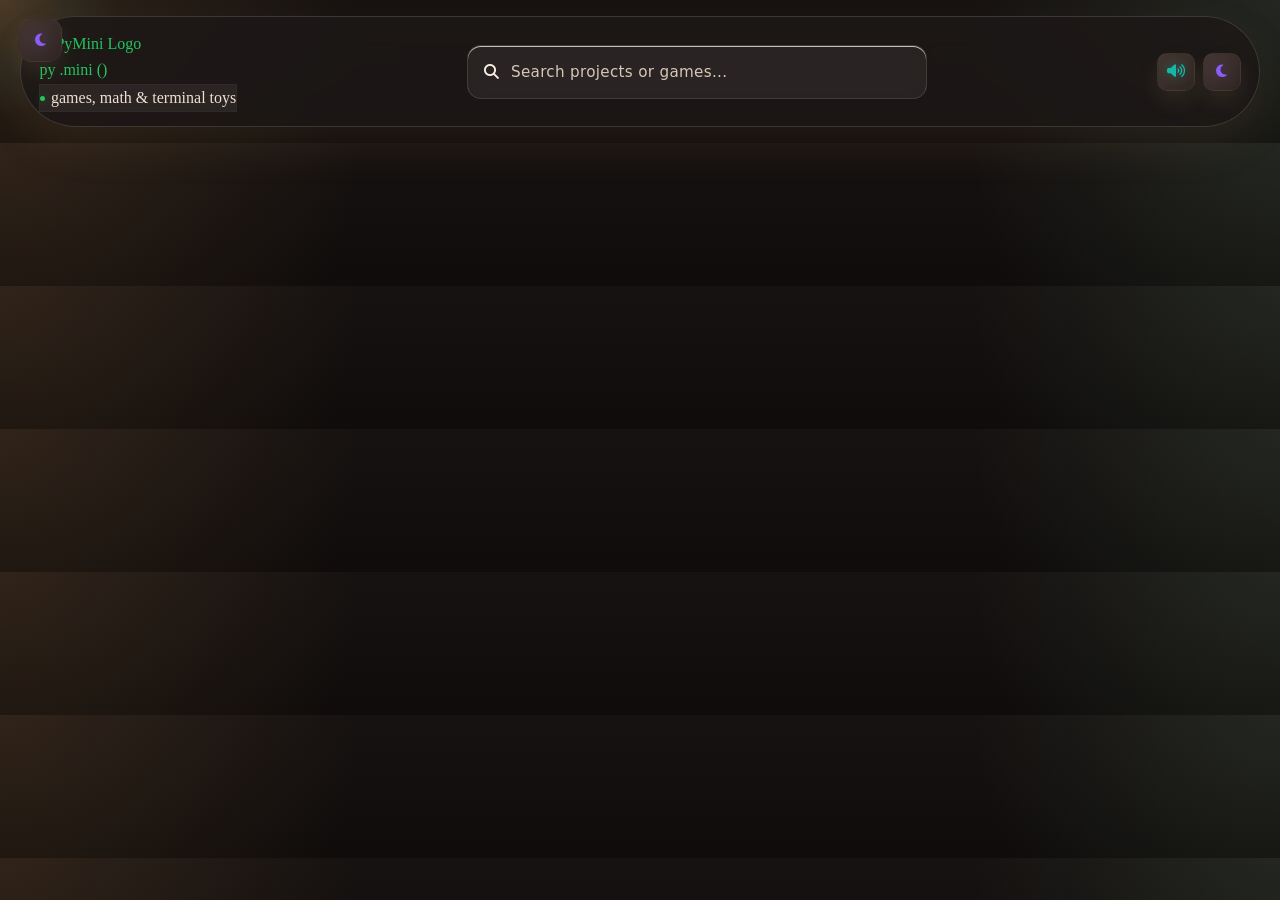
==== web-app/index.html @ ed111df8 "Merge branch 'main' into feature/search-history-ui-redesign" ====
<!doctype html>
<html lang="en" data-theme="dark">

<head>
  <meta charset="utf-8" />
  <meta content="width=device-width, initial-scale=1.0" name="viewport" />
  <meta
    content="Play 18+ beginner-friendly Python mini projects in your browser—games, math tools, and utilities with a modern dark/light UI."
    name="description" />
  <meta content="dark light" name="color-scheme" />
  <meta content="#0c0f1a" id="themeColorMeta" name="theme-color" />
  <meta http-equiv="Content-Security-Policy" content="
    default-src 'self';
    script-src 'self' 'unsafe-inline' 'unsafe-eval' https://cdn.jsdelivr.net https://unpkg.com;
    style-src 'self' 'unsafe-inline' https://fonts.googleapis.com https://cdnjs.cloudflare.com;
    font-src 'self' https://fonts.gstatic.com https://cdnjs.cloudflare.com;
    img-src 'self' data:;
    connect-src 'self' https://pyodide-cdn2.iodide.io;
    base-uri 'self';
    form-action 'self';
  ">
  <meta content="Python Mini Projects — Web Edition" property="og:title" />
  <meta content="Interactive games, math visualizations, and utilities—no install required."
    property="og:description" />
  <meta content="website" property="og:type" />
  <meta content="https://github.com/steam-bell-92/python-mini-project" property="og:url" />
  <meta content="summary" name="twitter:card" />
  <meta content="Python Mini Projects — Web Edition" name="twitter:title" />
  <meta content="Interactive games, math visualizations, and utilities in the browser." name="twitter:description" />
  <title>Python Mini Projects — Interactive Web Edition</title>
  <link href="assets/favicon.svg" rel="icon" type="image/svg+xml" />
  <link href="css/styles.css" rel="stylesheet" />
  <link rel="stylesheet" href="https://cdnjs.cloudflare.com/ajax/libs/font-awesome/6.4.0/css/all.min.css"
    integrity="sha512-iecdLmaskl7CVkqkXNQ/ZH/XLlvWZOJyj7Yy7tcenmpD1ypASozpmT/E0iPtmFIB46ZmdtAc9eNBvH0H/ZpiBw=="
    crossorigin="anonymous" referrerpolicy="no-referrer" />
</head>

<body>
  <!-- Mobile Menu Toggle -->
  <button type="button" class="mobile-menu-toggle" id="mobileMenuToggle" aria-label="Toggle sidebar" aria-expanded="true">
    <i class="fas fa-bars"></i>
  </button>
  
  <!-- Theme Toggle -->
  <button aria-label="Switch theme" class="theme-toggle fixed-theme-toggle" id="fixed-theme-toggle" type="button">
    <i class="fas fa-moon" aria-hidden="true"></i>
  </button>
  
  <!-- Scroll Progress Bar -->
  <div id="scrollProgressContainer" aria-label="Page scroll progress">
    <div id="scrollProgressBar"></div>
  </div>

  <a class="skip-link" href="#main-content">Skip to main content</a>

  <!-- Cursor Glow -->
  <div aria-hidden="true" class="cursor-glow" id="cursorGlow"></div>

  <!-- Navigation -->
  <nav aria-label="Primary" class="navbar" id="mainNavbar">
    <div class="nav-island">
      <div class="navbar-brand">
        <a class="logo-wrap" href="#">
          <img alt="PyMini Logo" class="navbar-logo" src="assets/favicon.svg" / loading="lazy">
          <div class="logo-text">
            <span class="logo-py">py</span>
            <span class="logo-mini">.mini</span>
            <span class="logo-parens">()</span>
          </div>
          <span class="logo-tagline">games, math &amp; terminal toys</span>
        </a>
      </div>
      <div class="search-box">
        <i class="fas fa-search"></i>
        <input aria-label="Search projects" id="navSearchInput" placeholder="Search projects or games..." type="text" />
      </div>
      <div class="nav-controls" id="navControls">
        <button aria-label="Mute sounds" class="sound-toggle" type="button">
          <i class="fas fa-volume-up"></i>
        </button>
        <button aria-label="Switch theme" class="theme-toggle" type="button">
          <i class="fas fa-moon"></i>
        </button>
      </div>
    </div>
  </nav>

  <aside class="sidebar-dock" id="mainSidebar">
    <button class="sidebar-mobile-close" id="sidebarMobileClose" aria-label="Close sidebar" type="button">
      <i class="fas fa-times" aria-hidden="true"></i>
    </button>
    
    <div class="sidebar-search">
      <div class="search-box" style="position: relative">
        <i class="fas fa-search" aria-hidden="true"></i>
        <input aria-label="Search projects" id="searchInput" placeholder="Search projects or tags..." type="text"
          role="combobox" aria-autocomplete="list" aria-controls="resultsList" aria-expanded="false" />
        <div class="search-dropdown" id="searchDropdown" aria-live="polite">
          <div class="dropdown-content" id="searchDropdownContent">
            <div class="search-loader" id="searchLoader" style="display: none">
              <div class="spinner"></div>
            </div>
            <div class="recent-searches-chips" id="recentSearchesDropdownList" role="list"></div>
            </div>
            <div class="results-section" id="resultsSection" style="display: none">
              <div class="dropdown-section-title">Projects</div>
              <div class="dropdown-list" id="resultsList" role="listbox"></div>
            </div>
            <div class="tips-section" id="tipsSection">
              <p><strong>Search tips</strong></p>
              <ul>
                <li>
                  Type a project name — <code>snake</code>, <code>quiz</code>
                </li>
                <li>
                  Filter by tag — <code>game</code>, <code>math</code>,
                  <code>utility</code>
                </li>
              </ul>
            </div>
            <div class="no-results-message" id="noResultsMessage" style="display: none">
              No projects found. Try a different keyword.
            </div>
          </div>
        </div>
      </div>
    </div>
<div class="recent-searches-section" id="recentSearchesSection">
  <div class="dropdown-section-title recent-searches-header" style="display: flex; justify-content: space-between; align-items: center; margin-bottom: 10px;">
    <span class="recent-searches-heading" style="color: #e2e8f0; font-weight: 500;">
      <i class="fas fa-history" aria-hidden="true" style="margin-right: 6px; color: #a78bfa;"></i>
      Search History
    </span>
    <button id="clearRecentBtn" class="recent-clear-all-btn" aria-label="Clear recent searches" style="background: none; border: none; color: #ef4444; font-size: 0.85rem; cursor: pointer; display: flex; align-items: center; gap: 5px;">
      <i class="fas fa-trash-alt"></i> Clear History
    </button>
  </div>
  <div class="recent-searches-chips" id="recentSearchesList" role="list"></div>
</div>
  <!-- SIDEBAR - Fixed Position on Left -->
  <aside class="sidebar" id="mainSidebar">
    <div class="sidebar-menu-wrapper">
      <div class="sidebar-menu-title">Categories</div>
      <nav class="sidebar-menu" role="tablist" aria-label="Filter by category">
        <button aria-selected="true" class="sidebar-tab active" data-category="all" role="tab" tabindex="0">
          <span class="sidebar-icon"><svg data-lucide="layers"></svg></span>
          <span class="sidebar-label">All Projects
            <span id="allProjectsCountBadge">0</span>
          </span>
        </button>
        <button aria-selected="false" class="sidebar-tab" data-category="games" role="tab" tabindex="-1">
          <span class="sidebar-icon"><svg data-lucide="gamepad-2"></svg></span>
          <span class="sidebar-label">
            Games Arcade
            <span id="gamesProjectsCountBadge">0</span>
          </span>
        </button>
        <button aria-selected="false" class="sidebar-tab" data-category="math" role="tab" tabindex="-1">
          <span class="sidebar-icon"><svg data-lucide="sigma"></svg></span>
          <span class="sidebar-label">
            Maths Lab
            <span id="mathProjectsCountBadge">0</span>
          </span>
        </button>
        <button aria-selected="false" class="sidebar-tab" data-category="utilities" role="tab" tabindex="-1">
          <span class="sidebar-icon"><svg data-lucide="wrench"></svg></span>
          <span class="sidebar-label">
            Utilities Lab
            <span id="utilitiesProjectsCountBadge">0</span>
          </span>
        </button>
        <button aria-selected="false" class="sidebar-tab" data-category="favorites" role="tab" tabindex="-1">
          <span class="sidebar-icon"><svg data-lucide="star"></svg></span>
          <span class="sidebar-label">
            My Favorites
            <span id="favoritesCountBadge"></span>
          </span>
        </button>
        <button aria-selected="false" class="sidebar-tab" data-category="playground" role="tab" tabindex="-1">
          <span class="sidebar-icon"><svg data-lucide="terminal"></svg></span>
          <span class="sidebar-label">Playground</span>
        </button>
      </nav>
    </div>

    <div class="sidebar-footer">
      <div class="sidebar-controls">
        <div class="sidebar-main-controls">
          <button aria-label="Mute sound" class="sound-toggle" id="sidebarSoundToggle" type="button">
            <i class="fas fa-volume-up" aria-hidden="true"></i>
          </button>
          <button aria-label="Switch to light mode" class="theme-toggle" id="sidebarThemeToggle" type="button">
            <i class="fas fa-sun" aria-hidden="true"></i>
          </button>
        </div>
        <button aria-label="Toggle Sidebar" class="collapse-sidebar-btn" id="sidebarCollapseBtn" type="button">
          <i class="fas fa-chevron-left"></i>
        </button>
      </div>
    </div>
  </aside>
  
  <div class="sidebar-backdrop" id="sidebarBackdrop"></div>

  <!-- MAIN CONTENT -->
  <main id="main-content" tabindex="-1">
    <!-- Hero Section - COMPACT VERSION -->
    <section class="hero-section compact-hero" aria-label="Welcome">
      <div class="hero-background" aria-hidden="true"></div>
      <div aria-hidden="true" class="hero-orb hero-orb-one"></div>
      <div aria-hidden="true" class="hero-orb hero-orb-two"></div>
      <div aria-hidden="true" class="hero-orb hero-orb-three"></div>

      <div class="hero-shell">
        <div class="hero-logo-header">
          <div class="hero-logo-text">
            <span class="hero-logo-py">py</span><span class="hero-logo-mini">.mini</span><span
              class="hero-logo-parens">()</span>
          </div>
        </div>

        <div class="hero-badge-row">
          <span class="hero-kicker">
            <span class="hero-kicker-dot"></span>
            Python Arcade
          </span>
          <span class="hero-status">
            <span class="hero-status-dot"></span>
            System Status: Nominal
          </span>
        </div>

        <div class="hero-title-wrapper">
          <h1 class="hero-title">
            <span class="hero-title-line">Build tiny Python</span>
            <span class="hero-title-line hero-title-accent">projects &amp; play</span>
          </h1>
        </div>

        <p class="hero-subtitle">
          Jump into browser-ready games, math experiments, and utility labs —
          each one ready in your browser, no install required.
        </p>

        <div class="hero-cta-row">
          <button class="btn-primary-hero" id="exploreBtn">
            <i class="fas fa-rocket" aria-hidden="true"></i>
            Explore Projects
          </button>
          <button class="btn-secondary-hero" id="randomProjectBtn">
            <i class="fas fa-shuffle" aria-hidden="true"></i>
            Surprise Me
          </button>
          <a class="btn-contribution-hero" id="contributionBtn"
            href="https://github.com/steam-bell-92/python-mini-project/blob/main/CONTRIBUTING.md" target="_blank"
            rel="noopener noreferrer">
            <i class="fas fa-code-branch" aria-hidden="true"></i>
            Open Contribution
          </a>
        </div>

        <div class="hero-meta">
          <span><strong id="heroProjectCount">0</strong> total projects</span>
          <span><strong id="heroGameCount">0</strong> games</span>
          <span><strong id="heroMathCount">0</strong> maths</span>
          <span><strong id="heroUtilityCount">0</strong> utilities</span>
        </div>
      </div>
    </section>

    <!-- Sticky Filter Bar -->
    <div class="sticky-filter-bar visible" id="stickyFilterBar" aria-label="Project category filters">
      <div class="sticky-filter-inner">
        <button aria-selected="true" class="sticky-tab active" data-sticky-category="all" role="tab" tabindex="0"
          type="button">All</button>
        <button aria-selected="false" class="sticky-tab" data-sticky-category="games" role="tab" tabindex="-1"
          type="button">Games</button>
        <button aria-selected="false" class="sticky-tab" data-sticky-category="math" role="tab" tabindex="-1"
          type="button">Math</button>
        <button aria-selected="false" class="sticky-tab" data-sticky-category="utilities" role="tab" tabindex="-1"
          type="button">Utilities</button>
        <button aria-selected="false" class="sticky-tab" data-sticky-category="favorites" role="tab" tabindex="-1"
          type="button">Favorites</button>
        <button aria-selected="false" class="sticky-tab" data-sticky-category="playground" role="tab" tabindex="-1"
          type="button">Playground</button>
      </div>
    </div>

    <!-- Stats Dashboard -->
    <section class="stats-dashboard-section">
      <div class="container">
        <div class="section-header">
          <h2 class="section-heading">
            <span class="heading-text">Project Statistics</span>
          </h2>
        </div>
        <div class="stats-dashboard">
          <div class="stats-card" data-filter="all">
            <h3 id="statsTotal">0</h3>
            <p>Total Projects</p>
          </div>
          <div class="stats-card" data-filter="games">
            <h3 id="statsGames">0</h3>
            <p>Games</p>
          </div>
          <div class="stats-card" data-filter="math">
            <h3 id="statsMath">0</h3>
            <p>Math</p>
          </div>
          <div class="stats-card" data-filter="utilities">
            <h3 id="statsUtilities">0</h3>
            <p>Utilities</p>
          </div>
          <div class="stats-card" data-filter="favorites">
            <h3 id="statsFavorites">0</h3>
            <p>Favorites</p>
          </div>
          <div class="stats-card">
            <h3 id="statsViewed">0</h3>
            <p>Recently Viewed</p>
          </div>
        </div>
      </div>
    </section>
    
    <!-- Recently Viewed Section -->
    <section class="projects-section" id="recentlyViewedSection">
      <div class="container">
        <div class="section-header">
          <h2 class="section-heading">Recently Viewed</h2>
        </div>
        <div class="projects-grid" id="recentlyViewedGrid"></div>
      </div>
    </section>

    <!-- Projects Section -->
    <section class="projects-section" id="projectsSection">
      <div class="container">
        <div class="section-header">
          <h2 class="section-heading">
            Projects <span id="projectCountBadge"></span>
          </h2>
          <button class="btn-random-project" id="randomProjectBtnSidebar" type="button">
            <i class="fas fa-shuffle" aria-hidden="true"></i>
            Surprise Me
          </button>
        </div>
        <div class="projects-grid" id="projectsGrid"></div>
        <div id="emptyState" class="empty-state" style="display: none">
          <p>No Projects right now :)</p>
          <p class="empty-state-hint">Try adjusting your search or category filter.</p>
        </div>
      </div>
    </section>

    <!-- Playground Section -->
    <section aria-label="Python Playground" class="playground-section" id="playgroundSection" style="display: none">
      <div class="container">
        <div class="playground-header">
          <div class="playground-title-row">
            <h2 class="playground-title">🐍 Python Playground</h2>
            <div aria-label="Pyodide status" aria-live="polite" class="playground-status" id="playgroundStatus">
              <span class="status-dot" id="statusDot"></span>
              <span id="statusText">Open tab to load Python</span>
            </div>
          </div>
          <p class="playground-subtitle">
            Write and run real Python code in your browser — powered by
            <a href="https://pyodide.org" rel="noopener noreferrer" target="_blank">Pyodide</a>. No install, no backend.
          </p>
          <p class="playground-hint">
            <kbd>Ctrl</kbd>+<kbd>Enter</kbd> runs code &nbsp;·&nbsp;
            <kbd>Tab</kbd> inserts 4 spaces
          </p>
        </div>
        <div class="playground-body">
          <div class="editor-panel">
            <div class="panel-header">
              <span><i aria-hidden="true" class="fas fa-code"></i> Code Editor</span>
              <div class="editor-actions">
                <button class="btn-panel-action" id="loadExample" title="Load a sample snippet" type="button">
                  <i aria-hidden="true" class="fas fa-lightbulb"></i> Example
                </button>
                <button class="btn-panel-action" id="copyEditorCode" title="Copy editor code to clipboard" type="button"
                  aria-label="Copy code to clipboard">
                  <i aria-hidden="true" class="fas fa-copy"></i> Copy
                </button>
                <button class="btn-panel-action" id="clearEditor" title="Clear the editor" type="button">
                  <i aria-hidden="true" class="fas fa-trash-alt"></i> Clear
                </button>
              </div>
            </div>
            <div id="pythonEditor" aria-label="Python code editor" role="textbox" aria-multiline="true"></div>
          </div>

          <div class="console-panel">
            <div class="panel-header">
              <span><i aria-hidden="true" class="fas fa-terminal"></i> Output Console</span>
              <button class="btn-panel-action" id="clearConsole" title="Clear the console" type="button">
                <i aria-hidden="true" class="fas fa-times-circle"></i> Clear
              </button>
            </div>
            <pre aria-label="Console output" aria-live="polite" class="console-output" id="consoleOutput"></pre>
          </div>
        </div>

        <div class="playground-controls">
          <button aria-label="Run Python code" class="btn-run" disabled id="runCode" type="button">
            <i aria-hidden="true" class="fas fa-play"></i> Run Code
          </button>
          <button aria-label="Stop execution" class="btn-stop" disabled id="stopCode" type="button">
            <i aria-hidden="true" class="fas fa-stop"></i> Stop
          </button>
          <select id="draftSelector" class="draft-selector" aria-label="Select draft">
            <option value="">Select Draft</option>
          </select>
          <button id="saveDraft" class="btn-panel-action" type="button">Save Draft</button>
          <button id="loadDraft" class="btn-panel-action" type="button">Load Draft</button>
          <button id="deleteDraft" class="btn-panel-action" type="button">Delete Draft</button>
        </div>
        <div id="draftStatus" class="draft-status">No draft loaded</div>
      </div>
    </section>
  </main>

  <!-- Project Modal -->
  <div aria-hidden="true" aria-labelledby="modalDialogTitle" aria-modal="true" class="modal" id="projectModal"
    role="dialog">
    <div class="modal-content">
      <div class="modal-header">
        <button aria-label="Close project dialog" class="modal-close" id="modalClose" type="button">&times;</button>
      </div>
      <div id="modalBody"></div>
    </div>
  </div>

  <!-- Back to Top -->
  <button aria-label="Back to top" class="back-to-top" id="backToTop" title="Back to top" type="button">
    <i class="fas fa-arrow-up" aria-hidden="true"></i>
  </button>

  <!-- Footer -->
  <footer class="footer">
    <div class="container">
      <div class="footer-content">
        <div class="footer-brand">
          <h2>🎮 Python Mini Projects</h2>
          <p>Learn Python the Fun Way! Interactive games, math visualizations, and utilities built directly in your browser.</p>
          <div class="footer-social-icons">
            <a href="https://github.com/steam-bell-92/python-mini-project" target="_blank" class="github"
              rel="noopener noreferrer" aria-label="GitHub"><i class="fab fa-github"></i></a>
            <a href="https://x.com/AnujKulkarni040" class="twitter" aria-label="X (formerly Twitter)">
              <svg xmlns="http://www.w3.org/2000/svg" width="15" height="15" viewBox="0 0 24 24" fill="currentColor">
                <path d="M18.901 1.153h3.68l-8.04 9.19L24 22.847h-7.406l-5.8-7.584-6.64 7.584H.473l8.6-9.83L0 1.153h7.594l5.243 6.932L18.901 1.153z"/>
              </svg>
            </a>
            <a href="https://www.linkedin.com/in/anujCkulkarni" class="linkedin" aria-label="LinkedIn"><i
                class="fab fa-linkedin"></i></a>
            <a href="https://www.instagram.com/obscura.nuj" class="instagram" aria-label="Instagram"><i
                class="fab fa-instagram"></i></a>
          </div>
        </div>
        <div class="footer-links">
          <h3>Quick Links</h3>
          <ul>
            <li><a href="#main-content" onclick="document.querySelector('[data-category=\'games\']').click()"><svg width="20" height="20" data-lucide="gamepad-2"></svg>Games</a></li>
            <li><a href="#main-content" onclick="document.querySelector('[data-category=\'math\']').click()"><svg width="20" height="20" data-lucide="sigma"></svg>Math</a></li>
            <li><a href="#main-content" onclick="document.querySelector('[data-category=\'utilities\']').click()"><svg width="20" height="20" data-lucide="wrench"></svg>Utilities</a></li>
            <li><a href="#main-content" onclick="document.querySelector('[data-category=\'favorites\']').click()"><svg width="20" height="20" data-lucide="star"></svg>Favorites</a></li>
            <li><a href="#main-content" onclick="document.querySelector('[data-category=\'playground\']').click()"><svg width="20" height="20" data-lucide="terminal"></svg>Playground</a></li>
          </ul>
        </div>
        <div class="footer-links">
          <h3>Resources</h3>
          <ul>
            <li><a href="https://github.com/steam-bell-92/python-mini-project/blob/main/README.md"><i class="fas fa-book"></i> Documentation</a></li>
            <li><a href="https://github.com/steam-bell-92/python-mini-project/blob/a54ac8251fd79a6b7f4e43b54720c7f45225ac7e/CONTRIBUTING.md"><i class="fas fa-code-branch"></i> Contribute</a></li>
            <li><a href="https://github.com/steam-bell-92/python-mini-project/issues/new"><i class="fas fa-bug"></i> Report a Bug</a></li>
            <li><a href="https://github.com/steam-bell-92/python-mini-project/blob/main/README.md"><i class="fas fa-question-circle"></i> FAQ</a></li>
          </ul>
        </div>
        <div class="footer-newsletter">
          <h3>Stay Updated</h3>
          <p>Get notified about new projects and features!</p>
          <form class="newsletter-form" onsubmit="event.preventDefault(); alert('Thanks for subscribing!');">
            <input class="footer-input" type="email" placeholder="Enter your email" required aria-label="Email for newsletter">
            <button type="submit" aria-label="Subscribe"><i class="fas fa-paper-plane"></i></button>
          </form>
        </div>
      </div>
      <div class="footer-bottom">
        <div class="footer-bottom-links">
          <a href="#">Privacy Policy</a>
          <span class="separator">•</span>
          <a href="#">Terms of Service</a>
        </div>
        <p>Made with ❤️ for Python learners everywhere &copy; 2026</p>
      </div>
    </div>
  </footer>

  <!-- Scripts -->
  <script defer src="https://cdn.jsdelivr.net/npm/lucide@latest/dist/umd/lucide.js"></script>
  <script defer src="js/audio.js"></script>
  <script defer src="js/audioManager.js"></script>

  <!-- ALL PROJECT SCRIPTS -->
  <script defer src="js/projects/rock-paper-scissor.js"></script>
  <script defer src="js/projects/dice-rolling.js"></script>
  <script defer src="js/projects/coin-flip.js"></script>
  <script defer src="js/projects/chess.js"></script>
  <script defer src="js/projects/progress-tracker.js"></script>
  <script defer src="js/projects/number-guessing.js"></script>
  <script defer src="js/projects/binary-search.js"></script>
  <script defer src="js/projects/sorting-visualizer.js"></script>
  <script defer src="js/projects/quick-sort.js"></script>
  <script defer src="js/projects/merge-sort.js"></script>
  <script defer src="js/projects/hangman.js"></script>
  <script defer src="js/projects/flames.js"></script>
  <script defer src="js/projects/fibonacci.js"></script>
  <script defer src="js/projects/pascal-triangle.js"></script>
  <script defer src="js/projects/calculator.js?v=2"></script>
  <script defer src="js/projects/collatz.js"></script>
  <script defer src="js/projects/armstrong.js"></script>
  <script defer src="js/projects/prime-analyzer.js"></script>
  <script defer src="js/projects/projectile-motion.js"></script>
  <script defer src="js/projects/progression-recognizer.js"></script>
  <script defer src="js/projects/coordinate-polar-transform.js"></script>
  <script defer src="js/projects/complete-calculus-engine.js"></script>
  <script defer src="js/projects/morse-code.js"></script>
  <script defer src="js/projects/tower-of-hanoi.js"></script>
  <script defer src="js/projects/math-quiz.js"></script>
  <script defer src="js/projects/simon-says.js"></script>
  <script defer src="js/projects/flappy-game.js"></script>
  <script defer src="js/projects/tic-tac-toe.js"></script>
  <script defer src="js/projects/2048-game.js"></script>
  <script defer src="js/projects/dots-boxes.js"></script>
  <script defer src="js/projects/emoji-memory-game.js"></script>
  <script defer src="js/projects/number-converter.js"></script>
  <script defer src="js/projects/password-forge.js"></script>
  <script defer src="js/projects/typing-speed-tester.js"></script>
  <script defer src="js/projects/productive-pet.js"></script>
  <script defer src="js/projects/whack-a-mole.js"></script>
  <script defer src="js/projects/word-scramble.js"></script>
  <script defer src="js/projects/snake.js"></script>
  <script defer src="js/projects/spot-the-difference.js"></script>
  <script defer src="js/projects/sudoku-game.js"></script>
  <script defer src="js/projects/color-palette.js"></script>
  <script defer src="js/projects/resume-analyzer.js"></script>
  <script src="js/projects/caesar-cipher.js"></script>
  <script src="js/projects/matrix-calculator.js"></script>
  <script defer src="js/projects/reverse-hangman.js"></script>
  <script defer src="js/projects/unit-converter.js"></script>
  <script defer src="js/projects/fourier-series.js"></script>
  <script defer src="js/projects/pathfinding-visualizer.js?v=2"></script>
  <script defer src="js/projects/tsp-visualizer.js"></script>
  <script defer src="js/projects/war-card-game.js"></script>
  <script defer src="js/projects/number-sliding-puzzle.js"></script>
  <script defer src="js/projects/budget-tracker.js"></script>
  
  <script defer src="js/projects.js?v=3"></script>
  <script defer src="js/cm-editor.js"></script>
  <script defer src="js/playground.js"></script>
  <script defer type="module" src="js/main.js?v=2"></script>
  <script defer src="js/hero-canvas.js"></script>

  <!-- PROJECT LOADER SCRIPT -->
  <script>
    (function () {
      const projectsGrid = document.getElementById("projectsGrid");
      if (!projectsGrid) return;
      
      const projectsData = [
        // GAMES
        {
          project: "number-sliding-puzzle",
          title: "Number Sliding Puzzle",
          category: "games",
          difficulty: "Intermediate",
          desc: "Arrange tiles in order by sliding them into empty space",
          tags: "game,puzzle,sliding,numbers",
        },
        {
          project: "2048-game",
          title: "2048 Game",
          category: "games",
          desc: "Combine tiles and reach 2048!",
          tags: "game,puzzle,2048",
        },
        {
          project: "rock-paper-scissor",
          title: "Rock Paper Scissor",
          category: "games",
          desc: "Classic hand game against AI",
          tags: "game,rock,paper",
        },
        {
          project: "dice-rolling",
          title: "Dice Rolling",
          category: "games",
          desc: "Roll virtual dice",
          tags: "game,dice",
        },
        {
          project: "coin-flip",
          title: "Coin Flip",
          category: "games",
          desc: "Flip a coin for decisions",
          tags: "game,coin",
        },
        {
          project: "number-guessing",
          title: "Number Guessing",
          category: "games",
          desc: "Guess the secret number",
          tags: "game,numbers",
        },
        {
          project: "hangman",
          title: "Hangman",
          category: "games",
          desc: "Classic word guessing game",
          tags: "game,words",
        },
        {
          project: "word-scramble",
          title: "Word Scramble",
          category: "games",
          desc: "Unscramble letters to find words",
          tags: "game,words",
        },
        {
          project: "tic-tac-toe",
          title: "Tic Tac Toe",
          category: "games",
          desc: "Classic X vs O game",
          tags: "game,strategy",
        },
        {
          project: "snake-game",
          title: "Snake Game",
          category: "games",
          desc: "Classic snake eating game",
          tags: "game,arcade",
        },
        {
          project: "flappy-game",
          title: "Flappy Game",
          category: "games",
          desc: "Flappy bird style game",
          tags: "game,arcade",
        },
        {
          project: "simon-says",
          title: "Simon Says",
          category: "games",
          desc: "Memory pattern game",
          tags: "game,memory",
        },
        {
          project: "whack-a-mole",
          title: "Whack a Mole",
          category: "games",
          desc: "Hit the moles as they pop up",
          tags: "game,arcade",
        },
        {
          project: "dots-boxes",
          title: "Dots and Boxes",
          category: "games",
          desc: "Connect dots to complete boxes",
          tags: "game,strategy",
        },
        {
          project: "emoji-memory-game",
          title: "Emoji Memory",
          category: "games",
          desc: "Match pairs of emojis",
          tags: "game,memory",
        },
        {
          project: "spot-the-difference",
          title: "Spot the Difference",
          category: "games",
          desc: "Find differences between images",
          tags: "game,puzzle",
        },
        {
          project: "flames",
          title: "FLAMES Game",
          category: "games",
          desc: "Friendship relationship calculator",
          tags: "game,relationship",
        },
        {
          project: "sudoku-game",
          title: "Sudoku Solver & Game",
          category: "games",
          desc: "Interactive Sudoku with difficulty levels and visual backtracking solver",
          tags: "game,puzzle,backtracking,solver",
        },
        {
          project: "chess",
          title: "Chess Game",
          category: "games",
          desc: "Play a standard game of Chess locally or against a basic AI!",
          tags: "chess, strategy, board game, 2 player, ai, minimax",
        },
        {
          project: "war-card-game",
          title: "War Card Game",
          category: "games",
          desc: "A classic two-player card game based on comparing rank values",
          tags: "game,cards,multiplayer,war",
        },
        // MATH
        {
          project: "binary-search",
          title: "Binary Search",
          category: "math",
          desc: "Visualize binary search algorithm",
          tags: "math,algorithm",
        },
        {
          project: "sorting-visualizer",
          title: "Sorting Visualizer",
          category: "math",
          desc: "Visualize multi-algorithm sorting (Bubble, Selection, Insertion, Quick)",
          tags: "math,algorithm,sorting",
        },
        {
          project: "quick-sort",
          title: "Quick Sort",
          category: "math",
          desc: "Visualize quick sort algorithm with pivot partitioning",
          tags: "math,algorithm",
        },
        {
          project: "merge-sort",
          title: "Merge Sort",
          category: "math",
          desc: "Visualize merge sort algorithm with divide-and-conquer approach",
          tags: "math,algorithm",
        },
        {
          project: "fibonacci",
          title: "Fibonacci",
          category: "math",
          desc: "Generate Fibonacci sequence",
          tags: "math,numbers",
        },
        {
          project: "pascal-triangle",
          title: "Pascal Triangle",
          category: "math",
          desc: "Generate Pascal's triangle",
          tags: "math,numbers",
        },
        {
          project: "armstrong",
          title: "Armstrong Number",
          category: "math",
          desc: "Check Armstrong numbers",
          tags: "math,numbers",
        },
        {
          project: "collatz",
          title: "Collatz Conjecture",
          category: "math",
          desc: "3n+1 sequence analyzer",
          tags: "math,numbers",
        },
        {
          project: "prime-analyzer",
          title: "Prime Analyzer",
          category: "math",
          desc: "Prime number checker",
          tags: "math,numbers",
        },
        {
          project: "projectile-motion",
          title: "Projectile Motion",
          category: "math",
          desc: "Physics projectile calculator",
          tags: "math,physics",
        },
        {
          project: "progression-recognizer",
          title: "Progression Recognizer",
          category: "math",
          desc: "Recognize sequences",
          tags: "math,sequences",
        },
        {
          project: "matrix-calculator",
          title: "Matrix Calculator",
          category: "math",
          desc: "Add, subtract, multiply, transpose, determinant, rank, inverse",
          tags: "math,matrix,algebra,calculator",
        },
        {
          project: "reverse-hangman",
          title: "Reverse Hangman",
          category: "games",
          desc: "Computer tries to guess your secret word using AI logic",
          tags: "game,hangman,ai,word,guessing",
        },
        {
          project: "coordinate-polar-transform",
          title: "Coordinate Transform",
          category: "math",
          desc: "Convert between coordinate systems",
          tags: "math,coordinates",
        },
        {
          project: "complete-calculus-engine",
          title: "Complete Calculus Engine",
          category: "math",
          desc: "Calculate derivatives",
          tags: "math,calculus",
        },
        {
          project: "tower-of-hanoi",
          title: "Tower of Hanoi",
          category: "utilities",
          desc: "Solve Tower of Hanoi puzzle",
          tags: "utility,puzzle",
        },
        {
          project: "math-quiz",
          title: "Math Quiz",
          category: "math",
          desc: "Test your math skills",
          tags: "math,quiz",
        },
        {
          project: "fourier-series",
          title: "Fourier Series Visualizer",
          category: "math",
          desc: "Explore waveform approximation using harmonics",
          tags: "math,fourier,wave,harmonics",
        },
        // UTILITIES
        {
          project: "pathfinding-visualizer",
          title: "Pathfinding Visualizer",
          category: "utilities",
          desc: "Interactive visualizer for Dijkstra and A* algorithms",
          tags: "utility,algorithm,visualizer,pathfinding"
        },
        {
          project: "budget-tracker",
          title: "Budget Tracker",
          category: "utilities",
          desc: "Track income and expenses, view categories, and persist data locally",
          tags: "utility,finance,tracker,money"
        },
        {
          project: "morse-code",
          title: "Morse Code",
          category: "utilities",
          desc: "Convert text to Morse code",
          tags: "utility,converter",
        },
        {
          project: "number-converter",
          title: "Number Converter",
          category: "utilities",
          desc: "Convert between number systems",
          tags: "utility,converter",
        },
        {
          project: "password-forge",
          title: "Password Forge",
          category: "utilities",
          desc: "Generate strong passwords",
          tags: "utility,security",
        },
        {
          project: "typing-speed-tester",
          title: "Typing Speed Tester",
          category: "utilities",
          desc: "Test your typing speed",
          tags: "utility,typing",
        },
        {
          project: "productive-pet",
          title: "Productive Pet",
          category: "utilities",
          desc: "Virtual productivity pet",
          tags: "utility,pet",
        },
        {
          project: "color-palette",
          title: "Color Palette",
          category: "utilities",
          desc: "Generate color palettes",
          tags: "utility,design",
        },
        {
          project: "resume-analyzer",
          title: "Resume Analyzer",
          category: "utilities",
          desc: "Analyze and improve resumes",
          tags: "utility,career",
        },
        {
          project: "calculator",
          title: "Scientific Graphing Calculator",
          category: "math",
          desc: "A scientific graphing calculator",
          tags: "math,calculator",
        },
        {
          project: "progress-tracker",
          title: "Progress Tracker",
          category: "utilities",
          desc: "Track your learning progress",
          tags: "utility,tracker",
        },
        {
          project: "caesar-cipher",
          title: "Caesar Cipher",
          category: "utilities",
          desc: "Encrypt and decrypt messages with a shift cipher",
          tags: "utility,cipher,encryption,decryption",
        },
        {
          project: "unit-converter",
          title: "Unit Converter",
          category: "utilities",
          desc: "Converts values between different units",
          tags: "utility,tool",
        },
        {
          project: "tsp-visualizer",
          title: "TSP Visualizer",
          category: "utilities",
          desc: "Visualize the Traveling Salesperson Problem",
          tags: "utility,algorithm,visualizer,tsp",
        },
      ];

      projectsGrid.innerHTML = "";
      let favorites = JSON.parse(localStorage.getItem("favorites") || "[]");

      projectsData.forEach((proj) => {
        const card = document.createElement("div");
        card.className = "project-card";
        card.setAttribute("data-category", proj.category);
        card.setAttribute("data-project", proj.project);
        card.setAttribute("data-tags", proj.tags);

        const isFavorite = favorites.includes(proj.project);
        const starClass = isFavorite ? "fas fa-star" : "far fa-star";

        card.innerHTML = `
          ${proj.difficulty ? `
            <div class="difficulty-badge ${proj.difficulty.toLowerCase()}">
              ${proj.difficulty}
            </div>
          ` : ''}
          <img class="card-banner"
               src="assets/banners/${proj.project}.webp?v=2"
               alt="${proj.title}"
               loading="lazy">
          <div class="card-actions">
            <button class="btn-play" data-project="${proj.project}">Try It</button>
            <button class="btn-favorite" data-project="${proj.project}">
              <i class="${starClass}"></i>
            </button>
          </div>
          <h3>${proj.title}</h3>
          <p>${proj.desc}</p>
        `;

        projectsGrid.appendChild(card);
      });

      // Update counts
      const total = projectsData.length;
      function animateCounter(id, value) {
        let start = 0;
        const element = document.getElementById(id);
        if (!element) return;
        const timer = setInterval(() => {
          start++;
          element.textContent = start;
          if (start >= value) clearInterval(timer);
        }, 25);
      }
      
      const games = projectsData.filter((p) => p.category === "games").length;
      const math = projectsData.filter((p) => p.category === "math").length;
      const utils = projectsData.filter((p) => p.category === "utilities").length;

      document.getElementById("heroProjectCount").textContent = total;
      document.getElementById("heroGameCount").textContent = games;
      document.getElementById("heroMathCount").textContent = math;
      document.getElementById("heroUtilityCount").textContent = utils;
      document.getElementById("projectCountBadge").textContent = total + " projects";
      
      animateCounter("statsTotal", total);
      animateCounter("statsGames", games);
      animateCounter("statsMath", math);
      animateCounter("statsUtilities", utils);
      
      document.getElementById("statsFavorites").textContent = favorites.length;
      const viewed = JSON.parse(localStorage.getItem("recentlyViewed") || "[]");
      animateCounter("statsViewed", viewed.length);

      console.log(`✅ Loaded ${total} projects: ${games} games, ${math} math, ${utils} utilities`);

      // Wire up buttons
      setTimeout(() => {
        document.querySelectorAll(".btn-play").forEach((btn) => {
          btn.addEventListener("click", (e) => {
            e.stopPropagation();
            const projectName = btn.getAttribute("data-project");
            if (projectName && window.openProjectSafe) {
              window.openProjectSafe(projectName, btn);
            }
          });
        });

        document.querySelectorAll(".btn-favorite").forEach((btn) => {
          btn.addEventListener("click", function(e) {
            e.stopPropagation();
            const projectName = this.getAttribute("data-project");
            if (!projectName) return;
            
            const icon = this.querySelector("i");
            let favs = JSON.parse(localStorage.getItem("favorites") || "[]");
            const index = favs.indexOf(projectName);

            if (index === -1) {
              favs.push(projectName);
              icon.className = "fas fa-star";
            } else {
              favs.splice(index, 1);
              icon.className = "far fa-star";
            }

            localStorage.setItem("favorites", JSON.stringify(favs));
            if (typeof updateFavoritesCountBadge === "function") {
              updateFavoritesCountBadge();
            }
          });
        });

        document.querySelectorAll(".project-card").forEach((card) => {
          card.addEventListener("click", (e) => {
            if (e.target.closest(".btn-play") || e.target.closest(".btn-favorite")) return;
            const projectName = card.getAttribute("data-project");
            if (projectName && window.openProjectSafe) {
              window.openProjectSafe(projectName, card);
            }
          });
        });
      }, 100);
    })();
  </script>

  <!-- THEME TOGGLE -->
  <script>
    (function () {
      const html = document.documentElement;
      const themeColorMeta = document.getElementById("themeColorMeta");
      const themeToggles = document.querySelectorAll(".theme-toggle");

      function updateAllToggles(theme) {
        themeToggles.forEach((toggle) => {
          const icon = toggle.querySelector("i");
          if (icon) {
            if (theme === "dark") {
              icon.className = "fas fa-moon";
              toggle.setAttribute("aria-label", "Switch to light mode");
            } else {
              icon.className = "fas fa-sun";
              toggle.setAttribute("aria-label", "Switch to dark mode");
            }
          }
        });
      }

      function applyTheme(theme) {
        html.setAttribute("data-theme", theme);
        localStorage.setItem("theme", theme);
        if (themeColorMeta) {
          themeColorMeta.setAttribute("content", theme === "light" ? "#f4f6f9" : "#0c0f1a");
        }
        updateAllToggles(theme);
      }

      const savedTheme = localStorage.getItem("theme");
      applyTheme(savedTheme === "light" || savedTheme === "dark" ? savedTheme : "dark");

      themeToggles.forEach((toggle) => {
        toggle.addEventListener("click", function (e) {
          e.preventDefault();
          const current = html.getAttribute("data-theme");
          applyTheme(current === "light" ? "dark" : "light");
        });
      });
    })();
  </script>

  <script>
    if (typeof window.toPascalCase !== 'function') {
      window.toPascalCase = function (str) {
        return str.split('-').map(word => word.charAt(0).toUpperCase() + word.slice(1)).join('');
      };
    }

    setTimeout(function () {
      const modal = document.getElementById('projectModal');
      if (modal) modal.removeAttribute('tabindex');
    }, 100);
  </script>

  <!-- Info Modal Popup -->
  <div id="infoModalOverlay" class="info-modal-overlay">
    <div class="info-modal-content">
      <button class="info-modal-close" id="infoModalClose">&times;</button>
      <h3 id="infoModalTitle">How to Play</h3>
      <ul id="infoModalList"></ul>
      <button class="info-modal-btn" id="infoModalGotIt">Got it</button>
    </div>
  </div>

  <!-- Confirm Modal -->
  <div id="confirmModalOverlay" class="confirm-modal-overlay" aria-hidden="true">
    <div class="confirm-modal-content" role="dialog" aria-modal="true" aria-labelledby="confirmModalTitle">
      <h3 id="confirmModalTitle">Confirm</h3>
      <p id="confirmModalMessage"></p>
      <div class="confirm-modal-actions">
        <button id="confirmCancelBtn" class="btn btn-secondary">Cancel</button>
        <button id="confirmOkBtn" class="btn btn-primary">Confirm</button>
      </div>
    </div>
  </div>

</body>

</html>
---- web-app/css/styles.css ----
/* ═══════════════════════════════════════════════════════════════
   PYTHON PROJECTS GALLERY — PREMIUM DESIGN SYSTEM
   Typography: Inter (UI) + JetBrains Mono (Tech)
   Palette: Deep slates, soft glows, glassmorphism
   Motion: transform/opacity only, cubic-bezier(0.16,1,0.3,1)
   ═══════════════════════════════════════════════════════════════ */

@import url("https://fonts.googleapis.com/css2?family=Space+Grotesk:wght@300;400;500;600;700&family=JetBrains+Mono:wght@400;500;600;700&display=swap");

/* ── Design Tokens ──────────────────────────────────────────── */
:root {
  --font-sans: "Space Grotesk", system-ui, -apple-system, sans-serif;
  --font-mono: "JetBrains Mono", "SF Mono", "Fira Code", monospace;

  --accent: #22c55e;
  --accent-soft: rgba(34, 197, 94, 0.12);
  --accent-glow: rgba(34, 197, 94, 0.25);
  --danger: #ef4444;
  --warning: #f59e0b;
  --success: #10b981;

  --bg: #0c0f1a;
  --bg-elevated: rgba(18, 22, 36, 0.85);
  --bg-glass: rgba(255, 255, 255, 0.04);
  --surface: rgba(18, 22, 36, 0.92);
  --surface-hover: rgba(30, 35, 52, 0.95);
  --border: rgba(255, 255, 255, 0.06);
  --border-accent: rgba(34, 197, 94, 0.2);
  --text: #f0f2f5;
  --text-secondary: #8892a4;
  --text-tertiary: #4a5368;
  --shadow-sm: 0 1px 3px rgba(0, 0, 0, 0.3);
  --shadow-md: 0 4px 20px rgba(0, 0, 0, 0.4);
  --shadow-lg: 0 8px 40px rgba(0, 0, 0, 0.5);
  --shadow-glow: 0 0 30px var(--accent-glow);

  --ease-out-expo: cubic-bezier(0.16, 1, 0.3, 1);
  --duration-fast: 200ms;
  --duration-base: 300ms;
  --duration-slow: 500ms;

  --nav-height: 72px;
}

[data-theme="light"] {
  --bg: #f4f6f9;
  --bg-elevated: rgba(255, 255, 255, 0.85);
  --bg-glass: rgba(0, 0, 0, 0.02);
  --surface: rgba(255, 255, 255, 0.92);
  --surface-hover: #ffffff;
  --border: rgba(0, 0, 0, 0.06);
  --border-accent: rgba(34, 197, 94, 0.25);
  --text: #0f172a;
  --text-secondary: #64748b;
  --text-tertiary: #94a3b8;
  --shadow-sm: 0 1px 3px rgba(0, 0, 0, 0.06);
  --shadow-md: 0 4px 20px rgba(0, 0, 0, 0.08);
  --shadow-lg: 0 8px 40px rgba(0, 0, 0, 0.1);
  --shadow-glow: 0 0 30px rgba(34, 197, 94, 0.15);
}

/* ── Reset & Base ──────────────────────────────────────────── */
*,
*::before,
*::after {
  margin: 0;
  padding: 0;
  box-sizing: border-box;
}

html {
  scroll-behavior: smooth;
  -webkit-font-smoothing: antialiased;
  -moz-osx-font-smoothing: grayscale;
}

body {
  font-family: var(--font-sans);
  background: var(--bg);
  color: var(--text);
  line-height: 1.6;
  transition:
    background var(--duration-base) ease,
    color var(--duration-base) ease;
  overflow-x: hidden;
}

::selection {
  background: var(--accent);
  color: #fff;
}

.container {
  max-width: 1280px;
  margin: 0 auto;
  padding: 0 24px;
}

a {
  color: var(--accent);
  text-decoration: none;
}

button {
  font-family: inherit;
  cursor: pointer;
  border: none;
  background: none;
  color: inherit;
}

img {
  max-width: 100%;
  display: block;
}

/* ── Scrollbar ─────────────────────────────────────────────── */
::-webkit-scrollbar {
  width: 6px;
}

::-webkit-scrollbar-track {
  background: transparent;
}

::-webkit-scrollbar-thumb {
  background: var(--text-tertiary);
  border-radius: 3px;
}

::-webkit-scrollbar-thumb:hover {
  background: var(--text-secondary);
}

/* ── Visually Hidden ───────────────────────────────────────── */
.visually-hidden {
  position: absolute;
  width: 1px;
  height: 1px;
  padding: 0;
  margin: -1px;
  overflow: hidden;
  clip: rect(0, 0, 0, 0);
  border: 0;
}

.skip-link {
  position: absolute;
  top: -100px;
  left: 50%;
  transform: translateX(-50%);
  background: var(--accent);
  color: #fff;
  padding: 12px 24px;
  border-radius: 8px;
  font-weight: 600;
  z-index: 5000;
  transition: top var(--duration-fast) ease;
}

.skip-link:focus {
  top: 16px;
}

/* ── Cursor Glow ───────────────────────────────────────────── */
.cursor-glow {
  position: fixed;
  width: 320px;
  height: 320px;
  border-radius: 50%;
  pointer-events: none;
  z-index: 0;
  background: radial-gradient(circle, var(--accent-glow) 0%, transparent 70%);
  transform: translate3d(-50%, -50%, 0);
  opacity: 0;
  transition: opacity 0.4s ease;
  will-change: transform;
}

[data-theme="light"] .cursor-glow {
  opacity: 0 !important;
}


main>.hero-section:has(.hero-code-snippets) {
  display: none;
}

.hero-controls {
  display: none !important;
}

.legacy-home-hero {
  display: none !important;
}

/* ═══════════════════════════════════════════════════════════════
   NAVIGATION — Floating Glass Dock
   ═══════════════════════════════════════════════════════════════ */
/* ── Primary Left Sidebar Dock ────────────────────────────── */
.sidebar-dock {
  position: fixed;
  top: 16px;
  left: 16px;
  bottom: 16px;
  width: 280px;
  background: var(--bg-glass);
  backdrop-filter: blur(24px) saturate(1.4);
  -webkit-backdrop-filter: blur(24px) saturate(1.4);
  border: 1px solid var(--border);
  border-radius: 24px;
  padding: 24px;
  display: flex;
  flex-direction: column;
  gap: 28px;
  box-shadow: var(--shadow-lg);
  z-index: 1000;
  transition:
    transform var(--duration-slow) var(--ease-out-expo),
    opacity var(--duration-slow) var(--ease-out-expo),
    left var(--duration-slow) var(--ease-out-expo);
  transform: translateX(-120%);
  opacity: 0;
  pointer-events: none;
}

body.sidebar-active .sidebar-dock {
  transform: translateX(0);
  opacity: 1;
  pointer-events: auto;
}

[data-theme="light"] .sidebar-dock {
  background: rgba(255, 255, 255, 0.7);
  border-color: rgba(0, 0, 0, 0.06);
}

.sidebar-brand {
  display: flex;
  flex-direction: column;
  gap: 4px;
}

.sidebar-search {
  width: 100%;
}

.sidebar-search .search-box {
  width: 100%;
  max-width: none;
}

.sidebar-search .search-dropdown {
  width: 280px;
  left: calc(100% + 12px);
  top: 0;
}

.sidebar-menu-wrapper {
  display: flex;
  flex-direction: column;
  gap: 12px;
  flex: 1;
  overflow-y: auto;
  scrollbar-width: none;
  /* Hide scrollbar for clean vertical list */
}

.sidebar-menu-wrapper::-webkit-scrollbar {
  display: none;
}

.sidebar-menu-title {
  font-family: var(--font-mono);
  font-size: 0.72rem;
  font-weight: 600;
  letter-spacing: 0.08em;
  text-transform: uppercase;
  color: var(--text-tertiary);
  padding-left: 6px;
}

.sidebar-menu {
  display: flex;
  flex-direction: column;
  gap: 6px;
  padding: 2px 6px;
  /* Horizontal safe gutter prevents box-shadow clipping and boundary overlap */
}

/* Sidebar menu tab colors */
.sidebar-tab[data-category="all"] {
  --tab-color: var(--accent);
  --tab-color-glow: rgba(16, 185, 129, 0.25);
  --tab-color-soft: rgba(16, 185, 129, 0.08);
  --tab-color-soft-hover: rgba(16, 185, 129, 0.03);
}

.sidebar-tab[data-category="games"] {
  --tab-color: #ec4899;
  /* Neon Pink */
  --tab-color-glow: rgba(236, 72, 153, 0.25);
  --tab-color-soft: rgba(236, 72, 153, 0.08);
  --tab-color-soft-hover: rgba(236, 72, 153, 0.03);
}

.sidebar-tab[data-category="math"] {
  --tab-color: #6366f1;
  /* Cosmic Indigo/Blue */
  --tab-color-glow: rgba(99, 102, 241, 0.25);
  --tab-color-soft: rgba(99, 102, 241, 0.08);
  --tab-color-soft-hover: rgba(99, 102, 241, 0.03);
}

.sidebar-tab[data-category="utilities"] {
  --tab-color: #10b981;
  /* Mint Green */
  --tab-color-glow: rgba(16, 185, 129, 0.25);
  --tab-color-soft: rgba(16, 185, 129, 0.08);
  --tab-color-soft-hover: rgba(16, 185, 129, 0.03);
}

.sidebar-tab[data-category="favorites"] {
  --tab-color: #f59e0b;
  /* Amber Gold */
  --tab-color-glow: rgba(245, 158, 11, 0.25);
  --tab-color-soft: rgba(245, 158, 11, 0.08);
  --tab-color-soft-hover: rgba(245, 158, 11, 0.03);
}

.sidebar-tab[data-category="playground"] {
  --tab-color: #a78bfa;
  /* Electric Purple */
  --tab-color-glow: rgba(167, 139, 250, 0.25);
  --tab-color-soft: rgba(167, 139, 250, 0.08);
  --tab-color-soft-hover: rgba(167, 139, 250, 0.03);
}

.sidebar-menu .sidebar-tab {
  display: flex;
  align-items: center;
  width: 100%;
  text-align: left;
  gap: 12px;
  padding: 10px 14px;
  border-radius: 12px;
  font-family: var(--font-sans);
  font-size: 0.88rem;
  font-weight: 500;
  color: var(--text-secondary);
  background: transparent;
  border: 1px solid transparent;
  transition: all var(--duration-fast) ease;
  cursor: pointer;
  position: relative;
  /* Added relative context for active line */
}

/* Active sidebar category glow line */
.sidebar-menu .sidebar-tab::before {
  content: "";
  position: absolute;
  left: 4px;
  top: 20%;
  height: 60%;
  width: 3px;
  background: var(--tab-color);
  border-radius: 99px;
  opacity: 0;
  transform: scaleY(0);
  transition:
    transform var(--duration-base) var(--ease-out-expo),
    opacity var(--duration-base) ease;
}

.sidebar-menu .sidebar-tab.active::before {
  opacity: 1;
  transform: scaleY(1);
}

.sidebar-menu .sidebar-tab:hover {
  color: var(--text);
  background: var(--tab-color-soft-hover);
  border-color: rgba(255, 255, 255, 0.03);
  padding-left: 16px;
  /* Stable horizontal content shift */
}

[data-theme="light"] .sidebar-menu .sidebar-tab:hover {
  background: rgba(0, 0, 0, 0.015);
  border-color: rgba(0, 0, 0, 0.02);
}

.sidebar-menu .sidebar-tab.active {
  color: var(--text);
  background: var(--tab-color-soft);
  border-color: var(--tab-color-glow);
  box-shadow: 0 0 16px var(--tab-color-glow);
  padding-left: 18px;
  /* Stable horizontal active content shift */
}

/* Sidebar Search Box Focus Glow */
.sidebar-search .search-box input:focus {
  border-color: var(--accent) !important;
  box-shadow: 0 0 16px rgba(16, 185, 129, 0.15) !important;
  background: rgba(255, 255, 255, 0.04) !important;
}

.sidebar-controls button {
  position: relative;
  transition: all var(--duration-fast) ease-in;
}

.sidebar-controls button i {
  transition: transform var(--duration-fast) cubic-bezier(0.34, 1.56, 0.64, 1);
}

.sidebar-controls button:hover i {
  transform: scale(1.18) rotate(8deg);
}

.sidebar-menu .sidebar-tab .sidebar-icon {
  display: flex;
  align-items: center;
  justify-content: center;
  width: 20px;
  height: 20px;
  color: var(--text-tertiary);
  transition: all var(--duration-fast) ease-in;
}

.sidebar-menu .sidebar-tab:hover .sidebar-icon,
.sidebar-menu .sidebar-tab.active .sidebar-icon {
  color: var(--tab-color);
}

.sidebar-menu .sidebar-tab.active .sidebar-icon {
  transform: scale(1.15);
}

.sidebar-footer {
  display: flex;
  align-items: center;
  justify-content: space-between;
  padding-top: 16px;
  border-top: 1px solid var(--border);
}

.sidebar-main-controls {
  display: flex;
  justify-content: center;
  align-items: center;
  gap: 20px;
}

.sidebar-controls {
  display: flex;
  align-items: center;
  gap: 8px;
  width: 100%;
  justify-content: space-around;
}

.sidebar-controls .sound-toggle,
.sidebar-controls .theme-toggle {
  flex: 1;
  height: 40px;
  border-radius: 12px;
  background: var(--bg-glass);
  border: 1px solid var(--border);
  color: var(--text-secondary);
  display: flex;
  align-items: center;
  justify-content: center;
  cursor: pointer;
  transition: all var(--duration-fast) ease;
}

.sidebar-controls .sound-toggle:hover,
.sidebar-controls .theme-toggle:hover {
  background: var(--accent-soft);
  color: var(--accent);
  border-color: var(--border-accent);
}

.logo-tagline::before {
  content: "";
  width: 5px;
  height: 5px;
  border-radius: 50%;
  background: var(--accent);
  box-shadow: 0 0 8px var(--accent-glow);
}

@media (min-width: 900px) {
  .logo-tagline {
    display: inline-flex;
  }
}

/* ── Search ────────────────────────────────────────────────── */
/* Glowing Sound and Theme Toggle Icons */
.sound-toggle i {
  color: #14b8a6;
  /* Neon Teal */
  filter: drop-shadow(0 0 6px rgba(20, 184, 166, 0.45));
  transition: all var(--duration-fast) ease-in;
}

.sound-toggle.muted i,
.sound-toggle i.fa-volume-mute {
  color: #ef4444 !important;
  /* Muted Red */
  filter: drop-shadow(0 0 6px rgba(239, 68, 68, 0.5)) !important;
}

.theme-toggle i.fa-moon {
  color: #8b5cf6;
  /* Cosmic Purple */
  filter: drop-shadow(0 0 8px rgba(139, 92, 246, 0.55));
}

.theme-toggle i.fa-sun {
  color: #f59e0b;
  /* Golden Sun */
  filter: drop-shadow(0 0 8px rgba(245, 158, 11, 0.55));
}

.search-box {
  flex: 1;
  max-width: 400px;
  height: 48px;
  display: flex;
  align-items: center;
  gap: 12px;
  padding: 0 16px;
  border-radius: 14px;
  border: 2px solid var(--border);
  background: linear-gradient(135deg, rgba(34, 197, 94, 0.05), rgba(255, 255, 255, 0.02));
  backdrop-filter: blur(8px);
  transition:
    border-color var(--duration-base) var(--ease-out-expo),
    background var(--duration-base) var(--ease-out-expo),
    box-shadow var(--duration-base) var(--ease-out-expo),
    transform var(--duration-fast) ease;
  position: relative;
  overflow: hidden;
}

.search-box::before {
  content: '';
  position: absolute;
  inset: 0;
  background: radial-gradient(circle at var(--mouse-x, 50%) var(--mouse-y, 50%), rgba(34, 197, 94, 0.1), transparent);
  opacity: 0;
  transition: opacity var(--duration-fast) ease;
  pointer-events: none;
}

.search-box:hover {
  border-color: var(--accent);
  background: linear-gradient(135deg, rgba(34, 197, 94, 0.12), rgba(34, 197, 94, 0.04));
  transform: translateY(-2px);
  box-shadow: 0 8px 24px rgba(34, 197, 94, 0.15);
}

.search-box i {
  color: var(--text-secondary);
  font-size: 0.95rem;
  flex-shrink: 0;
  transition: all var(--duration-fast) ease;
}

.search-box input {
  flex: 1;
  background: transparent;
  border: none;
  outline: none;
  color: var(--text);
  font-size: 0.95rem;
  font-family: var(--font-sans);
  font-weight: 500;
  min-width: 0;
  letter-spacing: 0.3px;
  transition: color var(--duration-fast) ease;
}

.search-box input::placeholder {
  color: var(--text-tertiary);
  font-weight: 400;
}

.search-box:focus-within {
  border-color: var(--accent);
  background: linear-gradient(135deg, rgba(34, 197, 94, 0.2), rgba(34, 197, 94, 0.08));
  box-shadow:
    0 12px 32px rgba(34, 197, 94, 0.25),
    inset 0 1px 3px rgba(34, 197, 94, 0.1);
  transform: translateY(-2px);
}

.search-box:focus-within::before {
  opacity: 1;
}

.search-box:focus-within i {
  color: var(--accent);
  transform: scale(1.1);
}

.search-box:focus-within input {
  color: var(--text);
}

.hero-search-note {
  margin: 0.85rem 0 0;
  font-family: var(--font-mono);
  font-size: 0.76rem;
  color: var(--text-tertiary);
  letter-spacing: 0.02em;
}

.hero-search-note kbd {
  display: inline-block;
  padding: 0.1rem 0.35rem;
  border-radius: 6px;
  border: 1px solid var(--border);
  background: var(--surface-elevated);
  color: var(--text);
  font-size: 0.72rem;
  line-height: 1;
}

/* ── Nav Controls ──────────────────────────────────────────── */
.nav-controls {
  display: flex;
  align-items: center;
  gap: 8px;
  flex-shrink: 0;
}

.sound-toggle,
.theme-toggle {
  width: 38px;
  height: 38px;
  border-radius: 10px;
  border: 1px solid var(--border);
  background: var(--bg-glass);
  color: var(--text-secondary);
  font-size: 0.9rem;
  display: flex;
  align-items: center;
  justify-content: center;
  transition: all var(--duration-fast) ease-in;
}

.fixed-theme-toggle {
  position: fixed;
  top: 18px;
  left: 18px;
  z-index: 1101;
  width: 44px;
  height: 44px;
  border-radius: 14px;
  box-shadow: var(--shadow-sm);
  backdrop-filter: blur(18px);
  -webkit-backdrop-filter: blur(18px);
}

.fixed-theme-toggle:hover {
  background: var(--accent-soft);
  color: var(--accent);
  border-color: var(--border-accent);
  transform: translateY(-1px);
}

@media (max-width: 900px) {
  .fixed-theme-toggle {
    top: 14px;
    left: 14px;
    width: 42px;
    height: 42px;
  }
}

.sound-toggle:hover,
.theme-toggle:hover {
  background: var(--accent-soft);
  color: var(--accent);
  border-color: var(--border-accent);
  transform: translateY(-1px);
}

.mobile-menu-toggle {
  display: none;
  width: 38px;
  height: 38px;
  border-radius: 10px;
  border: 1px solid var(--border);
  background: var(--bg-glass);
  color: var(--text);
  font-size: 0.9rem;
  align-items: center;
  justify-content: center;
  flex-shrink: 0;
}

/* ═══════════════════════════════════════════════════════════════
   HERO SECTION — Cinematic
   ═══════════════════════════════════════════════════════════════ */
.hero-section {
  position: relative;
  min-height: 100vh;
  display: flex;
  align-items: center;
  justify-content: center;
  padding: calc(var(--nav-height) + 12px) 24px 60px;
  overflow: hidden;
}

#boardCanvas
{
  position: absolute;
  inset: 0;
  width: 100%;
  height: 100%;
  z-index: 0;
  pointer-events: none;
  opacity: 0.5;
}

.hero-background {
  position: absolute;
  inset: 0;
  z-index: 0;
  overflow: hidden;
  pointer-events: none;
}

.hero-background::before {
  content: "";
  position: absolute;
  inset: 0;
  background-image:
    linear-gradient(to right, var(--border) 1px, transparent 1px),
    linear-gradient(to bottom, var(--border) 1px, transparent 1px);
  background-size: 48px 48px;
  opacity: 0.3;
  mask-image: radial-gradient(ellipse at center, black 30%, transparent 70%);
  -webkit-mask-image: radial-gradient(ellipse at center,
      black 30%,
      transparent 70%);
}

.hero-background::after {
  content: "";
  position: absolute;
  top: 0;
  left: 50%;
  transform: translateX(-50%);
  width: 800px;
  height: 600px;
  background: radial-gradient(circle, var(--accent-soft) 0%, transparent 60%);
  opacity: 0.6;
  pointer-events: none;
}

.hero-orb {
  position: absolute;
  border-radius: 50%;
  filter: blur(80px);
  opacity: 0.3;
  pointer-events: none;
  z-index: 0;
}

.hero-orb-one {
  width: 400px;
  height: 400px;
  left: -100px;
  top: 10%;
  background: radial-gradient(circle, rgba(34, 197, 94, 0.3), transparent 70%);
  animation: orbFloat 20s ease-in-out infinite;
}

.hero-orb-two {
  width: 500px;
  height: 500px;
  right: -150px;
  top: 20%;
  background: radial-gradient(circle, rgba(99, 102, 241, 0.2), transparent 70%);
  animation: orbFloat 25s ease-in-out infinite reverse;
}

.hero-orb-three {
  width: 300px;
  height: 300px;
  left: 40%;
  bottom: -50px;
  background: radial-gradient(circle, rgba(34, 197, 94, 0.15), transparent 70%);
  animation: orbFloat 18s ease-in-out infinite 5s;
}

@keyframes orbFloat {

  0%,
  100% {
    transform: translate(0, 0) scale(1);
  }

  33% {
    transform: translate(30px, -40px) scale(1.05);
  }

  66% {
    transform: translate(-20px, 20px) scale(0.95);
  }
}

/* ── Hero Content ──────────────────────────────────────────── */
.hero-shell {
  position: relative;
  z-index: 2;
  display: flex;
  flex-direction: column;
  align-items: center;
  text-align: center;
  max-width: 800px;
  width: 100%;
}

.hero-badge-row {
  display: flex;
  align-items: center;
  gap: 12px;
  margin-bottom: 32px;
  flex-wrap: wrap;
  justify-content: center;
}

/* ── Hero Big Logo & Brand Title ────────────────────────────── */
.hero-logo-header {
  display: flex;
  align-items: center;
  justify-content: center;
  gap: clamp(12px, 3vw, 20px);
  margin-bottom: 24px;
  animation: fadeInUp var(--duration-slow) var(--ease-out-expo) both;
  width: 100%;
  max-width: 100%;
}

.hero-logo-text {
  font-family: var(--font-sans);
  font-size: clamp(2.4rem, 6vw, 4.2rem);
  font-weight: 800;
  letter-spacing: -0.04em;
  display: flex;
  align-items: center;
  justify-content: center;
  line-height: normal;
  flex-wrap: wrap;
  text-align: center;
  max-width: 100%;
  padding-inline: 12px;
}

.hero-logo-py {
  color: var(--text-secondary);
  font-weight: 500;
}

.hero-logo-mini {
  color: var(--text);
  background: linear-gradient(135deg, var(--text), var(--text-secondary));
  -webkit-background-clip: text;
  background-clip: text;
}

.hero-logo-parens {
  background: linear-gradient(135deg, var(--accent), #06b6d4);
  -webkit-background-clip: text;
  -webkit-text-fill-color: transparent;
  background-clip: text;
  font-weight: 800;
}

[data-theme="light"] .hero-logo-py {
  color: rgba(0, 0, 0, 0.45);
}

[data-theme="light"] .hero-logo-mini {
  color: #000;
}

.hidden {
  display: none !important;
}

/* ── AI Resume Analyzer ────────────────────────────────────── */
.resume-analyzer-shell {
  max-width: 960px;
  margin: 0 auto;
  padding: 0.25rem 0 0.75rem;
}

.resume-analyzer-hero {
  display: flex;
  align-items: flex-start;
  justify-content: space-between;
  gap: 1rem;
  margin-bottom: 1rem;
}

.resume-analyzer-copy h2 {
  margin: 0.35rem 0 0.45rem;
  font-size: clamp(1.8rem, 4vw, 2.6rem);
  letter-spacing: -0.04em;
}

.resume-analyzer-copy p {
  margin: 0;
  color: var(--text-secondary);
  line-height: 1.6;
}

.resume-analyzer-badge,
.resume-analyzer-pill {
  display: inline-flex;
  align-items: center;
  gap: 0.5rem;
  padding: 0.55rem 0.9rem;
  border-radius: 999px;
  border: 1px solid var(--border);
  background: var(--bg-glass);
  color: var(--text-secondary);
  font-family: var(--font-mono);
  font-size: 0.72rem;
  letter-spacing: 0.08em;
  text-transform: uppercase;
}

.resume-analyzer-pill {
  white-space: nowrap;
}

.resume-analyzer-grid {
  display: grid;
  gap: 1rem;
}

.resume-panel {
  background: var(--bg-elevated);
  border: 1px solid var(--border);
  border-radius: 22px;
  padding: 1.1rem;
  box-shadow: var(--shadow-sm);
}

.resume-upload-box {
  display: grid;
  place-items: center;
  gap: 0.75rem;
  padding: 1.25rem;
  border-radius: 18px;
  border: 1.5px dashed var(--accent);
  background: linear-gradient(180deg,
      rgba(34, 197, 94, 0.06),
      rgba(6, 182, 212, 0.04));
  text-align: center;
}

.resume-upload-icon {
  font-size: 2.4rem;
  color: var(--accent);
}

.resume-file-btn {
  display: inline-flex;
  align-items: center;
  gap: 0.5rem;
  padding: 0.8rem 1.15rem;
  border-radius: 12px;
  background: var(--accent);
  color: #fff;
  font-weight: 700;
  cursor: pointer;
  transition:
    transform var(--duration-fast) var(--ease-out-expo),
    box-shadow var(--duration-fast) ease;
}

.resume-file-btn:hover {
  transform: translateY(-1px);
  box-shadow: 0 0 0 4px var(--accent-soft);
}

.resume-upload-box p {
  margin: 0;
  color: var(--text-secondary);
}

.resume-analyze-btn {
  width: 100%;
  margin-top: 1rem;
  padding: 0.95rem 1rem;
  border: none;
  border-radius: 14px;
  background: linear-gradient(135deg, var(--accent), #06b6d4);
  color: #fff;
  font-family: var(--font-sans);
  font-weight: 700;
  cursor: pointer;
  box-shadow: 0 14px 30px rgba(34, 197, 94, 0.18);
  transition:
    transform var(--duration-fast) var(--ease-out-expo),
    box-shadow var(--duration-fast) ease;
}

.resume-analyze-btn:hover {
  transform: translateY(-2px);
  box-shadow: 0 18px 34px rgba(34, 197, 94, 0.24);
}

.resume-score-panel h3,
.resume-mini-card h3 {
  margin: 0 0 0.9rem;
  font-size: 1.05rem;
}

.resume-score-panel {
  display: grid;
  place-items: center;
  text-align: center;
}

.resume-progress-circle {
  width: 136px;
  height: 136px;
  border-radius: 50%;
  border: 10px solid var(--accent);
  display: grid;
  place-items: center;
  margin: 0.2rem auto 1rem;
  background: radial-gradient(circle at 30% 30%,
      rgba(255, 255, 255, 0.08),
      transparent 55%);
}

.resume-progress-circle span {
  font-size: 2rem;
  font-weight: 800;
}

.resume-extra-info {
  color: var(--text-secondary);
  font-size: 0.92rem;
}

.resume-bottom-panel {
  display: grid;
  grid-template-columns: repeat(2, minmax(0, 1fr));
  gap: 1rem;
}

.resume-mini-card {
  background: var(--bg-glass);
  border: 1px solid var(--border);
  border-radius: 18px;
  padding: 1rem;
}

.resume-keyword-item {
  margin-bottom: 0.95rem;
}

.resume-keyword-item span {
  display: inline-block;
  margin-bottom: 0.45rem;
  color: var(--text);
  font-weight: 600;
}

.resume-bar {
  height: 10px;
  border-radius: 999px;
  overflow: hidden;
  background: var(--bg-elevated);
}

.resume-bar>div {
  height: 100%;
  border-radius: inherit;
  background: linear-gradient(90deg, var(--accent), #06b6d4);
}

.resume-suggestion {
  display: flex;
  gap: 0.7rem;
  align-items: flex-start;
  margin-top: 0.85rem;
  color: var(--text-secondary);
}

.resume-suggestion i {
  color: var(--accent);
  margin-top: 0.2rem;
}

@media (max-width: 720px) {
  .resume-analyzer-hero {
    flex-direction: column;
  }

  .resume-analyzer-pill {
    white-space: normal;
  }

  .resume-bottom-panel {
    grid-template-columns: 1fr;
  }

  .resume-panel {
    padding: 1rem;
  }
}

/* ── Hero Badge Row (Glassified Kicker & Status Button) ──────── */
.hero-kicker,
.hero-status {
  display: inline-flex;
  align-items: center;
  gap: 8px;
  padding: 8px 16px;
  border-radius: 999px;
  font-family: var(--font-mono);
  font-size: 0.72rem;
  font-weight: 600;
  text-transform: uppercase;
  letter-spacing: 0.08em;
  color: var(--text-secondary);
  background: rgba(255, 255, 255, 0.05);
  backdrop-filter: blur(12px) saturate(1.4);
  -webkit-backdrop-filter: blur(12px) saturate(1.4);
  border: 1px solid rgba(255, 255, 255, 0.12);
  box-shadow: 0 4px 15px rgba(0, 0, 0, 0.15);
  transition:
    transform var(--duration-fast) var(--ease-out-expo),
    background var(--duration-fast) ease,
    border-color var(--duration-fast) ease,
    box-shadow var(--duration-fast) ease;
  position: relative;
  overflow: hidden;
  cursor: pointer;
  text-decoration: none;
}

[data-theme="light"] .hero-kicker,
[data-theme="light"] .hero-status {
  background: rgba(0, 0, 0, 0.04);
  border-color: rgba(0, 0, 0, 0.08);
  color: var(--text);
}

.hero-kicker::before,
.hero-status::before {
  content: "";
  position: absolute;
  top: 0;
  left: -100%;
  width: 100%;
  height: 100%;
  background: linear-gradient(90deg,
      transparent,
      rgba(255, 255, 255, 0.18),
      transparent);
  transition: none;
}

.hero-kicker:hover,
.hero-status:hover {
  transform: translateY(-2px);
  background: rgba(255, 255, 255, 0.15);
  border-color: var(--accent);
  box-shadow: 0 6px 20px var(--accent-glow);
}

[data-theme="light"] .hero-kicker:hover,
[data-theme="light"] .hero-status:hover {
  background: rgba(0, 0, 0, 0.07);
  border-color: var(--accent);
}

.hero-kicker:hover::before,
.hero-status:hover::before {
  left: 100%;
  transition: left 0.75s ease-in-out;
}

/* Dots Inside Hero Badges */
.hero-kicker-dot {
  width: 6px;
  height: 6px;
  border-radius: 50%;
  background: var(--accent);
  box-shadow: 0 0 8px var(--accent-glow);
  animation: pulseKicker 2s ease-in-out infinite;
}

@keyframes pulseKicker {

  0%,
  100% {
    opacity: 1;
    transform: scale(1.1);
  }

  50% {
    opacity: 0.4;
    transform: scale(0.85);
  }
}

.hero-status-dot {
  width: 6px;
  height: 6px;
  border-radius: 50%;
  background: #ef4444;
  /* Blinking Red Dot */
  box-shadow:
    0 0 10px rgba(239, 68, 68, 0.8),
    0 0 20px rgba(239, 68, 68, 0.4);
  animation: blinkRed 1.2s ease-in-out infinite;
}

@keyframes blinkRed {

  0%,
  100% {
    opacity: 1;
    transform: scale(1.1);
    box-shadow:
      0 0 10px rgba(239, 68, 68, 0.8),
      0 0 20px rgba(239, 68, 68, 0.4);
  }

  50% {
    opacity: 0.35;
    transform: scale(0.85);
    box-shadow: 0 0 4px rgba(239, 68, 68, 0.2);
  }
}

.hero-title-wrapper {
  margin-bottom: 20px;
}

.hero-title {
  font-family: var(--font-sans);
  font-size: clamp(3rem, 8vw, 5.5rem);
  font-weight: 800;
  line-height: 1.05;
  letter-spacing: -0.04em;
  color: var(--text);
}

.hero-title-line {
  display: block;
}

.hero-title-accent {
  background: linear-gradient(135deg, var(--accent), #06b6d4);
  -webkit-background-clip: text;
  -webkit-text-fill-color: transparent;
  background-clip: text;
}

.hero-subtitle {
  font-size: clamp(1rem, 2vw, 1.15rem);
  color: var(--text-secondary);
  max-width: 560px;
  margin: 0 auto 28px;
  line-height: 1.7;
}

.hero-cta-row {
  display: flex;
  align-items: center;
  gap: 12px;
  flex-wrap: wrap;
  justify-content: center;
  margin-bottom: 32px;
}

.btn-primary-hero,
.btn-contribution-hero {
  display: inline-flex;
  align-items: center;
  gap: 8px;
  padding: 14px 28px;
  border-radius: 12px;
  font-family: var(--font-sans);
  font-size: 0.95rem;
  font-weight: 600;
  color: #fff;
  background: rgba(255, 255, 255, 0.05);
  backdrop-filter: blur(12px) saturate(1.4);
  -webkit-backdrop-filter: blur(12px) saturate(1.4);
  border: 1px solid rgba(255, 255, 255, 0.12);
  box-shadow: 0 4px 20px rgba(0, 0, 0, 0.2);
  transition:
    transform var(--duration-fast) var(--ease-out-expo),
    background var(--duration-fast) ease,
    border-color var(--duration-fast) ease,
    box-shadow var(--duration-fast) ease;
  position: relative;
  overflow: hidden;
  text-decoration: none;
}

[data-theme="light"] .btn-primary-hero,
[data-theme="light"] .btn-contribution-hero {
  background: rgba(0, 0, 0, 0.04);
  border-color: rgba(0, 0, 0, 0.08);
  color: var(--text);
}

.btn-primary-hero::before,
.btn-contribution-hero::before {
  content: "";
  position: absolute;
  top: 0;
  left: -100%;
  width: 100%;
  height: 100%;
  background: linear-gradient(90deg,
      transparent,
      rgba(255, 255, 255, 0.18),
      transparent);
  transition: none;
}

.btn-primary-hero:hover,
.btn-contribution-hero:hover {
  transform: translateY(-2px);
  background: rgba(255, 255, 255, 0.15);
  border-color: var(--accent);
  box-shadow: 0 8px 30px var(--accent-glow);
}

[data-theme="light"] .btn-primary-hero:hover,
[data-theme="light"] .btn-contribution-hero:hover {
  background: rgba(0, 0, 0, 0.07);
  border-color: var(--accent);
}

.btn-primary-hero:hover::before,
.btn-contribution-hero:hover::before {
  left: 100%;
  transition: left 0.75s ease-in-out;
}

.btn-primary-hero:active,
.btn-contribution-hero:active {
  transform: translateY(0);
}

.btn-secondary-hero {
  display: inline-flex;
  align-items: center;
  gap: 8px;
  padding: 14px 24px;
  border-radius: 12px;
  font-family: var(--font-sans);
  font-size: 0.95rem;
  font-weight: 600;
  color: var(--text);
  background: var(--bg-glass);
  border: 1px solid var(--border);
  transition: all var(--duration-fast) ease;
}

.btn-secondary-hero:hover {
  background: var(--bg-elevated);
  border-color: var(--text-tertiary);
  transform: translateY(-2px);
}

/* ── Hero Meta ─────────────────────────────────────────────── */
.hero-meta {
  display: flex;
  gap: 24px;
  flex-wrap: wrap;
  justify-content: center;
  font-family: var(--font-mono);
  font-size: 0.78rem;
  color: var(--text-secondary);
}

.hero-meta span {
  display: inline-flex;
  align-items: center;
  gap: 8px;
}

.hero-meta strong {
  color: var(--text);
  font-weight: 600;
}

.hero-meta span::before {
  content: "";
  width: 4px;
  height: 4px;
  border-radius: 50%;
  background: var(--accent);
  opacity: 0.6;
}


/* ═══════════════════════════════════════════════════════════════
   FILTER SIDEBAR
   ═══════════════════════════════════════════════════════════════ */
.filter-sidebar {
  display: flex;
  align-items: center;
  gap: 4px;
  padding: 6px;
  background: var(--surface);
  border: 1px solid var(--border);
  border-radius: 14px;
  margin: 0 auto 48px;
  max-width: 100%;
  overflow-x: auto;
  scrollbar-width: none;
  -ms-overflow-style: none;
}

.filter-sidebar::-webkit-scrollbar {
  display: none;
}

.sidebar-header,
.sidebar-divider,
.sidebar-random-btn,
.sidebar-badge {
  display: none;
}

.sidebar-tab {
  display: inline-flex;
  align-items: center;
  gap: 6px;
  padding: 8px 14px;
  border-radius: 10px;
  font-family: var(--font-sans);
  font-size: 0.8rem;
  font-weight: 500;
  color: var(--text-secondary);
  background: transparent;
  border: 1px solid transparent;
  white-space: nowrap;
  transition: all var(--duration-fast) ease;
  cursor: pointer;
}

.sidebar-tab:hover {
  color: var(--text);
  background: var(--tab-color-soft-hover);
  border-color: rgba(255, 255, 255, 0.03);
}

[data-theme="light"] .sidebar-tab:hover {
  background: rgba(0, 0, 0, 0.015);
  border-color: rgba(0, 0, 0, 0.02);
}

.sidebar-tab.active {
  color: var(--text);
  background: var(--tab-color-soft);
  border-color: var(--tab-color-glow);
  box-shadow: 0 0 12px var(--tab-color-glow);
}

.sidebar-icon {
  display: flex;
  align-items: center;
  justify-content: center;
  width: 18px;
  height: 18px;
  flex-shrink: 0;
  color: var(--text-tertiary);
  transition: all var(--duration-fast) ease;
}

.sidebar-tab:hover .sidebar-icon,
.sidebar-tab.active .sidebar-icon {
  color: var(--tab-color);
}

.sidebar-icon svg {
  width: 16px;
  height: 16px;
  stroke-width: 2;
}

.sidebar-label {
  flex-shrink: 0;
}

/* ═══════════════════════════════════════════════════════════════
   PROJECTS SECTION — Bento Grid
   ═══════════════════════════════════════════════════════════════ */
.projects-section {
  padding: 40px 0 80px;
  position: relative;
  z-index: 1;
}

.section-header {
  display: flex;
  align-items: center;
  justify-content: space-between;
  margin-bottom: 40px;
  gap: 16px;
  flex-wrap: wrap;
}

.section-heading {
  font-family: var(--font-sans);
  font-size: clamp(1.5rem, 3vw, 2rem);
  font-weight: 700;
  letter-spacing: -0.03em;
}

.section-heading span {
  color: var(--text-secondary);
  font-weight: 400;
}

.btn-random-project {
  display: inline-flex;
  align-items: center;
  gap: 8px;
  padding: 10px 20px;
  border-radius: 10px;
  font-family: var(--font-sans);
  font-size: 0.85rem;
  font-weight: 600;
  color: var(--text);
  background: var(--bg-glass);
  border: 1px solid var(--border);
  transition: all var(--duration-fast) ease;
  white-space: nowrap;
}

.btn-random-project:hover {
  background: var(--accent-soft);
  border-color: var(--border-accent);
  color: var(--accent);
  transform: translateY(-1px);
}

.btn-random-project.shuffle i {
  animation: spin 0.4s ease;
}

@keyframes spin {
  to {
    transform: rotate(360deg);
  }
}

/* ── Bento Grid ────────────────────────────────────────────── */
.projects-grid {
  display: grid;
  grid-template-columns: repeat(3, 1fr);
  gap: 16px;
}

/* ── Desktop Sidebar-Aware Project Layout ───────────────────── */
@media (min-width: 768px) {
  .projects-section {
    max-width: none !important;
    width: 100% !important;
    margin: 0 !important;
    padding-right: 24px !important;
  }

  .projects-section>.container {
    max-width: none !important;
    width: 100% !important;
    margin: 0 !important;
  }

  body.sidebar-active:not(.sidebar-collapsed) .projects-section {
    padding-left: 296px !important;
  }

  body.sidebar-collapsed .projects-section {
    padding-left: 128px !important;
  }

  body.sidebar-active:not(.sidebar-collapsed) .recently-viewed-section {
    padding-left: 296px !important;
  }

  body.sidebar-collapsed .recently-viewed-section {
    padding-left: 128px !important;
  }

  body.sidebar-active:not(.sidebar-collapsed) .recently-opened-section {
    padding-left: 296px !important;
  }

  body.sidebar-collapsed .recently-opened-section {
    padding-left: 128px !important;
  }

  body.sidebar-active:not(.sidebar-collapsed) .hero-section,
  body.sidebar-active:not(.sidebar-collapsed) .playground-section {
    padding-left: 296px !important;
  }

  body.sidebar-collapsed .hero-section,
  body.sidebar-collapsed .playground-section {
    padding-left: 128px !important;
  }

  body.sidebar-collapsed .projects-grid {
    grid-template-columns: repeat(4, minmax(0, 1fr)) !important;
    gap: 20px;
  }

  body:not(.sidebar-collapsed) .projects-grid {
    gap: 24px;
  }
}

/* Project Card */
.project-card {
  position: relative;
  display: flex;
  flex-direction: column;
  padding: 24px;
  border-radius: 20px;
  background: var(--surface);
  border: 1px solid var(--border);
  cursor: pointer;
  transition:
    transform 360ms var(--ease-out-expo),
    border-color var(--duration-fast) ease,
    box-shadow 360ms ease,
    background var(--duration-fast) ease;
  overflow: hidden;
  -webkit-user-select: none;
  user-select: none;
}

.project-card:hover {
  transform: translateY(-4px);
  border-color: var(--border-accent);
  box-shadow: 0 12px 40px rgba(0, 0, 0, 0.3);
  background: var(--surface-hover);
}

[data-theme="light"] .project-card:hover {
  box-shadow: 0 12px 40px rgba(0, 0, 0, 0.08);
}

.project-card:active {
  transform: translateY(-1px);
}

/* ── Card Banner ──────────────────────────────────────────── */
.card-banner {
  width: calc(100% + 48px);
  max-width: none;
  margin: -24px -24px 16px;
  height: 160px;
  object-fit: cover;
  display: block;
  border-radius: 20px 20px 0 0;
  flex-shrink: 0;
  transition:
    transform 0.4s var(--ease-out-expo),
    filter 0.4s ease;
  will-change: transform;
  background: var(--bg-glass);
}

.project-card:hover .card-banner {
  transform: scale(1.03);
  filter: brightness(1.08) saturate(1.05);
}

.project-card .card-banner+.card-category {
  margin-top: 0;
}

/* Gradient overlay on banner for depth */
.card-banner-wrap {
  position: relative;
  width: calc(100% + 48px);
  margin: -24px -24px 0;
  overflow: hidden;
  flex-shrink: 0;
}

.card-banner-wrap .card-banner {
  width: 100%;
  margin: 0;
  height: 160px;
  border-radius: 0;
}

.card-banner-wrap::after {
  content: "";
  position: absolute;
  inset: 0;
  background: linear-gradient(to bottom, transparent 50%, var(--surface) 100%);
  pointer-events: none;
}

/* Banner-less cards get a subtle gradient header */
.card-gradient-head {
  width: calc(100% + 48px);
  margin: -24px -24px 16px;
  height: 80px;
  border-radius: 20px 20px 0 0;
  flex-shrink: 0;
  background: linear-gradient(135deg, var(--accent-soft), transparent 60%);
  opacity: 0.5;
}

/* Card glow border that tracks cursor */
.project-card::before {
  content: "";
  position: absolute;
  inset: -1px;
  border-radius: 20px;
  background: radial-gradient(400px circle at var(--mouse-x, 50%) var(--mouse-y, 50%),
      var(--accent-glow),
      transparent 40%);
  opacity: 0;
  transition: opacity 0.3s ease;
  pointer-events: none;
  z-index: 0;
}

.project-card:hover::before {
  opacity: 1;
}

.project-card>* {
  position: relative;
  z-index: 1;
}

/* Card Layout */
.card-category {
  display: inline-flex;
  align-items: center;
  gap: 4px;
  width: fit-content;
  padding: 4px 10px;
  border-radius: 6px;
  font-family: var(--font-mono);
  font-size: 0.65rem;
  font-weight: 600;
  text-transform: uppercase;
  letter-spacing: 0.06em;
  color: var(--accent);
  background: var(--accent-soft);
  border: 1px solid var(--border-accent);
  margin-bottom: 12px;
}

.card-banner+.card-category,
.card-banner-wrap+.card-category {
  margin-top: 0;
}

.card-category .cat-icon {
  width: 12px;
  height: 12px;
}

.card-actions {
  display: flex;
  align-items: center;
  gap: 6px;
  margin-bottom: 12px;
  flex-wrap: wrap;
}

.btn-play {
  display: inline-flex;
  align-items: center;
  gap: 6px;
  padding: 6px 14px;
  border-radius: 8px;
  font-family: var(--font-sans);
  font-size: 0.78rem;
  font-weight: 600;
  color: var(--text);
  background: var(--bg-glass);
  border: 1px solid var(--border);
  transition: all var(--duration-fast) ease;
}

.btn-play:hover {
  background: var(--accent-soft);
  border-color: var(--border-accent);
  color: var(--accent);
  transform: scale(1.02);
}

.btn-favorite,
.btn-share {
  width: 30px;
  height: 30px;
  display: flex;
  align-items: center;
  justify-content: center;
  border-radius: 8px;
  font-size: 0.8rem;
  color: var(--text-tertiary);
  background: transparent;
  border: 1px solid transparent;
  transition: all var(--duration-fast) ease;
  flex-shrink: 0;
}

.btn-favorite:hover,
.btn-share:hover {
  background: var(--bg-glass);
  border-color: var(--border);
  color: var(--text-secondary);
  transform: scale(1.1);
}

.btn-favorite.active {
  color: var(--warning);
}

.btn-share svg {
  width: 13px;
  height: 13px;
}

.project-card h3 {
  font-family: var(--font-sans);
  font-size: 1.05rem;
  font-weight: 700;
  letter-spacing: -0.02em;
  margin-bottom: 6px;
  line-height: 1.3;
}

.project-card p {
  font-size: 0.85rem;
  color: var(--text-secondary);
  line-height: 1.5;
  margin-bottom: 0;
  flex: 1;
}

.card-metrics {
  display: flex;
  align-items: center;
  gap: 16px;
  margin-top: 16px;
  padding-top: 16px;
  border-top: 1px solid var(--border);
  font-family: var(--font-mono);
  font-size: 0.7rem;
  color: var(--text-tertiary);
}

.card-metrics span {
  display: inline-flex;
  align-items: center;
  gap: 4px;
}

.project-card-badge {
  display: none;
}

.project-card-meta {
  display: none;
}

/* ── Bento Grid Sizing ─────────────────────────────────────── */
.project-card[data-category="games"] {
  grid-column: span 1;
}

.project-card[data-category="math"] {
  grid-column: span 1;
}

.project-card[data-category="utilities"] {
  grid-column: span 1;
}

/* ── Search Dropdown ───────────────────────────────────────── */
.search-dropdown {
  position: absolute;
  top: calc(100% + 8px);
  left: 0;
  right: 0;
  background: var(--surface);
  border: 1px solid var(--border);
  border-radius: 14px;
  box-shadow: var(--shadow-lg);
  z-index: 100;
  display: none;
  overflow: hidden;
  backdrop-filter: blur(20px);
}

.search-dropdown.active {
  display: block;
  animation: dropdownIn 0.2s var(--ease-out-expo);
}

@keyframes dropdownIn {
  from {
    opacity: 0;
    transform: translateY(-8px);
  }

  to {
    opacity: 1;
    transform: translateY(0);
  }
}

.dropdown-content {
  max-height: 360px;
  overflow-y: auto;
}

.dropdown-section {
  padding: 8px 0;
}

.dropdown-section-title {
  padding: 8px 16px;
  font-size: 0.7rem;
  font-weight: 700;
  text-transform: uppercase;
  letter-spacing: 0.06em;
  color: var(--text-tertiary);
}

.dropdown-list {
  display: flex;
  flex-direction: column;
}

.dropdown-item {
  display: flex;
  align-items: center;
  gap: 10px;
  padding: 10px 16px;
  cursor: pointer;
  transition: background var(--duration-fast) ease;
  color: var(--text-secondary);
}

.dropdown-item:hover,
.dropdown-item.selected {
  background: var(--accent-soft);
  color: var(--text);
}

.dropdown-item-icon {
  width: 24px;
  height: 24px;
  border-radius: 6px;
  overflow: hidden;
  flex-shrink: 0;
}

.dropdown-item-icon img {
  width: 100%;
  height: 100%;
  object-fit: cover;
}

.dropdown-item-text {
  flex: 1;
  font-size: 0.85rem;
  font-weight: 500;
}

.dropdown-item-tag {
  font-family: var(--font-mono);
  font-size: 0.65rem;
  font-weight: 600;
  text-transform: uppercase;
  letter-spacing: 0.04em;
  color: var(--accent);
  background: var(--accent-soft);
  padding: 2px 8px;
  border-radius: 4px;
}

.recent-searches-section,
.tips-section,
.no-results-message {
  padding: 16px;
}

.recent-searches-header {
  display: flex;
  align-items: center;
  justify-content: space-between;
  gap: 8px;
  padding: 0 0 8px;
  margin: 0;
}

.recent-searches-heading {
  display: inline-flex;
  align-items: center;
  gap: 8px;
  font-size: 0.7rem;
  font-weight: 700;
  text-transform: uppercase;
  letter-spacing: 0.06em;
  color: var(--text-tertiary);
}

.recent-searches-heading i {
  color: var(--accent);
  font-size: 0.78rem;
  opacity: 0.9;
  transition: transform var(--duration-fast) ease, opacity var(--duration-fast) ease;
}

.recent-searches-section:hover .recent-searches-heading i {
  transform: rotate(-12deg);
  opacity: 1;
}

.recent-searches-chips {
  display: flex;
  flex-wrap: wrap;
  gap: 8px;
  padding: 0;
}

.recent-search-chip {
  display: inline-flex;
  align-items: center;
  max-width: 100%;
  padding: 2px 4px 2px 12px;
  border-radius: 999px;
  background: var(--bg-glass);
  backdrop-filter: blur(12px) saturate(1.35);
  -webkit-backdrop-filter: blur(12px) saturate(1.35);
  border: 1px solid rgba(255, 255, 255, 0.1);
  box-shadow: 0 2px 10px rgba(0, 0, 0, 0.1);
  transition:
    transform var(--duration-fast) var(--ease-out-expo),
    box-shadow var(--duration-fast) ease,
    border-color var(--duration-fast) ease,
    background var(--duration-fast) ease;
  animation: recentChipIn 0.28s var(--ease-out-expo) both;
}

[data-theme="light"] .recent-search-chip {
  border-color: rgba(0, 0, 0, 0.08);
  box-shadow: 0 2px 10px rgba(15, 23, 42, 0.06);
}

.recent-search-chip:hover {
  transform: translateY(-2px);
  border-color: rgba(99, 102, 241, 0.35);
  background: var(--surface-hover);
  box-shadow: 0 6px 18px rgba(99, 102, 241, 0.18);
}

.recent-search-chip-label {
  display: inline-flex;
  align-items: center;
  border: none;
  background: transparent;
  color: var(--text-secondary);
  font-size: 0.82rem;
  font-weight: 500;
  cursor: pointer;
  padding: 6px 4px 6px 0;
  max-width: 160px;
  overflow: hidden;
  text-overflow: ellipsis;
  white-space: nowrap;
  transition: color var(--duration-fast) ease;
}

.recent-search-chip-label span {
  overflow: hidden;
  text-overflow: ellipsis;
  white-space: nowrap;
}

.recent-search-chip-label:hover,
.recent-search-chip:hover .recent-search-chip-label {
  color: var(--accent);
}

.recent-search-chip-remove {
  display: inline-flex;
  align-items: center;
  justify-content: center;
  flex-shrink: 0;
  width: 24px;
  height: 24px;
  margin-right: 2px;
  border: none;
  border-radius: 50%;
  background: transparent;
  color: var(--text-tertiary);
  cursor: pointer;
  font-size: 0.65rem;
  opacity: 0.55;
  transition:
    opacity var(--duration-fast) ease,
    background var(--duration-fast) ease,
    color var(--duration-fast) ease,
    transform var(--duration-fast) ease;
}

.recent-search-chip:hover .recent-search-chip-remove,
.recent-search-chip-remove:focus-visible {
  opacity: 1;
}

.recent-search-chip-remove:hover {
  background: rgba(239, 68, 68, 0.15);
  color: #ef4444;
  transform: scale(1.08);
}

.recent-searches-empty {
  width: 100%;
  margin: 4px 0 0;
  padding: 14px 12px;
  border-radius: 12px;
  font-size: 0.84rem;
  line-height: 1.45;
  color: var(--text-tertiary);
  text-align: center;
  background: var(--bg-glass);
  backdrop-filter: blur(10px) saturate(1.2);
  -webkit-backdrop-filter: blur(10px) saturate(1.2);
  border: 1px dashed rgba(255, 255, 255, 0.1);
  animation: recentChipIn 0.3s var(--ease-out-expo) both;
}

[data-theme="light"] .recent-searches-empty {
  border-color: rgba(0, 0, 0, 0.08);
}

@keyframes recentChipIn {
  from {
    opacity: 0;
    transform: translateY(6px) scale(0.96);
  }

  to {
    opacity: 1;
    transform: translateY(0) scale(1);
  }
}

.dropdown-recent-item {
  display: flex;
  align-items: center;
  justify-content: space-between;
  padding: 8px 16px;
}

.dropdown-recent-text {
  display: flex;
  align-items: center;
  gap: 10px;
  flex: 1;
  cursor: pointer;
  color: var(--text-secondary);
  font-size: 0.85rem;
}

.dropdown-recent-text:hover {
  color: var(--text);
}

.dropdown-recent-remove {
  background: none;
  border: none;
  color: var(--text-tertiary);
  cursor: pointer;
  padding: 4px;
  font-size: 0.8rem;
  opacity: 0;
  transition: opacity var(--duration-fast) ease;
}

.dropdown-recent-item:hover .dropdown-recent-remove {
  opacity: 1;
}


.recent-clear-all-btn {
  background: none;
  border: none;
  color: var(--accent);
  cursor: pointer;
  font-size: 0.85rem;
  padding: 0 6px;
  margin-left: 12px;
  display: inline-flex;
  align-items: center;
  gap: 8px;
  transition: color var(--duration-fast) ease, text-shadow var(--duration-fast) ease;
}

.recent-clear-all-btn:hover {
  color: var(--accent-glow);
  text-shadow: 0 0 8px var(--accent-glow);
}

.dropdown-clear-all {
  padding: 12px 16px;
  border-top: 1px solid var(--border);
  justify-content: center;
}

.dropdown-clear-all-btn {
  background: none;
  border: none;
  color: var(--text-secondary);
  cursor: pointer;
  font-size: 0.8rem;
  padding: 0;
  display: flex;
  align-items: center;
  gap: 6px;
  transition: color var(--duration-fast) ease;
}

.dropdown-clear-all-btn:hover {
  color: var(--accent);
}

/* Confirm modal styles */
.confirm-modal-overlay {
  position: fixed;
  inset: 0;
  display: none;
  align-items: center;
  justify-content: center;
  background: rgba(0, 0, 0, 0.45);
  z-index: 1200;
}

.confirm-modal-overlay.active {
  display: flex;
}

.confirm-modal-content {
  background: var(--surface);
  color: var(--text);
  border-radius: 10px;
  padding: 18px;
  width: 320px;
  max-width: calc(100% - 40px);
  box-shadow: 0 8px 30px rgba(2, 6, 23, 0.6);
  text-align: left;
}

.confirm-modal-content h3 {
  margin: 0 0 8px 0;
  font-size: 1.05rem;
}

.confirm-modal-content p {
  margin: 0 0 16px 0;
  color: var(--text-secondary);
  font-size: 0.95rem;
}

.confirm-modal-actions {
  display: flex;
  justify-content: flex-end;
  gap: 8px;
}

.btn {
  padding: 8px 12px;
  border-radius: 6px;
  border: none;
  cursor: pointer;
}

.btn-primary {
  background: var(--accent);
  color: var(--bg-on-accent, #fff);
}

.btn-primary:hover {
  box-shadow: 0 0 10px var(--accent-glow);
}

.btn-secondary {
  background: transparent;
  color: var(--text-secondary);
}

.tips-section p {
  font-size: 0.85rem;
  color: var(--text-secondary);
  margin-bottom: 8px;
}

.tips-section ul {
  list-style: none;
  padding: 0;
}

.tips-section li {
  padding: 4px 0;
  font-size: 0.8rem;
  color: var(--text-tertiary);
}

.tips-section code {
  font-family: var(--font-mono);
  font-size: 0.75rem;
  color: var(--accent);
  background: var(--accent-soft);
  padding: 1px 6px;
  border-radius: 4px;
}

.no-results-message {
  text-align: center;
  padding: 24px 16px;
  color: var(--text-tertiary);
  font-size: 0.9rem;
}

/* Search loader */
.search-loader {
  display: flex;
  align-items: center;
  justify-content: center;
  padding: 8px;
}

.spinner {
  width: 16px;
  height: 16px;
  border: 2px solid var(--border);
  border-top-color: var(--accent);
  border-radius: 50%;
  animation: spin 0.6s linear infinite;
}

@keyframes searchPulse {
  0% {
    box-shadow: 0 0 0px rgba(0, 255, 200, 0);
    transform: scale(1);
  }

  20% {
    box-shadow: 0 0 18px rgba(0, 255, 200, 0.6);
    transform: scale(1.02);
  }

  60% {
    box-shadow: 0 0 10px rgba(0, 255, 200, 0.3);
    transform: scale(1.01);
  }

  100% {
    box-shadow: 0 0 0px rgba(0, 255, 200, 0);
    transform: scale(1);
  }
}

.search-box.flash {
  animation: searchPulse 1.2s ease-in-out;
}

/* ── Empty State ───────────────────────────────────────────── */
.empty-state {
  text-align: center;
  padding: 60px 24px;
  grid-column: 1 / -1;
}

.empty-state-title {
  font-size: 1.25rem;
  font-weight: 600;
  margin-bottom: 8px;
  color: var(--text);
}

.empty-state-hint {
  font-size: 0.9rem;
  color: var(--text-secondary);
}

/* ═══════════════════════════════════════════════════════════════
   STICKY FILTER BAR
   ═══════════════════════════════════════════════════════════════ */
.sticky-filter-bar {
  position: fixed;
  top: calc(var(--nav-height) + 24px);
  left: 50%;
  transform: translateX(-50%);
  z-index: 999;
  opacity: 0;
  pointer-events: none;
  transition:
    opacity var(--duration-base) ease,
    transform var(--duration-base) ease;
  width: calc(100% - 32px);
  max-width: 600px;
}

.sticky-filter-bar.visible {
  opacity: 1;
  pointer-events: auto;
}

.sticky-filter-inner {
  display: flex;
  align-items: center;
  justify-content: center;
  gap: 4px;
  padding: 6px;
  background: var(--surface);
  border: 1px solid var(--border);
  border-radius: 14px;
  backdrop-filter: blur(20px);
  overflow-x: auto;
  scrollbar-width: none;
}

.sticky-filter-inner::-webkit-scrollbar {
  display: none;
}

.sticky-tab {
  display: inline-flex;
  align-items: center;
  gap: 6px;
  padding: 8px 14px;
  border-radius: 10px;
  font-family: var(--font-sans);
  font-size: 0.8rem;
  font-weight: 500;
  color: var(--text-secondary);
  background: transparent;
  border: none;
  white-space: nowrap;
  cursor: pointer;
  transition: all var(--duration-fast) ease;
}

.sticky-tab:hover {
  color: var(--text);
  background: var(--bg-glass);
}

.sticky-tab.active {
  color: var(--text);
  background: var(--accent-soft);
  border: 1px solid var(--border-accent);
}

.sticky-tab svg {
  width: 14px;
  height: 14px;
}

/* ═══════════════════════════════════════════════════════════════
   PLAYGROUND SECTION
   ═══════════════════════════════════════════════════════════════ */
.playground-section {
  padding: 40px 0 80px;
  position: relative;
  z-index: 1;
}

.playground-header {
  text-align: center;
  margin-bottom: 32px;
}

.playground-title-row {
  display: flex;
  align-items: center;
  justify-content: center;
  gap: 16px;
  flex-wrap: wrap;
  margin-bottom: 12px;
}

.playground-title {
  font-family: var(--font-sans);
  font-size: 2rem;
  font-weight: 700;
  letter-spacing: -0.03em;
  background: linear-gradient(135deg, var(--accent), #06b6d4);
  -webkit-background-clip: text;
  -webkit-text-fill-color: transparent;
  background-clip: text;
}

.playground-status {
  display: inline-flex;
  align-items: center;
  gap: 8px;
  padding: 6px 14px;
  border-radius: 999px;
  font-family: var(--font-mono);
  font-size: 0.75rem;
  font-weight: 500;
  color: var(--text-secondary);
  background: var(--bg-glass);
  border: 1px solid var(--border);
}

.status-dot {
  width: 8px;
  height: 8px;
  border-radius: 50%;
  background: var(--text-tertiary);
  flex-shrink: 0;
  transition: background var(--duration-fast) ease;
}

.status-dot.loading {
  background: var(--warning);
  animation: pulse 1s ease-in-out infinite;
}

.status-dot.ready {
  background: var(--success);
}

.status-dot.error {
  background: var(--danger);
}

.playground-subtitle {
  font-size: 0.95rem;
  color: var(--text-secondary);
  margin-bottom: 8px;
}

.playground-subtitle a {
  color: var(--accent);
  font-weight: 500;
}

.playground-hint {
  font-size: 0.8rem;
  color: var(--text-tertiary);
}

.playground-hint kbd {
  font-family: var(--font-mono);
  font-size: 0.75rem;
  padding: 2px 6px;
  border-radius: 4px;
  background: var(--bg-glass);
  border: 1px solid var(--border);
  color: var(--text-secondary);
}

.playground-body {
  display: grid;
  grid-template-columns: 1fr 1fr;
  gap: 16px;
  margin-bottom: 16px;
}

@media (max-width: 768px) {
  .playground-body {
    grid-template-columns: 1fr;
  }
}

.editor-panel,
.console-panel {
  display: flex;
  flex-direction: column;
  background: var(--surface);
  border: 1px solid var(--border);
  border-radius: 16px;
  overflow: hidden;
}

.editor-panel:focus-within {
  border-color: var(--accent);
}

.panel-header {
  display: flex;
  align-items: center;
  justify-content: space-between;
  padding: 12px 16px;
  background: var(--bg-glass);
  border-bottom: 1px solid var(--border);
  font-size: 0.8rem;
  font-weight: 600;
  color: var(--text-secondary);
  gap: 12px;
  flex-wrap: wrap;
}

.panel-header span {
  display: flex;
  align-items: center;
  gap: 8px;
}

.editor-actions {
  display: flex;
  gap: 6px;
}

.draft-selector {
  background: var(--bg-glass);
  border: 1px solid var(--border);
  color: var(--text-secondary);
  padding: 6px 10px;
  border-radius: 8px;
  font-size: 0.75rem;
}

.draft-status {
  padding: 8px 12px;
  border-top: 1px solid var(--border);
  font-size: 0.75rem;
  color: var(--text-secondary);
  background: var(--bg-glass);
}

.btn-panel-action {
  background: var(--bg-glass);
  border: 1px solid var(--border);
  color: var(--text-secondary);
  padding: 6px 12px;
  border-radius: 8px;
  cursor: pointer;
  font-size: 0.75rem;
  font-weight: 600;
  transition: all var(--duration-fast) ease;
  display: inline-flex;
  align-items: center;
  gap: 4px;
}

.btn-panel-action:hover {
  background: var(--accent-soft);
  border-color: var(--border-accent);
  color: var(--accent);
}

body.sidebar-active:not(.sidebar-collapsed) .playground-section {
  padding-left: 296px !important;
}

body.sidebar-collapsed .playground-section {
  padding-left: 128px !important;
}


/* ── CodeMirror 6 Editor Container ─────────────────────────── */
#pythonEditor {
  flex: 1;
  min-height: 280px;
  overflow: hidden;
  display: flex;
  flex-direction: column;
}

/* The CM editor root fills the container */
#pythonEditor .cm-editor {
  flex: 1;
  height: 100%;
  min-height: 280px;
  outline: none;
}

/* Scroller takes full height */
#pythonEditor .cm-scroller {
  flex: 1;
  overflow: auto;
  min-height: 280px;
  font-family: var(--font-mono);
  font-size: 0.875rem;
  line-height: 1.7;
}

/* Remove default CM focus ring — editor-panel provides its own */
#pythonEditor .cm-editor.cm-focused {
  outline: none;
}

/* Trigger the panel's accent border when CM is focused */
.editor-panel:has(.cm-editor.cm-focused) {
  border-color: var(--accent);
}

/* Fallback for browsers without :has (Firefox < 121) */
.editor-panel:focus-within {
  border-color: var(--accent);
}

/* Light mode: slightly tinted gutter background */
[data-theme='light'] #pythonEditor .cm-gutters {
  background: rgba(0, 0, 0, 0.03);
}

/* Smooth theme transition */
#pythonEditor .cm-editor {
  transition: background-color var(--duration-base) ease;
}

.console-output {
  flex: 1;
  min-height: 280px;
  padding: 16px;
  margin: 0;
  font-family: var(--font-mono);
  font-size: 0.82rem;
  line-height: 1.7;
  overflow-y: auto;
  background: transparent;
  color: var(--text);
  white-space: pre-wrap;
  word-break: break-word;
}

.pg-placeholder {
  color: var(--text-tertiary);
  font-style: italic;
}

.playground-controls {
  display: flex;
  align-items: center;
  gap: 12px;
  flex-wrap: wrap;
}

.btn-run {
  display: inline-flex;
  align-items: center;
  gap: 8px;
  padding: 12px 28px;
  border-radius: 10px;
  font-family: var(--font-sans);
  font-size: 0.9rem;
  font-weight: 600;
  color: #fff;
  background: var(--accent);
  border: none;
  box-shadow: 0 4px 16px var(--accent-glow);
  transition: all var(--duration-fast) var(--ease-out-expo);
}

.btn-run:hover:not(:disabled) {
  transform: translateY(-2px);
  box-shadow: 0 8px 24px var(--accent-glow);
}

.btn-run:disabled {
  opacity: 0.4;
  cursor: not-allowed;
}

.btn-stop {
  display: inline-flex;
  align-items: center;
  gap: 8px;
  padding: 12px 24px;
  border-radius: 10px;
  font-family: var(--font-sans);
  font-size: 0.9rem;
  font-weight: 600;
  color: #fff;
  background: var(--danger);
  border: none;
  transition: all var(--duration-fast) var(--ease-out-expo);
}

.btn-stop:hover:not(:disabled) {
  transform: translateY(-2px);
  box-shadow: 0 4px 16px rgba(239, 68, 68, 0.3);
}

.btn-stop:disabled {
  opacity: 0.4;
  cursor: not-allowed;
}

/* ═══════════════════════════════════════════════════════════════
   MODAL
   ═══════════════════════════════════════════════════════════════ */
.modal {
  display: none;
  position: fixed;
  top: 0;
  left: 0;
  width: 100%;
  height: 100%;
  background: rgba(0, 0, 0, 0.6);
  backdrop-filter: blur(12px);
  -webkit-backdrop-filter: blur(12px);
  z-index: 2000;
  animation: fadeIn 0.25s ease;
}

.modal.active {
  display: flex;
  align-items: center;
  justify-content: center;
}

.modal-content {
  background: var(--surface);
  padding: 32px;
  border-radius: 24px;
  max-width: 900px;
  width: 90%;
  max-height: 85vh;
  overflow-y: auto;
  position: relative;
  border: 1px solid var(--border);
  box-shadow: var(--shadow-lg);
  animation: modalSlideUp 0.3s var(--ease-out-expo);
}

@keyframes modalSlideUp {
  from {
    opacity: 0;
    transform: translateY(20px) scale(0.97);
  }

  to {
    opacity: 1;
    transform: translateY(0) scale(1);
  }
}

.modal-close {
  position: absolute;
  top: 1rem;
  right: 1rem;
  z-index: 10001;
  background: var(--danger-color);
  color: var(--on-accent);
  border: none;
  width: 40px;
  height: 40px;
  border-radius: 50%;
  font-size: 1.5rem;
  cursor: pointer;
  transition: var(--transition);
}

.modal-close:hover {
  background: rgba(239, 68, 68, 0.15);
  color: var(--danger);
  border-color: rgba(239, 68, 68, 0.3);
}

.modal-dialog-title {
  margin-bottom: 20px;
  font-family: var(--font-sans);
  font-size: 1.5rem;
  font-weight: 700;
  letter-spacing: -0.03em;
}

#modalBody {
  min-height: 200px;
}

/* ═══════════════════════════════════════════════════════════════
   FOOTER
   ═══════════════════════════════════════════════════════════════ */
.footer {
  padding: 60px 0 32px;
  border-top: 1px solid var(--border);
  background: var(--surface);
  position: relative;
}

.footer-content {
  display: grid;
  grid-template-columns: 1.5fr 1fr 1fr 1.2fr;
  gap: 40px;
  margin-bottom: 40px;
}

.footer-brand h2 {
  font-family: var(--font-sans);
  font-size: 1.3rem;
  font-weight: 700;
  letter-spacing: -0.03em;
  margin-bottom: 12px;
}

.footer-brand p {
  font-size: 0.88rem;
  color: var(--text-secondary);
  margin-bottom: 20px;
  line-height: 1.7;
}

.footer-social-icons {
  display: flex;
  gap: 10px;
}

.footer-links h3 {
  font-family: var(--font-sans);
  font-size: 0.85rem;
  font-weight: 700;
  text-transform: uppercase;
  letter-spacing: 0.06em;
  color: var(--text);
  margin-bottom: 16px;
}

.footer-links ul {
  list-style: none;
}

.footer-links li {
  margin-bottom: 10px;
}

.footer-links a {
  color: var(--text-secondary);
  font-size: 0.85rem;
  transition: color var(--duration-fast) ease;
  display: inline-flex;
  align-items: center;
  gap: 6px;
}

.footer-links a:hover {
  color: var(--accent);
}

.footer-links a:active {
  transform: scale(0.96);
}

.footer-bottom {
  display: flex;
  flex-direction: column;
  align-items: center;
  gap: 12px;
  padding-top: 24px;
  border-top: 1px solid var(--border);
  color: var(--text-tertiary);
  font-size: 0.82rem;
}

.footer-bottom-links {
  display: flex;
  align-items: center;
  gap: 16px;
}

.footer-bottom-links a {
  color: var(--text-tertiary);
  transition: color var(--duration-fast) ease;
}

.footer-bottom-links a:hover {
  color: var(--accent);
}

.separator {
  color: var(--text-tertiary);
  opacity: 0.5;
}

/* ═══════════════════════════════════════════════════════════════
   FOOTER HOVER ENHANCEMENTS
   ═══════════════════════════════════════════════════════════════ */
.footer {
  overflow: hidden;
  position: relative;
  transition: transform 0.35s ease, box-shadow 0.35s ease;
}

.footer:hover {
  transform: translateY(-2px);
  box-shadow: 0 -18px 40px rgba(0, 0, 0, 0.08);
}

.footer::before {
  content: "";
  position: absolute;
  top: 0;
  left: 0;
  width: 100%;
  height: 1px;
  background: linear-gradient(90deg, transparent, var(--accent, #22c55e), transparent);
  opacity: 0.75;
  pointer-events: none;
}

.footer::after {
  content: "";
  position: absolute;
  inset: auto -20% 0;
  height: 120px;
  background: radial-gradient(circle at center, rgba(34, 197, 94, 0.08), transparent 65%);
  pointer-events: none;
  opacity: 0;
  transition: opacity 0.35s ease;
}

.footer:hover::after {
  opacity: 1;
}

.footer-social-icons a {
  position: relative;
  overflow: hidden;
  transition: transform 0.25s ease, background 0.25s ease, border-color 0.25s ease, color 0.25s ease, box-shadow 0.25s ease;
}

.footer-social-icons a::before {
  content: "";
  position: absolute;
  inset: 0;
  border-radius: inherit;
  background: linear-gradient(135deg, rgba(34, 197, 94, 0.12), rgba(6, 182, 212, 0.12));
  opacity: 0;
  transform: scale(0.85);
  transition: opacity 0.25s ease, transform 0.25s ease;
}

.footer-social-icons a:hover {
  background: var(--accent-soft);
  border-color: var(--border-accent);
  color: var(--accent);
  transform: translateY(-1px);
  box-shadow: 0 6px 14px rgba(34, 197, 94, 0.14);
}

.footer-social-icons a:hover::before {
  opacity: 1;
  transform: scale(1);
}

.footer-social-icons a:active {
  transform: translateY(0);
}

.footer-links h3 {
  display: inline-block;
  position: relative;
  padding-bottom: 6px;
}

.footer-links h3::after {
  content: "";
  position: absolute;
  left: 0;
  bottom: 0;
  width: 0;
  height: 2px;
  border-radius: 999px;
  background: linear-gradient(90deg, var(--accent, #22c55e), #06b6d4);
  transition: width 0.35s ease;
}

.footer-links:hover h3::after,
.footer-links:focus-within h3::after {
  width: 100%;
}

.footer-links a,
.footer-bottom-links a {
  position: relative;
  display: inline-flex;
  align-items: center;
  gap: 6px;
  text-decoration: none;
  transition: color 0.25s ease, transform 0.25s ease, opacity 0.25s ease;
}

.footer-links a {
  padding: 3px 8px 3px 6px;
  border-radius: 8px;
}

.footer-links a::after,
.footer-bottom-links a::after {
  content: "";
  position: absolute;
  left: 0;
  bottom: -1px;
  height: 2px;
  width: 100%;
  border-radius: 999px;
  background: linear-gradient(90deg, var(--accent, #22c55e), #06b6d4);
  transform: scaleX(0);
  transform-origin: left;
  transition: transform 0.28s ease;
}

.footer-links a:hover,
.footer-bottom-links a:hover {
  color: var(--accent);
  transform: translateY(-1px);
}

.footer-links a:hover::after,
.footer-bottom-links a:hover::after {
  transform: scaleX(1);
}

.footer-links a:focus-visible,
.footer-social-icons a:focus-visible,
.footer-bottom-links a:focus-visible {
  outline: 2px solid var(--accent);
  outline-offset: 4px;
  border-radius: 8px;
}

[data-theme="light"] .footer-social-icons a:hover {
  background: rgba(106, 191, 141, 0.12);
  border-color: rgba(106, 191, 141, 0.3);
  color: #3d8a5e;
  box-shadow: 0 10px 20px rgba(106, 191, 141, 0.18);
}

[data-theme="dark"] .footer-social-icons a:hover {
  background: rgba(159, 221, 181, 0.12);
  border-color: rgba(159, 221, 181, 0.28);
  color: #9fddb5;
  box-shadow: 0 10px 20px rgba(159, 221, 181, 0.15);
}

[data-theme="light"] .footer-links a:hover,
[data-theme="light"] .footer-bottom-links a:hover {
  color: #4a8a5e;
}

[data-theme="dark"] .footer-links a:hover,
[data-theme="dark"] .footer-bottom-links a:hover {
  color: #9fddb5;
}

.footer-brand p {
  transition: color 0.35s ease, transform 0.35s ease;
}

.footer:hover .footer-brand p {
  transform: translateY(-1px);
}

[data-theme="light"] .footer:hover .footer-brand p {
  color: #5a4e47;
}

[data-theme="dark"] .footer:hover .footer-brand p {
  color: #e0c8b4;
}

/* ── Route and Footer Motion Overrides ────────────────────────── */
.timeline-route-badge {
  animation: routeBadgeFloat 4.8s ease-in-out infinite;
  text-shadow: 0 0 18px rgba(34, 197, 94, 0.18);
}

.timeline-route-badge::after {
  height: 5px;
  background: linear-gradient(90deg, transparent, var(--accent), #06b6d4, transparent);
  background-size: 200% 100%;
  animation: routeUnderlineFlow 2.8s linear infinite;
  filter: drop-shadow(0 0 10px var(--accent-glow));
}

.timeline-svg-track {
  stroke: rgba(148, 163, 184, 0.42);
  stroke-width: 3.5px;
  stroke-dasharray: 1 18;
  filter: drop-shadow(0 0 5px rgba(148, 163, 184, 0.12));
  animation: routeDrift 14s linear infinite;
}

.timeline-svg-fill {
  stroke-width: 3.8px;
  stroke-dasharray: 1 14;
  filter:
    drop-shadow(0 0 8px var(--accent-glow)) drop-shadow(0 0 16px rgba(6, 182, 212, 0.12));
  animation: routeGlowPulse 2.4s ease-in-out infinite;
}

.timeline-dot {
  box-shadow: 0 0 0 0 rgba(34, 197, 94, 0);
}

.timeline-item.visible .timeline-dot {
  animation: dotPop 520ms var(--ease-out-expo) both;
}

@keyframes routeBadgeFloat {

  0%,
  100% {
    transform: translateY(0) rotate(-0.4deg);
  }

  50% {
    transform: translateY(-4px) rotate(0.4deg);
  }
}

@keyframes routeUnderlineFlow {
  from {
    background-position: 0% 50%;
  }

  to {
    background-position: 200% 50%;
  }
}

@keyframes routeDrift {
  from {
    stroke-dashoffset: 0;
  }

  to {
    stroke-dashoffset: -96;
  }
}

@keyframes routeGlowPulse {

  0%,
  100% {
    opacity: 0.92;
  }

  50% {
    opacity: 1;
  }
}

@keyframes dotPop {
  0% {
    transform: scale(0.5);
  }

  70% {
    transform: scale(1.3);
  }

  100% {
    transform: scale(1.2);
  }
}

.footer-content>* {
  transition: transform 0.35s ease, opacity 0.35s ease;
}

.footer:hover .footer-content>* {
  transform: translateY(-3px);
}

.footer-content>*:nth-child(1) {
  transition-delay: 0ms;
}

.footer-content>*:nth-child(2) {
  transition-delay: 40ms;
}

.footer-content>*:nth-child(3) {
  transition-delay: 80ms;
}

.footer-content>*:nth-child(4) {
  transition-delay: 120ms;
}

.footer-links li {
  transform: translateX(0);
  transition: transform 0.28s ease, opacity 0.28s ease;
}

.footer-links li:hover {
  transform: translateX(6px);
}

.footer-links a,
.footer-social-icons a,
.footer-brand p,
.footer-brand h2 {
  will-change: transform, color, opacity;
}

.footer-brand h2 {
  transition: transform 0.35s ease, letter-spacing 0.35s ease, color 0.35s ease;
}

.footer:hover .footer-brand h2 {
  transform: translateY(-1px);
  letter-spacing: -0.01em;
}

.footer-brand p {
  transition: transform 0.35s ease, color 0.35s ease, opacity 0.35s ease;
}

.footer:hover .footer-brand p {
  transform: translateY(-1px);
  opacity: 0.95;
}

.footer-bottom {
  transition: color 0.35s ease, letter-spacing 0.35s ease;
}

.footer:hover .footer-bottom {
  color: var(--text-secondary);
  letter-spacing: 0.01em;
}

@media (prefers-reduced-motion: reduce) {

  .footer-content>*,
  .footer-links li,
  .footer-brand h2,
  .footer-brand p,
  .footer-bottom {
    animation: none !important;
    transition: none !important;
  }
}

@media (min-width: 768px) {
  body.sidebar-active:not(.sidebar-collapsed) .footer {
    padding-left: 296px !important;
    padding-right: 24px !important;
  }

  body.sidebar-collapsed .footer {
    padding-left: 128px !important;
    padding-right: 24px !important;
  }
}

.footer-links a,
.footer-social-icons a,
.footer-bottom-links a {
  transition: none !important;
}

.footer-links a:hover,
.footer-bottom-links a:hover,
.footer-brand h2:hover,
.footer-brand p:hover,
.footer-bottom:hover,
.footer:hover .footer-content>*,
.footer:hover .footer-brand h2,
.footer:hover .footer-brand p,
.footer:hover .footer-bottom,
.footer-links li:hover,
.footer-links h3::after,
.footer-links a::before,
.footer-links a::after,
.footer-bottom-links a::after {
  animation: none !important;
  transform: none !important;
  box-shadow: none !important;
  background-image: none !important;
  background: none !important;
  color: inherit !important;
  opacity: 1 !important;
  width: auto !important;
  left: auto !important;
  padding-left: inherit !important;
}

.footer-links a:hover,
.footer-social-icons a:hover,
.footer-bottom-links a:hover {
  color: inherit !important;
}

@keyframes fadeInUp {
  from {
    opacity: 0;
    transform: translateY(24px);
  }

  to {
    opacity: 1;
    transform: translateY(0);
  }
}

@keyframes slideUp {
  from {
    transform: translateY(30px);
    opacity: 0;
  }

  to {
    transform: translateY(0);
    opacity: 1;
  }
}

@keyframes spin {
  to {
    transform: rotate(360deg);
  }
}

.reveal-on-scroll {
  opacity: 0;
  transform: translateY(24px);
  transition:
    opacity 0.6s var(--ease-out-expo),
    transform 0.6s var(--ease-out-expo);
}

.reveal-on-scroll.is-visible {
  opacity: 1;
  transform: translateY(0);
}

/* ── Share Toast ───────────────────────────────────────────── */
.share-toast {
  position: fixed;
  bottom: 80px;
  left: 50%;
  transform: translateX(-50%) translateY(16px);
  background: var(--surface);
  color: var(--accent);
  border: 1px solid var(--border-accent);
  padding: 12px 24px;
  border-radius: 12px;
  font-size: 0.85rem;
  font-weight: 600;
  box-shadow: var(--shadow-lg);
  z-index: 9999;
  opacity: 0;
  transition: all var(--duration-base) var(--ease-out-expo);
  pointer-events: none;
  white-space: nowrap;
  backdrop-filter: blur(20px);
}

.share-toast.share-toast--visible {
  opacity: 1;
  transform: translateX(-50%) translateY(0);
}

/* ── Project inline styles override helper ─────────────────── */
.ui-panel,
.project-content {
  background: transparent;
  border: none;
  border-radius: 0;
  color: var(--text);
  box-shadow: none;
}

.project-content h2 {
  font-family: var(--font-sans);
  font-size: 1.6rem;
  font-weight: 700;
  letter-spacing: -0.03em;
  margin-bottom: 16px;
}

.ui-subpanel {
  background: var(--bg-glass);
  border: 1px solid var(--border);
  border-radius: 12px;
}

/* ═══════════════════════════════════════════════════════════════
   RESPONSIVE
   ═══════════════════════════════════════════════════════════════ */
@media (max-width: 900px) {
  .footer-content {
    grid-template-columns: 1fr 1fr;
  }

  .footer-brand {
    grid-column: 1 / -1;
  }
}

@media (max-width: 768px) {
  .navbar {
    top: 8px;
    width: calc(100% - 16px);
  }

  .nav-island {
    height: 60px;
    padding: 0 12px;
    border-radius: 16px;
  }

  .navbar.scrolled .nav-island {
    height: 56px;
  }

  .logo-tagline {
    display: none;
  }

  .search-box {
    max-width: none;
    width: 100%;
  }

  .nav-controls {
    display: none;
    flex-direction: column;
    align-items: stretch;
    gap: 6px;
    position: absolute;
    top: calc(100% + 8px);
    left: 0;
    right: 0;
    background: var(--surface);
    border: 1px solid var(--border);
    border-radius: 14px;
    padding: 8px;
    box-shadow: var(--shadow-lg);
  }

  .nav-controls.mobile-active {
    display: flex;
  }

  .nav-controls .sound-toggle,
  .nav-controls .theme-toggle {
    width: 100%;
    border-radius: 10px;
    height: 40px;
  }

  .hero-section {
    min-height: auto;
    padding-top: 100px;
  }

  .hero-title {
    font-size: 2.4rem;
  }

  .hero-cta-row {
    flex-direction: column;
  }

  .projects-grid {
    grid-template-columns: 1fr;
    gap: 12px;
  }

  .card-banner,
  .card-banner-wrap .card-banner {
    height: 120px;
  }

  .card-banner-wrap {
    width: calc(100% + 32px);
    margin: -16px -16px 0;
  }

  .card-banner {
    width: calc(100% + 32px);
    margin: -16px -16px 12px;
  }

  .card-gradient-head {
    width: calc(100% + 32px);
    margin: -16px -16px 12px;
    height: 60px;
  }

  .filter-sidebar {
    margin-bottom: 24px;
  }

  .sticky-filter-bar {
    top: 72px;
    width: calc(100% - 16px);
  }

  .cursor-glow {
    display: none;
  }

  .hero-orb {
    display: none;
  }

  .hero-meta span {
    font-size: 0.72rem;
  }

  .footer-content {
    grid-template-columns: 1fr;
    gap: 24px;
  }
}

@media (max-width: 480px) {
  .container {
    padding: 0 16px;
  }

  .hero-logo-text {
    font-size: clamp(1.9rem, 11vw, 3rem);
  }

  .hero-title {
    font-size: 2rem;
  }

  .hero-subtitle {
    font-size: 0.9rem;
  }

  .section-header {
    flex-direction: column;
    align-items: flex-start;
  }

  .project-card {
    padding: 16px;
  }

  .modal-content {
    padding: 20px;
    width: 95%;
    border-radius: 16px;
  }
}

/* ═══════════════════════════════════════════════════════════════
   REDUCED MOTION
   ═══════════════════════════════════════════════════════════════ */
@media (prefers-reduced-motion: reduce) {

  *,
  *::before,
  *::after {
    animation-duration: 0.01ms !important;
    animation-iteration-count: 1 !important;
    transition-duration: 0.01ms !important;
  }

  html {
    scroll-behavior: auto;
  }

  .cursor-glow,
  .hero-orb,
  .hero-orb-one,
  .hero-orb-two,
  .hero-orb-three {
    display: none;
  }

  .project-card:hover {
    transform: none;
  }

  .btn-primary-hero:hover,
  .btn-secondary-hero:hover {
    transform: none;
  }
}

/* ═══════════════════════════════════════
   FOCUS-VISIBLE — KEYBOARD ACCESSIBILITY
═══════════════════════════════════════ */

/* Global fallback for any interactive element */
button:focus-visible,
a:focus-visible,
input:focus-visible,
select:focus-visible,
textarea:focus-visible,
[tabindex]:focus-visible {
  outline: 2px solid var(--accent, #6366f1);
  outline-offset: 2px;
}

/* Search input */
#searchInput:focus-visible {
  outline: 2px solid var(--accent, #6366f1);
  outline-offset: 0;
  box-shadow: 0 0 0 4px rgba(99, 102, 241, 0.15);
}

/* Sidebar tabs */
.sidebar-tab:focus-visible {
  outline: 2px solid var(--accent, #6366f1);
  outline-offset: 2px;
  border-radius: 8px;
}

/* Search dropdown items — keyboard highlight */
.dropdown-item:focus-visible,
.dropdown-item.selected {
  outline: 2px solid var(--accent, #6366f1);
  outline-offset: -2px;
  background: var(--accent-soft);
  color: var(--text);
}

/* Project cards */
.project-card:focus-visible {
  outline: 2px solid var(--accent, #6366f1);
  outline-offset: 2px;
  box-shadow: 0 0 0 4px rgba(99, 102, 241, 0.15);
}

/* Play / Try-It buttons */
.btn-play:focus-visible {
  outline: 2px solid var(--accent, #6366f1);
  outline-offset: 2px;
}

/* Hero CTA buttons */
.btn-primary-hero:focus-visible,
.btn-secondary-hero:focus-visible,
.btn-contribution-hero:focus-visible {
  outline: 2px solid rgba(255, 255, 255, 0.85);
  outline-offset: 3px;
}

/* Sound & Theme toggles */
.sound-toggle:focus-visible,
.theme-toggle:focus-visible {
  outline: 2px solid var(--accent, #6366f1);
  outline-offset: 2px;
}

/* Random project button */
.btn-random-project:focus-visible {
  outline: 2px solid var(--accent, #6366f1);
  outline-offset: 2px;
}

/* Favorite & share buttons on cards */
.btn-favorite:focus-visible,
.btn-share:focus-visible {
  outline: 2px solid var(--accent, #6366f1);
  outline-offset: 2px;
}

/* Modal close button */
.modal-close:focus-visible {
  outline: 2px solid var(--accent, #6366f1);
  outline-offset: 2px;
}

/* Mobile sidebar toggle */
.mobile-sidebar-toggle:focus-visible {
  outline: 2px solid var(--accent, #6366f1);
  outline-offset: 2px;
}

/* ═══════════════════════════════════════
   BACK TO TOP
═══════════════════════════════════════ */
.back-to-top {
  position: fixed;
  right: 1.5rem;
  bottom: 6.5rem;
  width: 3.25rem;
  height: 3.25rem;
  border: none;
  border-radius: 50%;
  background: linear-gradient(135deg,
      var(--primary-color),
      var(--secondary-color));
  color: white;
  box-shadow: var(--shadow);
  cursor: pointer;
  display: grid;
  place-items: center;
  font-size: 1.1rem;
  opacity: 0;
  transform: translateY(1rem) scale(0.9);
  pointer-events: none;
  transition:
    opacity 0.25s ease,
    transform 0.25s ease,
    box-shadow 0.25s ease;
  z-index: 1500;
}

.back-to-top.visible {
  opacity: 1;
  transform: translateY(0) scale(1);
  pointer-events: auto;
}

.back-to-top:hover {
  box-shadow: 0 12px 30px rgba(34, 197, 94, 0.45);
  transform: translateY(-3px) scale(1.05);
}

.back-to-top:focus-visible {
  outline: 3px solid rgba(255, 255, 255, 0.85);
  outline-offset: 3px;
}

/* ═══════════════════════════════════════
   REDUCED MOTION
═══════════════════════════════════════ */

/* ── Share Button ───────────────────────────────────────────────── */
.btn-share {
  position: absolute;
  bottom: 0.75rem;
  right: 0.75rem;
  background: rgba(34, 197, 94, 0.1);
  border: 1px solid rgba(34, 197, 94, 0.25);
  border-radius: 50%;
  width: 36px;
  height: 36px;
  font-size: 0.95rem;
  cursor: pointer;
  display: flex;
  align-items: center;
  justify-content: center;
  opacity: 0.6;
  transform: scale(0.95);
  transition: all 0.25s ease;
  z-index: 2;
}

.project-card:hover .btn-share {
  opacity: 1;
  transform: scale(1);
  background: rgba(34, 197, 94, 0.2);
  box-shadow: 0 4px 12px rgba(34, 197, 94, 0.25);
}

.btn-share:hover {
  background: rgba(34, 197, 94, 0.3) !important;
  box-shadow: 0 4px 12px rgba(34, 197, 94, 0.4) !important;
  transform: scale(1.15) !important;
}

/* ── Toast Notification ─────────────────────────────────────────── */
.share-toast {
  position: fixed;
  bottom: 2rem;
  left: 50%;
  transform: translateX(-50%) translateY(1rem);
  background: var(--surface-color);
  color: var(--primary-color);
  border: 1.5px solid rgba(34, 197, 94, 0.4);
  padding: 0.75rem 1.5rem;
  border-radius: 50px;
  font-size: 0.95rem;
  font-weight: 600;
  box-shadow: 0 8px 30px rgba(0, 0, 0, 0.3);
  z-index: 9999;
  opacity: 0;
  transition:
    opacity 0.3s ease,
    transform 0.3s ease;
  pointer-events: none;
  white-space: nowrap;
}

.share-toast--visible {
  opacity: 1;
  transform: translateX(-50%) translateY(0);
}

/* ═══════════════════════════════════════
   STICKY CATEGORY FILTER BAR
═══════════════════════════════════════ */
.sticky-filter-bar {
  position: fixed;
  top: 0;
  /* will be offset by JS after measuring navbar */
  left: 0;
  right: 0;
  z-index: 999;
  background: color-mix(in srgb, var(--surface-color) 90%, transparent);
  backdrop-filter: blur(10px);
  -webkit-backdrop-filter: blur(10px);
  border-bottom: 1px solid var(--border-color);
  box-shadow: 0 2px 12px rgba(0, 0, 0, 0.08);

  opacity: 0;
  pointer-events: none;
  transform: translateY(-100%);
  transition:
    opacity 0.25s ease,
    transform 0.25s ease;
}

.sticky-filter-bar.visible {
  opacity: 1;
  pointer-events: auto;
  transform: translateY(0);
}

.sticky-filter-inner {
  display: flex;
  align-items: center;
  justify-content: center;
  gap: 0.25rem;
  padding: 0.55rem 1.25rem;
  max-width: 1200px;
  margin: 0 auto;
  overflow-x: auto;
  scrollbar-width: none;
  -ms-overflow-style: none;
}

.sticky-filter-inner::-webkit-scrollbar {
  display: none;
}

.sticky-tab {
  display: inline-flex;
  align-items: center;
  gap: 0.38rem;
  background: transparent;
  border: 0;
  border-radius: 50px;
  padding: 0.35rem 0.9rem;
  cursor: pointer;
  font-size: 0.82rem;
  font-family: "IBM Plex Mono", monospace;
  font-weight: 600;
  color: var(--text-secondary);
  text-transform: lowercase;
  transition:
    background-color 0.18s ease,
    color 0.18s ease;
  white-space: nowrap;
}

.sticky-tab i {
  width: 14px;
  height: 14px;
  stroke-width: 2;
  flex-shrink: 0;
}

.sticky-tab:hover {
  background: var(--accent-soft);
  color: var(--text-color);
}

.sticky-tab.active {
  background: var(--accent-soft);
  color: var(--accent-color);
  border: 1px solid var(--accent-border);
}

.sticky-tab:focus-visible {
  outline: 2px solid var(--accent-color);
  outline-offset: 2px;
}

/* ═══════════════════════════════════════
   CONSOLIDATED RESPONSIVE BREAKPOINTS
═══════════════════════════════════════ */

@media (max-width: 992px) {
  .footer-brand {
    flex: 1 1 100%;
    max-width: 600px;
  }
}

@media (max-width: 768px) {

  .hero-code-snippets,
  .navbar-tagline,
  .search-shortcut {
    display: none;
  }

  .hero-section {
    padding: 7rem 0;
    min-height: 400px;
  }

  .hero-title {
    font-size: 2.3rem;
    margin-bottom: 1rem;
  }

  .python-orbit {
    width: 280px;
    height: 280px;
  }

  .python-orbiter {
    width: 40px;
    height: 40px;
    top: -20px;
  }

  .python-logo {
    font-size: 2rem;
  }

  .hero-subtitle {
    font-size: 1rem;
    margin-bottom: 2rem;
  }

  .hero-features {
    gap: 0.75rem;
    margin-bottom: 2rem;
    flex-wrap: nowrap;
    overflow-x: auto;
    -webkit-overflow-scrolling: touch;
    scrollbar-width: none;
    padding-bottom: 0.5rem;
    justify-content: flex-start;
  }

  .hero-features::-webkit-scrollbar {
    display: none;
  }

  .feature-badge {
    padding: 0.6rem 1rem;
    font-size: 0.9rem;
    flex-shrink: 0;
  }

  .feature-icon {
    font-size: 1.2rem;
  }

  .btn-explore {
    padding: 0.85rem 2rem;
    font-size: 1rem;
  }

  .hero-badges {
    gap: 0.6rem;
  }

  .badge {
    padding: 0.4rem 1.1rem;
    font-size: 0.9rem;
  }

  .tabs-section {
    padding: 2rem 0 1.5rem 0;
  }

  .tabs-section .container {
    gap: 1.5rem;
  }

  .tabs-wrapper {
    flex-direction: column;
    gap: 1rem;
    align-items: stretch;
  }

  .tabs-wrapper .tabs {
    min-width: unset;
    width: 100%;
  }

  .tabs {
    gap: 0.6rem;
    margin-top: 0;
    justify-content: flex-start;
  }

  .tab {
    padding: 0.6rem 1.1rem;
    font-size: 0.9rem;
  }

  .btn-random-project {
    width: 100%;
    justify-content: center;
    padding: 0.75rem 1.25rem;
    font-size: 0.95rem;
  }

  .projects-section {
    padding: 2.5rem 0;
  }

  .projects-grid {
    grid-template-columns: repeat(auto-fill, minmax(240px, 1fr));
    gap: 1rem;
    margin-top: 1.5rem;
  }

  .project-card {
    padding: 1.25rem 1rem;
  }

  .project-card h3 {
    font-size: 1.15rem;
  }

  .search-wrapper {
    height: 50px;
    padding: 0 1.1rem;
  }

  .search-input {
    font-size: 0.95rem;
  }

  .modal-content {
    padding: 1.5rem;
    border-radius: 16px;
  }
}

@media (max-width: 576px) {
  .footer-content {
    grid-template-columns: 1fr;
    text-align: center;
    gap: 2rem;
  }

  .footer-social-icons {
    justify-content: center;
  }

  .footer-links h3::after,
  .footer-newsletter h3::after {
    left: 50%;
    transform: translateX(-50%);
  }

  .footer-links a {
    justify-content: center;
  }
}

@media (max-width: 480px) {
  .hero-section {
    padding: 4rem 0;
  }

  .hero-title {
    font-size: 1.8rem;
    margin-bottom: 0.8rem;
  }

  .hero-subtitle {
    font-size: 0.95rem;
    margin-bottom: 1.5rem;
  }

  .hero-features {
    flex-direction: row;
    flex-wrap: nowrap;
    overflow-x: auto;
    -webkit-overflow-scrolling: touch;
    scrollbar-width: none;
    width: 100%;
    justify-content: flex-start;
    gap: 0.6rem;
    margin-bottom: 1.5rem;
  }

  .hero-features::-webkit-scrollbar {
    display: none;
  }

  .feature-badge {
    flex-shrink: 0;
    padding: 0.5rem 0.9rem;
    font-size: 0.85rem;
  }

  .btn-explore {
    padding: 0.75rem 1.8rem;
    font-size: 0.95rem;
  }

  .sticky-filter-inner {
    justify-content: flex-start;
    padding: 0.45rem 1rem;
    gap: 0.18rem;
  }

  .sticky-tab {
    padding: 0.3rem 0.7rem;
    font-size: 0.78rem;
  }
}

@media (max-width: 375px) {
  .container {
    padding: 0 16px;
  }

  .hero {
    padding: 2rem 0;
  }

  .hero-title {
    font-size: 1.7rem;
  }

  .hero-subtitle {
    font-size: 0.95rem;
    margin-bottom: 1.25rem;
  }

  .hero-badges {
    gap: 0.5rem;
  }

  .tab {
    padding: 0.55rem 1rem;
    font-size: 0.85rem;
    border-radius: 50px;
  }

  .btn-random-project {
    width: auto;
    justify-content: flex-start;
    padding: 0.25rem 0;
    font-size: 0.82rem;
    gap: 0.4rem;
  }

  .projects-grid {
    grid-template-columns: 1fr;
    gap: 1rem;
  }

  .project-card {
    padding: 1.25rem 1rem;
  }

  .project-card h3 {
    font-size: 1rem;
  }

  .project-card p {
    font-size: 0.85rem;
  }

  .btn-generate,
  .btn-play {
    padding: 0.6rem 1.25rem;
    font-size: 0.85rem;
  }

  .search-wrapper {
    height: 44px;
    padding: 0 0.85rem;
  }

  .search-input {
    font-size: 0.85rem;
  }

  .logo h1 {
    font-size: 1.1rem;
  }

  .theme-toggle,
  .sound-toggle {
    width: 32px;
    height: 32px;
    font-size: 0.9rem;
  }
}

@media (prefers-reduced-motion: reduce) {
  html {
    scroll-behavior: auto;
  }

  :root {
    --motion-duration: 0.01ms;
    --transition: none;
    --transition-fast: none;
  }

  .project-card {
    animation: none !important;
  }

  .modal {
    animation: none;
    backdrop-filter: none;
    -webkit-backdrop-filter: none;
  }

  .modal-content {
    animation: none;
  }

  .color-bends-container::before,
  .color-bends-container::after,
  .code-snippet {
    animation: none !important;
  }

  .theme-toggle:hover,
  .theme-toggle:active,
  .tab:hover,
  .tab:active,
  .project-card:hover,
  .project-card:active,
  .btn-play:hover,
  .btn-play:active,
  .modal-close:hover {
    transform: none;
  }

  .sticky-filter-bar {
    transition: none;
  }
}

/* ==========================================================================
   ARCADE REDESIGN OVERRIDES
   ========================================================================== */

:root {
  --accent-color: #6abf8d;
  --primary-color: #6abf8d;
  --secondary-color: #f2a65a;
  --success-color: #5fbf93;
  --danger-color: #de6d5b;
  --warning-color: #f2b85f;
  --bg-color: #f8f5ee;
  --surface-color: rgba(255, 253, 248, 0.82);
  --panel-color: #fffaf1;
  --control-color: #fffdf8;
  --text-color: #2c241f;
  --text-secondary: #75675d;
  --border-color: rgba(118, 99, 84, 0.14);
  --accent-soft: rgba(106, 191, 141, 0.16);
  --accent-border: rgba(106, 191, 141, 0.28);
  --overlay-color: rgba(255, 248, 240, 0.7);
  --on-accent: #fffdf8;
  --shadow: 0 22px 60px rgba(155, 123, 90, 0.14);
  --shadow-modal: 0 35px 90px rgba(101, 72, 39, 0.18);
}

[data-theme="dark"] {
  --accent-color: #9fddb5;
  --primary-color: #9fddb5;
  --secondary-color: #f6c58d;
  --success-color: #9fddb5;
  --danger-color: #ff9e8c;
  --warning-color: #ffd48f;
  --bg-color: #13100f;
  --surface-color: rgba(34, 28, 26, 0.92);
  --panel-color: #1d1817;
  --control-color: #2a2321;
  --text-color: #f8eee4;
  --text-secondary: #d8c6b6;
  --border-color: rgba(255, 239, 223, 0.14);
  --accent-soft: rgba(159, 221, 181, 0.14);
  --accent-border: rgba(159, 221, 181, 0.28);
  --overlay-color: rgba(15, 12, 11, 0.8);
  --shadow: 0 28px 70px rgba(0, 0, 0, 0.42);
  --shadow-modal: 0 35px 90px rgba(0, 0, 0, 0.5);
}

body {
  font-family: "DM Sans", "Segoe UI", "sans-serif";
  background: var(--bg-color);
  color: var(--text-color);
}

[data-theme="light"] body {
  background:
    radial-gradient(circle at top left,
      rgba(255, 219, 174, 0.44),
      transparent 30%),
    radial-gradient(circle at top right,
      rgba(192, 245, 224, 0.46),
      transparent 24%),
    linear-gradient(180deg, #fffdf8 0%, #f8f5ee 45%, #f5efe5 100%);
}

html[data-theme="dark"] body {
  background:
    radial-gradient(circle at top left,
      rgba(242, 166, 90, 0.12),
      transparent 28%),
    radial-gradient(circle at top right,
      rgba(159, 221, 181, 0.1),
      transparent 24%),
    linear-gradient(180deg, #161211 0%, #0f0c0b 100%) !important;
}

.cursor-glow {
  position: fixed;
  width: 240px;
  height: 240px;
  border-radius: 50%;
  pointer-events: none;
  z-index: 0;
  opacity: 0.5;
  background: radial-gradient(circle,
      rgba(255, 197, 115, 0.28) 0%,
      rgba(121, 221, 183, 0.12) 42%,
      transparent 72%);
  transform: translate3d(-50%, -50%, 0);
  transition: opacity 0.25s ease;
}

.navbar {
  padding: 1rem 12px;
  background: transparent;
  border-bottom: 0;
}

.nav-island,
.nav-wrapper {
  max-width: 1240px;
  margin: 0 auto;
  background: rgba(255, 252, 245, 0.72);
  border: 1px solid rgba(128, 104, 85, 0.12);
  border-radius: 999px;
  padding: 0.9rem 1.15rem;
  box-shadow: 0 18px 44px rgba(146, 111, 74, 0.14);
  backdrop-filter: blur(18px);
  -webkit-backdrop-filter: blur(18px);
  display: flex;
  align-items: center;
  justify-content: space-between;
  gap: 1rem;
}

[data-theme="dark"] .nav-island,
[data-theme="dark"] .nav-wrapper {
  background: rgba(29, 24, 23, 0.88);
  border-color: rgba(255, 243, 224, 0.14);
}

.navbar.scrolled .nav-wrapper {
  transform: translateY(-2px);
  box-shadow: 0 20px 56px rgba(146, 111, 74, 0.18);
}

.logo-tagline {
  background: rgba(255, 255, 255, 0.7);
  color: #6b5c50;
  border: 1px solid rgba(128, 104, 85, 0.08);
  display: inline-flex;
  align-items: center;
  gap: 0.35rem;
  white-space: nowrap;
}

[data-theme="dark"] .logo-tagline {
  background: rgba(255, 255, 255, 0.06);
  color: #f0dfd1;
}

.search-box {
  background: rgba(255, 255, 255, 0.74);
  border: 1px solid rgba(128, 104, 85, 0.12);
  box-shadow: inset 0 1px 0 rgba(255, 255, 255, 0.7);
  height: 54px;
  max-width: 460px;
}

.search-box i,
.search-box input,
[data-theme="light"] .search-box i,
[data-theme="light"] .search-box input {
  color: var(--text-color);
}

.search-box input::placeholder {
  color: var(--text-secondary);
}

[data-theme="dark"] .search-box {
  background: rgba(255, 255, 255, 0.06);
  border-color: rgba(255, 239, 223, 0.12);
}

[data-theme="dark"] .search-box i,
[data-theme="dark"] .search-box input {
  color: var(--text-color);
}

[data-theme="dark"] .search-box input::placeholder {
  color: var(--text-secondary);
}

.theme-toggle,
.sound-toggle {
  background: linear-gradient(135deg, #fff7ec, #f6dcc5);
  color: #58463c;
  border: 1px solid rgba(128, 104, 85, 0.1);
  box-shadow: 0 10px 20px rgba(180, 145, 100, 0.12);
}

[data-theme="dark"] .theme-toggle,
[data-theme="dark"] .sound-toggle {
  background: linear-gradient(135deg, #443530, #2f2622);
  color: #fff5eb;
}

.hero-section {
  min-height: 100vh;
  padding: 5rem 24px 80px;
  background: transparent;
  position: relative;
  display: flex;
  align-items: center;
  justify-content: center;
}

#boardCanvas {
  opacity: 0.17;
  mix-blend-mode: multiply;
}

[data-theme="dark"] #boardCanvas {
  opacity: 0.11;
  mix-blend-mode: screen;
}

[data-theme="dark"] .hero-background {
  background:
    radial-gradient(circle at 20% 30%,
      rgba(242, 166, 90, 0.08),
      transparent 40%),
    radial-gradient(circle at 85% 15%,
      rgba(106, 191, 141, 0.1),
      transparent 35%),
    radial-gradient(circle at 50% 80%,
      rgba(125, 220, 185, 0.06),
      transparent 40%),
    linear-gradient(180deg, #13100f 0%, #181312 45%, #0f0c0b 100%) !important;
}

.hero-orb {
  position: absolute;
  border-radius: 50%;
  filter: blur(10px);
  opacity: 0.55;
  pointer-events: none;
}

.hero-orb-one {
  width: 240px;
  height: 240px;
  left: -40px;
  top: 60px;
  background: radial-gradient(circle,
      rgba(252, 193, 118, 0.52),
      transparent 70%);
  animation: float 9s ease-in-out infinite;
}

.hero-orb-two {
  width: 280px;
  height: 280px;
  right: -30px;
  top: 100px;
  background: radial-gradient(circle,
      rgba(158, 233, 205, 0.52),
      transparent 72%);
  animation: float 11s ease-in-out infinite reverse;
}

.hero-shell {
  position: relative;
  z-index: 2;
  display: flex;
  flex-direction: column;
  align-items: center;
  justify-content: center;
  text-align: center;
  max-width: 800px;
  width: 100%;
  margin: 0 auto;
  padding: 0 1rem;
}

.sticky-filter-bar {
  position: sticky;
  top: 88px;
  z-index: 950;
  display: flex;
  flex-wrap: wrap;
  gap: 10px;
  justify-content: center;
  width: min(1120px, calc(100% - 32px));
  margin: 0 auto 18px;
  padding: 12px;
  border-radius: 18px;
  background: rgba(255, 255, 255, 0.72);
  border: 1px solid rgba(128, 104, 85, 0.12);
  backdrop-filter: blur(18px) saturate(1.2);
  -webkit-backdrop-filter: blur(18px) saturate(1.2);
  box-shadow: 0 12px 30px rgba(0, 0, 0, 0.08);
  opacity: 0;
  transform: translateY(-8px);
  pointer-events: none;
  transition: opacity 180ms ease, transform 180ms ease;
}

.sticky-filter-bar.visible {
  opacity: 1;
  transform: translateY(0);
  pointer-events: auto;
}

[data-theme="dark"] .sticky-filter-bar {
  background: rgba(14, 18, 28, 0.88);
  border-color: rgba(255, 255, 255, 0.08);
  box-shadow: 0 12px 30px rgba(0, 0, 0, 0.28);
}

.sticky-tab {
  display: inline-flex;
  align-items: center;
  justify-content: center;
  min-height: 40px;
  padding: 0 16px;
  border-radius: 999px;
  border: 1px solid rgba(128, 104, 85, 0.12);
  background: rgba(255, 255, 255, 0.45);
  color: var(--text-secondary);
  font-family: var(--font-sans);
  font-size: 0.88rem;
  font-weight: 600;
  letter-spacing: -0.01em;
  transition: all var(--duration-fast) ease;
}

.sticky-tab:hover {
  color: var(--text);
  border-color: var(--border-accent);
  background: var(--accent-soft);
}

.sticky-tab.active {
  color: var(--text);
  border-color: var(--accent-glow);
  background: var(--accent-soft);
  box-shadow: 0 0 0 1px var(--accent-glow);
}

[data-theme="dark"] .sticky-tab {
  background: rgba(255, 255, 255, 0.03);
  border-color: rgba(255, 255, 255, 0.08);
}

/* ── Hero Timeline (right side) ───────────────────────────── */
.hero-timeline {
  position: absolute;
  right: calc(50% - 562px);
  top: 0.5rem;
  width: 160px;
  display: flex;
  flex-direction: column;
  gap: 0.25rem;
  padding: 0 0 0 16px;
  --spine-progress: 0;
}

.timeline-spine {
  position: absolute;
  left: 19px;
  top: 12px;
  bottom: 4px;
  width: 4px;
  background: rgba(138, 110, 76, 0.12);
  border-radius: 2px;
  pointer-events: none;
}

.timeline-spine::after {
  content: "";
  position: absolute;
  inset: 0;
  width: 100%;
  height: calc(var(--spine-progress) * 1%);
  background: #8a6e4c;
  border-radius: 2px;
  transition: height 0.4s cubic-bezier(0.22, 1, 0.36, 1);
}

[data-theme="dark"] .timeline-spine {
  background: rgba(138, 110, 76, 0.12);
}

[data-theme="dark"] .timeline-spine::after {
  background: #8a6e4c;
}

.timeline-node {
  position: relative;
  display: flex;
  align-items: center;
  gap: 0;
  opacity: 0;
  transform: translateX(-8px);
  transition:
    opacity 0.45s cubic-bezier(0.22, 1, 0.36, 1),
    transform 0.45s cubic-bezier(0.22, 1, 0.36, 1);
}

.timeline-node:nth-child(2) {
  transition-delay: 0.04s;
}

.timeline-node:nth-child(3) {
  transition-delay: 0.08s;
}

.timeline-node:nth-child(4) {
  transition-delay: 0.12s;
}

.timeline-node:nth-child(5) {
  transition-delay: 0.16s;
}

.timeline-node:nth-child(6) {
  transition-delay: 0.2s;
}

.timeline-node:nth-child(7) {
  transition-delay: 0.24s;
}

.timeline-node:nth-child(8) {
  transition-delay: 0.28s;
}

.timeline-node:nth-child(9) {
  transition-delay: 0.32s;
}

.timeline-node.revealed {
  opacity: 1;
  transform: translateX(0);
}

.timeline-dot {
  flex-shrink: 0;
  width: 10px;
  height: 10px;
  border-radius: 50%;
  background: #6abf8d;
  border: 2px solid #fff;
  box-shadow: 0 0 0 2px rgba(106, 191, 141, 0.25);
  z-index: 1;
  transition:
    box-shadow 0.3s ease,
    transform 0.3s ease;
  position: relative;
}

.timeline-node.revealed .timeline-dot {
  box-shadow:
    0 0 0 4px rgba(106, 191, 141, 0.15),
    0 0 10px rgba(106, 191, 141, 0.25);
  transform: scale(1.1);
}

[data-theme="dark"] .timeline-dot {
  border-color: #1e1a18;
  box-shadow: 0 0 0 2px rgba(159, 221, 181, 0.3);
}

[data-theme="dark"] .timeline-node.revealed .timeline-dot {
  box-shadow:
    0 0 0 4px rgba(159, 221, 181, 0.2),
    0 0 10px rgba(159, 221, 181, 0.2);
}

.timeline-node::before {
  content: "";
  flex-shrink: 0;
  width: 14px;
  height: 3px;
  background: #8a6e4c;
  border-radius: 2px;
  order: 2;
}

.timeline-dot {
  order: 1;
}

.timeline-card {
  order: 3;
}

[data-theme="dark"] .timeline-node::before {
  background: #8a6e4c;
}

.timeline-card {
  flex: 1;
  min-width: 0;
  background: rgba(255, 255, 255, 0.6);
  backdrop-filter: blur(12px);
  -webkit-backdrop-filter: blur(12px);
  border: 1px solid rgba(128, 104, 85, 0.08);
  border-radius: 12px;
  padding: 0.3rem 0.55rem;
  transition:
    background 0.3s ease,
    border-color 0.3s ease,
    box-shadow 0.3s ease;
}

.timeline-node.revealed .timeline-card {
  background: rgba(255, 255, 255, 0.78);
  border-color: rgba(106, 191, 141, 0.18);
  box-shadow: 0 4px 14px rgba(146, 111, 74, 0.06);
}

[data-theme="dark"] .timeline-card {
  background: rgba(35, 29, 27, 0.75);
  border-color: rgba(255, 243, 224, 0.08);
  backdrop-filter: blur(12px);
}

[data-theme="dark"] .timeline-node.revealed .timeline-card {
  background: rgba(40, 34, 32, 0.85);
  border-color: rgba(159, 221, 181, 0.2);
  box-shadow: 0 4px 14px rgba(0, 0, 0, 0.15);
}

.timeline-step {
  font-family: "IBM Plex Mono", monospace;
  font-size: 0.5rem;
  font-weight: 600;
  letter-spacing: 0.08em;
  color: #6abf8d;
  text-transform: uppercase;
  display: block;
  margin-bottom: 0.05rem;
}

[data-theme="dark"] .timeline-step {
  color: #7fcfbd;
}

.timeline-title {
  font-family: "Fredoka", sans-serif;
  font-size: 0.78rem;
  font-weight: 600;
  color: var(--text-color);
  margin: 0 0 0.05rem;
  text-transform: lowercase;
  letter-spacing: -0.01em;
}

.timeline-desc {
  font-size: 0.64rem;
  line-height: 1.35;
  color: var(--text-secondary);
  margin: 0;
}

.hero-content,
.hero-sidekick-card,
.achievement-card,
.featured-lab-card,
.project-card,
.sticky-filter-bar,
.playground-section,
.footer,
.modal-content {
  backdrop-filter: blur(18px);
  -webkit-backdrop-filter: blur(18px);
}

.hero-content {
  flex: none;
  width: 100%;
  max-width: 760px;
  align-items: center;
  text-align: center;
  padding: 2.25rem 2.5rem 2.5rem;
  border-radius: 34px;
  background: linear-gradient(180deg,
      rgba(255, 255, 255, 0.85),
      rgba(255, 249, 239, 0.7));
  border: 1px solid rgba(128, 104, 85, 0.12);
  box-shadow:
    0 2px 0 rgba(128, 104, 85, 0.06),
    0 8px 24px rgba(146, 111, 74, 0.08),
    0 24px 48px rgba(146, 111, 74, 0.06);
  position: relative;
}

.hero-content::before {
  content: "";
  position: absolute;
  top: 0;
  left: 50%;
  transform: translateX(-50%);
  width: 120px;
  height: 4px;
  border-radius: 0 0 4px 4px;
  background: linear-gradient(90deg, #6abf8d, #f2c26c, #f09b6b);
  opacity: 0.7;
}

[data-theme="dark"] .hero-content {
  background: linear-gradient(180deg,
      rgba(35, 29, 27, 0.95),
      rgba(23, 19, 18, 0.98));
  border-color: rgba(255, 243, 224, 0.1);
}

[data-theme="dark"] .hero-content::before {
  opacity: 0.4;
}

.hero-kicker,
.section-kicker,
.mini-label,
.achievement-label,
.lab-tag {
  display: inline-flex;
  align-items: center;
  gap: 0.4rem;
  font-family: "IBM Plex Mono", monospace;
  font-size: 0.78rem;
  letter-spacing: 0.1em;
  text-transform: uppercase;
  color: #8c7055;
}

[data-theme="dark"] .hero-kicker,
[data-theme="dark"] .section-kicker,
[data-theme="dark"] .mini-label,
[data-theme="dark"] .achievement-label,
[data-theme="dark"] .lab-tag {
  color: #e0b88f;
}

.hero-kicker {
  display: inline-flex;
  align-items: center;
  gap: 0.5rem;
  padding: 0.45rem 1rem 0.45rem 0.85rem;
  border-radius: 999px;
  background: linear-gradient(135deg,
      rgba(106, 191, 141, 0.12),
      rgba(242, 194, 108, 0.08));
  border: 1px solid rgba(128, 104, 85, 0.08);
  font-weight: 600;
  letter-spacing: 0.08em;
  color: #7a6045;
  box-shadow: 0 2px 8px rgba(146, 111, 74, 0.04);
}

.hero-kicker::before {
  content: "";
  width: 6px;
  height: 6px;
  border-radius: 50%;
  background: #6abf8d;
  box-shadow: 0 0 8px rgba(106, 191, 141, 0.5);
  flex-shrink: 0;
}

[data-theme="dark"] .hero-kicker {
  background: linear-gradient(135deg,
      rgba(106, 191, 141, 0.18),
      rgba(242, 194, 108, 0.1));
  border-color: rgba(255, 243, 224, 0.1);
  color: #d4b48a;
}

[data-theme="dark"] .hero-kicker::before {
  background: #7fcfbd;
}

.hero-badge-row,
.projects-header-badges {
  display: flex;
  flex-wrap: wrap;
  gap: 1.5rem;
}

.hero-features {
  justify-content: center;
}

.hero-pill,
.mini-badge,
.projects-count-badge {
  display: inline-flex;
  align-items: center;
  gap: 0.5rem;
  padding: 0.7rem 1rem;
  border-radius: 999px;
  background: rgba(255, 255, 255, 0.78);
  border: 1px solid rgba(128, 104, 85, 0.1);
  box-shadow: 0 10px 18px rgba(176, 137, 94, 0.09);
}

[data-theme="dark"] .hero-pill,
[data-theme="dark"] .mini-badge,
[data-theme="dark"] .projects-count-badge {
  background: rgba(255, 255, 255, 0.08);
}

.hero-title-wrapper {
  margin-bottom: 2rem;
}

.hero-title {
  font-family: "Fredoka", "Segoe UI", sans-serif;
  font-size: clamp(3rem, 7vw, 5.6rem);
  line-height: 1;
  letter-spacing: -0.05em;
  margin-top: 0;
}

.hero-title span {
  display: block;
}

.hero-title-line+.hero-title-line {
  margin-top: 0.18em;
}

.hero-title-accent {
  font-style: italic;
  color: #b87745;
  max-width: none;
  background: linear-gradient(135deg, #b87745, #d49a6a, #b87745);
  -webkit-background-clip: text;
  -webkit-text-fill-color: transparent;
  background-clip: text;
  position: relative;
  height: 105px;
}

[data-theme="dark"] .hero-title-accent {
  background: linear-gradient(135deg, #f0bb83, #f5d4a8, #f0bb83);
  -webkit-background-clip: text;
  -webkit-text-fill-color: transparent;
  background-clip: text;
}

.hero-subtitle {
  font-size: 1.08rem;
  line-height: 1.7;
  color: var(--text-secondary);
  max-width: 56ch;
  margin: 0.75rem auto 0;
  letter-spacing: 0.01em;
}

.hero-cta-row {
  margin-top: 37px;
}

.hero-typing {
  display: inline-flex;
  flex-wrap: wrap;
  gap: 0.55rem;
  align-items: center;
  margin-top: 1.25rem;
  padding: 0.75rem 1.25rem;
  border-radius: 14px;
  background: rgba(44, 36, 31, 0.05);
  border: 1px solid rgba(128, 104, 85, 0.06);
  box-shadow: inset 0 1px 0 rgba(255, 255, 255, 0.5);
}

[data-theme="dark"] .hero-typing {
  background: rgba(255, 255, 255, 0.06);
  border-color: rgba(255, 243, 224, 0.08);
  box-shadow: none;
}

.typing-label,
.typing-text {
  font-family: "IBM Plex Mono", monospace;
}

.typing-text {
  position: relative;
  color: #9a643b;
  font-weight: 600;
}

[data-theme="dark"] .typing-text {
  color: #f0bb83;
}

.typing-text::after {
  content: "";
  display: inline-block;
  width: 1ch;
  height: 1em;
  margin-left: 2px;
  border-right: 2px solid currentColor;
  animation: blink 0.9s steps(1) infinite;
  vertical-align: -0.12em;
}

@keyframes blink {
  50% {
    opacity: 0;
  }
}

.hero-meta {
  justify-content: center;
  gap: 0.8rem;
  margin: 1.25rem 0 0;
}

.hero-meta span {
  padding: 0.6rem 0.95rem;
  border-radius: 12px;
  background: rgba(255, 255, 255, 0.78);
  border: 1px solid rgba(128, 104, 85, 0.08);
  font-size: 0.82rem;
  box-shadow: 0 2px 6px rgba(146, 111, 74, 0.04);
  display: inline-flex;
  align-items: center;
  gap: 0.45rem;
}

[data-theme="dark"] .hero-meta span {
  background: rgba(255, 255, 255, 0.08);
  border-color: rgba(255, 239, 223, 0.1);
  box-shadow: none;
}

:focus-visible {
  outline: 3px solid var(--primary-color);
  outline-offset: 4px;
}

button:focus-visible,
.tab:focus-visible,
.project-card:focus-visible,
.btn-play:focus-visible,
.btn-random-project:focus-visible,
.theme-toggle:focus-visible,
.modal-close:focus-visible,
.choice-btn:focus-visible,
.btn-reset:focus-visible,
.btn-roll:focus-visible,
.btn-flip:focus-visible,
.btn-generate:focus-visible,
.calc-btn:focus-visible,
.dropdown-item:focus-visible,
.recent-search-chip-label:focus-visible,
.recent-search-chip-remove:focus-visible,
.dropdown-recent-text:focus-visible,
.dropdown-recent-remove:focus-visible {
  outline: 3px solid var(--primary-color);
  outline-offset: 4px;
}

/* Hero Section */
.hero {
  padding: 4rem 0;
  text-align: center;
  background: linear-gradient(135deg, rgba(99, 102, 241, 0.1), rgba(139, 92, 246, 0.1));
}

.btn-explore,
.btn-secondary-hero,
.btn-random-project,
.lab-action,
.inline-link-button,
.btn-play {
  border-radius: 999px;
  font-family: "Fredoka", "Segoe UI", sans-serif;
  font-weight: 600;
  transition:
    transform 0.22s ease,
    box-shadow 0.22s ease,
    background 0.22s ease,
    color 0.22s ease;
}

.btn-explore,
.btn-random-project,
.lab-action {
  background: linear-gradient(135deg, #6abf8d, #7fcfbd);
  color: #fffdf8;
  box-shadow: 0 18px 28px rgba(106, 191, 141, 0.28);
}

.btn-explore {
  padding: 1rem 2.5rem;
  font-size: 1.1rem;
  position: relative;
  top: 0;
  box-shadow:
    0 8px 0 rgba(0, 0, 0, 0.08),
    0 16px 32px rgba(106, 191, 141, 0.3);
}

.btn-explore:hover {
  transform: translateY(-5px);
  box-shadow:
    0 13px 0 rgba(0, 0, 0, 0.06),
    0 22px 40px rgba(106, 191, 141, 0.35);
}

.btn-explore:active {
  transform: translateY(3px);
  box-shadow:
    0 4px 0 rgba(0, 0, 0, 0.08),
    0 8px 16px rgba(106, 191, 141, 0.2);
}

.btn-random-project {
  padding: 0.9rem 2rem;
  font-size: 1rem;
  min-width: 220px;
  letter-spacing: 0.01em;
  box-shadow:
    0 12px 0 rgba(0, 0, 0, 0.06),
    0 16px 32px rgba(34, 197, 94, 0.3);
  background: linear-gradient(135deg, #22c55e, #14b8a6);
  color: #ffffff;
  position: relative;
  top: 0;
  margin-top: 0.75rem;
}

.btn-random-project:hover {
  transform: translateY(-4px);
  box-shadow:
    0 16px 0 rgba(0, 0, 0, 0.05),
    0 24px 40px rgba(34, 197, 94, 0.35);
}

.btn-random-project:active {
  transform: translateY(4px);
  box-shadow:
    0 4px 0 rgba(0, 0, 0, 0.06),
    0 8px 16px rgba(34, 197, 94, 0.2);
}

.btn-secondary-hero,
.inline-link-button,
.btn-play {
  background: rgba(255, 255, 255, 0.85);
  color: var(--text-color);
  border: 1px solid rgba(128, 104, 85, 0.1);
}

[data-theme="dark"] .btn-secondary-hero,
[data-theme="dark"] .inline-link-button,
[data-theme="dark"] .btn-play {
  background: rgba(255, 255, 255, 0.1);
  color: var(--text-color);
  border-color: rgba(255, 239, 223, 0.12);
}

.btn-secondary-hero {
  padding: 1rem 1.75rem;
  position: relative;
  top: 0;
  box-shadow:
    0 6px 0 rgba(128, 104, 85, 0.12),
    0 8px 20px rgba(0, 0, 0, 0.06);
  transition:
    transform 0.18s cubic-bezier(0.34, 1.56, 0.64, 1),
    box-shadow 0.18s ease,
    background 0.18s ease;
}

.btn-secondary-hero:hover {
  transform: translateY(-4px);
  box-shadow:
    0 10px 0 rgba(128, 104, 85, 0.08),
    0 14px 28px rgba(0, 0, 0, 0.08);
  background: rgba(255, 255, 255, 0.95);
  color: #0c0f1a;
}

.btn-secondary-hero:active {
  transform: translateY(4px);
  box-shadow:
    0 2px 0 rgba(128, 104, 85, 0.08),
    0 4px 8px rgba(0, 0, 0, 0.04);
  top: 2px;
}

.hero-features,
.sticky-filter-inner {
  background: rgba(255, 255, 255, 0.58);
  border: 1px solid rgba(128, 104, 85, 0.08);
  border-radius: 24px;
  padding: 0.65rem;
  gap: 0.55rem;
}

[data-theme="dark"] .hero-features,
[data-theme="dark"] .sticky-filter-inner {
  background: rgba(255, 255, 255, 0.06);
  border-color: rgba(255, 239, 223, 0.1);
}

.feature-badge,
.sticky-tab {
  border-radius: 999px;
  padding: 0.8rem 1rem;
  text-transform: none;
  font-family: "Fredoka", "Segoe UI", sans-serif;
  background: transparent;
}

.feature-icon {
  display: inline-flex;
}

.feature-badge::before,
.feature-badge::after {
  display: none;
}

.feature-badge.active,
.sticky-tab.active {
  background: linear-gradient(135deg,
      rgba(255, 198, 132, 0.32),
      rgba(125, 220, 185, 0.3));
  color: var(--text-color);
  border: 1px solid rgba(128, 104, 85, 0.1);
}

[data-theme="dark"] .feature-badge,
[data-theme="dark"] .sticky-tab {
  color: var(--text-secondary);
}

[data-theme="dark"] .feature-badge.active,
[data-theme="dark"] .sticky-tab.active {
  border-color: rgba(255, 239, 223, 0.12);
}

.sticky-filter-bar {
  top: 16px;
  left: 12px;
  right: 12px;
  width: auto;
  background: transparent;
  border-bottom: 0;
  box-shadow: none;
}

.hero-card-topline,
.progress-card-header,
.progress-caption,
.featured-lab-header,
.section-heading,
.projects-header {
  display: flex;
  justify-content: space-between;
  gap: 1rem;
}

.progress-card {
  padding: 1rem;
  border-radius: 22px;
  background: rgba(255, 255, 255, 0.62);
  border: 1px solid rgba(128, 104, 85, 0.08);
}

.dropdown-item,
.dropdown-recent-text,
.dropdown-recent-remove {
  border: none;
  background: transparent;
  color: inherit;
  cursor: pointer;
  font: inherit;
}

.dropdown-item {
  display: flex;
  align-items: center;
  width: 100%;
  padding: 0.9rem 1rem;
  gap: 0.75rem;
  border-radius: 14px;
  text-align: left;
  transition: background 0.2s ease, color 0.2s ease;
}

.dropdown-item:hover,
.dropdown-item.selected,
.dropdown-recent-text:hover {
  background: rgba(99, 102, 241, 0.12);
}

.dropdown-item-icon {
  min-width: 2.4rem;
  min-height: 2.4rem;
  display: grid;
  place-items: center;
  border-radius: 12px;
  background: rgba(99, 102, 241, 0.12);
}

.dropdown-item-text {
  flex: 1;
  color: var(--text-color);
}

.dropdown-item-tag {
  font-size: 0.85rem;
  color: var(--text-secondary);
  border: 1px solid rgba(148, 163, 184, 0.3);
  padding: 0.2rem 0.55rem;
  border-radius: 999px;
}

.dropdown-recent-item {
  display: flex;
  align-items: center;
  justify-content: space-between;
  gap: 0.75rem;
  margin-bottom: 0.5rem;
}

.dropdown-recent-text {
  display: flex;
  align-items: center;
  gap: 0.75rem;
  width: 100%;
  padding: 0.9rem 1rem;
  border-radius: 14px;
  color: var(--text-secondary);
  transition: background 0.2s ease;
}

.dropdown-recent-remove {
  display: inline-flex;
  align-items: center;
  justify-content: center;
  width: 2.4rem;
  height: 2.4rem;
  border-radius: 12px;
  color: var(--text-secondary);
}

.dropdown-recent-remove:hover {
  background: rgba(239, 68, 68, 0.12);
  color: var(--danger-color);
}

/* Projects Section */
[data-theme="dark"] .progress-card {
  background: rgba(255, 255, 255, 0.07);
  border-color: rgba(255, 239, 223, 0.1);
}

.progress-track {
  overflow: hidden;
  height: 12px;
  border-radius: 999px;
  background: rgba(106, 191, 141, 0.14);
  margin: 0.85rem 0 0.75rem;
}

.progress-fill {
  display: block;
  height: 100%;
  border-radius: inherit;
  background: linear-gradient(90deg, #6abf8d, #f2c26c);
}

.achievement-grid {
  display: grid;
  grid-template-columns: repeat(2, minmax(0, 1fr));
  gap: 1rem;
}

.reward-mint,
.lab-card-mint {
  background: linear-gradient(160deg,
      rgba(203, 247, 224, 0.9),
      rgba(255, 251, 241, 0.9));
}

.reward-lavender {
  background: linear-gradient(160deg,
      rgba(236, 226, 255, 0.9),
      rgba(255, 251, 241, 0.9));
}

.lab-card-orange {
  background: linear-gradient(160deg,
      rgba(255, 225, 191, 0.92),
      rgba(255, 252, 244, 0.94));
}

.lab-card-cyan {
  background: linear-gradient(160deg,
      rgba(208, 245, 246, 0.92),
      rgba(255, 252, 244, 0.94));
}

.achievement-strip,
.projects-section,
.recently-viewed-container {
  padding: 1.2rem 0 2.5rem;
}

.achievement-grid {
  grid-template-columns: 1.4fr repeat(3, minmax(0, 1fr));
}

.achievement-card {
  padding: 1.35rem;
  border-radius: 28px;
  background: rgba(255, 255, 255, 0.72);
  border: 1px solid rgba(128, 104, 85, 0.1);
  box-shadow: var(--shadow);
}

[data-theme="dark"] .achievement-card {
  background: rgba(255, 255, 255, 0.07);
  border-color: rgba(255, 239, 223, 0.1);
}

.achievement-card-gold {
  display: grid;
  grid-template-columns: auto 1fr;
  gap: 1rem;
  align-items: start;
  background: linear-gradient(145deg,
      rgba(255, 240, 210, 0.92),
      rgba(255, 252, 245, 0.94));
}

.achievement-icon,
.achievement-stat {
  width: 64px;
  height: 64px;
  border-radius: 20px;
  display: grid;
  place-items: center;
  background: linear-gradient(135deg, #ffd497, #ffefc9);
  color: #8f5f26;
  font-size: 1.35rem;
  font-family: "Fredoka", sans-serif;
}

.achievement-stat {
  width: auto;
  height: auto;
  border-radius: 18px;
  padding: 0.45rem 0.8rem;
  font-size: 2rem;
}

.section-heading,
.projects-header {
  align-items: end;
  margin-bottom: 1.3rem;
}

.section-heading h2,
.projects-header h2 {
  font-family: "Fredoka", sans-serif;
  font-size: clamp(1.8rem, 4vw, 3rem);
  line-height: 1;
  margin-top: 0.4rem;
}

.projects-grid {
  gap: 1.5rem;
}

.project-card {
  position: relative;
  overflow: hidden;
  padding: 1.5rem 1.5rem 1.25rem;
  display: flex;
  flex-direction: column;
  border-radius: 24px;
  background: var(--surface-color);
  border: 2px solid var(--accent-border);
  box-shadow: var(--shadow);
  transition:
    transform 0.25s ease,
    box-shadow 0.25s ease;
  backdrop-filter: none;
  -webkit-backdrop-filter: none;
}

.footer-social-icons a {
  display: flex;
  align-items: center;
  justify-content: center;
  width: 40px;
  height: 40px;
  border-radius: 50%;
  background: rgba(34, 197, 94, 0.08);
  color: var(--accent-color);
  font-size: 1.2rem;
  transition: var(--transition);
  border: 1px solid rgba(34, 197, 94, 0.15);
  text-decoration: none;
  transition: all 0.35s ease;
}

.footer-social-icons a:hover {
  background: var(--accent-color);
  color: var(--on-accent);
  transform: translateY(-5px);
  box-shadow: 0 10px 20px rgba(34, 197, 94, 0.3);
  transform: translateY(-5px) scale(1.08);
}

  .project-card:hover {
    transform: translateY(-6px);
    border-color: var(--accent-color);
    box-shadow: 0 20px 35px rgba(0, 0, 0, 0.15);
  }

  [data-theme="light"] .project-card {
    background: #ffffff;
    border-color: rgba(106, 191, 141, 0.4);
  }

.footer-social-icons .github:hover i {
  filter: drop-shadow(0 0 4px rgba(255, 255, 255, 0.5));
}

.footer-social-icons .github:hover {
  background: #a09999;
  color: #181717;

  box-shadow:
    0 0 8px rgba(255, 255, 255, 0.35),
    0 0 18px rgba(255, 255, 255, 0.22),
    0 0 32px rgba(255, 255, 255, 0.12);

  transform: translateY(-5px) scale(1.08);
}

.footer-social-icons .twitter:hover {
  background: #000000;
  color: white;
  box-shadow:
    0 0 10px rgba(255, 255, 255, 0.4),
    0 0 25px rgba(255, 255, 255, 0.2),
    0 0 45px rgba(255, 255, 255, 0.1);
}

.footer-social-icons .linkedin:hover {
  background: #0A66C2;
  color: white;
  box-shadow:
    0 0 10px rgba(10, 102, 194, 0.8),
    0 0 25px rgba(10, 102, 194, 0.5),
    0 0 45px rgba(10, 102, 194, 0.25);
}

.footer-social-icons .instagram:hover {
  background: linear-gradient(135deg,
      #f58529,
      #dd2a7b,
      #8134af,
      #515bd4);
  color: white;

  box-shadow:
    0 0 12px rgba(221, 42, 123, 0.8),
    0 0 30px rgba(129, 52, 175, 0.5),
    0 0 55px rgba(81, 91, 212, 0.25);
}

.footer-links h3,
.footer-newsletter h3 {
  font-size: 1.2rem;
  color: var(--text-color);
  margin-bottom: 1.5rem;
  position: relative;
  padding-bottom: 0.5rem;
}

[data-theme="dark"] .project-card {
  background: #1e1a18;
  border-color: rgba(159, 221, 181, 0.3);
}

.card-banner {
  width: calc(100% + 3rem);
  max-width: none;
  margin: -1.5rem -1.5rem 0.85rem;
  height: 140px;
  object-fit: cover;
  display: block;
  border-radius: 24px 24px 0 0;
  flex-shrink: 0;
}

.card-actions {
  display: flex;
  align-items: center;
  gap: 0.5rem;
  margin-bottom: 0.75rem;
  width: 100%;
}

.footer-links a {
  color: var(--text-secondary);
  text-decoration: none;
  transition: var(--transition);
  display: flex;
  align-items: center;
  gap: 0.5rem;
  transition: all 0.3s ease;
  position: relative;

}

.footer-links a::before {
  content: "";
  width: 5px;
  height: 5px;
  border-radius: 50%;
  pointer-events: none;
  z-index: 0;
  opacity: 0.5;
  background: radial-gradient(circle,
      rgba(255, 197, 115, 0.28) 0%,
      rgba(121, 221, 183, 0.12) 42%,
      transparent 72%);
  transform: translate3d(-50%, -50%, 0);
  transition: opacity 0.25s ease;
}

/* Responsive safety constraints for game columns */
.project-content,
.game-container,
.calculator,
.dots-game-container,
.game2048-container {
  max-width: 100% !important;
  overflow-x: hidden !important;
}

/* Modal Header*/
.modal-header {
  display: flex;
  justify-content: flex-end;
  padding: 16px 20px 0;
}

/* Info Button */
.modal-info {
  width: 36px;
  height: 36px;
  border-radius: 50%;
  background: var(--accent-soft);
  border: 1px solid var(--border-accent);
  color: var(--accent);
  font-size: 1.2rem;
  cursor: pointer;
  transition: all 0.2s ease;
  display: flex;
  align-items: center;
  justify-content: center;
}

.modal-info:hover {
  background: var(--accent);
  color: white;
  transform: scale(1.05);
}

/* Close Button */
.modal-close {
  width: 36px;
  height: 36px;
  border-radius: 50%;
  background: var(--bg-glass);
  border: 1px solid var(--border);
  color: var(--text-secondary);
  font-size: 1.2rem;
  cursor: pointer;
  display: flex;
  align-items: center;
  justify-content: center;
}

.modal-close:hover {
  background: rgba(239, 68, 68, 0.15);
  color: var(--danger);
  border-color: rgba(239, 68, 68, 0.3);
}

/* Info Modal Popup */
.info-modal-overlay {
  position: fixed;
  top: 0;
  left: 0;
  width: 100%;
  height: 100%;
  background: rgba(0, 0, 0, 0.7);
  backdrop-filter: blur(8px);
  z-index: 2002;
  display: flex;
  align-items: center;
  justify-content: center;
  visibility: hidden;
  opacity: 0;
  transition: all 0.2s ease;
}

.info-modal-overlay.active {
  visibility: visible;
  opacity: 1;
}

.info-modal-content {
  background: var(--surface);
  border: 1px solid var(--border);
  border-radius: 24px;
  padding: 32px;
  max-width: 400px;
  width: 90%;
  text-align: center;
  transform: scale(0.9);
  transition: transform 0.2s ease;
}

.info-modal-overlay.active .info-modal-content {
  transform: scale(1);
}

.info-modal-close {
  float: right;
  background: none;
  border: none;
  font-size: 24px;
  cursor: pointer;
  color: var(--text-secondary);
}

.info-modal-content h3 {
  margin-top: 0;
  margin-bottom: 20px;
}

.info-modal-content ul {
  text-align: left;
  margin: 20px 0;
  padding-left: 20px;
}

.info-modal-content li {
  margin: 10px 0;
  color: var(--text-secondary);
  line-height: 1.5;
}

.info-modal-btn {
  background: var(--accent);
  color: white;
  border: none;
  padding: 10px 24px;
  border-radius: 30px;
  cursor: pointer;
  font-weight: bold;
  margin-top: 10px;
}

.inline-info-btn {
  background: none;
  border: none;
  font-size: 1.2rem;
  cursor: pointer;
  color: var(--accent);
  margin-left: 10px;
  transition: transform 0.2s ease;
}

.inline-info-btn:hover {
  transform: scale(1.1);
}

/* Progress container */
#scrollProgressContainer {
  position: fixed;
  top: 0;
  left: 0;
  width: 100%;
  height: 5px;
  /* slightly thicker */
  background: transparent;
  /* no heavy track */
  z-index: 9999;
}

/* Progress bar */
#scrollProgressBar {
  height: 100%;
  width: 0%;
  background: linear-gradient(90deg,
      #8b5a2b,
      #a66a3a,
      #6b3f1d);
  /* warm brown gradient */

  border-radius: 0 6px 6px 0;
  box-shadow: 0 0 6px rgba(139, 90, 43, 0.35);
  /* soft glow */

  transition: width 0.08s linear;
}

/* Sidebar Layout - Clean version */
.sidebar-dock {
  position: fixed;
  top: 16px;
  left: 16px;
  bottom: 16px;
  width: 280px;
  background: var(--bg-glass);
  backdrop-filter: blur(24px) saturate(1.4);
  border: 1px solid var(--border);
  border-radius: 24px;
  padding: 24px;
  z-index: 1000;
  transform: translateX(-120%);
  opacity: 0;
  pointer-events: none;
  transition: transform 0.3s cubic-bezier(0.16, 1, 0.3, 1), opacity 0.3s ease;
}

body.sidebar-active .sidebar-dock {
  transform: translateX(0);
  opacity: 1;
  pointer-events: auto;
}

/* ===== SIDEBAR COLLAPSED STATE (when arrow is clicked) ===== */
body.sidebar-collapsed .sidebar-dock {
  width: 80px !important;
  padding: 24px 12px !important;
}

body.sidebar-collapsed .sidebar-dock .sidebar-brand span,
body.sidebar-collapsed .sidebar-dock .sidebar-menu-title,
body.sidebar-collapsed .sidebar-dock .sidebar-label,
body.sidebar-collapsed .sidebar-dock .sidebar-tab .sidebar-label {
  display: none !important;
}

body.sidebar-collapsed .sidebar-dock .sidebar-tab {
  justify-content: center !important;
  padding: 10px !important;
}

body.sidebar-collapsed .sidebar-dock .sidebar-icon {
  margin: 0 !important;
  width: 24px !important;
  height: 24px !important;
}

body.sidebar-collapsed .sidebar-dock .sidebar-tab::before {
  display: none !important;
}

body.sidebar-collapsed .sidebar-dock .sidebar-search {
  display: none !important;
}

body.sidebar-collapsed .sidebar-dock .sidebar-footer span {
  display: none !important;
}

body.sidebar-collapsed .sidebar-dock .sidebar-footer button {
  justify-content: center !important;
  padding-top: 8px;
  padding-bottom: 8px;
}

body.sidebar-collapsed .sidebar-dock .sidebar-footer .sidebar-main-controls {
  display: flex;
  flex-direction: column;
  justify-content: center;
  align-items: center;
}

/* Main content shift for expanded sidebar */


/* Container full width */
#main-content .container,
.projects-section .container {
  max-width: 100% !important;
  width: 100% !important;
  padding-left: 24px !important;
  padding-right: 24px !important;
  margin: 0 auto !important;
}

.recently-viewed-section .container,
.recently-opened-section .section-header{
  max-width: 100% !important;
  width: 100% !important;
  padding-left: 24px !important;
  padding-right: 24px !important;
  margin: 0 auto !important;
}


/* Projects grid - FILL THE SPACE */
.projects-grid {
  display: grid !important;
  width: 100% !important;
  gap: 24px !important;
  margin: 0 !important;
  padding: 0 !important;
}

.hamburger{
  display: none;
}

/* Force 3 equal columns on desktop (when sidebar is expanded OR collapsed) */
@media (min-width: 1100px) {

  body.sidebar-active .projects-grid,
  body.sidebar-collapsed .projects-grid {
    grid-template-columns: repeat(3, 1fr) !important;
  }
}

/* 2 columns on medium screens */
@media (max-width: 1099px) and (min-width: 768px) {

  body.sidebar-active .projects-grid,
  body.sidebar-collapsed .projects-grid {
    grid-template-columns: repeat(2, 1fr) !important;
  }
}

/* 1 column on mobile */
@media (max-width: 767px) {

  body.sidebar-active .projects-grid,
  body.sidebar-collapsed .projects-grid {
    grid-template-columns: 1fr !important;
  }

  body.sidebar-active #main-content,
  body.sidebar-collapsed #main-content {
    margin-left: 0 !important;
    width: 100% !important;
  }

}

@media (max-width: 1280px) {

    .sticky-filter-bar{
      display:none ;
    } 

}

/* Make cards take full width of their grid cell */
.project-card {
  width: 100% !important;
  min-width: 0 !important;
  max-width: 100% !important;
}

/*
 * Desktop sidebar-aware layout keeps the projects section shifted past the
 * fixed sidebar dock (see the @media (min-width: 768px) block above for
 * padding-left values). The rules below intentionally only apply on mobile,
 * where the sidebar slides in as a drawer and must not push the main column.
 */
@media (max-width: 767px) {
  .projects-section {
    padding-left: 0 !important;
    padding-right: 0 !important;
  }

  body.sidebar-active .projects-section,
  body.sidebar-collapsed .projects-section {
    padding-left: 0 !important;
    padding-right: 0 !important;
  }
}

/* Smooth main-content shift when the sidebar opens, closes, or collapses on
 * desktop. The padding-left values themselves are defined above inside the
 * 768px media query. */
@media (min-width: 768px) {

  .projects-section,
  .recently-viewed-container,
  .hero-section,
  .playground-section,
  .footer {
    transition: padding-left 280ms cubic-bezier(0.16, 1, 0.3, 1);
  }
}

.sidebar-mobile-close {
  display: none;
  position: absolute;
  top: 16px;
  right: 16px;
  width: 36px;
  height: 36px;
  border: none;
  border-radius: 50%;
  background: var(--bg-glass);
  color: var(--text-primary);
  font-size: 16px;
  align-items: center;
  justify-content: center;
  cursor: pointer;
  z-index: 1001;
}

.sidebar-backdrop {
  display: none;
  position: fixed;
  inset: 0;
  background: rgba(0, 0, 0, 0.5);
  z-index: 999;
  opacity: 0;
  transition: opacity 0.3s ease;
  pointer-events: none;
}

@media (max-width: 768px) {
  .sidebar-mobile-close {
    display: flex;
  }

  body.sidebar-active .sidebar-backdrop {
    display: block;
    opacity: 1;
    pointer-events: auto;
  }
}

/* ═══════════════════════════════════════════════════════════════
   COPY BUTTON COMPONENT — Issue #1215
   Copy-to-Clipboard for Code Snippets
   ═══════════════════════════════════════════════════════════════ */

/**
 * Code Block Wrapper
 * Creates relative positioning context for absolute button placement
 */
.code-block-wrapper {
  position: relative !important;
  display: block;
}

/**
 * Copy Button
 * Reusable, accessible button for copying code to clipboard
 *
 * Features:
 * • Positioned absolutely over code block (top-right)
 * • Keyboard accessible (Tab, Enter, Space)
 * • Screen reader friendly (aria-label)
 * • Mobile & desktop optimized
 * • Theme aware (dark/light mode)
 * • Visual feedback states (default, hover, active, success, error)
 */
.copy-button {
  /* Layout & Positioning */
  position: absolute;
  top: 8px;
  right: 8px;
  z-index: 10;

  /* Dimensions */
  min-width: 60px;
  padding: 6px 12px;
  height: 32px;

  /* Typography */
  font-family: var(--font-sans);
  font-size: 0.75rem;
  font-weight: 600;
  letter-spacing: 0.5px;
  text-transform: uppercase;
  line-height: 1;
  white-space: nowrap;

  /* Appearance */
  border: 1px solid var(--border-accent);
  border-radius: 8px;
  background: rgba(34, 197, 94, 0.08);
  color: var(--accent);

  /* Interaction */
  cursor: pointer;
  transition:
    all var(--duration-fast) ease,
    box-shadow 150ms ease;

  /* Reset default button styles */
  margin: 0;
  box-shadow: 0 1px 3px rgba(0, 0, 0, 0.1);

  /* Accessibility */
  outline: 2px solid transparent;
  outline-offset: 2px;

  /* Prevent selection during copy action */
  -webkit-user-select: none;
  user-select: none;
}

/**
 * Copy Button — Hover State
 * Elevated appearance with enhanced visibility
 */
.copy-button:hover {
  background: rgba(34, 197, 94, 0.15);
  border-color: var(--accent);
  box-shadow: 0 4px 12px rgba(34, 197, 94, 0.2);
  transform: translateY(-1px);
}

/**
 * Copy Button — Focus State
 * High contrast focus ring for keyboard navigation
 * Critical for accessibility (WCAG AA compliant)
 */
.copy-button:focus {
  outline-color: var(--accent);
  outline-width: 2px;
}

.copy-button:focus-visible {
  outline-color: var(--accent);
  outline-width: 2px;
  outline-offset: 2px;
}

/**
 * Copy Button — Active State
 * Pressed down appearance when clicked
 */
.copy-button:active {
  transform: translateY(0);
  box-shadow: 0 2px 6px rgba(0, 0, 0, 0.15);
}

/**
 * Copy Button — Success State (After Copy)
 * "Copied!" text with success color and brief animation
 */
.copy-button.copy-success {
  background: rgba(16, 185, 129, 0.12);
  border-color: var(--success);
  color: var(--success);
  box-shadow: 0 4px 12px rgba(16, 185, 129, 0.15);
  animation: copy-pulse 400ms ease-out;
}

/**
 * Copy Button — Error State (Copy Failed)
 * Brief error feedback if clipboard access fails
 */
.copy-button.copy-error {
  background: rgba(239, 68, 68, 0.12);
  border-color: var(--danger);
  color: var(--danger);
  box-shadow: 0 4px 12px rgba(239, 68, 68, 0.15);
}

/**
 * Pulse Animation
 * Gentle scale-up feedback when copy succeeds
 * Helps draw user attention without being jarring
 */
@keyframes copy-pulse {
  0% {
    transform: scale(1);
  }

  50% {
    transform: scale(1.05);
  }

  100% {
    transform: scale(1);
  }
}

/**
 * Light Mode Adjustments
 * Ensures button is visible and accessible in light theme
 */
[data-theme="light"] .copy-button {
  background: rgba(34, 197, 94, 0.1);
  border-color: rgba(34, 197, 94, 0.4);
  color: #059669;
  box-shadow: 0 1px 3px rgba(0, 0, 0, 0.05);
}

[data-theme="light"] .copy-button:hover {
  background: rgba(34, 197, 94, 0.15);
  border-color: #059669;
  box-shadow: 0 4px 12px rgba(34, 197, 94, 0.15);
}

[data-theme="light"] .copy-button.copy-success {
  background: rgba(16, 185, 129, 0.1);
  border-color: #0d9488;
  color: #0d9488;
  box-shadow: 0 4px 12px rgba(16, 185, 129, 0.1);
}

[data-theme="light"] .copy-button.copy-error {
  background: rgba(239, 68, 68, 0.1);
  border-color: #dc2626;
  color: #dc2626;
  box-shadow: 0 4px 12px rgba(239, 68, 68, 0.1);
}

/**
 * Mobile Optimizations
 * Larger touch target for mobile devices
 * Prevents accidental clicks
 */
@media (max-width: 768px) {
  .copy-button {
    min-width: 50px;
    padding: 8px 12px;
    height: 36px;
    font-size: 0.7rem;
    top: 6px;
    right: 6px;
  }

  /* Ensure adequate space around button for touch */
  .copy-button::before {
    content: "";
    position: absolute;
    inset: -8px;
    pointer-events: none;
  }
}

/**
 * High Contrast Mode Support
 * For users with vision impairments
 * Uses forced colors to ensure readability
 */
@media (prefers-contrast: more) {
  .copy-button {
    border-width: 2px;
    font-weight: 700;
  }

  .copy-button:focus,
  .copy-button:focus-visible {
    outline-width: 3px;
    outline-offset: 3px;
  }
}

/**
 * Reduced Motion Support
 * Respects user's motion preferences
 * Disables animations for users with vestibular disorders
 */
@media (prefers-reduced-motion: reduce) {

  .copy-button,
  .copy-button:hover,
  .copy-button:active,
  .copy-button.copy-success,
  .copy-button.copy-error {
    transition: none;
    animation: none;
    transform: none !important;
  }

  @keyframes copy-pulse {

    0%,
    100% {
      transform: none;
    }

    50% {
      transform: none;
    }
  }
}

/* ═══════════════════════════════════════════════════════════════
   PLAYGROUND COPY BUTTON STATES — Issue #1215
   Visual feedback for editor code copy button
   ═══════════════════════════════════════════════════════════════ */

/**
 * Copy Button in Playground
 * Shows success/error feedback with color changes and icon updates
 */
.btn-panel-action.copy-success {
  background: rgba(16, 185, 129, 0.12);
  border-color: var(--success);
  color: var(--success);
  animation: copy-pulse 400ms ease-out;
}

.btn-panel-action.copy-error {
  background: rgba(239, 68, 68, 0.12);
  border-color: var(--danger);
  color: var(--danger);
}


/* ============================================
   FIX: Coordinate to Polar Convert Button - GREEN GLOW
   ============================================ */
.coord-actions .btn-primary#convertCoordinateBtn {
  background: linear-gradient(135deg, #22c55e, #16a34a) !important;
  color: #ffffff !important;
  border: none !important;
  padding: 16px 44px !important;
  border-radius: 50px !important;
  cursor: pointer !important;
  font-size: 1.1rem !important;
  font-weight: 700 !important;
  transition: all 0.3s ease !important;
  box-shadow: 0 0 30px rgba(34, 197, 94, 0.35), 0 4px 20px rgba(34, 197, 94, 0.25) !important;
  min-width: 180px !important;
  height: auto !important;
  line-height: 1.5 !important;
  letter-spacing: 0.5px !important;
  text-transform: none !important;
  font-family: 'Space Grotesk', system-ui, sans-serif !important;
}

.coord-actions .btn-primary#convertCoordinateBtn:hover {
  transform: translateY(-4px) !important;
  box-shadow: 0 0 50px rgba(34, 197, 94, 0.5), 0 8px 35px rgba(34, 197, 94, 0.4) !important;
  background: linear-gradient(135deg, #4ade80, #22c55e) !important;
  color: #ffffff !important;
}

.coord-actions .btn-primary#convertCoordinateBtn:active {
  transform: scale(0.95) !important;
  box-shadow: 0 0 20px rgba(34, 197, 94, 0.2), 0 2px 10px rgba(34, 197, 94, 0.15) !important;
}

/* ============================================
   FIX: AP/GP/AGP/HP Recognizer - Recognize Button - GREEN GLOW
   ============================================ */
#recognizeProgressionBtn {
  background: linear-gradient(135deg, #22c55e, #16a34a) !important;
  color: #ffffff !important;
  border: none !important;
  padding: 16px 48px !important;
  border-radius: 50px !important;
  cursor: pointer !important;
  font-size: 1.1rem !important;
  font-weight: 700 !important;
  transition: all 0.3s ease !important;
  box-shadow: 0 0 30px rgba(34, 197, 94, 0.35), 0 4px 20px rgba(34, 197, 94, 0.25) !important;
  min-width: 200px !important;
  letter-spacing: 0.5px !important;
  font-family: 'Space Grotesk', system-ui, sans-serif !important;
  display: inline-flex !important;
  align-items: center !important;
  justify-content: center !important;
  gap: 8px !important;
  line-height: 1.5 !important;
}

#recognizeProgressionBtn:hover {
  transform: translateY(-4px) !important;
  box-shadow: 0 0 50px rgba(34, 197, 94, 0.5), 0 8px 35px rgba(34, 197, 94, 0.4) !important;
  background: linear-gradient(135deg, #4ade80, #22c55e) !important;
  color: #ffffff !important;
}

#recognizeProgressionBtn:active {
  transform: scale(0.95) !important;
  box-shadow: 0 0 20px rgba(34, 197, 94, 0.2), 0 2px 10px rgba(34, 197, 94, 0.15) !important;
}

/* ============================================
   FIX: Complete Calculus Engine - All Buttons - GREEN GLOW (Smaller)
   ============================================ */
#calcFirstDerivativeBtn,
#calcNthDerivativeBtn,
#evalDerivativeBtn,
#calcIndefiniteIntegralBtn,
#calcDefiniteIntegralBtn {
  background: linear-gradient(135deg, #22c55e, #16a34a) !important;
  color: #ffffff !important;
  border: none !important;
  padding: 10px 22px !important;
  border-radius: 50px !important;
  cursor: pointer !important;
  font-size: 0.9rem !important;
  font-weight: 600 !important;
  transition: all 0.3s ease !important;
  box-shadow: 0 0 20px rgba(34, 197, 94, 0.3), 0 4px 12px rgba(34, 197, 94, 0.2) !important;
  min-width: 120px !important;
  letter-spacing: 0.3px !important;
  font-family: 'Space Grotesk', system-ui, sans-serif !important;
  display: inline-flex !important;
  align-items: center !important;
  justify-content: center !important;
  gap: 6px !important;
  line-height: 1.5 !important;
}

#calcFirstDerivativeBtn:hover,
#calcNthDerivativeBtn:hover,
#evalDerivativeBtn:hover {
  transform: translateY(-3px) !important;
  box-shadow: 0 0 35px rgba(34, 197, 94, 0.5), 0 8px 25px rgba(34, 197, 94, 0.4) !important;
  background: linear-gradient(135deg, #4ade80, #22c55e) !important;
  color: #ffffff !important;
}

#calcFirstDerivativeBtn:active,
#calcNthDerivativeBtn:active,
#evalDerivativeBtn:active {
  transform: scale(0.95) !important;
  box-shadow: 0 0 15px rgba(34, 197, 94, 0.2), 0 2px 10px rgba(34, 197, 94, 0.15) !important;
}

/* ============================================
   FIX: Fibonacci Series - Generate Button - GREEN GLOW (Smaller)
   ============================================ */
#generateFib {
  background: linear-gradient(135deg, #22c55e, #16a34a) !important;
  color: #ffffff !important;
  border: none !important;
  padding: 10px 28px !important;
  border-radius: 50px !important;
  cursor: pointer !important;
  font-size: 0.9rem !important;
  font-weight: 600 !important;
  transition: all 0.3s ease !important;
  box-shadow: 0 0 20px rgba(34, 197, 94, 0.3), 0 4px 12px rgba(34, 197, 94, 0.2) !important;
  min-width: 120px !important;
  letter-spacing: 0.3px !important;
  font-family: 'Space Grotesk', system-ui, sans-serif !important;
  display: inline-flex !important;
  align-items: center !important;
  justify-content: center !important;
  gap: 6px !important;
  line-height: 1.5 !important;
}

#generateFib:hover {
  transform: translateY(-3px) !important;
  box-shadow: 0 0 35px rgba(34, 197, 94, 0.5), 0 8px 25px rgba(34, 197, 94, 0.4) !important;
  background: linear-gradient(135deg, #4ade80, #22c55e) !important;
  color: #ffffff !important;
}

#generateFib:active {
  transform: scale(0.95) !important;
  box-shadow: 0 0 15px rgba(34, 197, 94, 0.2), 0 2px 10px rgba(34, 197, 94, 0.15) !important;
}

/* ============================================
   FIX: Pascal's Triangle - Generate Button - GREEN GLOW
   ============================================ */
#generatePascal {
  background: linear-gradient(135deg, #22c55e, #16a34a) !important;
  color: #ffffff !important;
  border: none !important;
  padding: 12px 28px !important;
  border-radius: 50px !important;
  cursor: pointer !important;
  font-size: 0.9rem !important;
  font-weight: 600 !important;
  transition: all 0.3s ease !important;
  box-shadow: 0 0 20px rgba(34, 197, 94, 0.3), 0 4px 12px rgba(34, 197, 94, 0.2) !important;
  min-width: 120px !important;
  letter-spacing: 0.3px !important;
  font-family: 'Space Grotesk', system-ui, sans-serif !important;
  display: inline-flex !important;
  align-items: center !important;
  justify-content: center !important;
  gap: 6px !important;
  line-height: 1.5 !important;
}

#generatePascal:hover {
  transform: translateY(-3px) !important;
  box-shadow: 0 0 35px rgba(34, 197, 94, 0.5), 0 8px 25px rgba(34, 197, 94, 0.4) !important;
  background: linear-gradient(135deg, #4ade80, #22c55e) !important;
  color: #ffffff !important;
}

#generatePascal:active {
  transform: scale(0.95) !important;
  box-shadow: 0 0 15px rgba(34, 197, 94, 0.2), 0 2px 10px rgba(34, 197, 94, 0.15) !important;
}

.info-modal-overlay.active {
  display: flex !important;
  visibility: visible !important;
  opacity: 1 !important;
}

@media (max-width: 900px) {

    .mobile-menu-toggle{
        display:flex !important;
        position: fixed;
        top: 16px;
        right: 16px;

        width:44px;
        height:44px;
          box-shadow: var(--shadow-sm);
  backdrop-filter: blur(18px);
  -webkit-backdrop-filter: blur(18px);

        align-items:center;
        justify-content:center;

        border-radius:12px;

        z-index:9999;
    }

    .mobile-menu-toggle i{
        font-size:22px;
        color:var(--text);
    }

}

/* ============================
   Bookmarked Projects Section
}
   .recent-searches-chips{

display:flex;

flex-wrap:wrap;

gap:12px;

margin-top:18px;

}

.search-chip{

display:flex;

align-items:center;

gap:10px;

padding:10px 18px;

border-radius:999px;

background:rgba(145,95,255,.22);

border:1px solid rgba(182,145,255,.45);

backdrop-filter:blur(12px);

cursor:pointer;

transition:.25s ease;

color:#fff;

}

.search-chip:hover{

transform:translateY(-2px);

background:rgba(162,110,255,.32);

}

.search-chip i{

opacity:.8;

}

.chip-remove-btn{

margin-left:6px;

background:none;

border:none;

cursor:pointer;

color:#ddd;

transition:.2s;

}

.chip-remove-btn:hover{

color:#ff6b81;

transform:scale(1.15);

}

.recent-searches-empty{

display:flex;

flex-direction:column;

align-items:center;

justify-content:center;

padding:45px 20px;

opacity:.8;

}

.empty-icon{

width:70px;

height:70px;

border-radius:50%;

display:flex;

align-items:center;

justify-content:center;

background:rgba(255,255,255,.08);

font-size:30px;

margin-bottom:18px;

}
/* --- Modern Search Chips (Matching Mockup) --- */
#recentSearchesList {
  display: flex;
  flex-wrap: wrap;
  gap: 10px;
  padding: 10px 0;
}

.search-chip {
  display: inline-flex;
  align-items: center;
  gap: 8px;
  padding: 8px 14px;
  background-color: rgba(139, 92, 246, 0.15); /* Transparent Purple */
  border: 1px solid rgba(139, 92, 246, 0.4); /* Purple Border */
  border-radius: 24px; /* Pill shape */
  color: #e9d8fd; /* Light purple text */
  font-size: 0.85rem;
  cursor: pointer;
  transition: all 0.2s ease;
}

.search-chip:hover {
  background-color: rgba(139, 92, 246, 0.3);
  border-color: rgba(139, 92, 246, 0.6);
}

.search-chip i.fa-history {
  font-size: 0.8rem;
  opacity: 0.8;
}

.chip-remove-btn {
  background: transparent;
  border: none;
  color: #a78bfa;
  cursor: pointer;
  padding: 0;
  margin-left: 4px;
  display: flex;
  align-items: center;
  justify-content: center;
  transition: color 0.2s ease;
}

.chip-remove-btn:hover {
  color: #ffffff; /* Turns white when hovering over the X */
}

/* --- Empty State Styling (Magnifying Glass in Circle) --- */
.recent-searches-empty {
  display: flex;
  flex-direction: column;
  align-items: center;
  justify-content: center;
  padding: 40px 0 20px;
  text-align: center;
  width: 100%;
}

.recent-searches-empty .empty-icon {
  width: 48px;
  height: 48px;
  border-radius: 50%;
  background-color: rgba(255, 255, 255, 0.05);
  display: flex;
  align-items: center;
  justify-content: center;
  margin-bottom: 12px;
  color: #94a3b8;
  font-size: 1.2rem;
}

.recent-searches-empty h4 {
  color: #f8fafc;
  margin: 0 0 6px 0;
  font-size: 1.05rem;
  font-weight: 600;
}

.recent-searches-empty p {
  color: #94a3b8;
  margin: 0;
  font-size: 0.9rem;
=======
/* ============================================
   PROJECT STATISTICS DASHBOARD
   ============================================ */

.stats-dashboard-section {
  padding: 3rem 0 1.5rem 0;
  position: relative;
}

/* Dashboard Title - Styled like TRACK-ROUTE badge */
.stats-dashboard-section .section-header {
  margin-bottom: 2rem;
  text-align: center;
}

.stats-dashboard-section .section-heading {
  font-family: var(--font-sans);
  font-size: clamp(1.5rem, 4vw, 2.75rem);
  font-weight: 800;
  line-height: 1.05;
  letter-spacing: -0.04em;
  display: inline-flex;
  align-items: center;
  justify-content: center;
  gap: 0.75rem;
  position: relative;
  margin: 0 auto;
  background: linear-gradient(135deg, var(--accent), #06b6d4);
  -webkit-background-clip: text;
  -webkit-text-fill-color: transparent;
  background-clip: text;
  text-transform: uppercase;
  padding-bottom: 8px;
}

.stats-dashboard-section .section-heading::after {
  content: '';
  position: absolute;
  bottom: -4px;
  left: 50%;
  transform: translateX(-50%);
  width: 80%;
  height: 4px;
  border-radius: 2px;
  background: linear-gradient(90deg, transparent, var(--accent), #06b6d4, transparent);
  opacity: 0.8;
  box-shadow: 0 0 12px var(--accent-glow);
  transition: width 0.3s ease;
}

.stats-dashboard-section .section-heading:hover::after {
  width: 100%;
}

.stats-dashboard-section .section-heading .heading-icon {
  font-size: 1.8rem;
  line-height: 1;
  -webkit-text-fill-color: initial;
  background: none;
}

.stats-dashboard-section .section-heading .heading-text {
  background: linear-gradient(135deg, var(--accent), #06b6d4);
  -webkit-background-clip: text;
  -webkit-text-fill-color: transparent;
  background-clip: text;
}

/* Stats Grid */
.stats-dashboard {
  display: grid;
  grid-template-columns: repeat(6, 1fr);
  gap: 1rem;
  margin-top: 1.5rem;
}

/* Stats Cards */
.stats-card {
  background: var(--surface-color);
  border: 1px solid var(--border-color);
  border-radius: 14px;
  padding: 1.2rem 0.8rem;
  text-align: center;
  transition: all 0.3s cubic-bezier(0.16, 1, 0.3, 1);
  cursor: default;
  box-shadow: 0 2px 8px rgba(0, 0, 0, 0.04);
  position: relative;
  overflow: hidden;
}

/* Card hover effect */
.stats-card:hover {
  transform: translateY(-4px);
  border-color: var(--accent-color);
  box-shadow: 0 8px 25px rgba(0, 0, 0, 0.08);
}

/* Card glow on hover */
.stats-card::before {
  content: '';
  position: absolute;
  top: 0;
  left: 0;
  right: 0;
  height: 3px;
  background: linear-gradient(90deg, transparent, var(--accent-color, #22c55e), transparent);
  opacity: 0;
  transition: opacity 0.3s ease;
}

.stats-card:hover::before {
  opacity: 1;
}

/* Card numbers */
.stats-card h3 {
  font-family: var(--font-sans, 'Space Grotesk', sans-serif);
  font-size: 2rem;
  font-weight: 700;
  margin: 0;
  background: linear-gradient(135deg, var(--accent-color, #22c55e), #06b6d4);
  -webkit-background-clip: text;
  -webkit-text-fill-color: transparent;
  background-clip: text;
  letter-spacing: -0.02em;
  line-height: 1.2;
}

/* Card labels */
.stats-card p {
  font-size: 0.75rem;
  font-weight: 600;
  color: var(--text-secondary);
  margin: 0.4rem 0 0 0;
  text-transform: uppercase;
  letter-spacing: 0.06em;
}

/* Category-specific accent colors */
.stats-card[data-filter="games"] h3 {
  background: linear-gradient(135deg, #ec4899, #f43f5e);
  -webkit-background-clip: text;
  -webkit-text-fill-color: transparent;
  background-clip: text;
}

.stats-card[data-filter="games"]::before {
  background: linear-gradient(90deg, transparent, #ec4899, transparent);
}

.stats-card[data-filter="math"] h3 {
  background: linear-gradient(135deg, #6366f1, #8b5cf6);
  -webkit-background-clip: text;
  -webkit-text-fill-color: transparent;
  background-clip: text;
}

.stats-card[data-filter="math"]::before {
  background: linear-gradient(90deg, transparent, #6366f1, transparent);
}

.stats-card[data-filter="utilities"] h3 {
  background: linear-gradient(135deg, #10b981, #059669);
  -webkit-background-clip: text;
  -webkit-text-fill-color: transparent;
  background-clip: text;
}

.stats-card[data-filter="utilities"]::before {
  background: linear-gradient(90deg, transparent, #10b981, transparent);
}

.stats-card[data-filter="favorites"] h3 {
  background: linear-gradient(135deg, #f59e0b, #d97706);
  -webkit-background-clip: text;
  -webkit-text-fill-color: transparent;
  background-clip: text;
}

.stats-card[data-filter="favorites"]::before {
  background: linear-gradient(90deg, transparent, #f59e0b, transparent);
}

/* Clickable stats cards */
.stats-card[data-filter] {
  cursor: pointer;
}

.stats-card[data-filter]:hover {
  border-color: var(--accent-color);
}

/* Responsive - Tablet */
@media (max-width: 768px) {
  .stats-dashboard {
    grid-template-columns: repeat(3, 1fr);
    gap: 0.75rem;
  }
  
  .stats-card {
    padding: 1rem 0.5rem;
  }
  
  .stats-card h3 {
    font-size: 1.5rem;
  }

  .stats-dashboard-section .section-heading {
    font-size: 1.25rem;
  }
}

/* Responsive - Mobile */
@media (max-width: 480px) {
  .stats-dashboard {
    grid-template-columns: repeat(2, 1fr);
    gap: 0.5rem;
  }
  
  .stats-card {
    padding: 0.8rem 0.4rem;
    border-radius: 10px;
  }
  
  .stats-card h3 {
    font-size: 1.2rem;
  }
  
  .stats-card p {
    font-size: 0.65rem;
    letter-spacing: 0.04em;
  }

  .stats-dashboard-section .section-heading {
    font-size: 1rem;
  }
  
  .stats-dashboard-section .section-heading .heading-icon {
    font-size: 1.2rem;
  }
}

/* Reduced motion preference */
@media (prefers-reduced-motion: reduce) {
  .stats-card {
    transition: none;
  }
  
  .stats-card:hover {
    transform: none;
  }
  
  .stats-dashboard-section .section-heading::after {
    transition: none;
  }
}

/* Compact hero */
.hero-section.compact-hero {
  min-height: 400px;
  padding: 2rem 0;
}

/* Fixed sidebar */
.sidebar {
  position: fixed;
  top: 0;
  left: 0;
  width: 280px;
  height: 100vh;
  background: var(--bg-secondary);
  border-right: 1px solid var(--border-color);
  overflow-y: auto;
  z-index: 1000;
  transform: translateX(-100%);
  transition: transform 0.3s ease;
}

body.sidebar-active .sidebar {
  transform: translateX(0);
}

/* Main content shift */
#main-content {
  margin-left: 0;
  transition: margin-left 0.3s ease;
}

body.sidebar-active #main-content {
  margin-left: 280px;
}

/* HIDE THE BROKEN CANVAS IMAGE */
#boardCanvas {
  display: none !important;
  visibility: hidden !important;
  opacity: 0 !important;
  width: 0 !important;
  height: 0 !important;
  position: absolute !important;
  pointer-events: none !important;
}
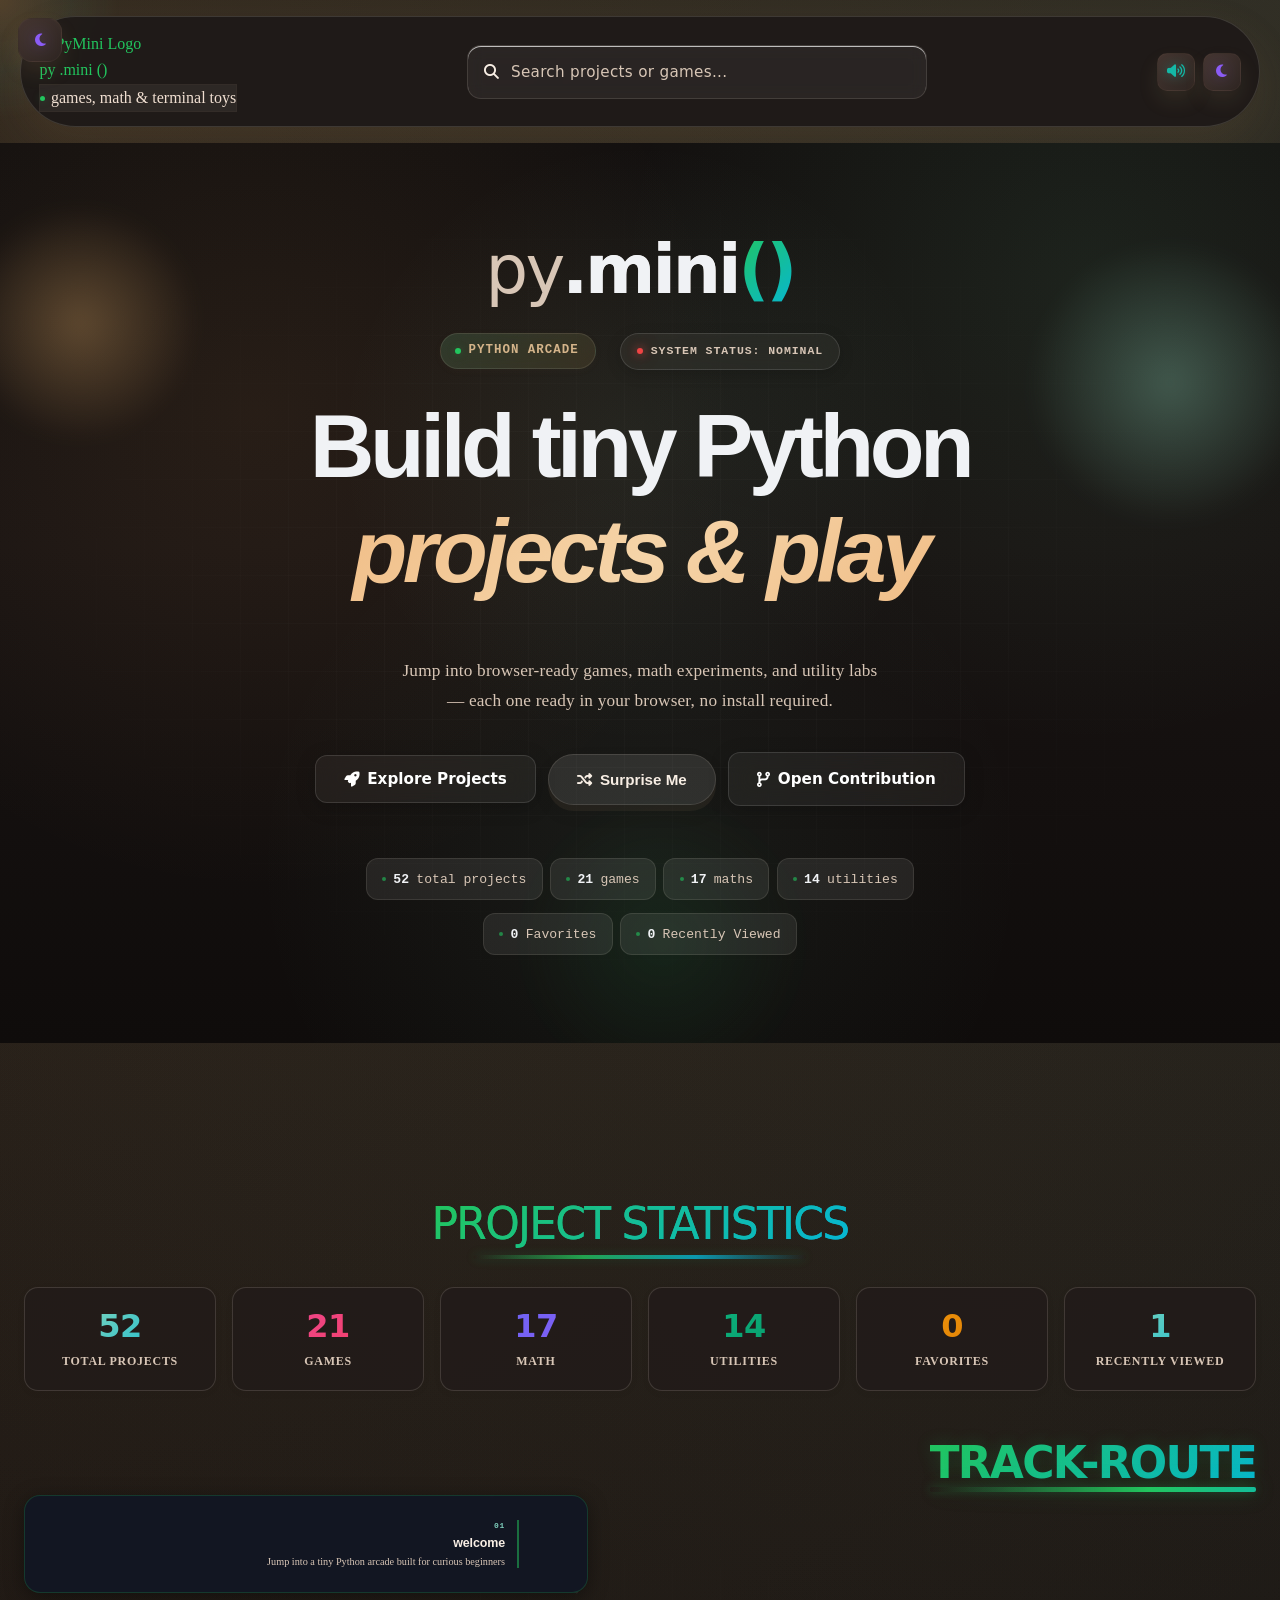
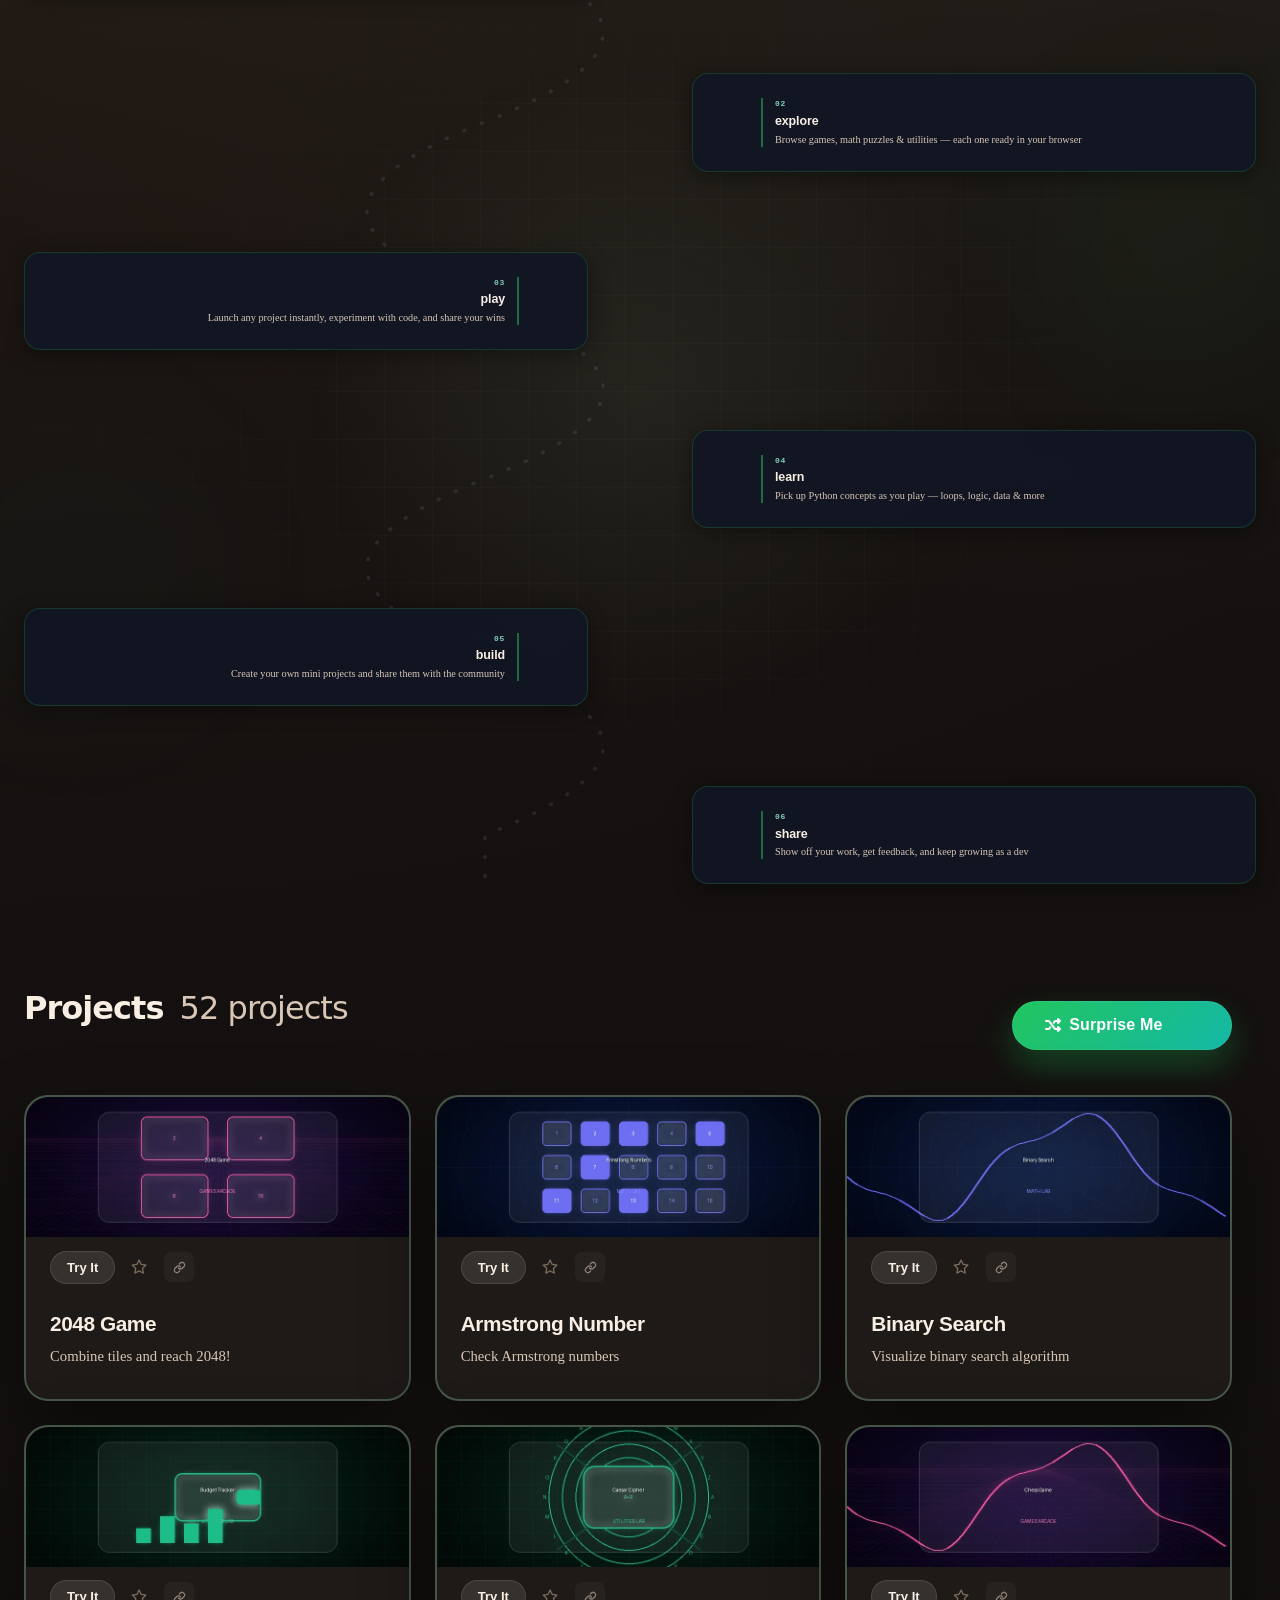
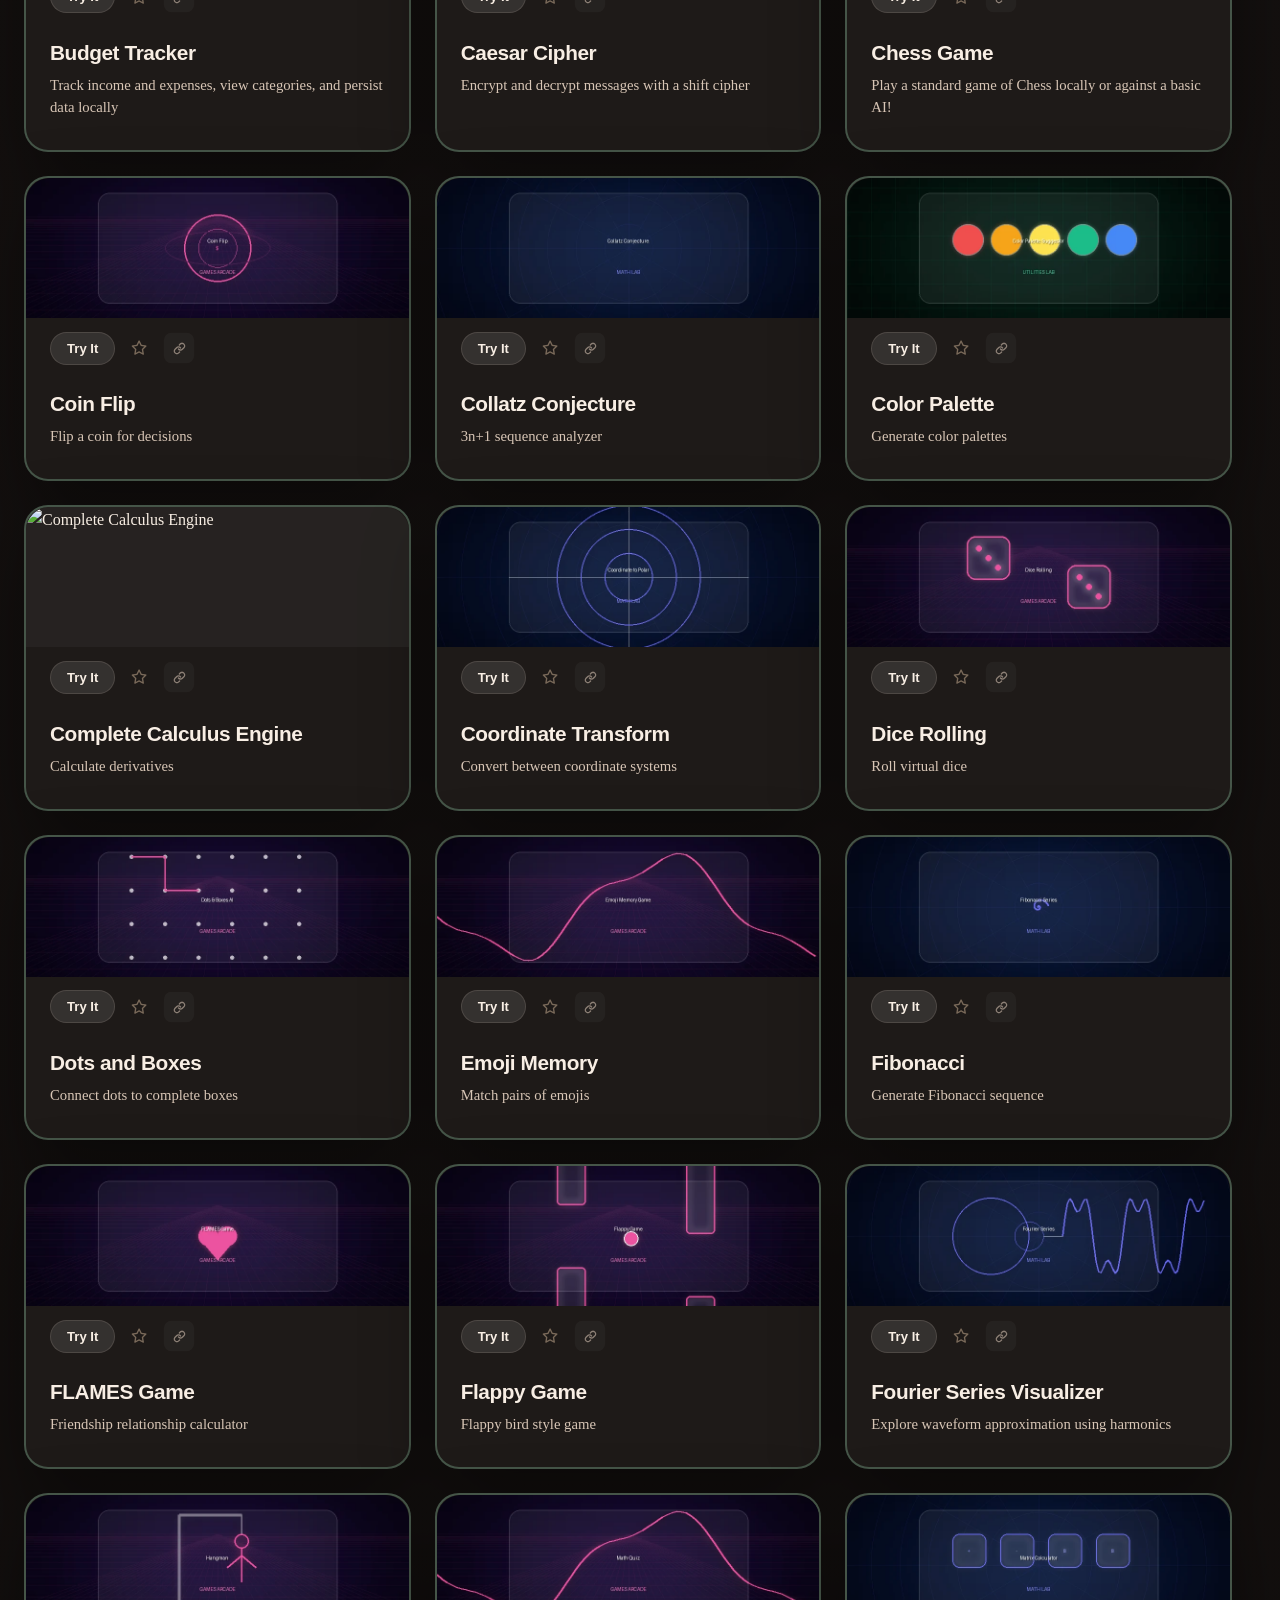
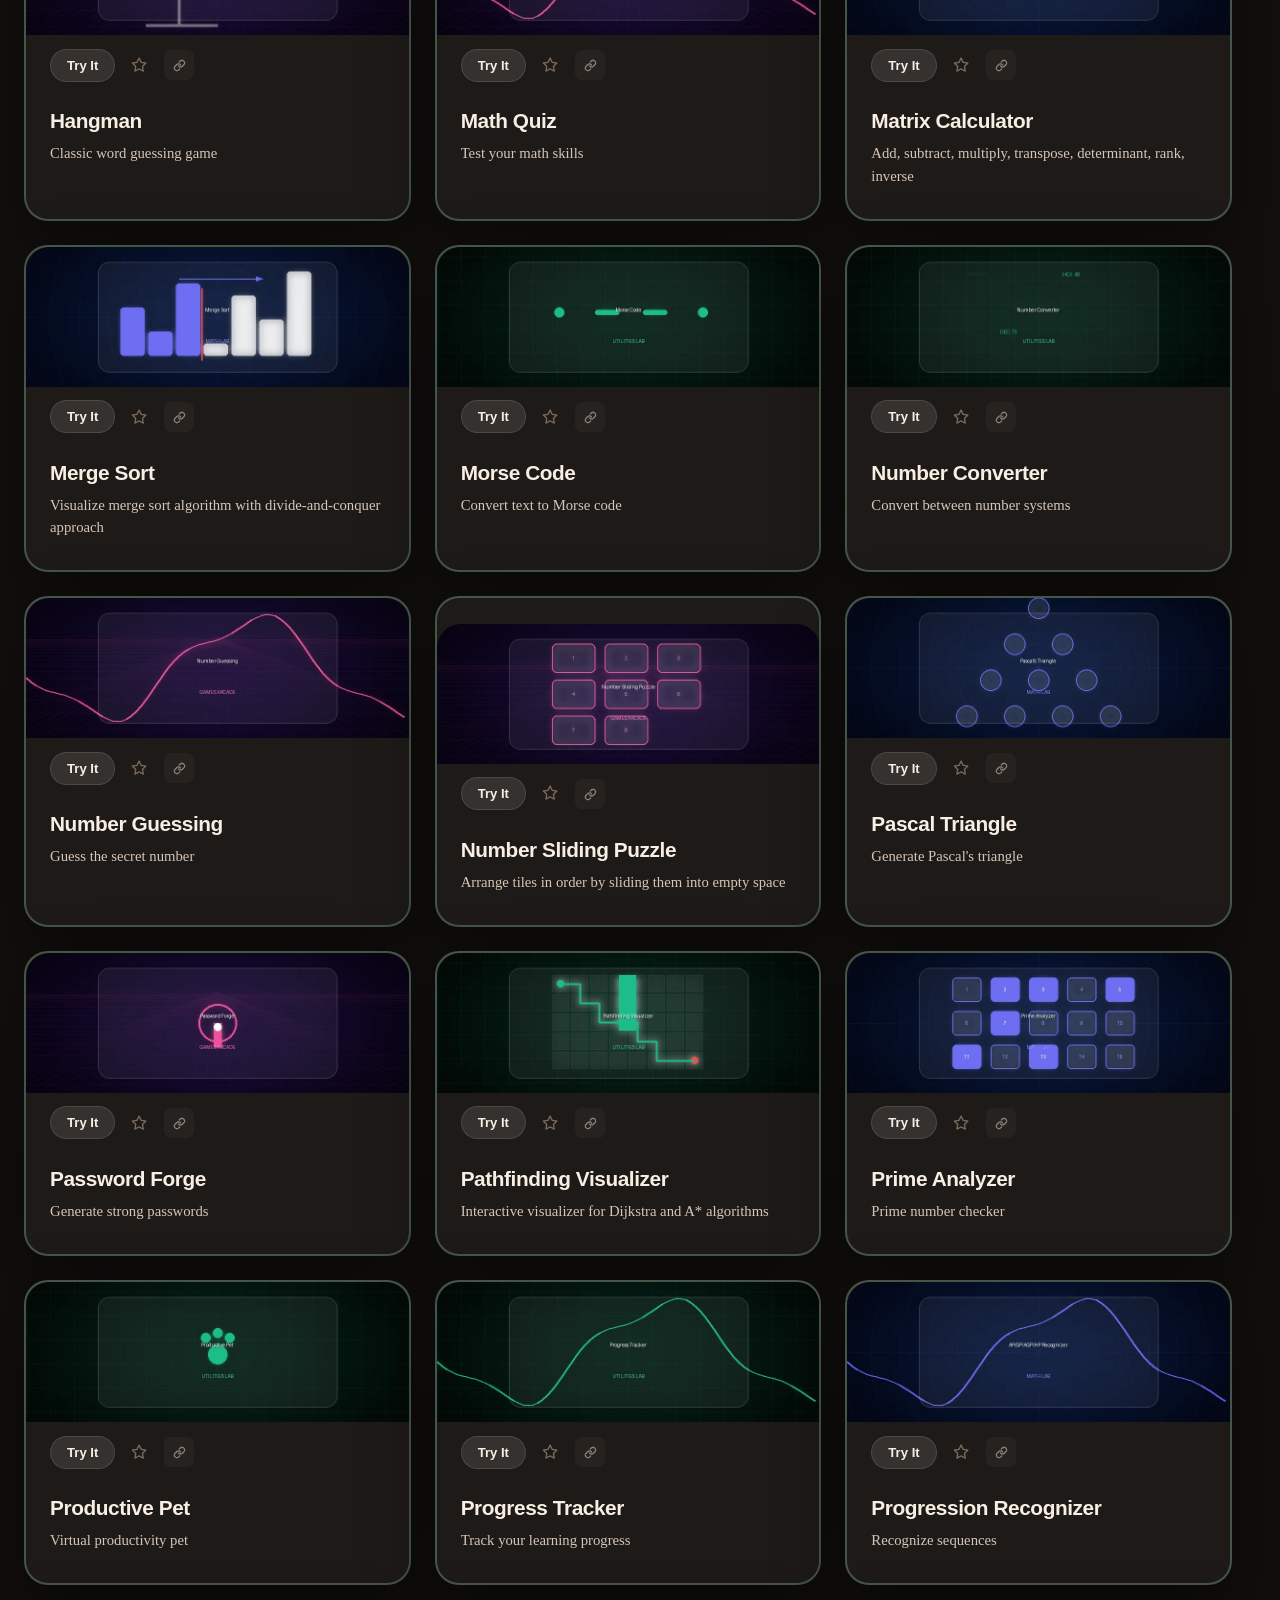
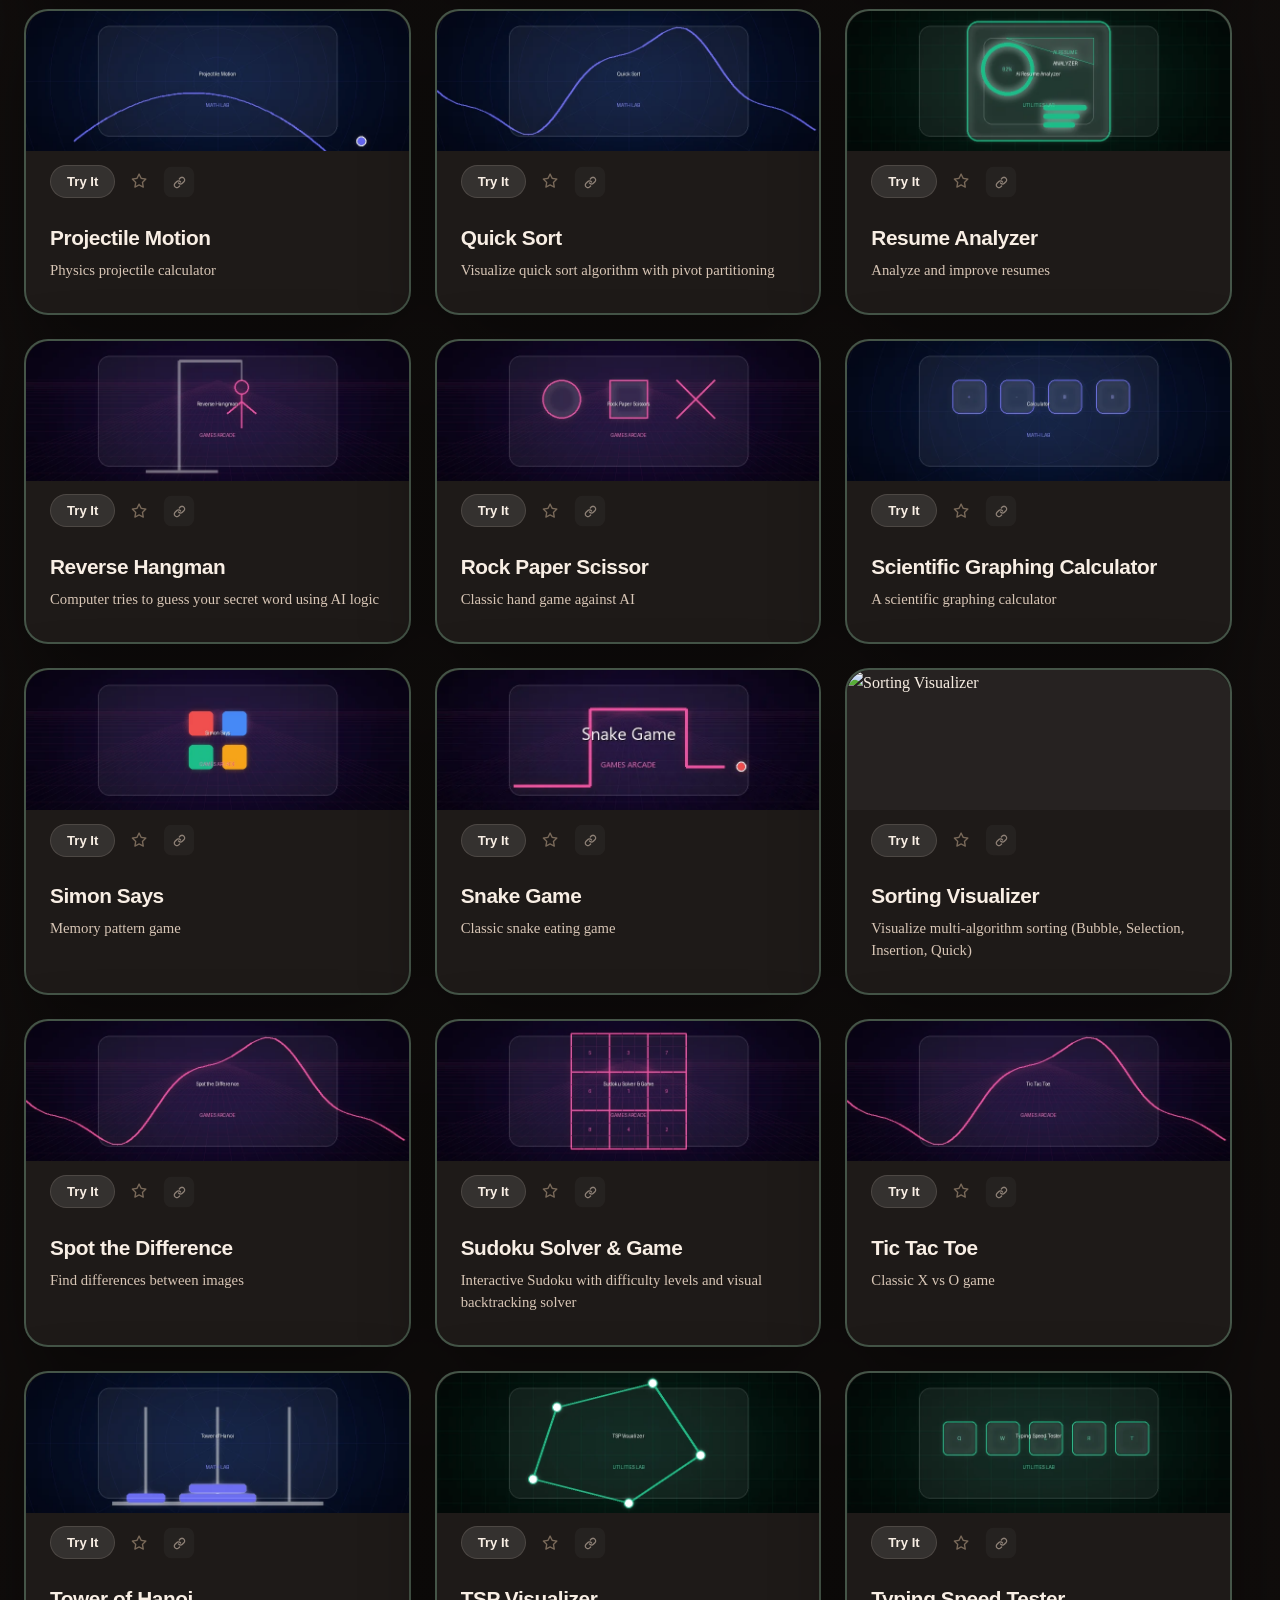
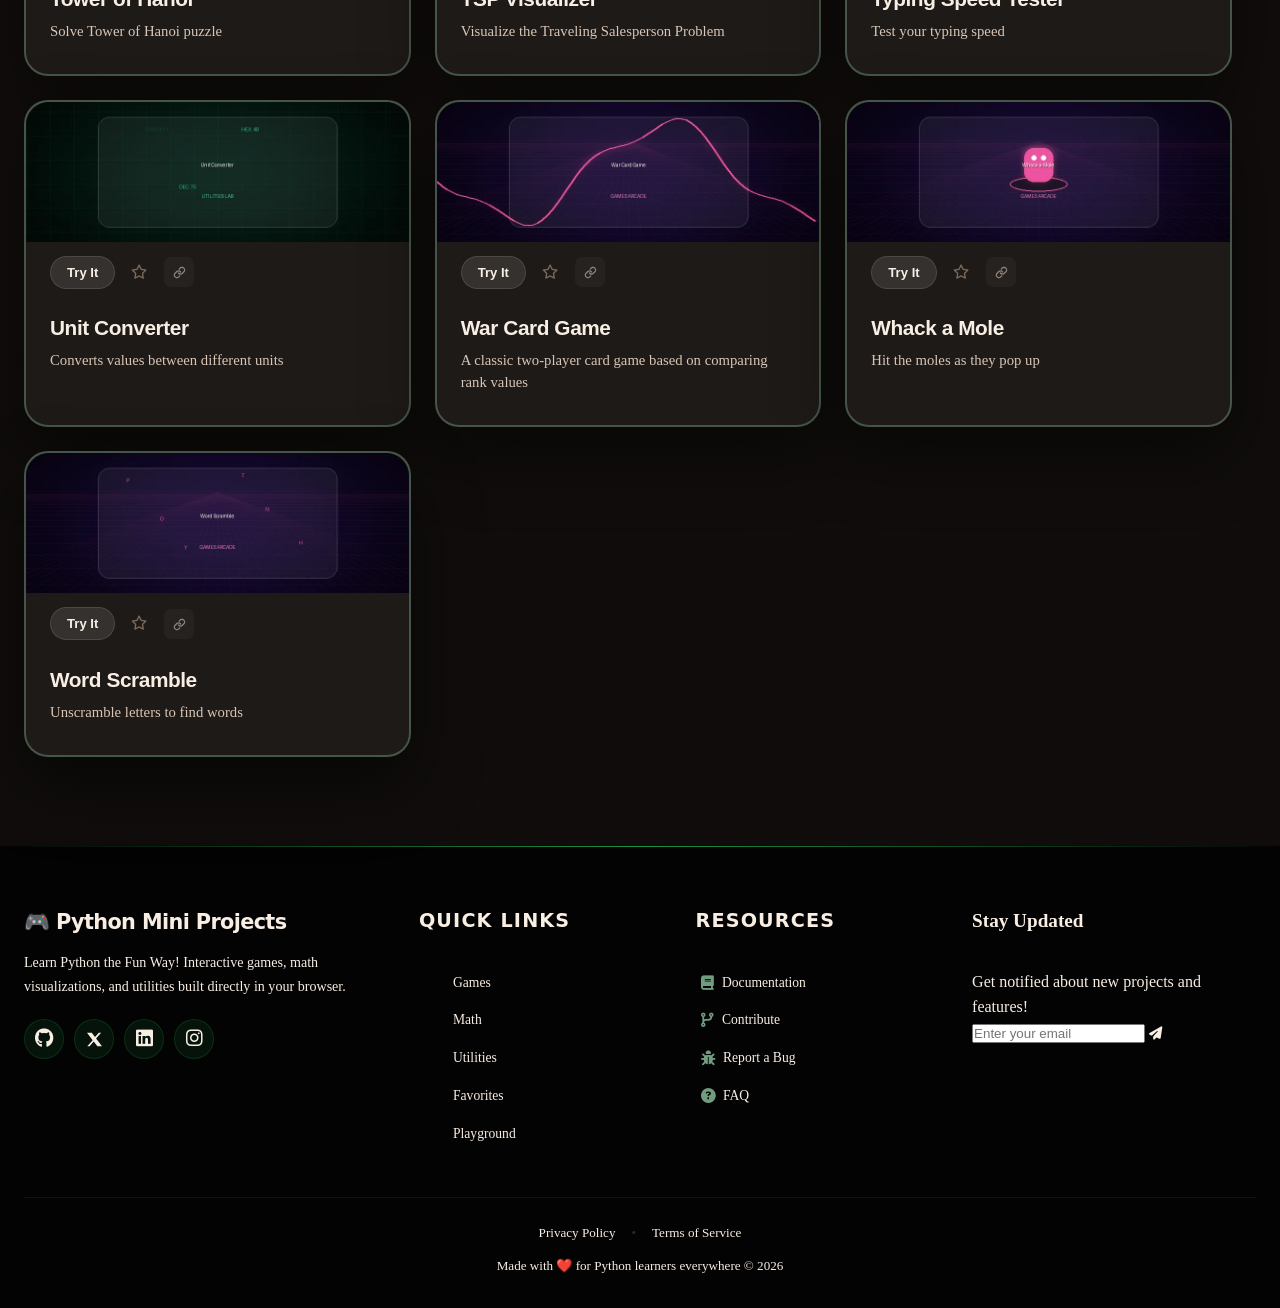
==== commit fe6d9805: "Revert "Refactor: Track Route and navbar removed" This reverts commit 5cc1a580fac7bcb005d01059fbf7ca" ====
--- a/web-app/index.html
+++ b/web-app/index.html
@@ -35,17 +35,14 @@
     crossorigin="anonymous" referrerpolicy="no-referrer" />
 </head>
 
-<body>
-  <!-- Mobile Menu Toggle -->
-  <button type="button" class="mobile-menu-toggle" id="mobileMenuToggle" aria-label="Toggle sidebar" aria-expanded="true">
-    <i class="fas fa-bars"></i>
-  </button>
-  
-  <!-- Theme Toggle -->
+<body class="sidebar-active">
+  <button type="button" class="mobile-menu-toggle" id="mobileMenuToggle" aria-label="Toggle sidebar"
+        aria-expanded="true">
+        <i class="fas fa-bars"></i>
+      </button>
   <button aria-label="Switch theme" class="theme-toggle fixed-theme-toggle" id="fixed-theme-toggle" type="button">
     <i class="fas fa-moon" aria-hidden="true"></i>
   </button>
-  
   <!-- Scroll Progress Bar -->
   <div id="scrollProgressContainer" aria-label="Page scroll progress">
     <div id="scrollProgressBar"></div>
@@ -89,7 +86,6 @@
     <button class="sidebar-mobile-close" id="sidebarMobileClose" aria-label="Close sidebar" type="button">
       <i class="fas fa-times" aria-hidden="true"></i>
     </button>
-    
     <div class="sidebar-search">
       <div class="search-box" style="position: relative">
         <i class="fas fa-search" aria-hidden="true"></i>
@@ -100,7 +96,13 @@
             <div class="search-loader" id="searchLoader" style="display: none">
               <div class="spinner"></div>
             </div>
-            <div class="recent-searches-chips" id="recentSearchesDropdownList" role="list"></div>
+            <div class="recent-searches-section" id="recentSearchesSection">
+              <div class="dropdown-section-title">
+                <span>Recent</span>
+                <button id="clearRecentBtn" class="recent-clear-all-btn" aria-label="Clear recent searches">Clear
+                  All</button>
+              </div>
+              <div class="dropdown-list" id="recentSearchesList"></div>
             </div>
             <div class="results-section" id="resultsSection" style="display: none">
               <div class="dropdown-section-title">Projects</div>
@@ -125,20 +127,6 @@
         </div>
       </div>
     </div>
-<div class="recent-searches-section" id="recentSearchesSection">
-  <div class="dropdown-section-title recent-searches-header" style="display: flex; justify-content: space-between; align-items: center; margin-bottom: 10px;">
-    <span class="recent-searches-heading" style="color: #e2e8f0; font-weight: 500;">
-      <i class="fas fa-history" aria-hidden="true" style="margin-right: 6px; color: #a78bfa;"></i>
-      Search History
-    </span>
-    <button id="clearRecentBtn" class="recent-clear-all-btn" aria-label="Clear recent searches" style="background: none; border: none; color: #ef4444; font-size: 0.85rem; cursor: pointer; display: flex; align-items: center; gap: 5px;">
-      <i class="fas fa-trash-alt"></i> Clear History
-    </button>
-  </div>
-  <div class="recent-searches-chips" id="recentSearchesList" role="list"></div>
-</div>
-  <!-- SIDEBAR - Fixed Position on Left -->
-  <aside class="sidebar" id="mainSidebar">
     <div class="sidebar-menu-wrapper">
       <div class="sidebar-menu-title">Categories</div>
       <nav class="sidebar-menu" role="tablist" aria-label="Filter by category">
@@ -149,7 +137,8 @@
           </span>
         </button>
         <button aria-selected="false" class="sidebar-tab" data-category="games" role="tab" tabindex="-1">
-          <span class="sidebar-icon"><svg data-lucide="gamepad-2"></svg></span>
+          <span class="sidebar-icon"><svg data-lucide="gamepad-2"></svg>
+          </span>
           <span class="sidebar-label">
             Games Arcade
             <span id="gamesProjectsCountBadge">0</span>
@@ -199,13 +188,12 @@
       </div>
     </div>
   </aside>
-  
   <div class="sidebar-backdrop" id="sidebarBackdrop"></div>
 
-  <!-- MAIN CONTENT -->
   <main id="main-content" tabindex="-1">
-    <!-- Hero Section - COMPACT VERSION -->
-    <section class="hero-section compact-hero" aria-label="Welcome">
+    <!-- Hero Section -->
+    <section class="hero-section" aria-label="Welcome">
+      <canvas aria-hidden="true" id="boardCanvas"></canvas>
       <div class="hero-background" aria-hidden="true"></div>
       <div aria-hidden="true" class="hero-orb hero-orb-one"></div>
       <div aria-hidden="true" class="hero-orb hero-orb-two"></div>
@@ -260,10 +248,16 @@
         </div>
 
         <div class="hero-meta">
-          <span><strong id="heroProjectCount">0</strong> total projects</span>
-          <span><strong id="heroGameCount">0</strong> games</span>
-          <span><strong id="heroMathCount">0</strong> maths</span>
-          <span><strong id="heroUtilityCount">0</strong> utilities</span>
+          <div>
+            <span><strong id="heroProjectCount">0</strong> total projects</span>
+            <span><strong id="heroGameCount">0</strong> games</span>
+            <span><strong id="heroMathCount">0</strong> maths</span>
+            <span><strong id="heroUtilityCount">0</strong> utilities</span>
+          </div>
+          <div>
+            <span data-filter="favorites"><strong id="heroFavoriteCount">0</strong>Favorites</span>
+            <span><strong id="heroViewedCount">0</strong>Recently Viewed</span>
+          </div>
         </div>
       </div>
     </section>
@@ -272,65 +266,202 @@
     <div class="sticky-filter-bar visible" id="stickyFilterBar" aria-label="Project category filters">
       <div class="sticky-filter-inner">
         <button aria-selected="true" class="sticky-tab active" data-sticky-category="all" role="tab" tabindex="0"
-          type="button">All</button>
+          type="button">
+          All
+        </button>
         <button aria-selected="false" class="sticky-tab" data-sticky-category="games" role="tab" tabindex="-1"
-          type="button">Games</button>
+          type="button">
+          Games
+        </button>
         <button aria-selected="false" class="sticky-tab" data-sticky-category="math" role="tab" tabindex="-1"
-          type="button">Math</button>
+          type="button">
+          Math
+        </button>
         <button aria-selected="false" class="sticky-tab" data-sticky-category="utilities" role="tab" tabindex="-1"
-          type="button">Utilities</button>
+          type="button">
+          Utilities
+        </button>
         <button aria-selected="false" class="sticky-tab" data-sticky-category="favorites" role="tab" tabindex="-1"
-          type="button">Favorites</button>
+          type="button">
+          Favorites
+        </button>
         <button aria-selected="false" class="sticky-tab" data-sticky-category="playground" role="tab" tabindex="-1"
-          type="button">Playground</button>
+          type="button">
+          Playground
+        </button>
       </div>
     </div>
 
-    <!-- Stats Dashboard -->
     <section class="stats-dashboard-section">
-      <div class="container">
-        <div class="section-header">
-          <h2 class="section-heading">
-            <span class="heading-text">Project Statistics</span>
-          </h2>
-        </div>
-        <div class="stats-dashboard">
-          <div class="stats-card" data-filter="all">
-            <h3 id="statsTotal">0</h3>
-            <p>Total Projects</p>
+  <div class="container">
+
+<div class="section-header">
+  <h2 class="section-heading">
+    <span class="heading-text">Project Statistics</span>
+  </h2>
+</div>
+
+    <div class="stats-dashboard">
+
+      <div class="stats-card" data-filter="all">
+        <h3 id="statsTotal">0</h3>
+        <p>Total Projects</p>
+      </div>
+
+      <div class="stats-card" data-filter="games">
+        <h3 id="statsGames">0</h3>
+        <p>Games</p>
+      </div>
+
+      <div class="stats-card" data-filter="math">
+        <h3 id="statsMath">0</h3>
+        <p>Math</p>
+      </div>
+
+      <div class="stats-card" data-filter="utilities">
+        <h3 id="statsUtilities">0</h3>
+        <p>Utilities</p>
+      </div>
+
+      <div class="stats-card" data-filter="favorites">
+        <h3 id="statsFavorites">0</h3>
+        <p>Favorites</p>
+      </div>
+
+      <div class="stats-card">
+        <h3 id="statsViewed">0</h3>
+        <p>Recently Viewed</p>
+      </div>
+
+    </div>
+
+  </div>
+</section>
+
+    <!-- Timeline Section -->
+    <section class="hero-timeline-section" id="timelineSection">
+      <div class="timeline-background" aria-hidden="true"></div>
+      <div aria-hidden="true" class="timeline-orb timeline-orb-one"></div>
+      <div aria-hidden="true" class="timeline-orb timeline-orb-two"></div>
+      <div class="timeline-container">
+        <div class="timeline-route-badge">TRACK-ROUTE</div>
+        <div class="timeline-grid">
+          <div class="timeline-item" data-reveal>
+            <div class="timeline-content">
+              <span class="timeline-icon" data-lucide="house"></span>
+              <div class="timeline-text">
+                <span class="timeline-step">01</span>
+                <h3 class="timeline-title">Welcome</h3>
+                <p class="timeline-desc">
+                  Jump into a tiny Python arcade built for curious beginners
+                </p>
+              </div>
+            </div>
+            <div class="timeline-node">
+              <div class="timeline-dot"></div>
+            </div>
+            <div></div>
           </div>
-          <div class="stats-card" data-filter="games">
-            <h3 id="statsGames">0</h3>
-            <p>Games</p>
+          <div class="timeline-item" data-reveal>
+            <div></div>
+            <div class="timeline-node">
+              <div class="timeline-dot"></div>
+            </div>
+            <div class="timeline-content">
+              <span class="timeline-icon" data-lucide="compass"></span>
+              <div class="timeline-text">
+                <span class="timeline-step">02</span>
+                <h3 class="timeline-title">Explore</h3>
+                <p class="timeline-desc">
+                  Browse games, math puzzles &amp; utilities — each one ready
+                  in your browser
+                </p>
+              </div>
+            </div>
           </div>
-          <div class="stats-card" data-filter="math">
-            <h3 id="statsMath">0</h3>
-            <p>Math</p>
+          <div class="timeline-item" data-reveal>
+            <div class="timeline-content">
+              <span class="timeline-icon" data-lucide="play"></span>
+              <div class="timeline-text">
+                <span class="timeline-step">03</span>
+                <h3 class="timeline-title">Play</h3>
+                <p class="timeline-desc">
+                  Launch any project instantly, experiment with code, and
+                  share your wins
+                </p>
+              </div>
+            </div>
+            <div class="timeline-node">
+              <div class="timeline-dot"></div>
+            </div>
+            <div></div>
           </div>
-          <div class="stats-card" data-filter="utilities">
-            <h3 id="statsUtilities">0</h3>
-            <p>Utilities</p>
+          <div class="timeline-item" data-reveal>
+            <div></div>
+            <div class="timeline-node">
+              <div class="timeline-dot"></div>
+            </div>
+            <div class="timeline-content">
+              <span class="timeline-icon" data-lucide="book-open"></span>
+              <div class="timeline-text">
+                <span class="timeline-step">04</span>
+                <h3 class="timeline-title">Learn</h3>
+                <p class="timeline-desc">
+                  Pick up Python concepts as you play — loops, logic, data
+                  &amp; more
+                </p>
+              </div>
+            </div>
           </div>
-          <div class="stats-card" data-filter="favorites">
-            <h3 id="statsFavorites">0</h3>
-            <p>Favorites</p>
+          <div class="timeline-item" data-reveal>
+            <div class="timeline-content">
+              <span class="timeline-icon" data-lucide="hammer"></span>
+              <div class="timeline-text">
+                <span class="timeline-step">05</span>
+                <h3 class="timeline-title">Build</h3>
+                <p class="timeline-desc">
+                  Create your own mini projects and share them with the
+                  community
+                </p>
+              </div>
+            </div>
+            <div class="timeline-node">
+              <div class="timeline-dot"></div>
+            </div>
+            <div></div>
           </div>
-          <div class="stats-card">
-            <h3 id="statsViewed">0</h3>
-            <p>Recently Viewed</p>
+          <div class="timeline-item" data-reveal>
+            <div></div>
+            <div class="timeline-node">
+              <div class="timeline-dot"></div>
+            </div>
+            <div class="timeline-content">
+              <span class="timeline-icon" data-lucide="share-2"></span>
+              <div class="timeline-text">
+                <span class="timeline-step">06</span>
+                <h3 class="timeline-title">Share</h3>
+                <p class="timeline-desc">
+                  Show off your work, get feedback, and keep growing as a dev
+                </p>
+              </div>
+            </div>
           </div>
         </div>
       </div>
     </section>
     
-    <!-- Recently Viewed Section -->
-    <section class="projects-section" id="recentlyViewedSection">
-      <div class="container">
-        <div class="section-header">
-          <h2 class="section-heading">Recently Viewed</h2>
-        </div>
-        <div class="projects-grid" id="recentlyViewedGrid"></div>
-      </div>
+<!-- Recently Viewed Section -->
+<section class="projects-section" id="recentlyViewedSection">
+  <div class="container">
+    <div class="section-header">
+      <h2 class="section-heading">
+        Recently Viewed
+      </h2>
+    </div>
+    <div class="projects-grid" id="recentlyViewedGrid"></div>
+  </div>
+</section>
+
     </section>
 
     <!-- Projects Section -->
@@ -348,7 +479,9 @@
         <div class="projects-grid" id="projectsGrid"></div>
         <div id="emptyState" class="empty-state" style="display: none">
           <p>No Projects right now :)</p>
-          <p class="empty-state-hint">Try adjusting your search or category filter.</p>
+          <p class="empty-state-hint">
+            Try adjusting your search or category filter.
+          </p>
         </div>
       </div>
     </section>
@@ -376,7 +509,8 @@
         <div class="playground-body">
           <div class="editor-panel">
             <div class="panel-header">
-              <span><i aria-hidden="true" class="fas fa-code"></i> Code Editor</span>
+              <span><i aria-hidden="true" class="fas fa-code"></i> Code
+                Editor</span>
               <div class="editor-actions">
                 <button class="btn-panel-action" id="loadExample" title="Load a sample snippet" type="button">
                   <i aria-hidden="true" class="fas fa-lightbulb"></i> Example
@@ -395,7 +529,8 @@
 
           <div class="console-panel">
             <div class="panel-header">
-              <span><i aria-hidden="true" class="fas fa-terminal"></i> Output Console</span>
+              <span><i aria-hidden="true" class="fas fa-terminal"></i> Output
+                Console</span>
               <button class="btn-panel-action" id="clearConsole" title="Clear the console" type="button">
                 <i aria-hidden="true" class="fas fa-times-circle"></i> Clear
               </button>
@@ -414,11 +549,22 @@
           <select id="draftSelector" class="draft-selector" aria-label="Select draft">
             <option value="">Select Draft</option>
           </select>
-          <button id="saveDraft" class="btn-panel-action" type="button">Save Draft</button>
-          <button id="loadDraft" class="btn-panel-action" type="button">Load Draft</button>
-          <button id="deleteDraft" class="btn-panel-action" type="button">Delete Draft</button>
-        </div>
-        <div id="draftStatus" class="draft-status">No draft loaded</div>
+
+          <button id="saveDraft" class="btn-panel-action" type="button">
+            Save Draft
+          </button>
+
+          <button id="loadDraft" class="btn-panel-action" type="button">
+            Load Draft
+          </button>
+
+          <button id="deleteDraft" class="btn-panel-action" type="button">
+            Delete Draft
+          </button>
+        </div>
+        <div id="draftStatus" class="draft-status">
+          No draft loaded
+        </div>
       </div>
     </section>
   </main>
@@ -428,7 +574,9 @@
     role="dialog">
     <div class="modal-content">
       <div class="modal-header">
-        <button aria-label="Close project dialog" class="modal-close" id="modalClose" type="button">&times;</button>
+        <button aria-label="Close project dialog" class="modal-close" id="modalClose" type="button">
+          &times;
+        </button>
       </div>
       <div id="modalBody"></div>
     </div>
@@ -445,15 +593,20 @@
       <div class="footer-content">
         <div class="footer-brand">
           <h2>🎮 Python Mini Projects</h2>
-          <p>Learn Python the Fun Way! Interactive games, math visualizations, and utilities built directly in your browser.</p>
+          <p>Learn Python the Fun Way! Interactive games, math visualizations, and utilities built directly in
+            your browser.</p>
           <div class="footer-social-icons">
             <a href="https://github.com/steam-bell-92/python-mini-project" target="_blank" class="github"
               rel="noopener noreferrer" aria-label="GitHub"><i class="fab fa-github"></i></a>
             <a href="https://x.com/AnujKulkarni040" class="twitter" aria-label="X (formerly Twitter)">
-              <svg xmlns="http://www.w3.org/2000/svg" width="15" height="15" viewBox="0 0 24 24" fill="currentColor">
-                <path d="M18.901 1.153h3.68l-8.04 9.19L24 22.847h-7.406l-5.8-7.584-6.64 7.584H.473l8.6-9.83L0 1.153h7.594l5.243 6.932L18.901 1.153z"/>
-              </svg>
-            </a>
+              <svg xmlns="http://www.w3.org/2000/svg"
+       width="15"
+       height="15"
+       viewBox="0 0 24 24"
+       fill="currentColor">
+    <path d="M18.901 1.153h3.68l-8.04 9.19L24 22.847h-7.406l-5.8-7.584-6.64 7.584H.473l8.6-9.83L0 1.153h7.594l5.243 6.932L18.901 1.153z"/>
+  </svg>
+</a>
             <a href="https://www.linkedin.com/in/anujCkulkarni" class="linkedin" aria-label="LinkedIn"><i
                 class="fab fa-linkedin"></i></a>
             <a href="https://www.instagram.com/obscura.nuj" class="instagram" aria-label="Instagram"><i
@@ -463,9 +616,12 @@
         <div class="footer-links">
           <h3>Quick Links</h3>
           <ul>
-            <li><a href="#main-content" onclick="document.querySelector('[data-category=\'games\']').click()"><svg width="20" height="20" data-lucide="gamepad-2"></svg>Games</a></li>
-            <li><a href="#main-content" onclick="document.querySelector('[data-category=\'math\']').click()"><svg width="20" height="20" data-lucide="sigma"></svg>Math</a></li>
-            <li><a href="#main-content" onclick="document.querySelector('[data-category=\'utilities\']').click()"><svg width="20" height="20" data-lucide="wrench"></svg>Utilities</a></li>
+            <li><a href="#main-content" onclick="document.querySelector('[data-category=\'games\']').click()"><svg width="20" height="20" data-lucide="gamepad-2"></svg>Games</a>
+            </li>
+            <li><a href="#main-content" onclick="document.querySelector('[data-category=\'math\']').click()"><svg width="20" height="20" data-lucide="sigma"></svg>Math</a>
+            </li>
+            <li><a href="#main-content"
+                onclick="document.querySelector('[data-category=\'utilities\']').click()"><svg width="20" height="20" data-lucide="wrench"></svg>Utilities</a></li>
             <li><a href="#main-content" onclick="document.querySelector('[data-category=\'favorites\']').click()"><svg width="20" height="20" data-lucide="star"></svg>Favorites</a></li>
             <li><a href="#main-content" onclick="document.querySelector('[data-category=\'playground\']').click()"><svg width="20" height="20" data-lucide="terminal"></svg>Playground</a></li>
           </ul>
@@ -473,10 +629,16 @@
         <div class="footer-links">
           <h3>Resources</h3>
           <ul>
-            <li><a href="https://github.com/steam-bell-92/python-mini-project/blob/main/README.md"><i class="fas fa-book"></i> Documentation</a></li>
-            <li><a href="https://github.com/steam-bell-92/python-mini-project/blob/a54ac8251fd79a6b7f4e43b54720c7f45225ac7e/CONTRIBUTING.md"><i class="fas fa-code-branch"></i> Contribute</a></li>
-            <li><a href="https://github.com/steam-bell-92/python-mini-project/issues/new"><i class="fas fa-bug"></i> Report a Bug</a></li>
-            <li><a href="https://github.com/steam-bell-92/python-mini-project/blob/main/README.md"><i class="fas fa-question-circle"></i> FAQ</a></li>
+            <li><a href="https://github.com/steam-bell-92/python-mini-project/blob/main/README.md"><i
+                  class="fas fa-book" aria-hidden="true"></i> Documentation</a></li>
+            <li><a
+                href="https://github.com/steam-bell-92/python-mini-project/blob/a54ac8251fd79a6b7f4e43b54720c7f45225ac7e/CONTRIBUTING.md"><i
+                  class="fas fa-code-branch" aria-hidden="true"></i>
+                Contribute</a></li>
+            <li><a href="https://github.com/steam-bell-92/python-mini-project/issues/new"><i class="fas fa-bug"
+                  aria-hidden="true"></i> Report a Bug</a></li>
+            <li><a href="https://github.com/steam-bell-92/python-mini-project/blob/main/README.md"><i
+                  class="fas fa-question-circle" aria-hidden="true"></i> FAQ</a></li>
           </ul>
         </div>
         <div class="footer-newsletter">
@@ -484,7 +646,9 @@
           <p>Get notified about new projects and features!</p>
           <form class="newsletter-form" onsubmit="event.preventDefault(); alert('Thanks for subscribing!');">
             <input class="footer-input" type="email" placeholder="Enter your email" required aria-label="Email for newsletter">
-            <button type="submit" aria-label="Subscribe"><i class="fas fa-paper-plane"></i></button>
+            <button type="submit" aria-label="Subscribe">
+              <i class="fas fa-paper-plane"></i>
+            </button>
           </form>
         </div>
       </div>
@@ -496,6 +660,7 @@
         </div>
         <p>Made with ❤️ for Python learners everywhere &copy; 2026</p>
       </div>
+    </div>
     </div>
   </footer>
 
@@ -554,32 +719,36 @@
   <script defer src="js/projects/fourier-series.js"></script>
   <script defer src="js/projects/pathfinding-visualizer.js?v=2"></script>
   <script defer src="js/projects/tsp-visualizer.js"></script>
-  <script defer src="js/projects/war-card-game.js"></script>
-  <script defer src="js/projects/number-sliding-puzzle.js"></script>
-  <script defer src="js/projects/budget-tracker.js"></script>
-  
   <script defer src="js/projects.js?v=3"></script>
   <script defer src="js/cm-editor.js"></script>
   <script defer src="js/playground.js"></script>
   <script defer type="module" src="js/main.js?v=2"></script>
   <script defer src="js/hero-canvas.js"></script>
-
-  <!-- PROJECT LOADER SCRIPT -->
+  <script defer src="js/projects/war-card-game.js"></script>
+  <script defer src="js/projects/number-sliding-puzzle.js"></script>
+  <script defer src="js/projects/budget-tracker.js"></script>
+  <script>
+    window.addEventListener('DOMContentLoaded', () => {
+      if (typeof lucide !== 'undefined') lucide.createIcons();
+    });
+  </script>
+
+  <!-- PROJECT LOADER - WITH FAVORITE BUTTONS -->
   <script>
     (function () {
       const projectsGrid = document.getElementById("projectsGrid");
       if (!projectsGrid) return;
-      
+      // ALL projects from your js/projects/ folder
       const projectsData = [
-        // GAMES
-        {
-          project: "number-sliding-puzzle",
-          title: "Number Sliding Puzzle",
-          category: "games",
-          difficulty: "Intermediate",
-          desc: "Arrange tiles in order by sliding them into empty space",
-          tags: "game,puzzle,sliding,numbers",
-        },
+        // GAMES (20+)
+        {
+  project: "number-sliding-puzzle",
+  title: "Number Sliding Puzzle",
+  category: "games",
+  difficulty: "Intermediate",
+  desc: "Arrange tiles in order by sliding them into empty space",
+  tags: "game,puzzle,sliding,numbers",
+},
         {
           project: "2048-game",
           title: "2048 Game",
@@ -713,7 +882,8 @@
           desc: "A classic two-player card game based on comparing rank values",
           tags: "game,cards,multiplayer,war",
         },
-        // MATH
+
+        // MATH (15+)
         {
           project: "binary-search",
           title: "Binary Search",
@@ -840,7 +1010,8 @@
           desc: "Explore waveform approximation using harmonics",
           tags: "math,fourier,wave,harmonics",
         },
-        // UTILITIES
+
+        // UTILITIES (10+)
         {
           project: "pathfinding-visualizer",
           title: "Pathfinding Visualizer",
@@ -942,7 +1113,14 @@
       ];
 
       projectsGrid.innerHTML = "";
+
+      // Get favorites from localStorage
       let favorites = JSON.parse(localStorage.getItem("favorites") || "[]");
+
+      // Function to save favorites
+      function saveFavorites() {
+        localStorage.setItem("favorites", JSON.stringify(favorites));
+      }
 
       projectsData.forEach((proj) => {
         const card = document.createElement("div");
@@ -955,64 +1133,92 @@
         const starClass = isFavorite ? "fas fa-star" : "far fa-star";
 
         card.innerHTML = `
-          ${proj.difficulty ? `
-            <div class="difficulty-badge ${proj.difficulty.toLowerCase()}">
-              ${proj.difficulty}
-            </div>
-          ` : ''}
-          <img class="card-banner"
-               src="assets/banners/${proj.project}.webp?v=2"
-               alt="${proj.title}"
-               loading="lazy">
-          <div class="card-actions">
-            <button class="btn-play" data-project="${proj.project}">Try It</button>
-            <button class="btn-favorite" data-project="${proj.project}">
-              <i class="${starClass}"></i>
-            </button>
-          </div>
-          <h3>${proj.title}</h3>
-          <p>${proj.desc}</p>
-        `;
+    ${proj.difficulty ? `
+    <div class="difficulty-badge ${proj.difficulty.toLowerCase()}">
+        ${proj.difficulty}
+    </div>
+    ` : ''}
+
+    <img class="card-banner"
+         src="assets/banners/${proj.project}.webp?v=2"
+         alt="${proj.title}"
+         loading="lazy">
+
+  <div class="card-actions">
+
+    <button class="btn-play" data-project="${proj.project}">Try It</button>
+
+  </div>
+
+        <button class="btn-favorite"
+                data-project="${proj.project}">
+            <i class="${starClass}"></i>
+        </button>
+    </div>
+
+    <h3>${proj.title}</h3>
+
+    <p>${proj.desc}</p>
+`;
 
         projectsGrid.appendChild(card);
       });
 
       // Update counts
       const total = projectsData.length;
-      function animateCounter(id, value) {
-        let start = 0;
-        const element = document.getElementById(id);
-        if (!element) return;
-        const timer = setInterval(() => {
-          start++;
-          element.textContent = start;
-          if (start >= value) clearInterval(timer);
-        }, 25);
-      }
-      
+      function animateCounter(id,value){
+
+let start=0;
+
+const element=document.getElementById(id);
+
+const timer=setInterval(()=>{
+
+start++;
+
+element.textContent=start;
+
+if(start>=value){
+
+clearInterval(timer);
+
+}
+
+},25);
+
+}
       const games = projectsData.filter((p) => p.category === "games").length;
       const math = projectsData.filter((p) => p.category === "math").length;
-      const utils = projectsData.filter((p) => p.category === "utilities").length;
-
-      document.getElementById("heroProjectCount").textContent = total;
-      document.getElementById("heroGameCount").textContent = games;
-      document.getElementById("heroMathCount").textContent = math;
-      document.getElementById("heroUtilityCount").textContent = utils;
-      document.getElementById("projectCountBadge").textContent = total + " projects";
-      
-      animateCounter("statsTotal", total);
-      animateCounter("statsGames", games);
-      animateCounter("statsMath", math);
-      animateCounter("statsUtilities", utils);
-      
-      document.getElementById("statsFavorites").textContent = favorites.length;
-      const viewed = JSON.parse(localStorage.getItem("recentlyViewed") || "[]");
-      animateCounter("statsViewed", viewed.length);
-
-      console.log(`✅ Loaded ${total} projects: ${games} games, ${math} math, ${utils} utilities`);
+      const utils = projectsData.filter(
+        (p) => p.category === "utilities"
+      ).length;
+
+      const heroCount = document.getElementById("heroProjectCount");
+      const heroGames = document.getElementById("heroGameCount");
+      const heroMath = document.getElementById("heroMathCount");
+      const heroUtils = document.getElementById("heroUtilityCount");
+      const projectBadge = document.getElementById("projectCountBadge");
+
+      if (heroCount) heroCount.textContent = total;
+      if (heroGames) heroGames.textContent = games;
+      if (heroMath) heroMath.textContent = math;
+      if (heroUtils) heroUtils.textContent = utils;
+      if (projectBadge) projectBadge.textContent = total + " projects";
+      animateCounter("statsTotal",total);
+animateCounter("statsGames",games);
+animateCounter("statsMath",math);
+animateCounter("statsUtilities",utils);
+document.getElementById("statsFavorites").textContent = favorites.length;
+const viewed= JSON.parse(localStorage.getItem("recentlyViewed")||"[]");
+animateCounter("statsViewed",viewed.length);
+
+      console.log(
+        `✅ Loaded ${total} projects: ${games} games, ${math} math, ${utils} utilities`
+      );
 
       // Wire up buttons
       setTimeout(() => {
+        // Play buttons
         document.querySelectorAll(".btn-play").forEach((btn) => {
           btn.addEventListener("click", (e) => {
             e.stopPropagation();
@@ -1023,34 +1229,47 @@
           });
         });
 
+        // Favorite buttons
         document.querySelectorAll(".btn-favorite").forEach((btn) => {
-          btn.addEventListener("click", function(e) {
-            e.stopPropagation();
-            const projectName = this.getAttribute("data-project");
-            if (!projectName) return;
-            
-            const icon = this.querySelector("i");
-            let favs = JSON.parse(localStorage.getItem("favorites") || "[]");
-            const index = favs.indexOf(projectName);
-
-            if (index === -1) {
-              favs.push(projectName);
-              icon.className = "fas fa-star";
-            } else {
-              favs.splice(index, 1);
-              icon.className = "far fa-star";
-            }
-
-            localStorage.setItem("favorites", JSON.stringify(favs));
-            if (typeof updateFavoritesCountBadge === "function") {
-              updateFavoritesCountBadge();
-            }
-          });
-        });
-
+  btn.addEventListener("click", function(e) {
+    e.stopPropagation();
+    const projectName = this.getAttribute("data-project");
+    if (!projectName) {
+      console.error("No project name found for favorite button");
+      return;
+    }
+    
+    const icon = this.querySelector("i");
+    let favs = JSON.parse(localStorage.getItem("favorites") || "[]");
+    const index = favs.indexOf(projectName);
+
+    if (index === -1) {
+      favs.push(projectName);
+      icon.className = "fas fa-star";
+      console.log(`⭐ Added ${projectName} to favorites`);
+    } else {
+      favs.splice(index, 1);
+      icon.className = "far fa-star";
+      console.log(`☆ Removed ${projectName} from favorites`);
+    }
+
+    localStorage.setItem("favorites", JSON.stringify(favs));
+    
+    // Update badge
+    if (typeof updateFavoritesCountBadge === "function") {
+      updateFavoritesCountBadge();
+    }
+  });
+});
+
+        // Card clicks
         document.querySelectorAll(".project-card").forEach((card) => {
           card.addEventListener("click", (e) => {
-            if (e.target.closest(".btn-play") || e.target.closest(".btn-favorite")) return;
+            if (
+              e.target.closest(".btn-play") ||
+              e.target.closest(".btn-favorite")
+            )
+              return;
             const projectName = card.getAttribute("data-project");
             if (projectName && window.openProjectSafe) {
               window.openProjectSafe(projectName, card);
@@ -1061,13 +1280,16 @@
     })();
   </script>
 
-  <!-- THEME TOGGLE -->
+  <!-- THEME TOGGLE FIX - FINAL -->
   <script>
     (function () {
       const html = document.documentElement;
       const themeColorMeta = document.getElementById("themeColorMeta");
+
+      // Get all theme toggle buttons
       const themeToggles = document.querySelectorAll(".theme-toggle");
 
+      // Update all toggle icons and aria labels based on current theme
       function updateAllToggles(theme) {
         themeToggles.forEach((toggle) => {
           const icon = toggle.querySelector("i");
@@ -1083,38 +1305,75 @@
         });
       }
 
+      // Apply theme to the page
       function applyTheme(theme) {
         html.setAttribute("data-theme", theme);
         localStorage.setItem("theme", theme);
+
+        // Update theme-color meta tag
         if (themeColorMeta) {
-          themeColorMeta.setAttribute("content", theme === "light" ? "#f4f6f9" : "#0c0f1a");
+          themeColorMeta.setAttribute(
+            "content",
+            theme === "light" ? "#f4f6f9" : "#0c0f1a"
+          );
         }
+
+        // Update all toggle icons
         updateAllToggles(theme);
+
+        console.log("Theme set to:", theme);
       }
 
+      // Load saved theme or default to dark
       const savedTheme = localStorage.getItem("theme");
-      applyTheme(savedTheme === "light" || savedTheme === "dark" ? savedTheme : "dark");
-
+      const initialTheme =
+        savedTheme === "light" || savedTheme === "dark" ? savedTheme : "dark";
+      applyTheme(initialTheme);
+
+      // Add click listeners to all theme toggles
       themeToggles.forEach((toggle) => {
         toggle.addEventListener("click", function (e) {
           e.preventDefault();
           const current = html.getAttribute("data-theme");
-          applyTheme(current === "light" ? "dark" : "light");
+          const next = current === "light" ? "dark" : "light";
+          applyTheme(next);
         });
       });
+
+      console.log(
+        "✅ Theme toggle ready. Found",
+        themeToggles.length,
+        "toggle buttons"
+      );
     })();
   </script>
 
+
   <script>
+    // FIX 1: Add missing toPascalCase function
     if (typeof window.toPascalCase !== 'function') {
       window.toPascalCase = function (str) {
         return str.split('-').map(word => word.charAt(0).toUpperCase() + word.slice(1)).join('');
       };
+      console.log('✅ toPascalCase function added');
     }
 
+    // FIX 2: Fix modal focus error
     setTimeout(function () {
       const modal = document.getElementById('projectModal');
-      if (modal) modal.removeAttribute('tabindex');
+      if (modal) {
+        // Remove any broken focus code
+        modal.removeAttribute('tabindex');
+      }
+
+      // Fix any focus-related errors
+      const activeElement = document.activeElement;
+      if (!activeElement || activeElement === document.body) {
+        document.body.setAttribute('tabindex', '-1');
+        document.body.style.outline = 'none';
+      }
+
+      console.log('✅ Focus error fixed');
     }, 100);
   </script>
 
@@ -1128,7 +1387,7 @@
     </div>
   </div>
 
-  <!-- Confirm Modal -->
+  <!-- Themed Confirm Modal (used for Clear All) -->
   <div id="confirmModalOverlay" class="confirm-modal-overlay" aria-hidden="true">
     <div class="confirm-modal-content" role="dialog" aria-modal="true" aria-labelledby="confirmModalTitle">
       <h3 id="confirmModalTitle">Confirm</h3>
@@ -1142,4 +1401,4 @@
 
 </body>
 
-</html>+</html>
--- a/web-app/css/styles.css
+++ b/web-app/css/styles.css
@@ -719,8 +719,8 @@
   overflow: hidden;
 }
 
-#boardCanvas
-{
+#boardCanvas,
+#timelineCanvas {
   position: absolute;
   inset: 0;
   width: 100%;
@@ -1418,6 +1418,371 @@
   opacity: 0.6;
 }
 
+/* ── Hero Timeline ─────────────────────────────────────────── */
+.hero-timeline-section {
+  position: relative;
+  padding: 80px 0;
+  overflow: hidden;
+}
+
+.timeline-container {
+  position: relative;
+  max-width: 1280px;
+  margin: 0 auto;
+  padding: 0 24px;
+}
+
+.timeline-grid {
+  display: flex;
+  flex-direction: column;
+  gap: 80px;
+  position: relative;
+  z-index: 1;
+}
+
+.timeline-item {
+  display: grid;
+  grid-template-columns: 1fr 40px 1fr;
+  gap: 32px;
+  align-items: center;
+  opacity: 0;
+  transform: translateY(40px);
+  transition:
+    opacity 0.6s var(--ease-out-expo),
+    transform 0.6s var(--ease-out-expo);
+}
+
+.timeline-item.visible {
+  opacity: 1;
+  transform: translateY(0);
+}
+
+.timeline-item:nth-child(odd) .timeline-content {
+  grid-column: 1;
+  text-align: right;
+}
+
+.timeline-item:nth-child(even) .timeline-content {
+  grid-column: 3;
+  text-align: left;
+}
+
+.timeline-node {
+  grid-column: 2;
+  display: flex;
+  align-items: center;
+  justify-content: center;
+  position: relative;
+  z-index: 2;
+}
+
+.timeline-dot {
+  width: 14px;
+  height: 14px;
+  border-radius: 50%;
+  background: var(--bg);
+  border: 2px solid var(--text-tertiary);
+  transition: all var(--duration-base) var(--ease-out-expo);
+  position: relative;
+}
+
+.timeline-item.visible .timeline-dot {
+  border-color: var(--accent);
+  background: var(--accent);
+  box-shadow: 0 0 20px var(--accent-glow);
+  transform: scale(1.2);
+}
+
+.timeline-item.active .timeline-dot {
+  transform: scale(1.6);
+  box-shadow:
+    0 0 30px var(--accent-glow),
+    0 0 60px rgba(34, 197, 94, 0.15);
+}
+
+.timeline-dot::after {
+  content: "";
+  position: absolute;
+  inset: -4px;
+  border-radius: 50%;
+  border: 2px solid var(--accent);
+  opacity: 0;
+  transform: scale(0.8);
+  transition: all 0.6s var(--ease-out-expo);
+}
+
+.timeline-item.active .timeline-dot::after {
+  opacity: 1;
+  transform: scale(1);
+  animation: timelinePulse 2s ease-in-out infinite;
+}
+
+@keyframes timelinePulse {
+
+  0%,
+  100% {
+    transform: scale(1);
+    opacity: 0.6;
+  }
+
+  50% {
+    transform: scale(1.5);
+    opacity: 0;
+  }
+}
+
+.timeline-item.active .timeline-content {
+  border-color: var(--accent);
+  box-shadow:
+    0 0 30px var(--accent-glow),
+    var(--shadow-lg);
+  transform: translateY(-4px) scale(1.02);
+  background: var(--surface-hover);
+}
+
+.timeline-item.active .timeline-title {
+  background: linear-gradient(135deg, var(--accent), #22c55e);
+  -webkit-background-clip: text;
+  -webkit-text-fill-color: transparent;
+  background-clip: text;
+}
+
+.timeline-content {
+  display: flex;
+  align-items: center;
+  gap: 16px;
+  padding: 24px;
+  border-radius: 16px;
+  background: var(--surface);
+  border: 1px solid var(--border);
+  backdrop-filter: blur(12px);
+  transition: all var(--duration-base) ease;
+}
+
+.timeline-item:nth-child(odd) .timeline-content {
+  flex-direction: row-reverse;
+}
+
+.timeline-item:nth-child(even) .timeline-content {
+  flex-direction: row;
+}
+
+.timeline-icon {
+  flex-shrink: 0;
+  width: 28px;
+  height: 28px;
+  color: var(--accent);
+  transition: transform var(--duration-base) var(--ease-out-expo);
+}
+
+.timeline-item:nth-child(odd) .timeline-text {
+  padding-right: 12px;
+  border-right: 2px solid var(--accent);
+  border-right-color: rgba(34, 197, 94, 0.5);
+}
+
+.timeline-item:nth-child(even) .timeline-text {
+  padding-left: 12px;
+  border-left: 2px solid var(--accent);
+  border-left-color: rgba(34, 197, 94, 0.5);
+}
+
+.timeline-item.active .timeline-icon {
+  transform: scale(1.2);
+}
+
+.timeline-text {
+  flex: 1;
+}
+
+.timeline-item:nth-child(odd) .timeline-text {
+  text-align: right;
+}
+
+.timeline-item:nth-child(even) .timeline-text {
+  text-align: left;
+}
+
+.timeline-item.visible .timeline-content {
+  border-color: var(--border-accent);
+  box-shadow: var(--shadow-md);
+}
+
+.timeline-step {
+  font-family: var(--font-mono);
+  font-size: 0.7rem;
+  font-weight: 600;
+  color: var(--accent);
+  letter-spacing: 0.08em;
+  text-transform: uppercase;
+  margin-bottom: 6px;
+  display: block;
+}
+
+.timeline-title {
+  font-family: var(--font-sans);
+  font-size: 1.15rem;
+  font-weight: 700;
+  margin-bottom: 6px;
+  letter-spacing: -0.02em;
+}
+
+.timeline-desc {
+  font-size: 0.9rem;
+  color: var(--text-secondary);
+  line-height: 1.6;
+}
+
+/* ── Timeline Route Badge ────────────────────────────────── */
+.timeline-route-badge {
+  position: absolute;
+  top: -55px;
+  /* Offset upward to sit beautifully above the first timeline grid row */
+  right: 24px;
+  font-family: var(--font-sans);
+  font-size: clamp(1.5rem,
+      4vw,
+      2.75rem);
+  /* Mathematically half of the hero title clamp(3rem, 8vw, 5.5rem) */
+  font-weight: 800;
+  line-height: 1.05;
+  letter-spacing: -0.04em;
+  background: linear-gradient(135deg, var(--accent), #06b6d4);
+  -webkit-background-clip: text;
+  -webkit-text-fill-color: transparent;
+  background-clip: text;
+  z-index: 10;
+  pointer-events: none;
+  text-transform: uppercase;
+}
+
+.timeline-route-badge::after {
+  content: "";
+  position: absolute;
+  bottom: -6px;
+  /* Position beneath the text */
+  left: 0;
+  width: 100%;
+  height: 4px;
+  background: var(--accent);
+  box-shadow: 0 0 10px var(--accent-glow);
+  border-radius: 2px;
+}
+
+/* ── Timeline Section Background Grid & Orbs (Matching Hero) ── */
+.timeline-background {
+  position: absolute;
+  inset: 0;
+  z-index: 0;
+  overflow: hidden;
+  pointer-events: none;
+}
+
+.timeline-background::before {
+  content: "";
+  position: absolute;
+  inset: 0;
+  background-image:
+    linear-gradient(to right, var(--border) 1px, transparent 1px),
+    linear-gradient(to bottom, var(--border) 1px, transparent 1px);
+  background-size: 48px 48px;
+  opacity: 0.3;
+  mask-image: radial-gradient(ellipse at center, black 30%, transparent 70%);
+  -webkit-mask-image: radial-gradient(ellipse at center,
+      black 30%,
+      transparent 70%);
+}
+
+.timeline-background::after {
+  content: "";
+  position: absolute;
+  top: 50%;
+  left: 50%;
+  transform: translate(-50%, -50%);
+  width: 800px;
+  height: 800px;
+  background: radial-gradient(circle, var(--accent-soft) 0%, transparent 60%);
+  opacity: 0.5;
+  pointer-events: none;
+}
+
+.timeline-orb {
+  position: absolute;
+  border-radius: 50%;
+  filter: blur(80px);
+  opacity: 0.25;
+  pointer-events: none;
+  z-index: 0;
+}
+
+.timeline-orb-one {
+  width: 400px;
+  height: 400px;
+  right: -100px;
+  top: 20%;
+  background: radial-gradient(circle, rgba(34, 197, 94, 0.25), transparent 70%);
+  animation: orbFloat 20s ease-in-out infinite;
+}
+
+.timeline-orb-two {
+  width: 450px;
+  height: 450px;
+  left: -150px;
+  bottom: 15%;
+  background: radial-gradient(circle, rgba(6, 182, 212, 0.15), transparent 70%);
+  animation: orbFloat 25s ease-in-out infinite reverse;
+}
+
+/* ── Dynamic Timeline SVG Track ──────────────────────────── */
+.timeline-svg {
+  position: absolute;
+  left: 0;
+  top: 0;
+  width: 100%;
+  height: 100%;
+  pointer-events: none;
+  z-index: 2;
+  /* Sits over the background overlays but behind content */
+}
+
+.timeline-svg-track {
+  stroke: var(--text-tertiary);
+  stroke-width: 3px;
+  stroke-linecap: round;
+  /* dot · gap: tiny dot, generous gap → sparse dotted look */
+  stroke-dasharray: 3 20;
+  opacity: 0.35;
+  transition: stroke var(--duration-base) ease;
+}
+
+.timeline-svg-fill {
+  stroke: var(--accent);
+  stroke-width: 3px;
+  stroke-linecap: round;
+  stroke-dasharray: 3 20;
+  /* dashoffset animated by JS; starts at full length (path not drawn) */
+  transition: stroke var(--duration-base) ease;
+  filter: drop-shadow(0 0 6px var(--accent-glow));
+}
+
+/* Ensure timeline grid elements overlap properly */
+.timeline-grid {
+  position: relative;
+  z-index: 3;
+  /* Above timeline SVG */
+}
+
+.timeline-item {
+  position: relative;
+  z-index: 4;
+  /* Card layering above grid root */
+}
+
+.timeline-node {
+  position: relative;
+  z-index: 5;
+  /* Step nodes sit on top of everything */
+}
 
 /* ═══════════════════════════════════════════════════════════════
    FILTER SIDEBAR
@@ -1619,11 +1984,13 @@
   }
 
   body.sidebar-active:not(.sidebar-collapsed) .hero-section,
+  body.sidebar-active:not(.sidebar-collapsed) .hero-timeline-section,
   body.sidebar-active:not(.sidebar-collapsed) .playground-section {
     padding-left: 296px !important;
   }
 
   body.sidebar-collapsed .hero-section,
+  body.sidebar-collapsed .hero-timeline-section,
   body.sidebar-collapsed .playground-section {
     padding-left: 128px !important;
   }
@@ -2418,80 +2785,6 @@
 }
 
 /* ═══════════════════════════════════════════════════════════════
-   STICKY FILTER BAR
-   ═══════════════════════════════════════════════════════════════ */
-.sticky-filter-bar {
-  position: fixed;
-  top: calc(var(--nav-height) + 24px);
-  left: 50%;
-  transform: translateX(-50%);
-  z-index: 999;
-  opacity: 0;
-  pointer-events: none;
-  transition:
-    opacity var(--duration-base) ease,
-    transform var(--duration-base) ease;
-  width: calc(100% - 32px);
-  max-width: 600px;
-}
-
-.sticky-filter-bar.visible {
-  opacity: 1;
-  pointer-events: auto;
-}
-
-.sticky-filter-inner {
-  display: flex;
-  align-items: center;
-  justify-content: center;
-  gap: 4px;
-  padding: 6px;
-  background: var(--surface);
-  border: 1px solid var(--border);
-  border-radius: 14px;
-  backdrop-filter: blur(20px);
-  overflow-x: auto;
-  scrollbar-width: none;
-}
-
-.sticky-filter-inner::-webkit-scrollbar {
-  display: none;
-}
-
-.sticky-tab {
-  display: inline-flex;
-  align-items: center;
-  gap: 6px;
-  padding: 8px 14px;
-  border-radius: 10px;
-  font-family: var(--font-sans);
-  font-size: 0.8rem;
-  font-weight: 500;
-  color: var(--text-secondary);
-  background: transparent;
-  border: none;
-  white-space: nowrap;
-  cursor: pointer;
-  transition: all var(--duration-fast) ease;
-}
-
-.sticky-tab:hover {
-  color: var(--text);
-  background: var(--bg-glass);
-}
-
-.sticky-tab.active {
-  color: var(--text);
-  background: var(--accent-soft);
-  border: 1px solid var(--border-accent);
-}
-
-.sticky-tab svg {
-  width: 14px;
-  height: 14px;
-}
-
-/* ═══════════════════════════════════════════════════════════════
    PLAYGROUND SECTION
    ═══════════════════════════════════════════════════════════════ */
 .playground-section {
@@ -3354,6 +3647,11 @@
 
 @media (prefers-reduced-motion: reduce) {
 
+  .timeline-route-badge,
+  .timeline-route-badge::after,
+  .timeline-svg-track,
+  .timeline-svg-fill,
+  .timeline-item.visible .timeline-dot,
   .footer-content>*,
   .footer-links li,
   .footer-brand h2,
@@ -3511,6 +3809,17 @@
 /* ═══════════════════════════════════════════════════════════════
    RESPONSIVE
    ═══════════════════════════════════════════════════════════════ */
+@media (max-width: 1100px) {
+  .projects-grid {
+    grid-template-columns: repeat(2, 1fr);
+  }
+
+  .timeline-item {
+    grid-template-columns: 1fr 32px 1fr;
+    gap: 20px;
+  }
+}
+
 @media (max-width: 900px) {
   .footer-content {
     grid-template-columns: 1fr 1fr;
@@ -3518,6 +3827,10 @@
 
   .footer-brand {
     grid-column: 1 / -1;
+  }
+
+  .hero-timeline-section {
+    display: none;
   }
 }
 
@@ -3614,11 +3927,6 @@
 
   .filter-sidebar {
     margin-bottom: 24px;
-  }
-
-  .sticky-filter-bar {
-    top: 72px;
-    width: calc(100% - 16px);
   }
 
   .cursor-glow {
@@ -3911,96 +4219,6 @@
 }
 
 /* ═══════════════════════════════════════
-   STICKY CATEGORY FILTER BAR
-═══════════════════════════════════════ */
-.sticky-filter-bar {
-  position: fixed;
-  top: 0;
-  /* will be offset by JS after measuring navbar */
-  left: 0;
-  right: 0;
-  z-index: 999;
-  background: color-mix(in srgb, var(--surface-color) 90%, transparent);
-  backdrop-filter: blur(10px);
-  -webkit-backdrop-filter: blur(10px);
-  border-bottom: 1px solid var(--border-color);
-  box-shadow: 0 2px 12px rgba(0, 0, 0, 0.08);
-
-  opacity: 0;
-  pointer-events: none;
-  transform: translateY(-100%);
-  transition:
-    opacity 0.25s ease,
-    transform 0.25s ease;
-}
-
-.sticky-filter-bar.visible {
-  opacity: 1;
-  pointer-events: auto;
-  transform: translateY(0);
-}
-
-.sticky-filter-inner {
-  display: flex;
-  align-items: center;
-  justify-content: center;
-  gap: 0.25rem;
-  padding: 0.55rem 1.25rem;
-  max-width: 1200px;
-  margin: 0 auto;
-  overflow-x: auto;
-  scrollbar-width: none;
-  -ms-overflow-style: none;
-}
-
-.sticky-filter-inner::-webkit-scrollbar {
-  display: none;
-}
-
-.sticky-tab {
-  display: inline-flex;
-  align-items: center;
-  gap: 0.38rem;
-  background: transparent;
-  border: 0;
-  border-radius: 50px;
-  padding: 0.35rem 0.9rem;
-  cursor: pointer;
-  font-size: 0.82rem;
-  font-family: "IBM Plex Mono", monospace;
-  font-weight: 600;
-  color: var(--text-secondary);
-  text-transform: lowercase;
-  transition:
-    background-color 0.18s ease,
-    color 0.18s ease;
-  white-space: nowrap;
-}
-
-.sticky-tab i {
-  width: 14px;
-  height: 14px;
-  stroke-width: 2;
-  flex-shrink: 0;
-}
-
-.sticky-tab:hover {
-  background: var(--accent-soft);
-  color: var(--text-color);
-}
-
-.sticky-tab.active {
-  background: var(--accent-soft);
-  color: var(--accent-color);
-  border: 1px solid var(--accent-border);
-}
-
-.sticky-tab:focus-visible {
-  outline: 2px solid var(--accent-color);
-  outline-offset: 2px;
-}
-
-/* ═══════════════════════════════════════
    CONSOLIDATED RESPONSIVE BREAKPOINTS
 ═══════════════════════════════════════ */
 
@@ -4222,16 +4440,6 @@
     font-size: 0.95rem;
   }
 
-  .sticky-filter-inner {
-    justify-content: flex-start;
-    padding: 0.45rem 1rem;
-    gap: 0.18rem;
-  }
-
-  .sticky-tab {
-    padding: 0.3rem 0.7rem;
-    font-size: 0.78rem;
-  }
 }
 
 @media (max-width: 375px) {
@@ -4357,9 +4565,81 @@
     transform: none;
   }
 
-  .sticky-filter-bar {
-    transition: none;
-  }
+}
+
+/* ==========================================================================
+   ARCADE REDESIGN OVERRIDES
+   ========================================================================== */
+
+:root {
+  --accent-color: #6abf8d;
+  --primary-color: #6abf8d;
+  --secondary-color: #f2a65a;
+  --success-color: #5fbf93;
+  --danger-color: #de6d5b;
+  --warning-color: #f2b85f;
+  --bg-color: #f8f5ee;
+  --surface-color: rgba(255, 253, 248, 0.82);
+  --panel-color: #fffaf1;
+  --control-color: #fffdf8;
+  --text-color: #2c241f;
+  --text-secondary: #75675d;
+  --border-color: rgba(118, 99, 84, 0.14);
+  --accent-soft: rgba(106, 191, 141, 0.16);
+  --accent-border: rgba(106, 191, 141, 0.28);
+  --overlay-color: rgba(255, 248, 240, 0.7);
+  --on-accent: #fffdf8;
+  --shadow: 0 22px 60px rgba(155, 123, 90, 0.14);
+  --shadow-modal: 0 35px 90px rgba(101, 72, 39, 0.18);
+}
+
+[data-theme="dark"] {
+  --accent-color: #9fddb5;
+  --primary-color: #9fddb5;
+  --secondary-color: #f6c58d;
+  --success-color: #9fddb5;
+  --danger-color: #ff9e8c;
+  --warning-color: #ffd48f;
+  --bg-color: #13100f;
+  --surface-color: rgba(34, 28, 26, 0.92);
+  --panel-color: #1d1817;
+  --control-color: #2a2321;
+  --text-color: #f8eee4;
+  --text-secondary: #d8c6b6;
+  --border-color: rgba(255, 239, 223, 0.14);
+  --accent-soft: rgba(159, 221, 181, 0.14);
+  --accent-border: rgba(159, 221, 181, 0.28);
+  --overlay-color: rgba(15, 12, 11, 0.8);
+  --shadow: 0 28px 70px rgba(0, 0, 0, 0.42);
+  --shadow-modal: 0 35px 90px rgba(0, 0, 0, 0.5);
+}
+
+body {
+  font-family: "DM Sans", "Segoe UI", "sans-serif";
+  background: var(--bg-color);
+  color: var(--text-color);
+}
+
+[data-theme="light"] body {
+  background:
+    radial-gradient(circle at top left,
+      rgba(255, 219, 174, 0.44),
+      transparent 30%),
+    radial-gradient(circle at top right,
+      rgba(192, 245, 224, 0.46),
+      transparent 24%),
+    linear-gradient(180deg, #fffdf8 0%, #f8f5ee 45%, #f5efe5 100%);
+}
+
+html[data-theme="dark"] body {
+  background:
+    radial-gradient(circle at top left,
+      rgba(242, 166, 90, 0.12),
+      transparent 28%),
+    radial-gradient(circle at top right,
+      rgba(159, 221, 181, 0.1),
+      transparent 24%),
+    linear-gradient(180deg, #161211 0%, #0f0c0b 100%) !important;
 }
 
 /* ==========================================================================
@@ -5202,8 +5482,6 @@
 .btn-generate:focus-visible,
 .calc-btn:focus-visible,
 .dropdown-item:focus-visible,
-.recent-search-chip-label:focus-visible,
-.recent-search-chip-remove:focus-visible,
 .dropdown-recent-text:focus-visible,
 .dropdown-recent-remove:focus-visible {
   outline: 3px solid var(--primary-color);
@@ -5777,15 +6055,309 @@
   width: 5px;
   height: 5px;
   border-radius: 50%;
-  pointer-events: none;
-  z-index: 0;
-  opacity: 0.5;
-  background: radial-gradient(circle,
-      rgba(255, 197, 115, 0.28) 0%,
-      rgba(121, 221, 183, 0.12) 42%,
-      transparent 72%);
-  transform: translate3d(-50%, -50%, 0);
-  transition: opacity 0.25s ease;
+  background: #c084fc;
+  /* violet */
+  position: absolute;
+  left: -12px;
+  opacity: 0;
+  transition: all 0.3s ease;
+}
+
+.footer-links a:hover {
+  transform: translateX(6px);
+  color: #c084fc;
+}
+
+.footer-links a:hover::before {
+  opacity: 1;
+  left: -8px;
+  background: #c084fc;
+}
+
+.footer-links a i {
+  font-size: 0.9rem;
+  color: var(--accent-color);
+  opacity: 0.7;
+  transition: var(--transition);
+}
+
+.footer-links a svg {
+  font-size: 0.9rem;
+  color: var(--accent-color);
+  opacity: 0.7;
+  transition: var(--transition);
+}
+
+
+.card-actions .btn-play {
+  margin-top: 0;
+  padding: 0.5rem 1rem;
+  font-size: 0.82rem;
+}
+
+.card-actions .btn-favorite,
+.card-actions .btn-share {
+  position: static;
+  width: 32px;
+  height: 32px;
+  display: flex;
+  align-items: center;
+  justify-content: center;
+  border: none;
+  border-radius: 8px;
+  cursor: pointer;
+  flex-shrink: 0;
+  font-size: 0.85rem;
+  line-height: 1;
+  transition:
+    background 0.18s ease,
+    transform 0.18s ease;
+}
+
+.card-actions .btn-share {
+  background: rgba(128, 104, 85, 0.06);
+  color: var(--text-secondary);
+}
+
+.card-actions .btn-share:hover {
+  background: rgba(106, 191, 141, 0.12);
+  color: #4a8a5e;
+  transform: scale(1.1);
+}
+
+.card-actions .btn-favorite {
+  background: transparent;
+  color: #a09080;
+  font-size: 0.9rem;
+}
+
+.card-actions .btn-favorite:hover {
+  color: #f5a623;
+  transform: scale(1.15);
+}
+
+.card-actions .btn-favorite.active {
+  color: #f5a623;
+}
+
+[data-theme="dark"] .card-actions .btn-share {
+  background: rgba(255, 255, 255, 0.06);
+  color: var(--text-secondary);
+}
+
+[data-theme="dark"] .card-actions .btn-share:hover {
+  background: rgba(106, 191, 141, 0.15);
+  color: #7fcfbd;
+}
+
+[data-theme="dark"] .card-actions .btn-favorite {
+  color: #7a6a5a;
+}
+
+[data-theme="dark"] .card-actions .btn-favorite:hover,
+[data-theme="dark"] .card-actions .btn-favorite.active {
+  color: #f5a623;
+}
+
+.project-card h3 {
+  font-family: "Fredoka", sans-serif;
+  font-size: 1.3rem;
+  margin-top: 0.85rem;
+  margin-bottom: 0;
+}
+
+.project-card p {
+  color: var(--text-secondary);
+  margin: 0.5rem 0 0.75rem;
+  font-size: 0.92rem;
+  line-height: 1.5;
+}
+
+.btn-play {
+  padding: 0.75rem 1.2rem;
+  font-size: 0.92rem;
+}
+
+.project-card-badge {
+  display: inline-flex;
+  align-items: center;
+  gap: 0.3rem;
+  padding: 0.35rem 0.65rem;
+  border-radius: 6px;
+  font-size: 0.7rem;
+  font-weight: 600;
+  font-family: "IBM Plex Mono", monospace;
+  text-transform: uppercase;
+  letter-spacing: 0.04em;
+  background: rgba(106, 191, 141, 0.08);
+  color: #5a8a5a;
+  border: none;
+}
+
+[data-theme="dark"] .project-card-badge {
+  background: rgba(106, 191, 141, 0.12);
+  color: #7fcfbd;
+}
+
+.project-card-meta {
+  display: flex;
+  flex-wrap: wrap;
+  align-items: center;
+  gap: 0.5rem;
+  margin-top: 0.5rem;
+  padding-top: 0.5rem;
+  border-top: 1px solid rgba(128, 104, 85, 0.06);
+}
+
+.footer {
+  margin-top: 3rem;
+  background: rgba(255, 252, 245, 0.76);
+  border-top: 1px solid rgba(128, 104, 85, 0.08);
+}
+
+[data-theme="dark"] .footer {
+  background: rgba(0, 0, 0, 0.7);
+}
+
+[data-theme="dark"] .footer,
+[data-theme="dark"] .footer a,
+[data-theme="dark"] .footer p,
+[data-theme="dark"] .footer h2,
+[data-theme="dark"] .footer h3 {
+  color: var(--text-color);
+}
+
+.reveal-on-scroll {
+  opacity: 0;
+  transform: translateY(20px);
+}
+
+.reveal-on-scroll.is-visible {
+  opacity: 1;
+  transform: translateY(0);
+  transition:
+    opacity 0.55s ease,
+    transform 0.55s ease;
+}
+
+@media (max-width: 1100px) {
+  .achievement-grid {
+    grid-template-columns: 1fr;
+  }
+
+  .hero-timeline {
+    display: none;
+  }
+
+  .hero-shell {
+    padding: 0 1rem;
+  }
+
+  .hero-content {
+    max-width: 700px;
+    margin-left: auto;
+    margin-right: auto;
+  }
+}
+
+@media (max-width: 900px) {
+  .hero-shell {
+    flex-direction: column;
+    gap: 1rem;
+    padding: 0;
+  }
+}
+
+@media (max-width: 768px) {
+  .cursor-glow {
+    display: none;
+  }
+
+  .nav-wrapper {
+    border-radius: 28px;
+    flex-wrap: wrap;
+  }
+
+  .search-box {
+    max-width: none;
+    width: 100%;
+    order: 3;
+  }
+
+  .hero-content {
+    padding: 1.5rem 1.35rem;
+  }
+
+  .hero-content::before {
+    width: 80px;
+  }
+
+  .hero-title {
+    font-size: 2.8rem;
+  }
+
+  .hero-meta span {
+    padding: 0.5rem 0.75rem;
+    font-size: 0.75rem;
+  }
+
+  .section-heading,
+  .projects-header,
+  .hero-card-topline,
+  .progress-card-header,
+  .progress-caption {
+    flex-direction: column;
+    align-items: flex-start;
+  }
+}
+
+@media (prefers-reduced-motion: reduce) {
+
+  .cursor-glow,
+  .hero-orb-one,
+  .hero-orb-two,
+  .typing-text::after {
+    animation: none !important;
+  }
+
+  .project-card,
+  .project-card:hover,
+  .btn-explore,
+  .btn-secondary-hero,
+  .btn-random-project,
+  .lab-action,
+  .inline-link-button,
+  .btn-play {
+    transform: none !important;
+  }
+
+  /* Fix card content alignment */
+  .project-card {
+    text-align: left;
+    align-items: flex-start;
+  }
+
+  .project-card h3,
+  .project-card p {
+    width: 100%;
+    text-align: left;
+  }
+
+  /* Ensure card-actions is aligned properly */
+  .project-card .card-actions {
+    width: 100%;
+  }
+
+  /* Fix grid gaps on small screens */
+  @media (max-width: 480px) {
+    .projects-grid {
+      gap: 1rem;
+    }
+
+    .project-card {
+      padding: 1rem;
+    }
+  }
 }
 
 /* Responsive safety constraints for game columns */
@@ -6112,13 +6684,6 @@
 
 }
 
-@media (max-width: 1280px) {
-
-    .sticky-filter-bar{
-      display:none ;
-    } 
-
-}
 
 /* Make cards take full width of their grid cell */
 .project-card {
@@ -6154,6 +6719,7 @@
   .projects-section,
   .recently-viewed-container,
   .hero-section,
+  .hero-timeline-section,
   .playground-section,
   .footer {
     transition: padding-left 280ms cubic-bezier(0.16, 1, 0.3, 1);
@@ -6698,207 +7264,6 @@
 
 }
 
-/* ============================
-   Bookmarked Projects Section
-}
-   .recent-searches-chips{
-
-display:flex;
-
-flex-wrap:wrap;
-
-gap:12px;
-
-margin-top:18px;
-
-}
-
-.search-chip{
-
-display:flex;
-
-align-items:center;
-
-gap:10px;
-
-padding:10px 18px;
-
-border-radius:999px;
-
-background:rgba(145,95,255,.22);
-
-border:1px solid rgba(182,145,255,.45);
-
-backdrop-filter:blur(12px);
-
-cursor:pointer;
-
-transition:.25s ease;
-
-color:#fff;
-
-}
-
-.search-chip:hover{
-
-transform:translateY(-2px);
-
-background:rgba(162,110,255,.32);
-
-}
-
-.search-chip i{
-
-opacity:.8;
-
-}
-
-.chip-remove-btn{
-
-margin-left:6px;
-
-background:none;
-
-border:none;
-
-cursor:pointer;
-
-color:#ddd;
-
-transition:.2s;
-
-}
-
-.chip-remove-btn:hover{
-
-color:#ff6b81;
-
-transform:scale(1.15);
-
-}
-
-.recent-searches-empty{
-
-display:flex;
-
-flex-direction:column;
-
-align-items:center;
-
-justify-content:center;
-
-padding:45px 20px;
-
-opacity:.8;
-
-}
-
-.empty-icon{
-
-width:70px;
-
-height:70px;
-
-border-radius:50%;
-
-display:flex;
-
-align-items:center;
-
-justify-content:center;
-
-background:rgba(255,255,255,.08);
-
-font-size:30px;
-
-margin-bottom:18px;
-
-}
-/* --- Modern Search Chips (Matching Mockup) --- */
-#recentSearchesList {
-  display: flex;
-  flex-wrap: wrap;
-  gap: 10px;
-  padding: 10px 0;
-}
-
-.search-chip {
-  display: inline-flex;
-  align-items: center;
-  gap: 8px;
-  padding: 8px 14px;
-  background-color: rgba(139, 92, 246, 0.15); /* Transparent Purple */
-  border: 1px solid rgba(139, 92, 246, 0.4); /* Purple Border */
-  border-radius: 24px; /* Pill shape */
-  color: #e9d8fd; /* Light purple text */
-  font-size: 0.85rem;
-  cursor: pointer;
-  transition: all 0.2s ease;
-}
-
-.search-chip:hover {
-  background-color: rgba(139, 92, 246, 0.3);
-  border-color: rgba(139, 92, 246, 0.6);
-}
-
-.search-chip i.fa-history {
-  font-size: 0.8rem;
-  opacity: 0.8;
-}
-
-.chip-remove-btn {
-  background: transparent;
-  border: none;
-  color: #a78bfa;
-  cursor: pointer;
-  padding: 0;
-  margin-left: 4px;
-  display: flex;
-  align-items: center;
-  justify-content: center;
-  transition: color 0.2s ease;
-}
-
-.chip-remove-btn:hover {
-  color: #ffffff; /* Turns white when hovering over the X */
-}
-
-/* --- Empty State Styling (Magnifying Glass in Circle) --- */
-.recent-searches-empty {
-  display: flex;
-  flex-direction: column;
-  align-items: center;
-  justify-content: center;
-  padding: 40px 0 20px;
-  text-align: center;
-  width: 100%;
-}
-
-.recent-searches-empty .empty-icon {
-  width: 48px;
-  height: 48px;
-  border-radius: 50%;
-  background-color: rgba(255, 255, 255, 0.05);
-  display: flex;
-  align-items: center;
-  justify-content: center;
-  margin-bottom: 12px;
-  color: #94a3b8;
-  font-size: 1.2rem;
-}
-
-.recent-searches-empty h4 {
-  color: #f8fafc;
-  margin: 0 0 6px 0;
-  font-size: 1.05rem;
-  font-weight: 600;
-}
-
-.recent-searches-empty p {
-  color: #94a3b8;
-  margin: 0;
-  font-size: 0.9rem;
-=======
 /* ============================================
    PROJECT STATISTICS DASHBOARD
    ============================================ */
@@ -7155,49 +7520,3 @@
     transition: none;
   }
 }
-
-/* Compact hero */
-.hero-section.compact-hero {
-  min-height: 400px;
-  padding: 2rem 0;
-}
-
-/* Fixed sidebar */
-.sidebar {
-  position: fixed;
-  top: 0;
-  left: 0;
-  width: 280px;
-  height: 100vh;
-  background: var(--bg-secondary);
-  border-right: 1px solid var(--border-color);
-  overflow-y: auto;
-  z-index: 1000;
-  transform: translateX(-100%);
-  transition: transform 0.3s ease;
-}
-
-body.sidebar-active .sidebar {
-  transform: translateX(0);
-}
-
-/* Main content shift */
-#main-content {
-  margin-left: 0;
-  transition: margin-left 0.3s ease;
-}
-
-body.sidebar-active #main-content {
-  margin-left: 280px;
-}
-
-/* HIDE THE BROKEN CANVAS IMAGE */
-#boardCanvas {
-  display: none !important;
-  visibility: hidden !important;
-  opacity: 0 !important;
-  width: 0 !important;
-  height: 0 !important;
-  position: absolute !important;
-  pointer-events: none !important;
-}
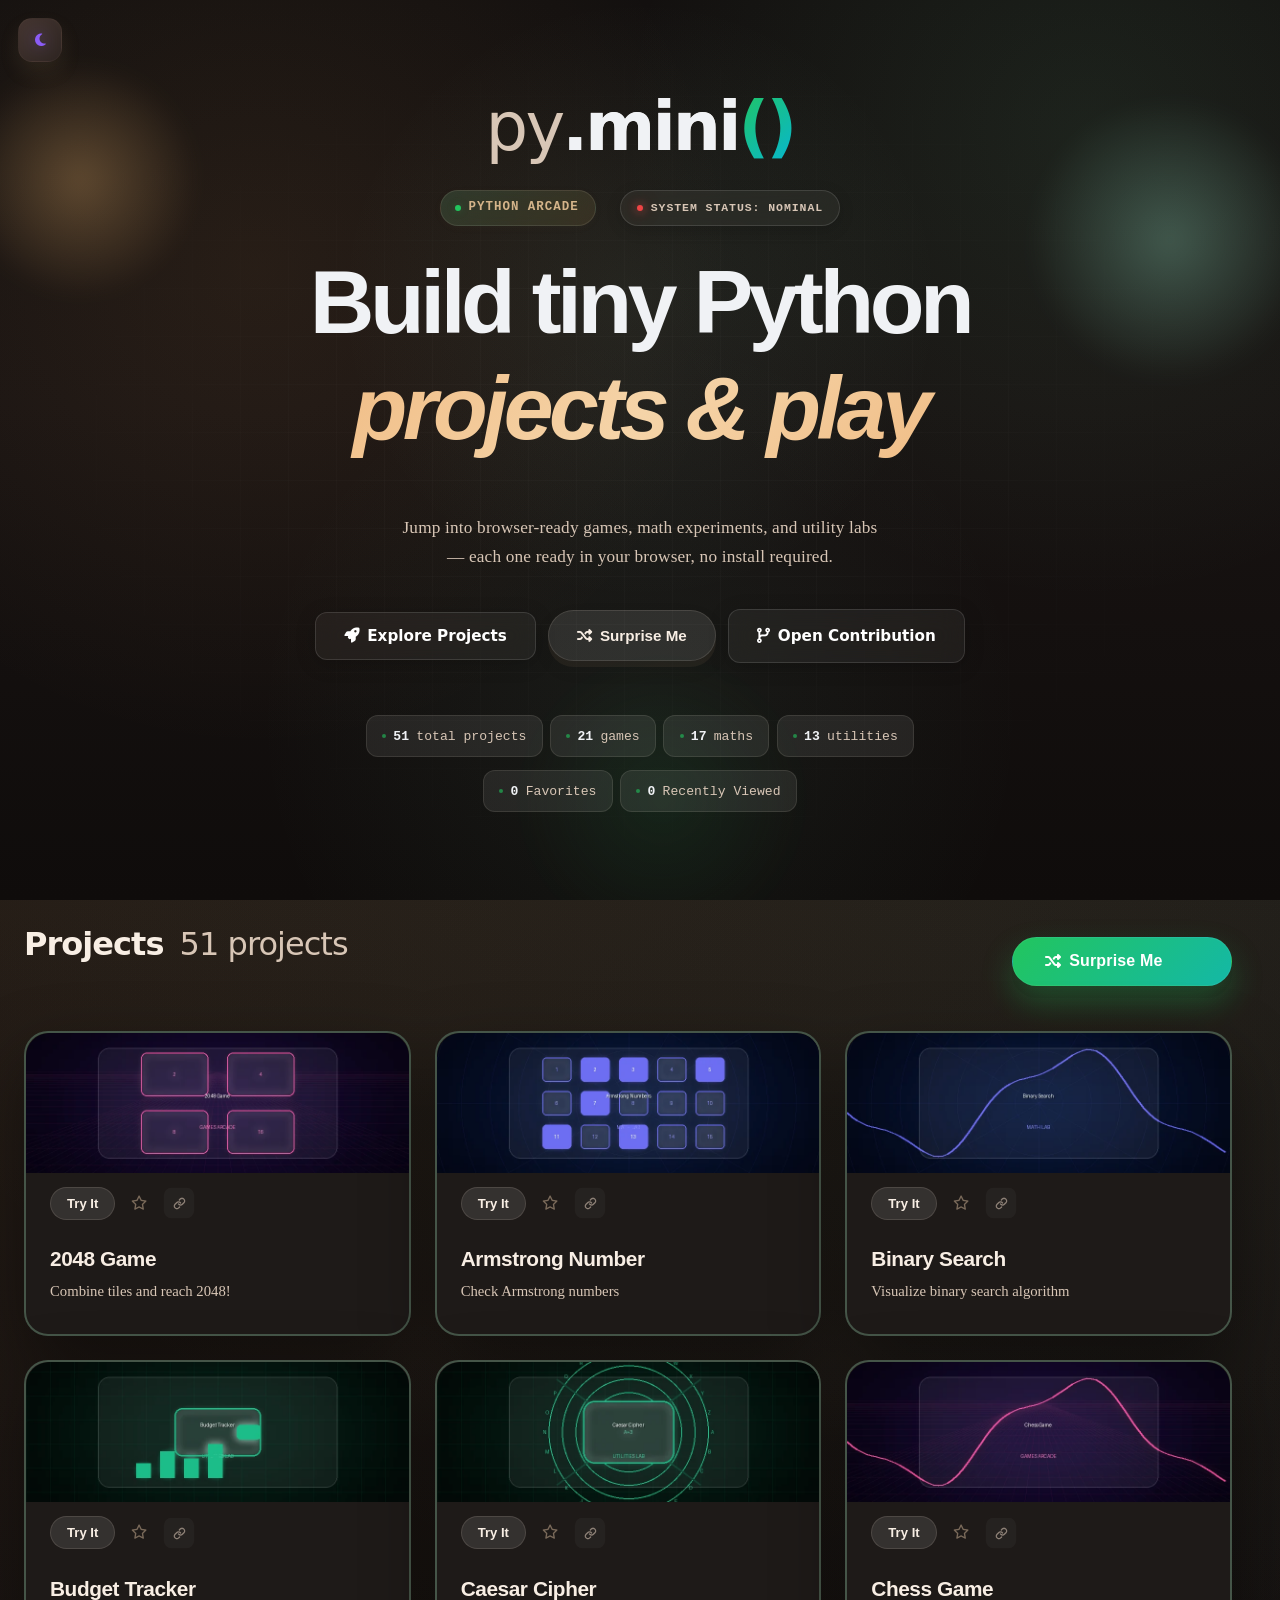
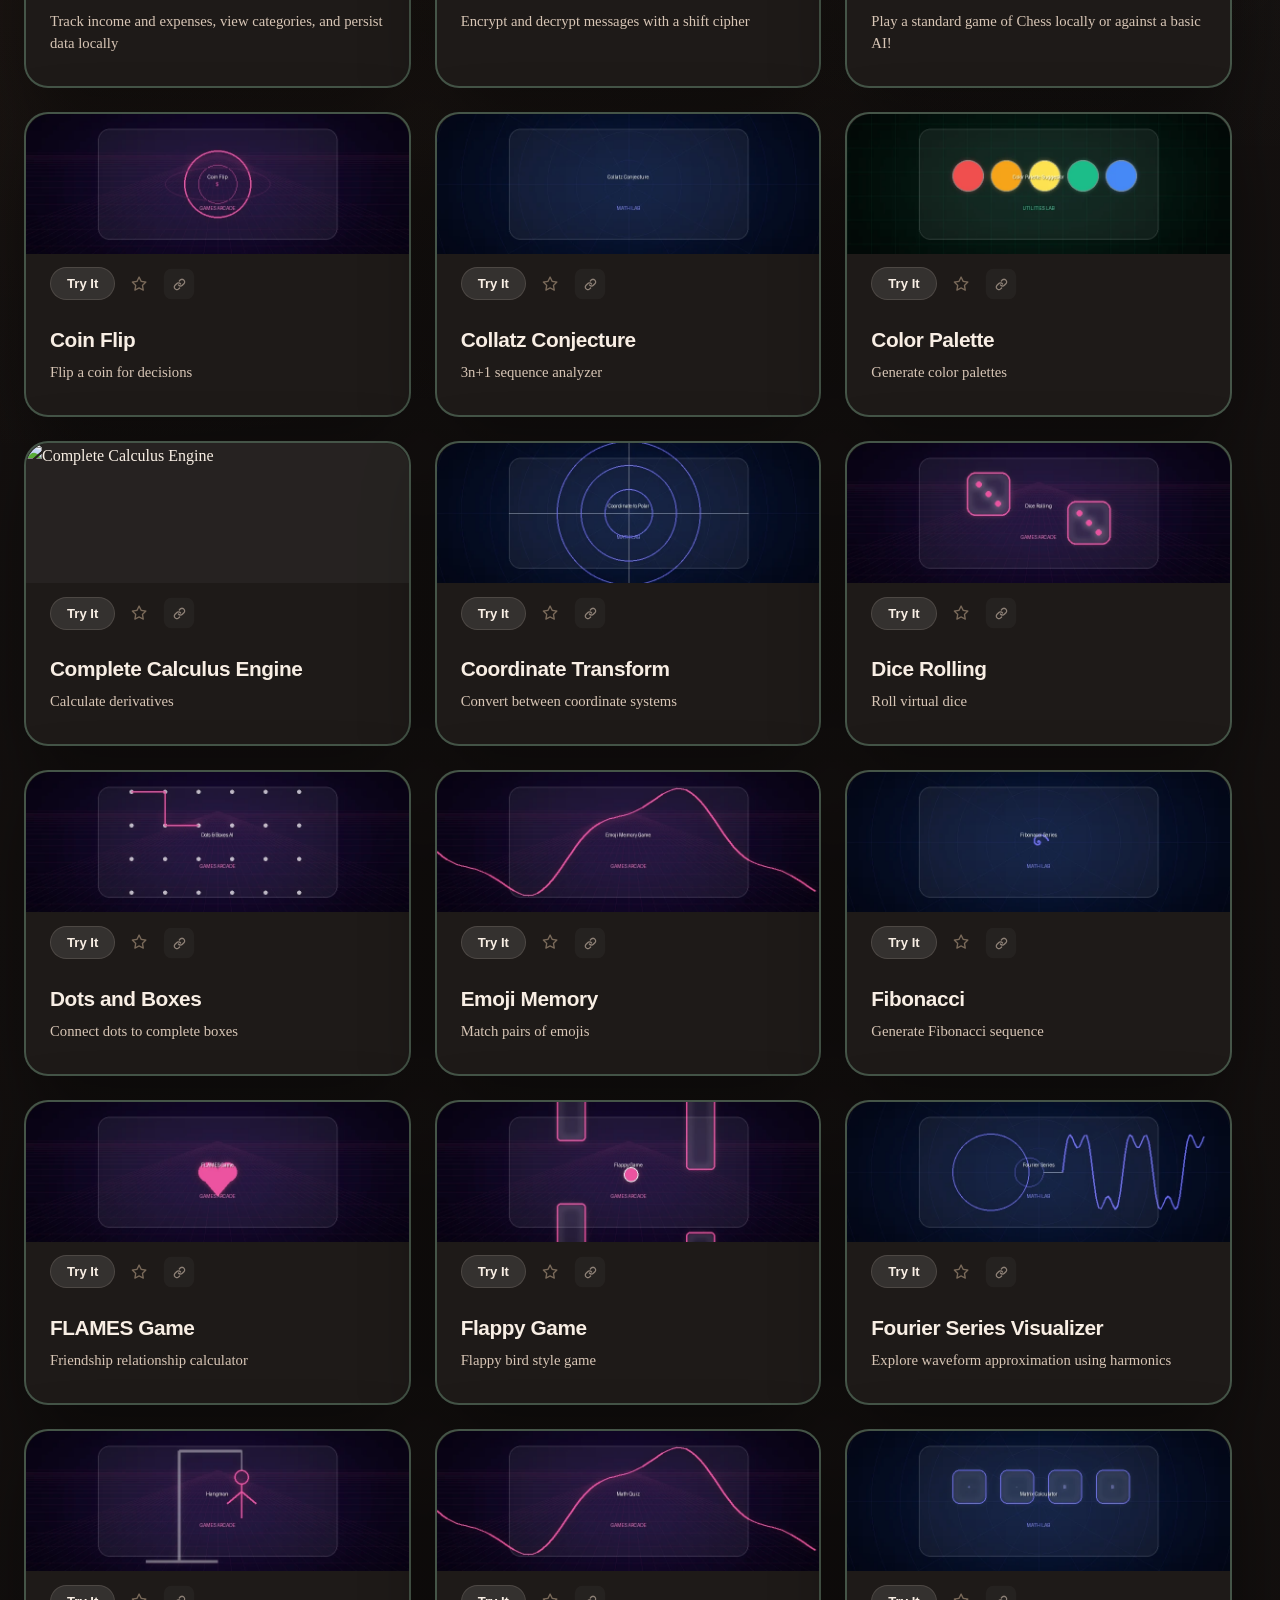
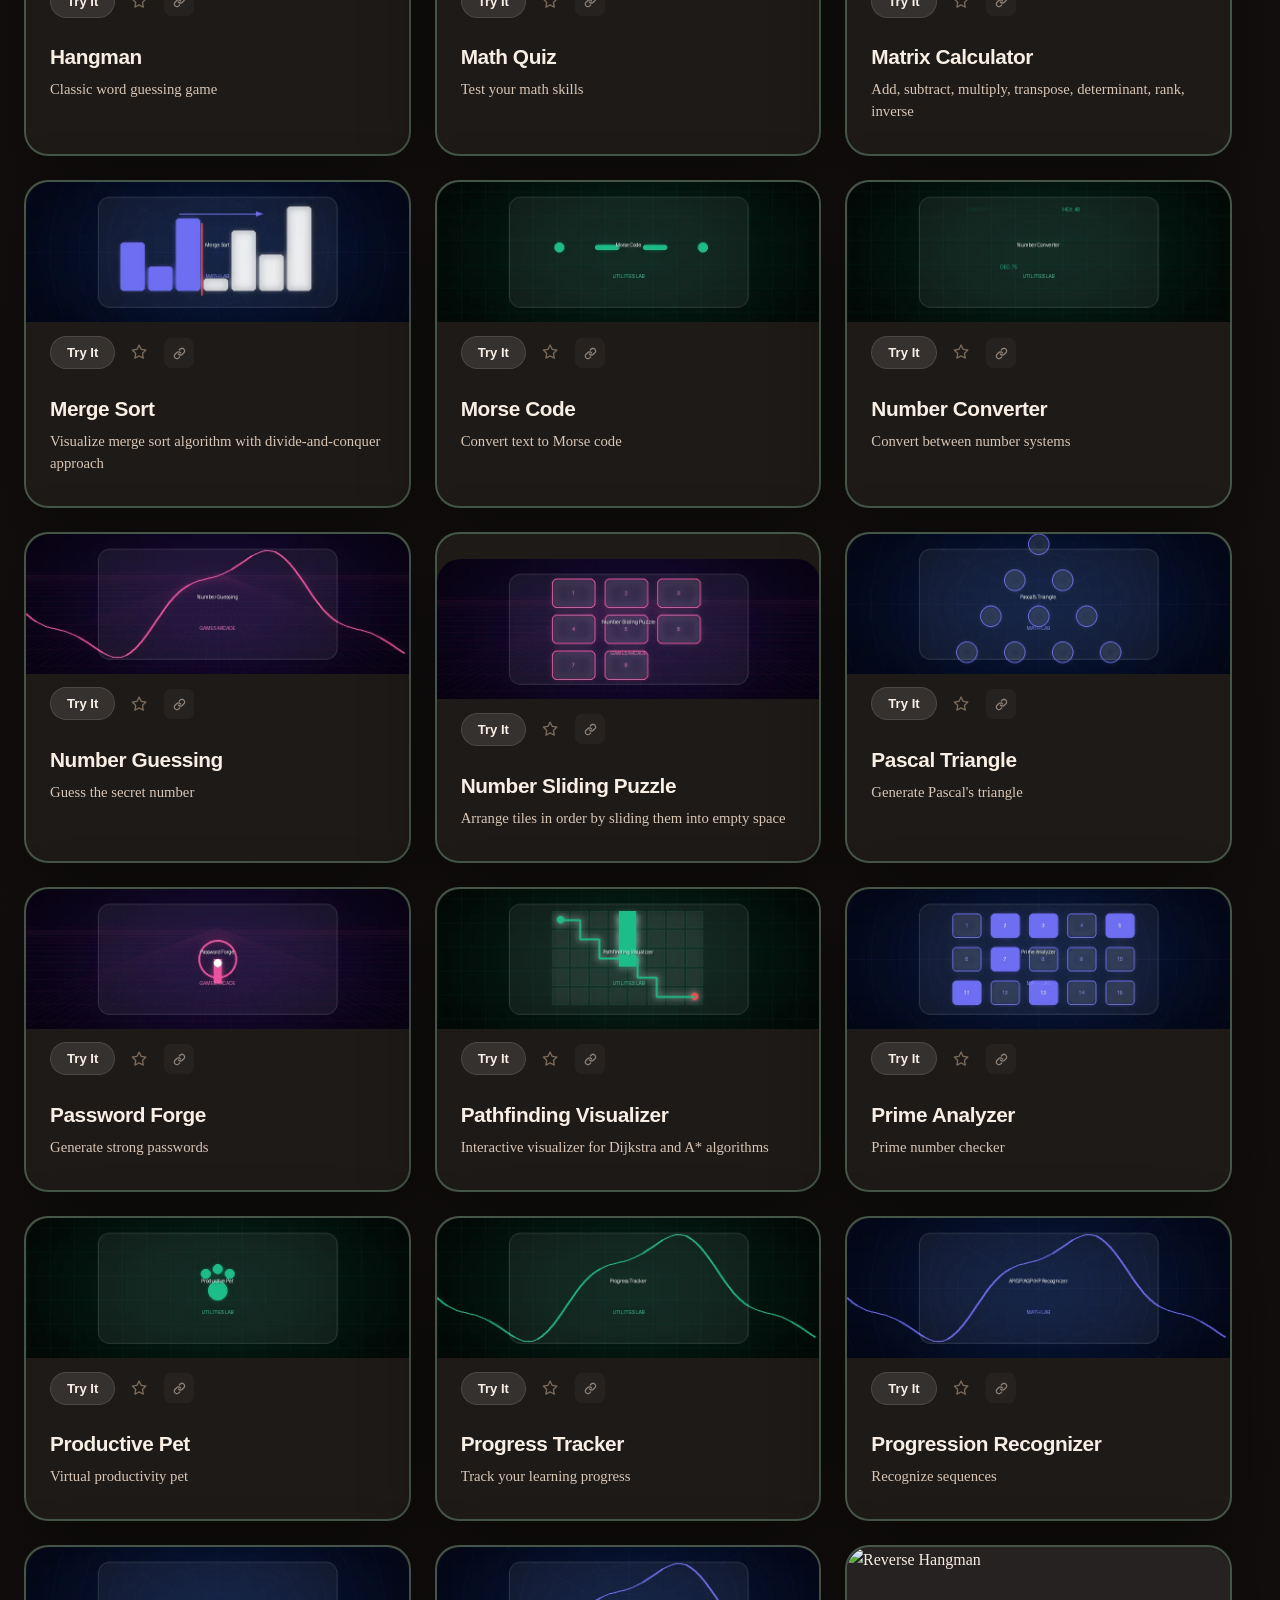
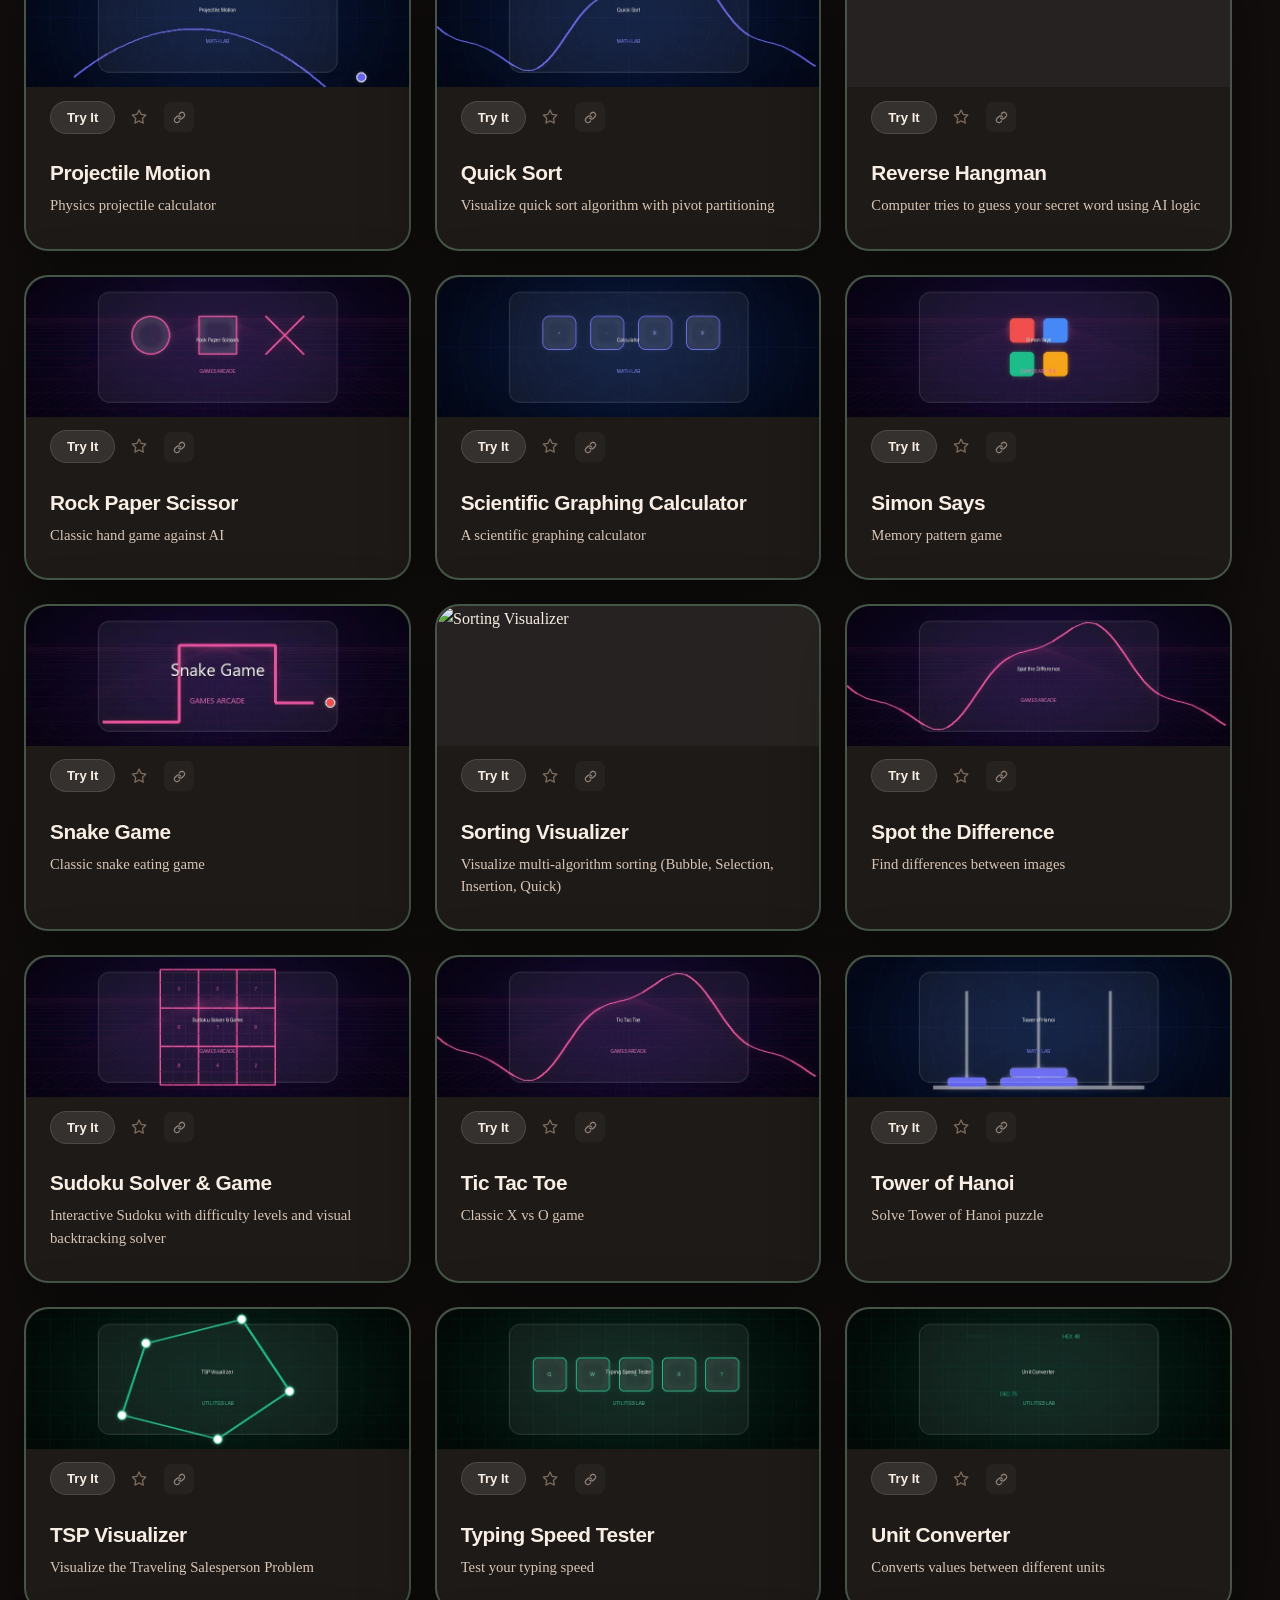
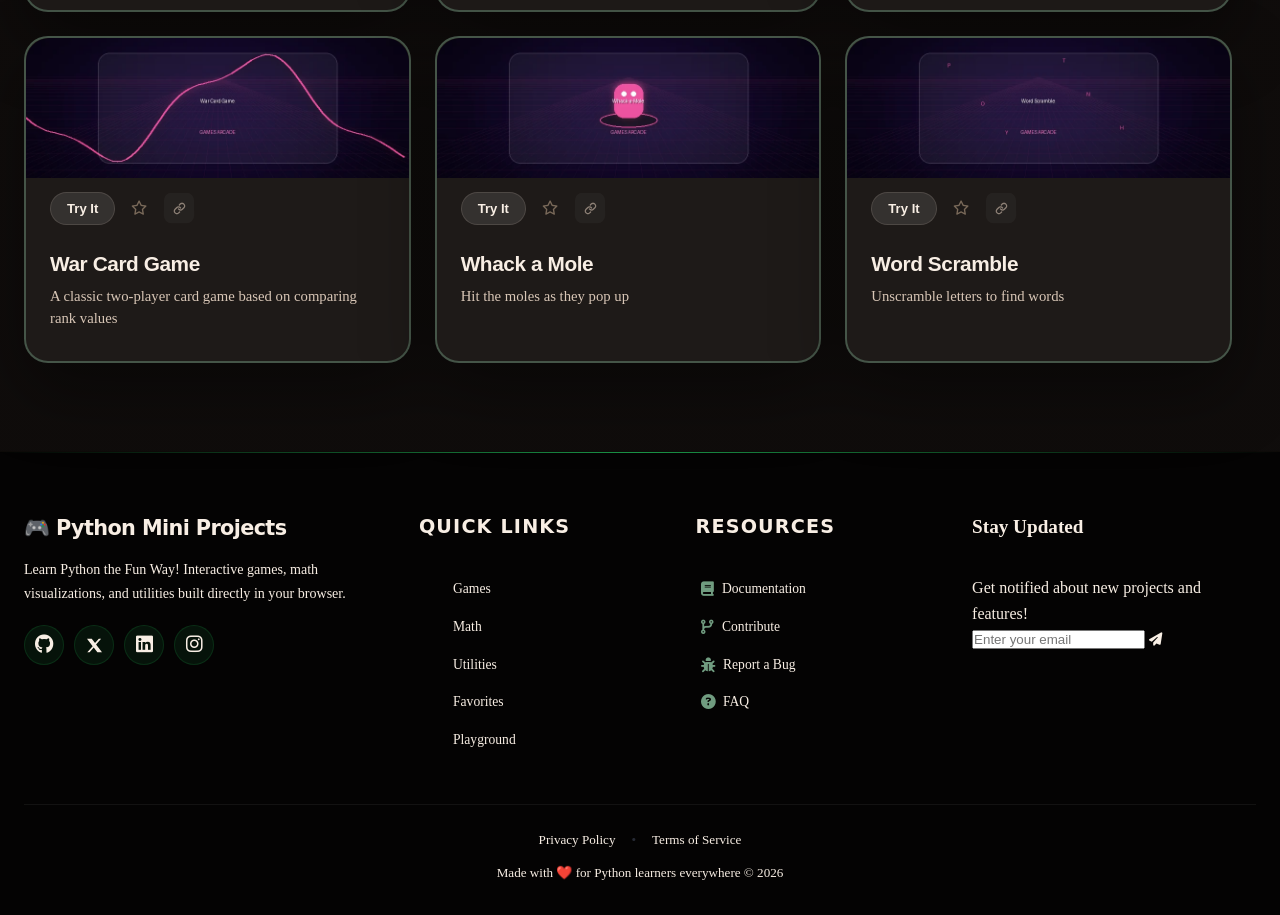
==== commit 755cec38: "Complete removal of Resume Analyser project along with all of its dependency" ====
--- a/web-app/index.html
+++ b/web-app/index.html
@@ -52,35 +52,6 @@
 
   <!-- Cursor Glow -->
   <div aria-hidden="true" class="cursor-glow" id="cursorGlow"></div>
-
-  <!-- Navigation -->
-  <nav aria-label="Primary" class="navbar" id="mainNavbar">
-    <div class="nav-island">
-      <div class="navbar-brand">
-        <a class="logo-wrap" href="#">
-          <img alt="PyMini Logo" class="navbar-logo" src="assets/favicon.svg" / loading="lazy">
-          <div class="logo-text">
-            <span class="logo-py">py</span>
-            <span class="logo-mini">.mini</span>
-            <span class="logo-parens">()</span>
-          </div>
-          <span class="logo-tagline">games, math &amp; terminal toys</span>
-        </a>
-      </div>
-      <div class="search-box">
-        <i class="fas fa-search"></i>
-        <input aria-label="Search projects" id="navSearchInput" placeholder="Search projects or games..." type="text" />
-      </div>
-      <div class="nav-controls" id="navControls">
-        <button aria-label="Mute sounds" class="sound-toggle" type="button">
-          <i class="fas fa-volume-up"></i>
-        </button>
-        <button aria-label="Switch theme" class="theme-toggle" type="button">
-          <i class="fas fa-moon"></i>
-        </button>
-      </div>
-    </div>
-  </nav>
 
   <aside class="sidebar-dock" id="mainSidebar">
     <button class="sidebar-mobile-close" id="sidebarMobileClose" aria-label="Close sidebar" type="button">
@@ -127,6 +98,20 @@
         </div>
       </div>
     </div>
+
+    <div class="recent-searches-section" id="recentSearchesSection">
+  <div class="dropdown-section-title recent-searches-header" style="display: flex; justify-content: space-between; align-items: center; margin-bottom: 10px;">
+    <span class="recent-searches-heading" style="color: #e2e8f0; font-weight: 500;">
+      <i class="fas fa-history" aria-hidden="true" style="margin-right: 6px; color: #a78bfa;"></i>
+      Search History
+    </span>
+    <button id="clearRecentBtn" class="recent-clear-all-btn" aria-label="Clear recent searches" style="background: none; border: none; color: #ef4444; font-size: 0.85rem; cursor: pointer; display: flex; align-items: center; gap: 5px;">
+      <i class="fas fa-trash-alt"></i> Clear History
+    </button>
+  </div>
+  <div class="recent-searches-chips" id="recentSearchesList" role="list"></div>
+</div>
+
     <div class="sidebar-menu-wrapper">
       <div class="sidebar-menu-title">Categories</div>
       <nav class="sidebar-menu" role="tablist" aria-label="Filter by category">
@@ -261,194 +246,6 @@
         </div>
       </div>
     </section>
-
-    <!-- Sticky Filter Bar -->
-    <div class="sticky-filter-bar visible" id="stickyFilterBar" aria-label="Project category filters">
-      <div class="sticky-filter-inner">
-        <button aria-selected="true" class="sticky-tab active" data-sticky-category="all" role="tab" tabindex="0"
-          type="button">
-          All
-        </button>
-        <button aria-selected="false" class="sticky-tab" data-sticky-category="games" role="tab" tabindex="-1"
-          type="button">
-          Games
-        </button>
-        <button aria-selected="false" class="sticky-tab" data-sticky-category="math" role="tab" tabindex="-1"
-          type="button">
-          Math
-        </button>
-        <button aria-selected="false" class="sticky-tab" data-sticky-category="utilities" role="tab" tabindex="-1"
-          type="button">
-          Utilities
-        </button>
-        <button aria-selected="false" class="sticky-tab" data-sticky-category="favorites" role="tab" tabindex="-1"
-          type="button">
-          Favorites
-        </button>
-        <button aria-selected="false" class="sticky-tab" data-sticky-category="playground" role="tab" tabindex="-1"
-          type="button">
-          Playground
-        </button>
-      </div>
-    </div>
-
-    <section class="stats-dashboard-section">
-  <div class="container">
-
-<div class="section-header">
-  <h2 class="section-heading">
-    <span class="heading-text">Project Statistics</span>
-  </h2>
-</div>
-
-    <div class="stats-dashboard">
-
-      <div class="stats-card" data-filter="all">
-        <h3 id="statsTotal">0</h3>
-        <p>Total Projects</p>
-      </div>
-
-      <div class="stats-card" data-filter="games">
-        <h3 id="statsGames">0</h3>
-        <p>Games</p>
-      </div>
-
-      <div class="stats-card" data-filter="math">
-        <h3 id="statsMath">0</h3>
-        <p>Math</p>
-      </div>
-
-      <div class="stats-card" data-filter="utilities">
-        <h3 id="statsUtilities">0</h3>
-        <p>Utilities</p>
-      </div>
-
-      <div class="stats-card" data-filter="favorites">
-        <h3 id="statsFavorites">0</h3>
-        <p>Favorites</p>
-      </div>
-
-      <div class="stats-card">
-        <h3 id="statsViewed">0</h3>
-        <p>Recently Viewed</p>
-      </div>
-
-    </div>
-
-  </div>
-</section>
-
-    <!-- Timeline Section -->
-    <section class="hero-timeline-section" id="timelineSection">
-      <div class="timeline-background" aria-hidden="true"></div>
-      <div aria-hidden="true" class="timeline-orb timeline-orb-one"></div>
-      <div aria-hidden="true" class="timeline-orb timeline-orb-two"></div>
-      <div class="timeline-container">
-        <div class="timeline-route-badge">TRACK-ROUTE</div>
-        <div class="timeline-grid">
-          <div class="timeline-item" data-reveal>
-            <div class="timeline-content">
-              <span class="timeline-icon" data-lucide="house"></span>
-              <div class="timeline-text">
-                <span class="timeline-step">01</span>
-                <h3 class="timeline-title">Welcome</h3>
-                <p class="timeline-desc">
-                  Jump into a tiny Python arcade built for curious beginners
-                </p>
-              </div>
-            </div>
-            <div class="timeline-node">
-              <div class="timeline-dot"></div>
-            </div>
-            <div></div>
-          </div>
-          <div class="timeline-item" data-reveal>
-            <div></div>
-            <div class="timeline-node">
-              <div class="timeline-dot"></div>
-            </div>
-            <div class="timeline-content">
-              <span class="timeline-icon" data-lucide="compass"></span>
-              <div class="timeline-text">
-                <span class="timeline-step">02</span>
-                <h3 class="timeline-title">Explore</h3>
-                <p class="timeline-desc">
-                  Browse games, math puzzles &amp; utilities — each one ready
-                  in your browser
-                </p>
-              </div>
-            </div>
-          </div>
-          <div class="timeline-item" data-reveal>
-            <div class="timeline-content">
-              <span class="timeline-icon" data-lucide="play"></span>
-              <div class="timeline-text">
-                <span class="timeline-step">03</span>
-                <h3 class="timeline-title">Play</h3>
-                <p class="timeline-desc">
-                  Launch any project instantly, experiment with code, and
-                  share your wins
-                </p>
-              </div>
-            </div>
-            <div class="timeline-node">
-              <div class="timeline-dot"></div>
-            </div>
-            <div></div>
-          </div>
-          <div class="timeline-item" data-reveal>
-            <div></div>
-            <div class="timeline-node">
-              <div class="timeline-dot"></div>
-            </div>
-            <div class="timeline-content">
-              <span class="timeline-icon" data-lucide="book-open"></span>
-              <div class="timeline-text">
-                <span class="timeline-step">04</span>
-                <h3 class="timeline-title">Learn</h3>
-                <p class="timeline-desc">
-                  Pick up Python concepts as you play — loops, logic, data
-                  &amp; more
-                </p>
-              </div>
-            </div>
-          </div>
-          <div class="timeline-item" data-reveal>
-            <div class="timeline-content">
-              <span class="timeline-icon" data-lucide="hammer"></span>
-              <div class="timeline-text">
-                <span class="timeline-step">05</span>
-                <h3 class="timeline-title">Build</h3>
-                <p class="timeline-desc">
-                  Create your own mini projects and share them with the
-                  community
-                </p>
-              </div>
-            </div>
-            <div class="timeline-node">
-              <div class="timeline-dot"></div>
-            </div>
-            <div></div>
-          </div>
-          <div class="timeline-item" data-reveal>
-            <div></div>
-            <div class="timeline-node">
-              <div class="timeline-dot"></div>
-            </div>
-            <div class="timeline-content">
-              <span class="timeline-icon" data-lucide="share-2"></span>
-              <div class="timeline-text">
-                <span class="timeline-step">06</span>
-                <h3 class="timeline-title">Share</h3>
-                <p class="timeline-desc">
-                  Show off your work, get feedback, and keep growing as a dev
-                </p>
-              </div>
-            </div>
-          </div>
-        </div>
-      </div>
-    </section>
     
 <!-- Recently Viewed Section -->
 <section class="projects-section" id="recentlyViewedSection">
@@ -711,7 +508,6 @@
   <script defer src="js/projects/spot-the-difference.js"></script>
   <script defer src="js/projects/sudoku-game.js"></script>
   <script defer src="js/projects/color-palette.js"></script>
-  <script defer src="js/projects/resume-analyzer.js"></script>
   <script src="js/projects/caesar-cipher.js"></script>
   <script src="js/projects/matrix-calculator.js"></script>
   <script defer src="js/projects/reverse-hangman.js"></script>
@@ -1069,13 +865,6 @@
           tags: "utility,design",
         },
         {
-          project: "resume-analyzer",
-          title: "Resume Analyzer",
-          category: "utilities",
-          desc: "Analyze and improve resumes",
-          tags: "utility,career",
-        },
-        {
           project: "calculator",
           title: "Scientific Graphing Calculator",
           category: "math",
--- a/web-app/css/styles.css
+++ b/web-app/css/styles.css
@@ -484,20 +484,6 @@
   border-color: var(--border-accent);
 }
 
-.logo-tagline::before {
-  content: "";
-  width: 5px;
-  height: 5px;
-  border-radius: 50%;
-  background: var(--accent);
-  box-shadow: 0 0 8px var(--accent-glow);
-}
-
-@media (min-width: 900px) {
-  .logo-tagline {
-    display: inline-flex;
-  }
-}
 
 /* ── Search ────────────────────────────────────────────────── */
 /* Glowing Sound and Theme Toggle Icons */
@@ -632,13 +618,6 @@
   line-height: 1;
 }
 
-/* ── Nav Controls ──────────────────────────────────────────── */
-.nav-controls {
-  display: flex;
-  align-items: center;
-  gap: 8px;
-  flex-shrink: 0;
-}
 
 .sound-toggle,
 .theme-toggle {
@@ -719,8 +698,7 @@
   overflow: hidden;
 }
 
-#boardCanvas,
-#timelineCanvas {
+#boardCanvas{
   position: absolute;
   inset: 0;
   width: 100%;
@@ -896,234 +874,6 @@
 
 .hidden {
   display: none !important;
-}
-
-/* ── AI Resume Analyzer ────────────────────────────────────── */
-.resume-analyzer-shell {
-  max-width: 960px;
-  margin: 0 auto;
-  padding: 0.25rem 0 0.75rem;
-}
-
-.resume-analyzer-hero {
-  display: flex;
-  align-items: flex-start;
-  justify-content: space-between;
-  gap: 1rem;
-  margin-bottom: 1rem;
-}
-
-.resume-analyzer-copy h2 {
-  margin: 0.35rem 0 0.45rem;
-  font-size: clamp(1.8rem, 4vw, 2.6rem);
-  letter-spacing: -0.04em;
-}
-
-.resume-analyzer-copy p {
-  margin: 0;
-  color: var(--text-secondary);
-  line-height: 1.6;
-}
-
-.resume-analyzer-badge,
-.resume-analyzer-pill {
-  display: inline-flex;
-  align-items: center;
-  gap: 0.5rem;
-  padding: 0.55rem 0.9rem;
-  border-radius: 999px;
-  border: 1px solid var(--border);
-  background: var(--bg-glass);
-  color: var(--text-secondary);
-  font-family: var(--font-mono);
-  font-size: 0.72rem;
-  letter-spacing: 0.08em;
-  text-transform: uppercase;
-}
-
-.resume-analyzer-pill {
-  white-space: nowrap;
-}
-
-.resume-analyzer-grid {
-  display: grid;
-  gap: 1rem;
-}
-
-.resume-panel {
-  background: var(--bg-elevated);
-  border: 1px solid var(--border);
-  border-radius: 22px;
-  padding: 1.1rem;
-  box-shadow: var(--shadow-sm);
-}
-
-.resume-upload-box {
-  display: grid;
-  place-items: center;
-  gap: 0.75rem;
-  padding: 1.25rem;
-  border-radius: 18px;
-  border: 1.5px dashed var(--accent);
-  background: linear-gradient(180deg,
-      rgba(34, 197, 94, 0.06),
-      rgba(6, 182, 212, 0.04));
-  text-align: center;
-}
-
-.resume-upload-icon {
-  font-size: 2.4rem;
-  color: var(--accent);
-}
-
-.resume-file-btn {
-  display: inline-flex;
-  align-items: center;
-  gap: 0.5rem;
-  padding: 0.8rem 1.15rem;
-  border-radius: 12px;
-  background: var(--accent);
-  color: #fff;
-  font-weight: 700;
-  cursor: pointer;
-  transition:
-    transform var(--duration-fast) var(--ease-out-expo),
-    box-shadow var(--duration-fast) ease;
-}
-
-.resume-file-btn:hover {
-  transform: translateY(-1px);
-  box-shadow: 0 0 0 4px var(--accent-soft);
-}
-
-.resume-upload-box p {
-  margin: 0;
-  color: var(--text-secondary);
-}
-
-.resume-analyze-btn {
-  width: 100%;
-  margin-top: 1rem;
-  padding: 0.95rem 1rem;
-  border: none;
-  border-radius: 14px;
-  background: linear-gradient(135deg, var(--accent), #06b6d4);
-  color: #fff;
-  font-family: var(--font-sans);
-  font-weight: 700;
-  cursor: pointer;
-  box-shadow: 0 14px 30px rgba(34, 197, 94, 0.18);
-  transition:
-    transform var(--duration-fast) var(--ease-out-expo),
-    box-shadow var(--duration-fast) ease;
-}
-
-.resume-analyze-btn:hover {
-  transform: translateY(-2px);
-  box-shadow: 0 18px 34px rgba(34, 197, 94, 0.24);
-}
-
-.resume-score-panel h3,
-.resume-mini-card h3 {
-  margin: 0 0 0.9rem;
-  font-size: 1.05rem;
-}
-
-.resume-score-panel {
-  display: grid;
-  place-items: center;
-  text-align: center;
-}
-
-.resume-progress-circle {
-  width: 136px;
-  height: 136px;
-  border-radius: 50%;
-  border: 10px solid var(--accent);
-  display: grid;
-  place-items: center;
-  margin: 0.2rem auto 1rem;
-  background: radial-gradient(circle at 30% 30%,
-      rgba(255, 255, 255, 0.08),
-      transparent 55%);
-}
-
-.resume-progress-circle span {
-  font-size: 2rem;
-  font-weight: 800;
-}
-
-.resume-extra-info {
-  color: var(--text-secondary);
-  font-size: 0.92rem;
-}
-
-.resume-bottom-panel {
-  display: grid;
-  grid-template-columns: repeat(2, minmax(0, 1fr));
-  gap: 1rem;
-}
-
-.resume-mini-card {
-  background: var(--bg-glass);
-  border: 1px solid var(--border);
-  border-radius: 18px;
-  padding: 1rem;
-}
-
-.resume-keyword-item {
-  margin-bottom: 0.95rem;
-}
-
-.resume-keyword-item span {
-  display: inline-block;
-  margin-bottom: 0.45rem;
-  color: var(--text);
-  font-weight: 600;
-}
-
-.resume-bar {
-  height: 10px;
-  border-radius: 999px;
-  overflow: hidden;
-  background: var(--bg-elevated);
-}
-
-.resume-bar>div {
-  height: 100%;
-  border-radius: inherit;
-  background: linear-gradient(90deg, var(--accent), #06b6d4);
-}
-
-.resume-suggestion {
-  display: flex;
-  gap: 0.7rem;
-  align-items: flex-start;
-  margin-top: 0.85rem;
-  color: var(--text-secondary);
-}
-
-.resume-suggestion i {
-  color: var(--accent);
-  margin-top: 0.2rem;
-}
-
-@media (max-width: 720px) {
-  .resume-analyzer-hero {
-    flex-direction: column;
-  }
-
-  .resume-analyzer-pill {
-    white-space: normal;
-  }
-
-  .resume-bottom-panel {
-    grid-template-columns: 1fr;
-  }
-
-  .resume-panel {
-    padding: 1rem;
-  }
 }
 
 /* ── Hero Badge Row (Glassified Kicker & Status Button) ──────── */
@@ -1418,371 +1168,6 @@
   opacity: 0.6;
 }
 
-/* ── Hero Timeline ─────────────────────────────────────────── */
-.hero-timeline-section {
-  position: relative;
-  padding: 80px 0;
-  overflow: hidden;
-}
-
-.timeline-container {
-  position: relative;
-  max-width: 1280px;
-  margin: 0 auto;
-  padding: 0 24px;
-}
-
-.timeline-grid {
-  display: flex;
-  flex-direction: column;
-  gap: 80px;
-  position: relative;
-  z-index: 1;
-}
-
-.timeline-item {
-  display: grid;
-  grid-template-columns: 1fr 40px 1fr;
-  gap: 32px;
-  align-items: center;
-  opacity: 0;
-  transform: translateY(40px);
-  transition:
-    opacity 0.6s var(--ease-out-expo),
-    transform 0.6s var(--ease-out-expo);
-}
-
-.timeline-item.visible {
-  opacity: 1;
-  transform: translateY(0);
-}
-
-.timeline-item:nth-child(odd) .timeline-content {
-  grid-column: 1;
-  text-align: right;
-}
-
-.timeline-item:nth-child(even) .timeline-content {
-  grid-column: 3;
-  text-align: left;
-}
-
-.timeline-node {
-  grid-column: 2;
-  display: flex;
-  align-items: center;
-  justify-content: center;
-  position: relative;
-  z-index: 2;
-}
-
-.timeline-dot {
-  width: 14px;
-  height: 14px;
-  border-radius: 50%;
-  background: var(--bg);
-  border: 2px solid var(--text-tertiary);
-  transition: all var(--duration-base) var(--ease-out-expo);
-  position: relative;
-}
-
-.timeline-item.visible .timeline-dot {
-  border-color: var(--accent);
-  background: var(--accent);
-  box-shadow: 0 0 20px var(--accent-glow);
-  transform: scale(1.2);
-}
-
-.timeline-item.active .timeline-dot {
-  transform: scale(1.6);
-  box-shadow:
-    0 0 30px var(--accent-glow),
-    0 0 60px rgba(34, 197, 94, 0.15);
-}
-
-.timeline-dot::after {
-  content: "";
-  position: absolute;
-  inset: -4px;
-  border-radius: 50%;
-  border: 2px solid var(--accent);
-  opacity: 0;
-  transform: scale(0.8);
-  transition: all 0.6s var(--ease-out-expo);
-}
-
-.timeline-item.active .timeline-dot::after {
-  opacity: 1;
-  transform: scale(1);
-  animation: timelinePulse 2s ease-in-out infinite;
-}
-
-@keyframes timelinePulse {
-
-  0%,
-  100% {
-    transform: scale(1);
-    opacity: 0.6;
-  }
-
-  50% {
-    transform: scale(1.5);
-    opacity: 0;
-  }
-}
-
-.timeline-item.active .timeline-content {
-  border-color: var(--accent);
-  box-shadow:
-    0 0 30px var(--accent-glow),
-    var(--shadow-lg);
-  transform: translateY(-4px) scale(1.02);
-  background: var(--surface-hover);
-}
-
-.timeline-item.active .timeline-title {
-  background: linear-gradient(135deg, var(--accent), #22c55e);
-  -webkit-background-clip: text;
-  -webkit-text-fill-color: transparent;
-  background-clip: text;
-}
-
-.timeline-content {
-  display: flex;
-  align-items: center;
-  gap: 16px;
-  padding: 24px;
-  border-radius: 16px;
-  background: var(--surface);
-  border: 1px solid var(--border);
-  backdrop-filter: blur(12px);
-  transition: all var(--duration-base) ease;
-}
-
-.timeline-item:nth-child(odd) .timeline-content {
-  flex-direction: row-reverse;
-}
-
-.timeline-item:nth-child(even) .timeline-content {
-  flex-direction: row;
-}
-
-.timeline-icon {
-  flex-shrink: 0;
-  width: 28px;
-  height: 28px;
-  color: var(--accent);
-  transition: transform var(--duration-base) var(--ease-out-expo);
-}
-
-.timeline-item:nth-child(odd) .timeline-text {
-  padding-right: 12px;
-  border-right: 2px solid var(--accent);
-  border-right-color: rgba(34, 197, 94, 0.5);
-}
-
-.timeline-item:nth-child(even) .timeline-text {
-  padding-left: 12px;
-  border-left: 2px solid var(--accent);
-  border-left-color: rgba(34, 197, 94, 0.5);
-}
-
-.timeline-item.active .timeline-icon {
-  transform: scale(1.2);
-}
-
-.timeline-text {
-  flex: 1;
-}
-
-.timeline-item:nth-child(odd) .timeline-text {
-  text-align: right;
-}
-
-.timeline-item:nth-child(even) .timeline-text {
-  text-align: left;
-}
-
-.timeline-item.visible .timeline-content {
-  border-color: var(--border-accent);
-  box-shadow: var(--shadow-md);
-}
-
-.timeline-step {
-  font-family: var(--font-mono);
-  font-size: 0.7rem;
-  font-weight: 600;
-  color: var(--accent);
-  letter-spacing: 0.08em;
-  text-transform: uppercase;
-  margin-bottom: 6px;
-  display: block;
-}
-
-.timeline-title {
-  font-family: var(--font-sans);
-  font-size: 1.15rem;
-  font-weight: 700;
-  margin-bottom: 6px;
-  letter-spacing: -0.02em;
-}
-
-.timeline-desc {
-  font-size: 0.9rem;
-  color: var(--text-secondary);
-  line-height: 1.6;
-}
-
-/* ── Timeline Route Badge ────────────────────────────────── */
-.timeline-route-badge {
-  position: absolute;
-  top: -55px;
-  /* Offset upward to sit beautifully above the first timeline grid row */
-  right: 24px;
-  font-family: var(--font-sans);
-  font-size: clamp(1.5rem,
-      4vw,
-      2.75rem);
-  /* Mathematically half of the hero title clamp(3rem, 8vw, 5.5rem) */
-  font-weight: 800;
-  line-height: 1.05;
-  letter-spacing: -0.04em;
-  background: linear-gradient(135deg, var(--accent), #06b6d4);
-  -webkit-background-clip: text;
-  -webkit-text-fill-color: transparent;
-  background-clip: text;
-  z-index: 10;
-  pointer-events: none;
-  text-transform: uppercase;
-}
-
-.timeline-route-badge::after {
-  content: "";
-  position: absolute;
-  bottom: -6px;
-  /* Position beneath the text */
-  left: 0;
-  width: 100%;
-  height: 4px;
-  background: var(--accent);
-  box-shadow: 0 0 10px var(--accent-glow);
-  border-radius: 2px;
-}
-
-/* ── Timeline Section Background Grid & Orbs (Matching Hero) ── */
-.timeline-background {
-  position: absolute;
-  inset: 0;
-  z-index: 0;
-  overflow: hidden;
-  pointer-events: none;
-}
-
-.timeline-background::before {
-  content: "";
-  position: absolute;
-  inset: 0;
-  background-image:
-    linear-gradient(to right, var(--border) 1px, transparent 1px),
-    linear-gradient(to bottom, var(--border) 1px, transparent 1px);
-  background-size: 48px 48px;
-  opacity: 0.3;
-  mask-image: radial-gradient(ellipse at center, black 30%, transparent 70%);
-  -webkit-mask-image: radial-gradient(ellipse at center,
-      black 30%,
-      transparent 70%);
-}
-
-.timeline-background::after {
-  content: "";
-  position: absolute;
-  top: 50%;
-  left: 50%;
-  transform: translate(-50%, -50%);
-  width: 800px;
-  height: 800px;
-  background: radial-gradient(circle, var(--accent-soft) 0%, transparent 60%);
-  opacity: 0.5;
-  pointer-events: none;
-}
-
-.timeline-orb {
-  position: absolute;
-  border-radius: 50%;
-  filter: blur(80px);
-  opacity: 0.25;
-  pointer-events: none;
-  z-index: 0;
-}
-
-.timeline-orb-one {
-  width: 400px;
-  height: 400px;
-  right: -100px;
-  top: 20%;
-  background: radial-gradient(circle, rgba(34, 197, 94, 0.25), transparent 70%);
-  animation: orbFloat 20s ease-in-out infinite;
-}
-
-.timeline-orb-two {
-  width: 450px;
-  height: 450px;
-  left: -150px;
-  bottom: 15%;
-  background: radial-gradient(circle, rgba(6, 182, 212, 0.15), transparent 70%);
-  animation: orbFloat 25s ease-in-out infinite reverse;
-}
-
-/* ── Dynamic Timeline SVG Track ──────────────────────────── */
-.timeline-svg {
-  position: absolute;
-  left: 0;
-  top: 0;
-  width: 100%;
-  height: 100%;
-  pointer-events: none;
-  z-index: 2;
-  /* Sits over the background overlays but behind content */
-}
-
-.timeline-svg-track {
-  stroke: var(--text-tertiary);
-  stroke-width: 3px;
-  stroke-linecap: round;
-  /* dot · gap: tiny dot, generous gap → sparse dotted look */
-  stroke-dasharray: 3 20;
-  opacity: 0.35;
-  transition: stroke var(--duration-base) ease;
-}
-
-.timeline-svg-fill {
-  stroke: var(--accent);
-  stroke-width: 3px;
-  stroke-linecap: round;
-  stroke-dasharray: 3 20;
-  /* dashoffset animated by JS; starts at full length (path not drawn) */
-  transition: stroke var(--duration-base) ease;
-  filter: drop-shadow(0 0 6px var(--accent-glow));
-}
-
-/* Ensure timeline grid elements overlap properly */
-.timeline-grid {
-  position: relative;
-  z-index: 3;
-  /* Above timeline SVG */
-}
-
-.timeline-item {
-  position: relative;
-  z-index: 4;
-  /* Card layering above grid root */
-}
-
-.timeline-node {
-  position: relative;
-  z-index: 5;
-  /* Step nodes sit on top of everything */
-}
 
 /* ═══════════════════════════════════════════════════════════════
    FILTER SIDEBAR
@@ -1984,13 +1369,11 @@
   }
 
   body.sidebar-active:not(.sidebar-collapsed) .hero-section,
-  body.sidebar-active:not(.sidebar-collapsed) .hero-timeline-section,
   body.sidebar-active:not(.sidebar-collapsed) .playground-section {
     padding-left: 296px !important;
   }
 
   body.sidebar-collapsed .hero-section,
-  body.sidebar-collapsed .hero-timeline-section,
   body.sidebar-collapsed .playground-section {
     padding-left: 128px !important;
   }
@@ -3482,102 +2865,6 @@
   color: #e0c8b4;
 }
 
-/* ── Route and Footer Motion Overrides ────────────────────────── */
-.timeline-route-badge {
-  animation: routeBadgeFloat 4.8s ease-in-out infinite;
-  text-shadow: 0 0 18px rgba(34, 197, 94, 0.18);
-}
-
-.timeline-route-badge::after {
-  height: 5px;
-  background: linear-gradient(90deg, transparent, var(--accent), #06b6d4, transparent);
-  background-size: 200% 100%;
-  animation: routeUnderlineFlow 2.8s linear infinite;
-  filter: drop-shadow(0 0 10px var(--accent-glow));
-}
-
-.timeline-svg-track {
-  stroke: rgba(148, 163, 184, 0.42);
-  stroke-width: 3.5px;
-  stroke-dasharray: 1 18;
-  filter: drop-shadow(0 0 5px rgba(148, 163, 184, 0.12));
-  animation: routeDrift 14s linear infinite;
-}
-
-.timeline-svg-fill {
-  stroke-width: 3.8px;
-  stroke-dasharray: 1 14;
-  filter:
-    drop-shadow(0 0 8px var(--accent-glow)) drop-shadow(0 0 16px rgba(6, 182, 212, 0.12));
-  animation: routeGlowPulse 2.4s ease-in-out infinite;
-}
-
-.timeline-dot {
-  box-shadow: 0 0 0 0 rgba(34, 197, 94, 0);
-}
-
-.timeline-item.visible .timeline-dot {
-  animation: dotPop 520ms var(--ease-out-expo) both;
-}
-
-@keyframes routeBadgeFloat {
-
-  0%,
-  100% {
-    transform: translateY(0) rotate(-0.4deg);
-  }
-
-  50% {
-    transform: translateY(-4px) rotate(0.4deg);
-  }
-}
-
-@keyframes routeUnderlineFlow {
-  from {
-    background-position: 0% 50%;
-  }
-
-  to {
-    background-position: 200% 50%;
-  }
-}
-
-@keyframes routeDrift {
-  from {
-    stroke-dashoffset: 0;
-  }
-
-  to {
-    stroke-dashoffset: -96;
-  }
-}
-
-@keyframes routeGlowPulse {
-
-  0%,
-  100% {
-    opacity: 0.92;
-  }
-
-  50% {
-    opacity: 1;
-  }
-}
-
-@keyframes dotPop {
-  0% {
-    transform: scale(0.5);
-  }
-
-  70% {
-    transform: scale(1.3);
-  }
-
-  100% {
-    transform: scale(1.2);
-  }
-}
-
 .footer-content>* {
   transition: transform 0.35s ease, opacity 0.35s ease;
 }
@@ -3647,11 +2934,6 @@
 
 @media (prefers-reduced-motion: reduce) {
 
-  .timeline-route-badge,
-  .timeline-route-badge::after,
-  .timeline-svg-track,
-  .timeline-svg-fill,
-  .timeline-item.visible .timeline-dot,
   .footer-content>*,
   .footer-links li,
   .footer-brand h2,
@@ -3814,10 +3096,6 @@
     grid-template-columns: repeat(2, 1fr);
   }
 
-  .timeline-item {
-    grid-template-columns: 1fr 32px 1fr;
-    gap: 20px;
-  }
 }
 
 @media (max-width: 900px) {
@@ -3828,62 +3106,14 @@
   .footer-brand {
     grid-column: 1 / -1;
   }
-
-  .hero-timeline-section {
-    display: none;
-  }
 }
 
 @media (max-width: 768px) {
-  .navbar {
-    top: 8px;
-    width: calc(100% - 16px);
-  }
-
-  .nav-island {
-    height: 60px;
-    padding: 0 12px;
-    border-radius: 16px;
-  }
-
-  .navbar.scrolled .nav-island {
-    height: 56px;
-  }
-
-  .logo-tagline {
-    display: none;
-  }
+
 
   .search-box {
     max-width: none;
     width: 100%;
-  }
-
-  .nav-controls {
-    display: none;
-    flex-direction: column;
-    align-items: stretch;
-    gap: 6px;
-    position: absolute;
-    top: calc(100% + 8px);
-    left: 0;
-    right: 0;
-    background: var(--surface);
-    border: 1px solid var(--border);
-    border-radius: 14px;
-    padding: 8px;
-    box-shadow: var(--shadow-lg);
-  }
-
-  .nav-controls.mobile-active {
-    display: flex;
-  }
-
-  .nav-controls .sound-toggle,
-  .nav-controls .theme-toggle {
-    width: 100%;
-    border-radius: 10px;
-    height: 40px;
   }
 
   .hero-section {
@@ -4232,7 +3462,6 @@
 @media (max-width: 768px) {
 
   .hero-code-snippets,
-  .navbar-tagline,
   .search-shortcut {
     display: none;
   }
@@ -4733,13 +3962,6 @@
   transition: opacity 0.25s ease;
 }
 
-.navbar {
-  padding: 1rem 12px;
-  background: transparent;
-  border-bottom: 0;
-}
-
-.nav-island,
 .nav-wrapper {
   max-width: 1240px;
   margin: 0 auto;
@@ -4756,30 +3978,9 @@
   gap: 1rem;
 }
 
-[data-theme="dark"] .nav-island,
 [data-theme="dark"] .nav-wrapper {
   background: rgba(29, 24, 23, 0.88);
   border-color: rgba(255, 243, 224, 0.14);
-}
-
-.navbar.scrolled .nav-wrapper {
-  transform: translateY(-2px);
-  box-shadow: 0 20px 56px rgba(146, 111, 74, 0.18);
-}
-
-.logo-tagline {
-  background: rgba(255, 255, 255, 0.7);
-  color: #6b5c50;
-  border: 1px solid rgba(128, 104, 85, 0.08);
-  display: inline-flex;
-  align-items: center;
-  gap: 0.35rem;
-  white-space: nowrap;
-}
-
-[data-theme="dark"] .logo-tagline {
-  background: rgba(255, 255, 255, 0.06);
-  color: #f0dfd1;
 }
 
 .search-box {
@@ -4907,294 +4108,11 @@
   padding: 0 1rem;
 }
 
-.sticky-filter-bar {
-  position: sticky;
-  top: 88px;
-  z-index: 950;
-  display: flex;
-  flex-wrap: wrap;
-  gap: 10px;
-  justify-content: center;
-  width: min(1120px, calc(100% - 32px));
-  margin: 0 auto 18px;
-  padding: 12px;
-  border-radius: 18px;
-  background: rgba(255, 255, 255, 0.72);
-  border: 1px solid rgba(128, 104, 85, 0.12);
-  backdrop-filter: blur(18px) saturate(1.2);
-  -webkit-backdrop-filter: blur(18px) saturate(1.2);
-  box-shadow: 0 12px 30px rgba(0, 0, 0, 0.08);
-  opacity: 0;
-  transform: translateY(-8px);
-  pointer-events: none;
-  transition: opacity 180ms ease, transform 180ms ease;
-}
-
-.sticky-filter-bar.visible {
-  opacity: 1;
-  transform: translateY(0);
-  pointer-events: auto;
-}
-
-[data-theme="dark"] .sticky-filter-bar {
-  background: rgba(14, 18, 28, 0.88);
-  border-color: rgba(255, 255, 255, 0.08);
-  box-shadow: 0 12px 30px rgba(0, 0, 0, 0.28);
-}
-
-.sticky-tab {
-  display: inline-flex;
-  align-items: center;
-  justify-content: center;
-  min-height: 40px;
-  padding: 0 16px;
-  border-radius: 999px;
-  border: 1px solid rgba(128, 104, 85, 0.12);
-  background: rgba(255, 255, 255, 0.45);
-  color: var(--text-secondary);
-  font-family: var(--font-sans);
-  font-size: 0.88rem;
-  font-weight: 600;
-  letter-spacing: -0.01em;
-  transition: all var(--duration-fast) ease;
-}
-
-.sticky-tab:hover {
-  color: var(--text);
-  border-color: var(--border-accent);
-  background: var(--accent-soft);
-}
-
-.sticky-tab.active {
-  color: var(--text);
-  border-color: var(--accent-glow);
-  background: var(--accent-soft);
-  box-shadow: 0 0 0 1px var(--accent-glow);
-}
-
-[data-theme="dark"] .sticky-tab {
-  background: rgba(255, 255, 255, 0.03);
-  border-color: rgba(255, 255, 255, 0.08);
-}
-
-/* ── Hero Timeline (right side) ───────────────────────────── */
-.hero-timeline {
-  position: absolute;
-  right: calc(50% - 562px);
-  top: 0.5rem;
-  width: 160px;
-  display: flex;
-  flex-direction: column;
-  gap: 0.25rem;
-  padding: 0 0 0 16px;
-  --spine-progress: 0;
-}
-
-.timeline-spine {
-  position: absolute;
-  left: 19px;
-  top: 12px;
-  bottom: 4px;
-  width: 4px;
-  background: rgba(138, 110, 76, 0.12);
-  border-radius: 2px;
-  pointer-events: none;
-}
-
-.timeline-spine::after {
-  content: "";
-  position: absolute;
-  inset: 0;
-  width: 100%;
-  height: calc(var(--spine-progress) * 1%);
-  background: #8a6e4c;
-  border-radius: 2px;
-  transition: height 0.4s cubic-bezier(0.22, 1, 0.36, 1);
-}
-
-[data-theme="dark"] .timeline-spine {
-  background: rgba(138, 110, 76, 0.12);
-}
-
-[data-theme="dark"] .timeline-spine::after {
-  background: #8a6e4c;
-}
-
-.timeline-node {
-  position: relative;
-  display: flex;
-  align-items: center;
-  gap: 0;
-  opacity: 0;
-  transform: translateX(-8px);
-  transition:
-    opacity 0.45s cubic-bezier(0.22, 1, 0.36, 1),
-    transform 0.45s cubic-bezier(0.22, 1, 0.36, 1);
-}
-
-.timeline-node:nth-child(2) {
-  transition-delay: 0.04s;
-}
-
-.timeline-node:nth-child(3) {
-  transition-delay: 0.08s;
-}
-
-.timeline-node:nth-child(4) {
-  transition-delay: 0.12s;
-}
-
-.timeline-node:nth-child(5) {
-  transition-delay: 0.16s;
-}
-
-.timeline-node:nth-child(6) {
-  transition-delay: 0.2s;
-}
-
-.timeline-node:nth-child(7) {
-  transition-delay: 0.24s;
-}
-
-.timeline-node:nth-child(8) {
-  transition-delay: 0.28s;
-}
-
-.timeline-node:nth-child(9) {
-  transition-delay: 0.32s;
-}
-
-.timeline-node.revealed {
-  opacity: 1;
-  transform: translateX(0);
-}
-
-.timeline-dot {
-  flex-shrink: 0;
-  width: 10px;
-  height: 10px;
-  border-radius: 50%;
-  background: #6abf8d;
-  border: 2px solid #fff;
-  box-shadow: 0 0 0 2px rgba(106, 191, 141, 0.25);
-  z-index: 1;
-  transition:
-    box-shadow 0.3s ease,
-    transform 0.3s ease;
-  position: relative;
-}
-
-.timeline-node.revealed .timeline-dot {
-  box-shadow:
-    0 0 0 4px rgba(106, 191, 141, 0.15),
-    0 0 10px rgba(106, 191, 141, 0.25);
-  transform: scale(1.1);
-}
-
-[data-theme="dark"] .timeline-dot {
-  border-color: #1e1a18;
-  box-shadow: 0 0 0 2px rgba(159, 221, 181, 0.3);
-}
-
-[data-theme="dark"] .timeline-node.revealed .timeline-dot {
-  box-shadow:
-    0 0 0 4px rgba(159, 221, 181, 0.2),
-    0 0 10px rgba(159, 221, 181, 0.2);
-}
-
-.timeline-node::before {
-  content: "";
-  flex-shrink: 0;
-  width: 14px;
-  height: 3px;
-  background: #8a6e4c;
-  border-radius: 2px;
-  order: 2;
-}
-
-.timeline-dot {
-  order: 1;
-}
-
-.timeline-card {
-  order: 3;
-}
-
-[data-theme="dark"] .timeline-node::before {
-  background: #8a6e4c;
-}
-
-.timeline-card {
-  flex: 1;
-  min-width: 0;
-  background: rgba(255, 255, 255, 0.6);
-  backdrop-filter: blur(12px);
-  -webkit-backdrop-filter: blur(12px);
-  border: 1px solid rgba(128, 104, 85, 0.08);
-  border-radius: 12px;
-  padding: 0.3rem 0.55rem;
-  transition:
-    background 0.3s ease,
-    border-color 0.3s ease,
-    box-shadow 0.3s ease;
-}
-
-.timeline-node.revealed .timeline-card {
-  background: rgba(255, 255, 255, 0.78);
-  border-color: rgba(106, 191, 141, 0.18);
-  box-shadow: 0 4px 14px rgba(146, 111, 74, 0.06);
-}
-
-[data-theme="dark"] .timeline-card {
-  background: rgba(35, 29, 27, 0.75);
-  border-color: rgba(255, 243, 224, 0.08);
-  backdrop-filter: blur(12px);
-}
-
-[data-theme="dark"] .timeline-node.revealed .timeline-card {
-  background: rgba(40, 34, 32, 0.85);
-  border-color: rgba(159, 221, 181, 0.2);
-  box-shadow: 0 4px 14px rgba(0, 0, 0, 0.15);
-}
-
-.timeline-step {
-  font-family: "IBM Plex Mono", monospace;
-  font-size: 0.5rem;
-  font-weight: 600;
-  letter-spacing: 0.08em;
-  color: #6abf8d;
-  text-transform: uppercase;
-  display: block;
-  margin-bottom: 0.05rem;
-}
-
-[data-theme="dark"] .timeline-step {
-  color: #7fcfbd;
-}
-
-.timeline-title {
-  font-family: "Fredoka", sans-serif;
-  font-size: 0.78rem;
-  font-weight: 600;
-  color: var(--text-color);
-  margin: 0 0 0.05rem;
-  text-transform: lowercase;
-  letter-spacing: -0.01em;
-}
-
-.timeline-desc {
-  font-size: 0.64rem;
-  line-height: 1.35;
-  color: var(--text-secondary);
-  margin: 0;
-}
-
 .hero-content,
 .hero-sidekick-card,
 .achievement-card,
 .featured-lab-card,
 .project-card,
-.sticky-filter-bar,
 .playground-section,
 .footer,
 .modal-content {
@@ -5618,8 +4536,7 @@
   top: 2px;
 }
 
-.hero-features,
-.sticky-filter-inner {
+.hero-features{
   background: rgba(255, 255, 255, 0.58);
   border: 1px solid rgba(128, 104, 85, 0.08);
   border-radius: 24px;
@@ -5627,14 +4544,12 @@
   gap: 0.55rem;
 }
 
-[data-theme="dark"] .hero-features,
-[data-theme="dark"] .sticky-filter-inner {
+[data-theme="dark"] .hero-features{
   background: rgba(255, 255, 255, 0.06);
   border-color: rgba(255, 239, 223, 0.1);
 }
 
-.feature-badge,
-.sticky-tab {
+.feature-badge{
   border-radius: 999px;
   padding: 0.8rem 1rem;
   text-transform: none;
@@ -5651,8 +4566,7 @@
   display: none;
 }
 
-.feature-badge.active,
-.sticky-tab.active {
+.feature-badge.active {
   background: linear-gradient(135deg,
       rgba(255, 198, 132, 0.32),
       rgba(125, 220, 185, 0.3));
@@ -5660,24 +4574,12 @@
   border: 1px solid rgba(128, 104, 85, 0.1);
 }
 
-[data-theme="dark"] .feature-badge,
-[data-theme="dark"] .sticky-tab {
+[data-theme="dark"] .feature-badge {
   color: var(--text-secondary);
 }
 
-[data-theme="dark"] .feature-badge.active,
-[data-theme="dark"] .sticky-tab.active {
+[data-theme="dark"] .feature-badge.active{
   border-color: rgba(255, 239, 223, 0.12);
-}
-
-.sticky-filter-bar {
-  top: 16px;
-  left: 12px;
-  right: 12px;
-  width: auto;
-  background: transparent;
-  border-bottom: 0;
-  box-shadow: none;
 }
 
 .hero-card-topline,
@@ -6243,10 +5145,6 @@
 @media (max-width: 1100px) {
   .achievement-grid {
     grid-template-columns: 1fr;
-  }
-
-  .hero-timeline {
-    display: none;
   }
 
   .hero-shell {
@@ -6719,7 +5617,6 @@
   .projects-section,
   .recently-viewed-container,
   .hero-section,
-  .hero-timeline-section,
   .playground-section,
   .footer {
     transition: padding-left 280ms cubic-bezier(0.16, 1, 0.3, 1);
@@ -7263,260 +6160,3 @@
     }
 
 }
-
-/* ============================================
-   PROJECT STATISTICS DASHBOARD
-   ============================================ */
-
-.stats-dashboard-section {
-  padding: 3rem 0 1.5rem 0;
-  position: relative;
-}
-
-/* Dashboard Title - Styled like TRACK-ROUTE badge */
-.stats-dashboard-section .section-header {
-  margin-bottom: 2rem;
-  text-align: center;
-}
-
-.stats-dashboard-section .section-heading {
-  font-family: var(--font-sans);
-  font-size: clamp(1.5rem, 4vw, 2.75rem);
-  font-weight: 800;
-  line-height: 1.05;
-  letter-spacing: -0.04em;
-  display: inline-flex;
-  align-items: center;
-  justify-content: center;
-  gap: 0.75rem;
-  position: relative;
-  margin: 0 auto;
-  background: linear-gradient(135deg, var(--accent), #06b6d4);
-  -webkit-background-clip: text;
-  -webkit-text-fill-color: transparent;
-  background-clip: text;
-  text-transform: uppercase;
-  padding-bottom: 8px;
-}
-
-.stats-dashboard-section .section-heading::after {
-  content: '';
-  position: absolute;
-  bottom: -4px;
-  left: 50%;
-  transform: translateX(-50%);
-  width: 80%;
-  height: 4px;
-  border-radius: 2px;
-  background: linear-gradient(90deg, transparent, var(--accent), #06b6d4, transparent);
-  opacity: 0.8;
-  box-shadow: 0 0 12px var(--accent-glow);
-  transition: width 0.3s ease;
-}
-
-.stats-dashboard-section .section-heading:hover::after {
-  width: 100%;
-}
-
-.stats-dashboard-section .section-heading .heading-icon {
-  font-size: 1.8rem;
-  line-height: 1;
-  -webkit-text-fill-color: initial;
-  background: none;
-}
-
-.stats-dashboard-section .section-heading .heading-text {
-  background: linear-gradient(135deg, var(--accent), #06b6d4);
-  -webkit-background-clip: text;
-  -webkit-text-fill-color: transparent;
-  background-clip: text;
-}
-
-/* Stats Grid */
-.stats-dashboard {
-  display: grid;
-  grid-template-columns: repeat(6, 1fr);
-  gap: 1rem;
-  margin-top: 1.5rem;
-}
-
-/* Stats Cards */
-.stats-card {
-  background: var(--surface-color);
-  border: 1px solid var(--border-color);
-  border-radius: 14px;
-  padding: 1.2rem 0.8rem;
-  text-align: center;
-  transition: all 0.3s cubic-bezier(0.16, 1, 0.3, 1);
-  cursor: default;
-  box-shadow: 0 2px 8px rgba(0, 0, 0, 0.04);
-  position: relative;
-  overflow: hidden;
-}
-
-/* Card hover effect */
-.stats-card:hover {
-  transform: translateY(-4px);
-  border-color: var(--accent-color);
-  box-shadow: 0 8px 25px rgba(0, 0, 0, 0.08);
-}
-
-/* Card glow on hover */
-.stats-card::before {
-  content: '';
-  position: absolute;
-  top: 0;
-  left: 0;
-  right: 0;
-  height: 3px;
-  background: linear-gradient(90deg, transparent, var(--accent-color, #22c55e), transparent);
-  opacity: 0;
-  transition: opacity 0.3s ease;
-}
-
-.stats-card:hover::before {
-  opacity: 1;
-}
-
-/* Card numbers */
-.stats-card h3 {
-  font-family: var(--font-sans, 'Space Grotesk', sans-serif);
-  font-size: 2rem;
-  font-weight: 700;
-  margin: 0;
-  background: linear-gradient(135deg, var(--accent-color, #22c55e), #06b6d4);
-  -webkit-background-clip: text;
-  -webkit-text-fill-color: transparent;
-  background-clip: text;
-  letter-spacing: -0.02em;
-  line-height: 1.2;
-}
-
-/* Card labels */
-.stats-card p {
-  font-size: 0.75rem;
-  font-weight: 600;
-  color: var(--text-secondary);
-  margin: 0.4rem 0 0 0;
-  text-transform: uppercase;
-  letter-spacing: 0.06em;
-}
-
-/* Category-specific accent colors */
-.stats-card[data-filter="games"] h3 {
-  background: linear-gradient(135deg, #ec4899, #f43f5e);
-  -webkit-background-clip: text;
-  -webkit-text-fill-color: transparent;
-  background-clip: text;
-}
-
-.stats-card[data-filter="games"]::before {
-  background: linear-gradient(90deg, transparent, #ec4899, transparent);
-}
-
-.stats-card[data-filter="math"] h3 {
-  background: linear-gradient(135deg, #6366f1, #8b5cf6);
-  -webkit-background-clip: text;
-  -webkit-text-fill-color: transparent;
-  background-clip: text;
-}
-
-.stats-card[data-filter="math"]::before {
-  background: linear-gradient(90deg, transparent, #6366f1, transparent);
-}
-
-.stats-card[data-filter="utilities"] h3 {
-  background: linear-gradient(135deg, #10b981, #059669);
-  -webkit-background-clip: text;
-  -webkit-text-fill-color: transparent;
-  background-clip: text;
-}
-
-.stats-card[data-filter="utilities"]::before {
-  background: linear-gradient(90deg, transparent, #10b981, transparent);
-}
-
-.stats-card[data-filter="favorites"] h3 {
-  background: linear-gradient(135deg, #f59e0b, #d97706);
-  -webkit-background-clip: text;
-  -webkit-text-fill-color: transparent;
-  background-clip: text;
-}
-
-.stats-card[data-filter="favorites"]::before {
-  background: linear-gradient(90deg, transparent, #f59e0b, transparent);
-}
-
-/* Clickable stats cards */
-.stats-card[data-filter] {
-  cursor: pointer;
-}
-
-.stats-card[data-filter]:hover {
-  border-color: var(--accent-color);
-}
-
-/* Responsive - Tablet */
-@media (max-width: 768px) {
-  .stats-dashboard {
-    grid-template-columns: repeat(3, 1fr);
-    gap: 0.75rem;
-  }
-  
-  .stats-card {
-    padding: 1rem 0.5rem;
-  }
-  
-  .stats-card h3 {
-    font-size: 1.5rem;
-  }
-
-  .stats-dashboard-section .section-heading {
-    font-size: 1.25rem;
-  }
-}
-
-/* Responsive - Mobile */
-@media (max-width: 480px) {
-  .stats-dashboard {
-    grid-template-columns: repeat(2, 1fr);
-    gap: 0.5rem;
-  }
-  
-  .stats-card {
-    padding: 0.8rem 0.4rem;
-    border-radius: 10px;
-  }
-  
-  .stats-card h3 {
-    font-size: 1.2rem;
-  }
-  
-  .stats-card p {
-    font-size: 0.65rem;
-    letter-spacing: 0.04em;
-  }
-
-  .stats-dashboard-section .section-heading {
-    font-size: 1rem;
-  }
-  
-  .stats-dashboard-section .section-heading .heading-icon {
-    font-size: 1.2rem;
-  }
-}
-
-/* Reduced motion preference */
-@media (prefers-reduced-motion: reduce) {
-  .stats-card {
-    transition: none;
-  }
-  
-  .stats-card:hover {
-    transform: none;
-  }
-  
-  .stats-dashboard-section .section-heading::after {
-    transition: none;
-  }
-}
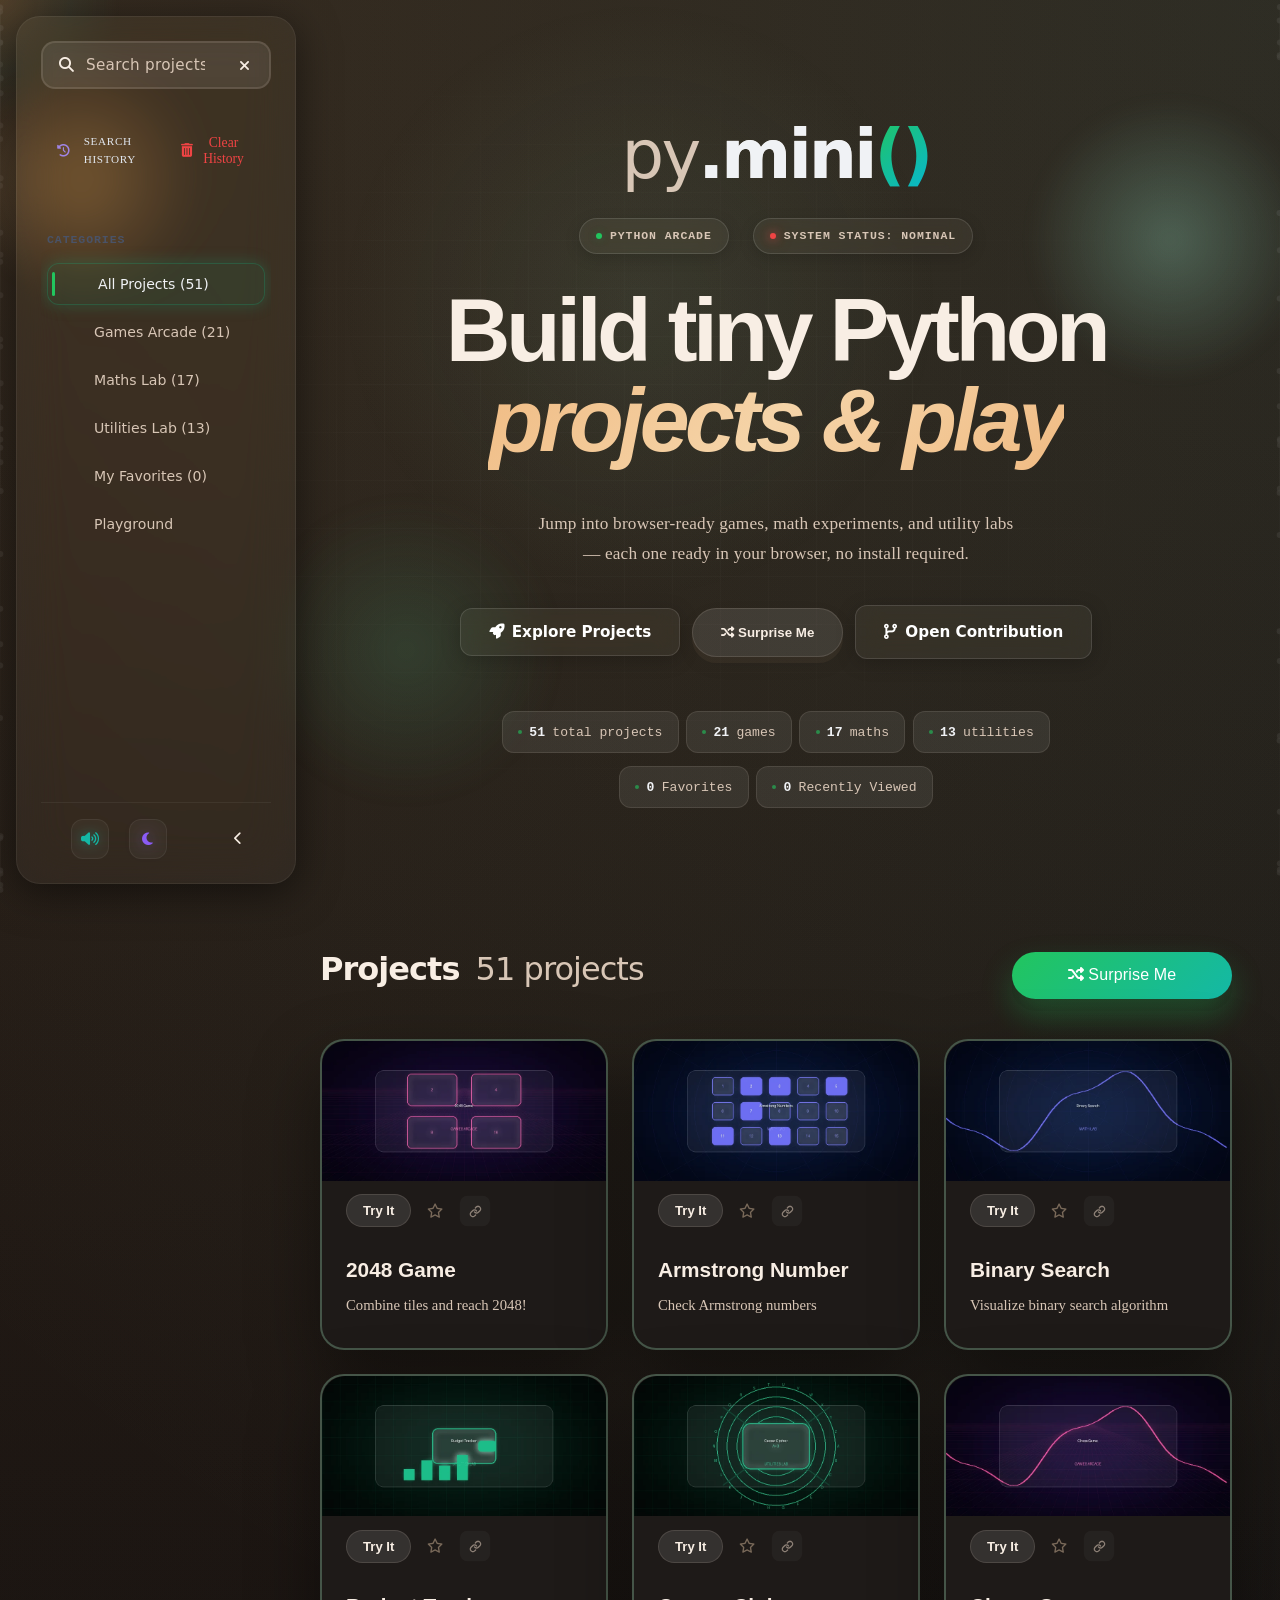
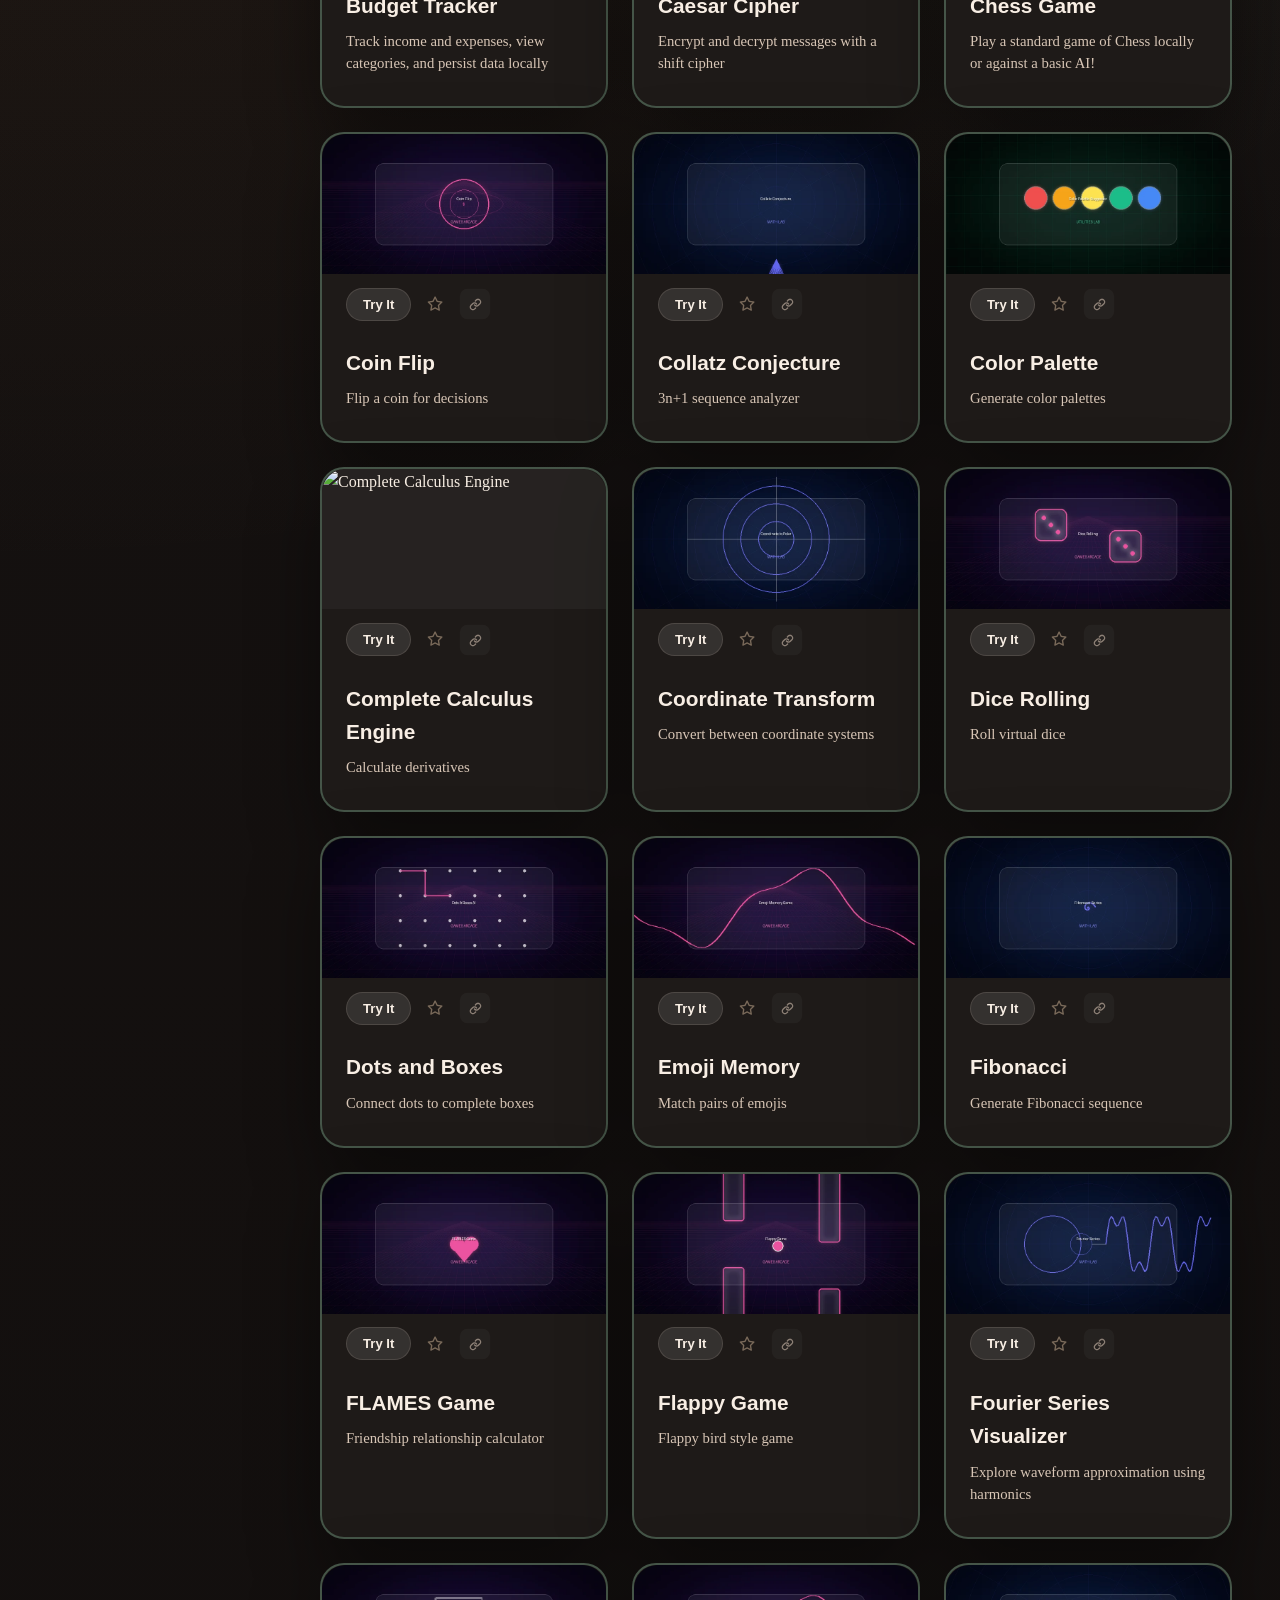
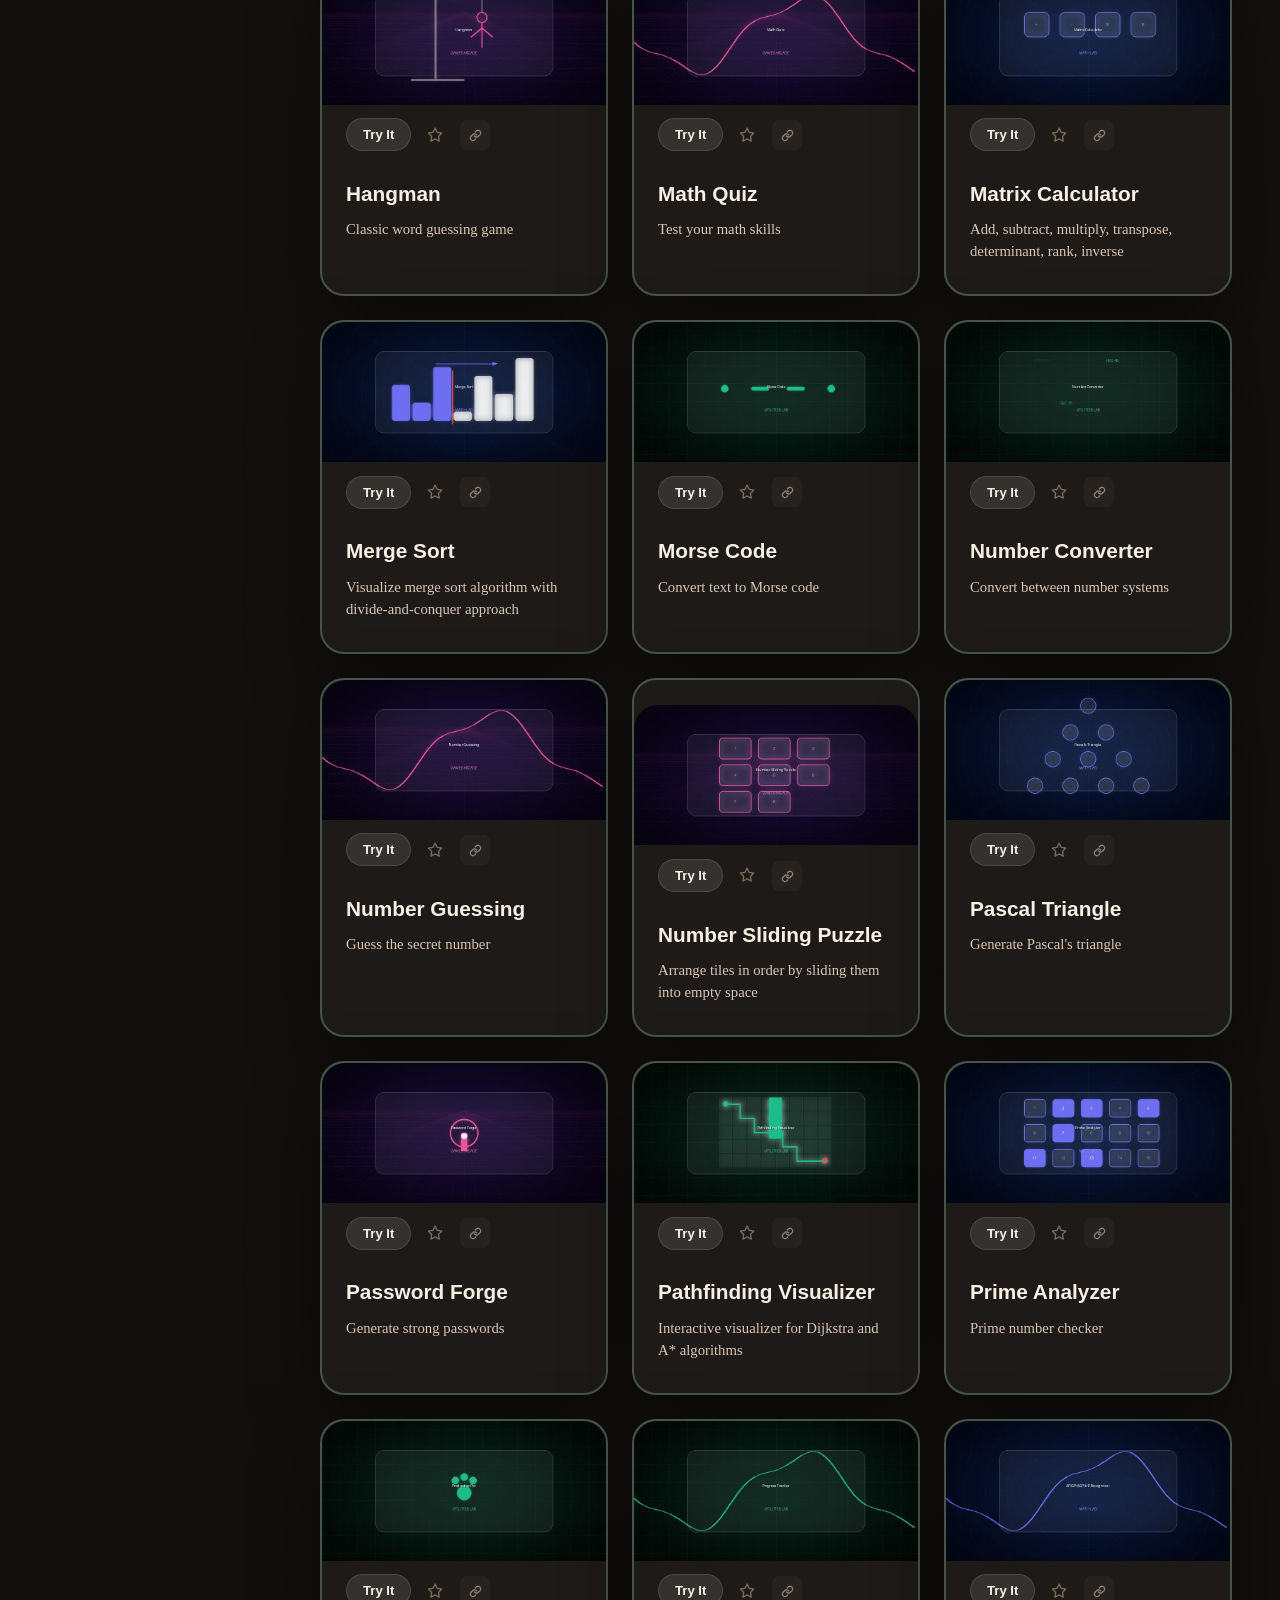
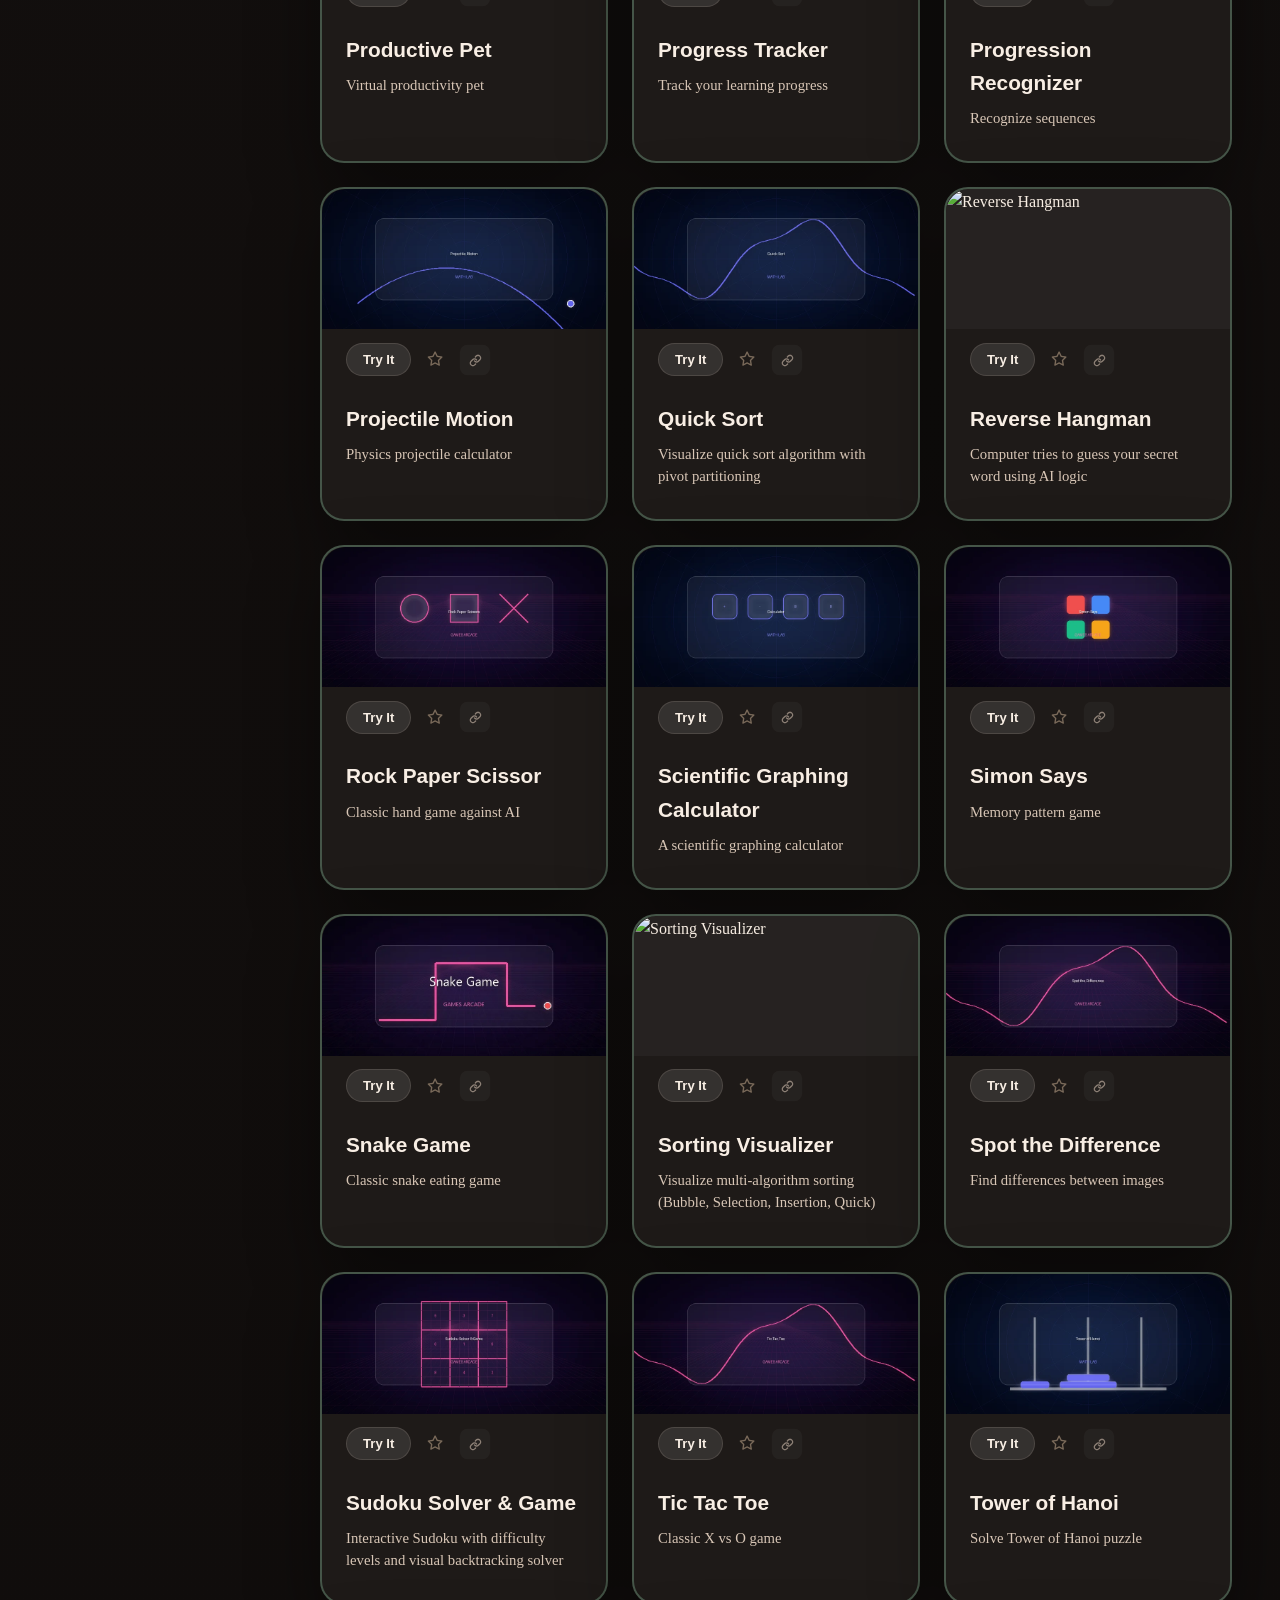
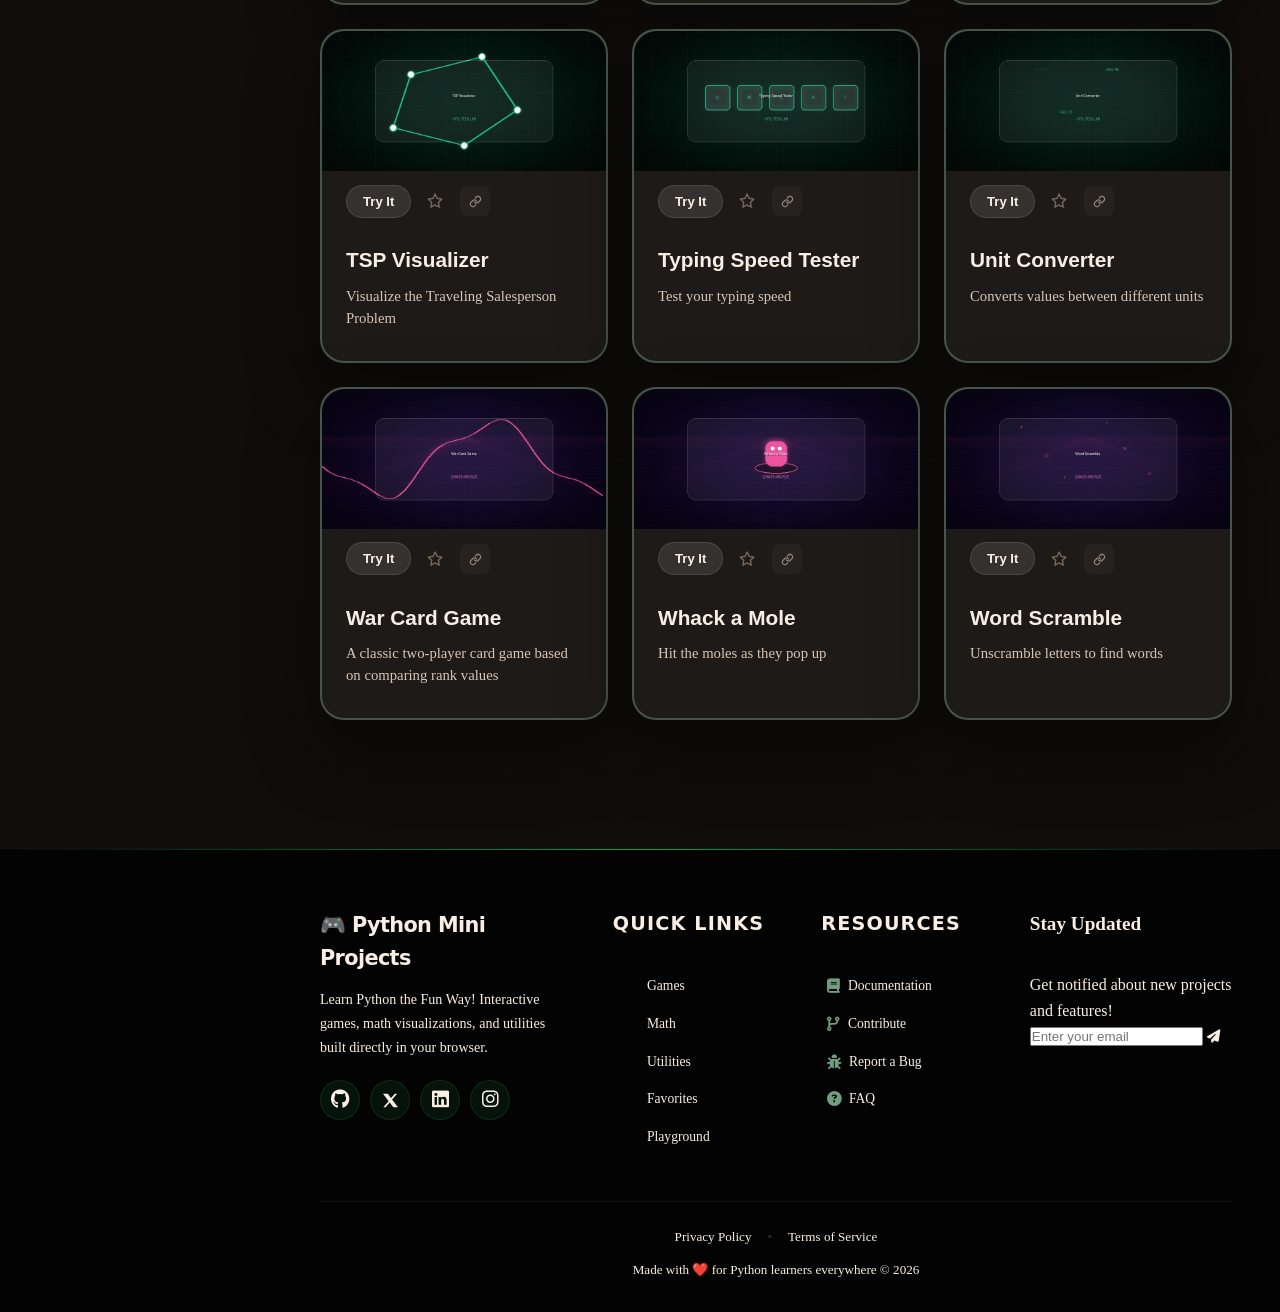
==== commit b73039ff: "fix: remove extra sidebar close button" ====
--- a/web-app/index.html
+++ b/web-app/index.html
@@ -54,14 +54,19 @@
   <div aria-hidden="true" class="cursor-glow" id="cursorGlow"></div>
 
   <aside class="sidebar-dock" id="mainSidebar">
-    <button class="sidebar-mobile-close" id="sidebarMobileClose" aria-label="Close sidebar" type="button">
-      <i class="fas fa-times" aria-hidden="true"></i>
-    </button>
     <div class="sidebar-search">
       <div class="search-box" style="position: relative">
         <i class="fas fa-search" aria-hidden="true"></i>
         <input aria-label="Search projects" id="searchInput" placeholder="Search projects or tags..." type="text"
           role="combobox" aria-autocomplete="list" aria-controls="resultsList" aria-expanded="false" />
+          <button
+            id="clearSearchBtn"
+            class="clear-search-btn"
+            type="button"
+            aria-label="Clear search"
+            hidden>
+            <i class="fas fa-times"></i>
+          </button>
         <div class="search-dropdown" id="searchDropdown" aria-live="polite">
           <div class="dropdown-content" id="searchDropdownContent">
             <div class="search-loader" id="searchLoader" style="display: none">
--- a/web-app/css/styles.css
+++ b/web-app/css/styles.css
@@ -59,6 +59,65 @@
   --shadow-glow: 0 0 30px rgba(34, 197, 94, 0.15);
 }
 
+/* ==========================================================================
+   ARCADE REDESIGN OVERRIDES
+   ========================================================================== */
+
+:root {
+  --accent-color: #6abf8d;
+  --primary-color: #6abf8d;
+  --secondary-color: #f2a65a;
+  --success-color: #5fbf93;
+  --danger-color: #de6d5b;
+  --warning-color: #f2b85f;
+  --bg-color: #f8f5ee;
+  --surface-color: rgba(255, 253, 248, 0.82);
+  --panel-color: #fffaf1;
+  --control-color: #fffdf8;
+  --text-color: #2c241f;
+  --text-secondary: #75675d;
+  --border-color: rgba(118, 99, 84, 0.14);
+  --accent-soft: rgba(106, 191, 141, 0.16);
+  --accent-border: rgba(106, 191, 141, 0.28);
+  --overlay-color: rgba(255, 248, 240, 0.7);
+  --on-accent: #fffdf8;
+  --shadow: 0 22px 60px rgba(155, 123, 90, 0.14);
+  --shadow-modal: 0 35px 90px rgba(101, 72, 39, 0.18);
+}
+
+[data-theme="dark"] {
+  --accent-color: #9fddb5;
+  --primary-color: #9fddb5;
+  --secondary-color: #f6c58d;
+  --success-color: #9fddb5;
+  --danger-color: #ff9e8c;
+  --warning-color: #ffd48f;
+  --bg-color: #13100f;
+  --surface-color: rgba(34, 28, 26, 0.92);
+  --panel-color: #1d1817;
+  --control-color: #2a2321;
+  --text-color: #f8eee4;
+  --text-secondary: #d8c6b6;
+  --border-color: rgba(255, 239, 223, 0.14);
+  --accent-soft: rgba(159, 221, 181, 0.14);
+  --accent-border: rgba(159, 221, 181, 0.28);
+  --overlay-color: rgba(15, 12, 11, 0.8);
+  --shadow: 0 28px 70px rgba(0, 0, 0, 0.42);
+  --shadow-modal: 0 35px 90px rgba(0, 0, 0, 0.5);
+}
+
+[data-theme="light"] body {
+  background:
+    radial-gradient(circle at top left,
+      rgba(255, 219, 174, 0.44),
+      transparent 30%),
+    radial-gradient(circle at top right,
+      rgba(192, 245, 224, 0.46),
+      transparent 24%),
+    linear-gradient(180deg, #fffdf8 0%, #f8f5ee 45%, #f5efe5 100%);
+}
+
+
 /* ── Reset & Base ──────────────────────────────────────────── */
 *,
 *::before,
@@ -72,6 +131,17 @@
   scroll-behavior: smooth;
   -webkit-font-smoothing: antialiased;
   -moz-osx-font-smoothing: grayscale;
+}
+
+html[data-theme="dark"] body {
+  background:
+    radial-gradient(circle at top left,
+      rgba(242, 166, 90, 0.12),
+      transparent 28%),
+    radial-gradient(circle at top right,
+      rgba(159, 221, 181, 0.1),
+      transparent 24%),
+    linear-gradient(180deg, #161211 0%, #0f0c0b 100%) !important;
 }
 
 body {
@@ -83,6 +153,12 @@
     background var(--duration-base) ease,
     color var(--duration-base) ease;
   overflow-x: hidden;
+}
+
+body {
+  font-family: "DM Sans", "Segoe UI", "sans-serif";
+  background: var(--bg-color);
+  color: var(--text-color);
 }
 
 ::selection {
@@ -165,27 +241,24 @@
 /* ── Cursor Glow ───────────────────────────────────────────── */
 .cursor-glow {
   position: fixed;
-  width: 320px;
-  height: 320px;
+  width: 240px;
+  height: 240px;
   border-radius: 50%;
   pointer-events: none;
   z-index: 0;
-  background: radial-gradient(circle, var(--accent-glow) 0%, transparent 70%);
+  opacity: 0.5;
+  background: radial-gradient(circle,
+      rgba(255, 197, 115, 0.28) 0%,
+      rgba(121, 221, 183, 0.12) 42%,
+      transparent 72%);
   transform: translate3d(-50%, -50%, 0);
-  opacity: 0;
-  transition: opacity 0.4s ease;
-  will-change: transform;
+  transition: opacity 0.25s ease;
 }
 
 [data-theme="light"] .cursor-glow {
   opacity: 0 !important;
 }
 
-
-main>.hero-section:has(.hero-code-snippets) {
-  display: none;
-}
-
 .hero-controls {
   display: none !important;
 }
@@ -194,10 +267,9 @@
   display: none !important;
 }
 
-/* ═══════════════════════════════════════════════════════════════
-   NAVIGATION — Floating Glass Dock
-   ═══════════════════════════════════════════════════════════════ */
-/* ── Primary Left Sidebar Dock ────────────────────────────── */
+/* ==========================
+    SIDEBAR
+   ========================== */
 .sidebar-dock {
   position: fixed;
   top: 16px;
@@ -599,25 +671,30 @@
   color: var(--text);
 }
 
-.hero-search-note {
-  margin: 0.85rem 0 0;
-  font-family: var(--font-mono);
-  font-size: 0.76rem;
-  color: var(--text-tertiary);
-  letter-spacing: 0.02em;
-}
-
-.hero-search-note kbd {
-  display: inline-block;
-  padding: 0.1rem 0.35rem;
-  border-radius: 6px;
-  border: 1px solid var(--border);
-  background: var(--surface-elevated);
-  color: var(--text);
-  font-size: 0.72rem;
-  line-height: 1;
-}
-
+.search-box i,
+.search-box input,
+[data-theme="light"] .search-box i,
+[data-theme="light"] .search-box input {
+  color: var(--text-color);
+}
+
+.search-box input::placeholder {
+  color: var(--text-secondary);
+}
+
+[data-theme="dark"] .search-box {
+  background: rgba(255, 255, 255, 0.06);
+  border-color: rgba(255, 239, 223, 0.12);
+}
+
+[data-theme="dark"] .search-box i,
+[data-theme="dark"] .search-box input {
+  color: var(--text-color);
+}
+
+[data-theme="dark"] .search-box input::placeholder {
+  color: var(--text-secondary);
+}
 
 .sound-toggle,
 .theme-toggle {
@@ -634,35 +711,6 @@
   transition: all var(--duration-fast) ease-in;
 }
 
-.fixed-theme-toggle {
-  position: fixed;
-  top: 18px;
-  left: 18px;
-  z-index: 1101;
-  width: 44px;
-  height: 44px;
-  border-radius: 14px;
-  box-shadow: var(--shadow-sm);
-  backdrop-filter: blur(18px);
-  -webkit-backdrop-filter: blur(18px);
-}
-
-.fixed-theme-toggle:hover {
-  background: var(--accent-soft);
-  color: var(--accent);
-  border-color: var(--border-accent);
-  transform: translateY(-1px);
-}
-
-@media (max-width: 900px) {
-  .fixed-theme-toggle {
-    top: 14px;
-    left: 14px;
-    width: 42px;
-    height: 42px;
-  }
-}
-
 .sound-toggle:hover,
 .theme-toggle:hover {
   background: var(--accent-soft);
@@ -671,23 +719,107 @@
   transform: translateY(-1px);
 }
 
-.mobile-menu-toggle {
+.sound-toggle:focus-visible,
+.theme-toggle:focus-visible {
+  outline: 2px solid var(--accent, #6366f1);
+  outline-offset: 2px;
+}
+
+
+.hidden {
+  display: none !important;
+}
+
+
+.sidebar-backdrop {
   display: none;
-  width: 38px;
-  height: 38px;
-  border-radius: 10px;
-  border: 1px solid var(--border);
-  background: var(--bg-glass);
-  color: var(--text);
-  font-size: 0.9rem;
-  align-items: center;
+  position: fixed;
+  inset: 0;
+  background: rgba(0, 0, 0, 0.5);
+  z-index: 999;
+  opacity: 0;
+  transition: opacity 0.3s ease;
+  pointer-events: none;
+}
+
+/* ===== SIDEBAR COLLAPSED STATE (when arrow is clicked) ===== */
+body.sidebar-collapsed .sidebar-dock {
+  width: 80px !important;
+  padding: 24px 12px !important;
+}
+
+body.sidebar-collapsed .sidebar-dock .sidebar-brand span,
+body.sidebar-collapsed .sidebar-dock .sidebar-menu-title,
+body.sidebar-collapsed .sidebar-dock .sidebar-label,
+body.sidebar-collapsed .sidebar-dock .sidebar-tab .sidebar-label {
+  display: none !important;
+}
+
+body.sidebar-collapsed .sidebar-dock .sidebar-tab {
+  justify-content: center !important;
+  padding: 10px !important;
+}
+
+body.sidebar-collapsed .sidebar-dock .sidebar-icon {
+  margin: 0 !important;
+  width: 24px !important;
+  height: 24px !important;
+}
+
+body.sidebar-collapsed .sidebar-dock .sidebar-tab::before {
+  display: none !important;
+}
+
+body.sidebar-collapsed .sidebar-dock .sidebar-search {
+  display: none !important;
+}
+
+body.sidebar-collapsed .sidebar-dock .sidebar-footer span {
+  display: none !important;
+}
+
+body.sidebar-collapsed .recent-searches-heading{
+  display: none !important;
+}
+body.sidebar-collapsed .recent-clear-all-btn {
+  display: none !important;
+}
+
+body.sidebar-collapsed .sidebar-dock .sidebar-footer button {
+  justify-content: center !important;
+  padding-top: 8px;
+  padding-bottom: 8px;
+}
+
+body.sidebar-collapsed .sidebar-dock .sidebar-footer .sidebar-main-controls {
+  display: flex;
+  flex-direction: column;
   justify-content: center;
-  flex-shrink: 0;
-}
-
-/* ═══════════════════════════════════════════════════════════════
-   HERO SECTION — Cinematic
-   ═══════════════════════════════════════════════════════════════ */
+  align-items: center;
+}
+
+/* Mobile sidebar toggle */
+.mobile-sidebar-toggle:focus-visible {
+  outline: 2px solid var(--accent, #6366f1);
+  outline-offset: 2px;
+}
+
+/* Sidebar tabs */
+.sidebar-tab:focus-visible {
+  outline: 2px solid var(--accent, #6366f1);
+  outline-offset: 2px;
+  border-radius: 8px;
+}
+
+
+/* ==========================
+    HERO-SECTION 
+   ========================== */
+
+main>.hero-section:has(.hero-code-snippets) {
+  display: none;
+}
+
 .hero-section {
   position: relative;
   min-height: 100vh;
@@ -705,7 +837,13 @@
   height: 100%;
   z-index: 0;
   pointer-events: none;
-  opacity: 0.5;
+  opacity: 0.17;
+  mix-blend-mode: multiply;
+}
+
+[data-theme="dark"] #boardCanvas {
+  opacity: 0.11;
+  mix-blend-mode: screen;
 }
 
 .hero-background {
@@ -747,74 +885,56 @@
 .hero-orb {
   position: absolute;
   border-radius: 50%;
-  filter: blur(80px);
-  opacity: 0.3;
+  filter: blur(10px);
+  opacity: 0.55;
   pointer-events: none;
-  z-index: 0;
 }
 
 .hero-orb-one {
-  width: 400px;
-  height: 400px;
-  left: -100px;
-  top: 10%;
-  background: radial-gradient(circle, rgba(34, 197, 94, 0.3), transparent 70%);
-  animation: orbFloat 20s ease-in-out infinite;
+  width: 240px;
+  height: 240px;
+  left: -40px;
+  top: 60px;
+  background: radial-gradient(circle,
+      rgba(252, 193, 118, 0.52),
+      transparent 70%);
+  animation: float 9s ease-in-out infinite;
 }
 
 .hero-orb-two {
-  width: 500px;
-  height: 500px;
-  right: -150px;
-  top: 20%;
-  background: radial-gradient(circle, rgba(99, 102, 241, 0.2), transparent 70%);
-  animation: orbFloat 25s ease-in-out infinite reverse;
+  width: 280px;
+  height: 280px;
+  right: -30px;
+  top: 100px;
+  background: radial-gradient(circle,
+      rgba(158, 233, 205, 0.52),
+      transparent 72%);
+  animation: float 11s ease-in-out infinite reverse;
 }
 
 .hero-orb-three {
   width: 300px;
   height: 300px;
-  left: 40%;
-  bottom: -50px;
-  background: radial-gradient(circle, rgba(34, 197, 94, 0.15), transparent 70%);
-  animation: orbFloat 18s ease-in-out infinite 5s;
-}
-
-@keyframes orbFloat {
-
-  0%,
-  100% {
-    transform: translate(0, 0) scale(1);
-  }
-
-  33% {
-    transform: translate(30px, -40px) scale(1.05);
-  }
-
-  66% {
-    transform: translate(-20px, 20px) scale(0.95);
-  }
-}
-
-/* ── Hero Content ──────────────────────────────────────────── */
+  left: 20%;
+  bottom: 100px;
+  background: radial-gradient(circle,
+      rgba(69, 126, 93, 0.52),
+      transparent 72%);
+  animation: float 11s ease-in-out infinite reverse;
+}
+
 .hero-shell {
   position: relative;
   z-index: 2;
   display: flex;
   flex-direction: column;
   align-items: center;
+  justify-content: center;
   text-align: center;
   max-width: 800px;
   width: 100%;
-}
-
-.hero-badge-row {
-  display: flex;
-  align-items: center;
-  gap: 12px;
-  margin-bottom: 32px;
-  flex-wrap: wrap;
-  justify-content: center;
+  margin: 0 auto;
+  padding: 0 1rem;
 }
 
 /* ── Hero Big Logo & Brand Title ────────────────────────────── */
@@ -829,6 +949,18 @@
   max-width: 100%;
 }
 
+@keyframes fadeInUp {
+  from {
+    opacity: 0;
+    transform: translateY(24px);
+  }
+
+  to {
+    opacity: 1;
+    transform: translateY(0);
+  }
+}
+
 .hero-logo-text {
   font-family: var(--font-sans);
   font-size: clamp(2.4rem, 6vw, 4.2rem);
@@ -849,11 +981,19 @@
   font-weight: 500;
 }
 
+[data-theme="light"] .hero-logo-py {
+  color: rgba(0, 0, 0, 0.45);
+}
+
 .hero-logo-mini {
   color: var(--text);
   background: linear-gradient(135deg, var(--text), var(--text-secondary));
   -webkit-background-clip: text;
   background-clip: text;
+}
+
+[data-theme="light"] .hero-logo-mini {
+  color: #000;
 }
 
 .hero-logo-parens {
@@ -864,16 +1004,41 @@
   font-weight: 800;
 }
 
-[data-theme="light"] .hero-logo-py {
-  color: rgba(0, 0, 0, 0.45);
-}
-
-[data-theme="light"] .hero-logo-mini {
-  color: #000;
-}
-
-.hidden {
-  display: none !important;
+.hero-badge-row {
+  display: flex;
+  align-items: center;
+  gap: 1.5rem;
+  margin-bottom: 32px;
+  flex-wrap: wrap;
+  justify-content: center;
+}
+
+.hero-kicker {
+  display: inline-flex;
+  align-items: center;
+  padding: 0.45rem 1rem 0.45rem 0.85rem;
+  border-radius: 999px;
+  background: linear-gradient(135deg,
+      rgba(106, 191, 141, 0.12),
+      rgba(242, 194, 108, 0.08));
+  border: 1px solid rgba(128, 104, 85, 0.08);
+  font-weight: 600;
+  color: #7a6045;
+  box-shadow: 0 2px 8px rgba(146, 111, 74, 0.04);
+  gap: 0.4rem;
+  font-family: "IBM Plex Mono", monospace;
+  font-size: 0.78rem;
+  letter-spacing: 0.1em;
+  text-transform: uppercase;
+}
+
+.hero-kicker-dot {
+  width: 6px;
+  height: 6px;
+  border-radius: 50%;
+  background: var(--accent);
+  box-shadow: 0 0 8px var(--accent-glow);
+  animation: pulseKicker 2s ease-in-out infinite;
 }
 
 /* ── Hero Badge Row (Glassified Kicker & Status Button) ──────── */
@@ -906,72 +1071,6 @@
   text-decoration: none;
 }
 
-[data-theme="light"] .hero-kicker,
-[data-theme="light"] .hero-status {
-  background: rgba(0, 0, 0, 0.04);
-  border-color: rgba(0, 0, 0, 0.08);
-  color: var(--text);
-}
-
-.hero-kicker::before,
-.hero-status::before {
-  content: "";
-  position: absolute;
-  top: 0;
-  left: -100%;
-  width: 100%;
-  height: 100%;
-  background: linear-gradient(90deg,
-      transparent,
-      rgba(255, 255, 255, 0.18),
-      transparent);
-  transition: none;
-}
-
-.hero-kicker:hover,
-.hero-status:hover {
-  transform: translateY(-2px);
-  background: rgba(255, 255, 255, 0.15);
-  border-color: var(--accent);
-  box-shadow: 0 6px 20px var(--accent-glow);
-}
-
-[data-theme="light"] .hero-kicker:hover,
-[data-theme="light"] .hero-status:hover {
-  background: rgba(0, 0, 0, 0.07);
-  border-color: var(--accent);
-}
-
-.hero-kicker:hover::before,
-.hero-status:hover::before {
-  left: 100%;
-  transition: left 0.75s ease-in-out;
-}
-
-/* Dots Inside Hero Badges */
-.hero-kicker-dot {
-  width: 6px;
-  height: 6px;
-  border-radius: 50%;
-  background: var(--accent);
-  box-shadow: 0 0 8px var(--accent-glow);
-  animation: pulseKicker 2s ease-in-out infinite;
-}
-
-@keyframes pulseKicker {
-
-  0%,
-  100% {
-    opacity: 1;
-    transform: scale(1.1);
-  }
-
-  50% {
-    opacity: 0.4;
-    transform: scale(0.85);
-  }
-}
-
 .hero-status-dot {
   width: 6px;
   height: 6px;
@@ -1002,36 +1101,69 @@
   }
 }
 
+[data-theme="light"] .hero-kicker,
+[data-theme="light"] .hero-status {
+  background: rgba(0, 0, 0, 0.04);
+  border-color: rgba(0, 0, 0, 0.08);
+  color: var(--text);
+}
+
+.hero-kicker:hover,
+.hero-status:hover {
+  transform: translateY(-2px);
+  background: rgba(255, 255, 255, 0.15);
+  border-color: var(--accent);
+  box-shadow: 0 6px 20px var(--accent-glow);
+}
+
+[data-theme="light"] .hero-kicker:hover,
+[data-theme="light"] .hero-status:hover {
+  background: rgba(0, 0, 0, 0.07);
+  border-color: var(--accent);
+}
+
 .hero-title-wrapper {
-  margin-bottom: 20px;
+  margin-bottom: 2rem;
 }
 
 .hero-title {
-  font-family: var(--font-sans);
-  font-size: clamp(3rem, 8vw, 5.5rem);
-  font-weight: 800;
-  line-height: 1.05;
-  letter-spacing: -0.04em;
-  color: var(--text);
-}
-
-.hero-title-line {
-  display: block;
+  font-family: "Fredoka", "Segoe UI", sans-serif;
+  font-size: clamp(3rem, 7vw, 5.6rem);
+  line-height: 1;
+  letter-spacing: -0.05em;
+  margin-top: 0;
+}
+
+.hero-title-line+.hero-title-line {
+  margin-top: 0.18em;
 }
 
 .hero-title-accent {
-  background: linear-gradient(135deg, var(--accent), #06b6d4);
+  font-style: italic;
+  color: #b87745;
+  max-width: none;
+  background: linear-gradient(135deg, #b87745, #d49a6a, #b87745);
   -webkit-background-clip: text;
   -webkit-text-fill-color: transparent;
   background-clip: text;
+  position: relative;
+  height: 105px;
+}
+
+[data-theme="dark"] .hero-title-accent {
+  background: linear-gradient(135deg, #f0bb83, #f5d4a8, #f0bb83);
+  -webkit-background-clip: text;
+  -webkit-text-fill-color: transparent;
+  background-clip: text;
 }
 
 .hero-subtitle {
-  font-size: clamp(1rem, 2vw, 1.15rem);
+  font-size: 1.08rem;
+  line-height: 1.7;
   color: var(--text-secondary);
-  max-width: 560px;
-  margin: 0 auto 28px;
-  line-height: 1.7;
+  max-width: 56ch;
+  margin: 0.75rem auto 0;
+  letter-spacing: 0.01em;
 }
 
 .hero-cta-row {
@@ -1041,6 +1173,7 @@
   flex-wrap: wrap;
   justify-content: center;
   margin-bottom: 32px;
+  margin-top: 37px;
 }
 
 .btn-primary-hero,
@@ -1117,41 +1250,77 @@
 }
 
 .btn-secondary-hero {
-  display: inline-flex;
-  align-items: center;
-  gap: 8px;
-  padding: 14px 24px;
-  border-radius: 12px;
-  font-family: var(--font-sans);
-  font-size: 0.95rem;
+  padding: 1rem 1.75rem;
+  position: relative;
+  top: 0;
+  box-shadow:
+    0 6px 0 rgba(128, 104, 85, 0.12),
+    0 8px 20px rgba(0, 0, 0, 0.06);
+  transition:
+    transform 0.18s cubic-bezier(0.34, 1.56, 0.64, 1),
+    box-shadow 0.18s ease,
+    background 0.18s ease;
+    border-radius: 999px;
+  font-family: "Fredoka", "Segoe UI", sans-serif;
   font-weight: 600;
-  color: var(--text);
-  background: var(--bg-glass);
-  border: 1px solid var(--border);
-  transition: all var(--duration-fast) ease;
+    background: rgba(255, 255, 255, 0.85);
+  color: var(--text-color);
+  border: 1px solid rgba(128, 104, 85, 0.1);
+}
+
+[data-theme="dark"] .btn-secondary-hero{
+  background: rgba(255, 255, 255, 0.1);
+  color: var(--text-color);
+  border-color: rgba(255, 239, 223, 0.12);
 }
 
 .btn-secondary-hero:hover {
-  background: var(--bg-elevated);
-  border-color: var(--text-tertiary);
-  transform: translateY(-2px);
-}
+  transform: translateY(-4px);
+  box-shadow:
+    0 10px 0 rgba(128, 104, 85, 0.08),
+    0 14px 28px rgba(0, 0, 0, 0.08);
+  background: rgba(255, 255, 255, 0.95);
+  color: #0c0f1a;
+}
+
+.btn-secondary-hero:active {
+  transform: translateY(4px);
+  box-shadow:
+    0 2px 0 rgba(128, 104, 85, 0.08),
+    0 4px 8px rgba(0, 0, 0, 0.04);
+  top: 2px;
+}
+
+.btn-primary-hero:focus-visible,
+.btn-secondary-hero:focus-visible,
+.btn-contribution-hero:focus-visible {
+  outline: 2px solid rgba(255, 255, 255, 0.85);
+  outline-offset: 3px;
+}
+
 
 /* ── Hero Meta ─────────────────────────────────────────────── */
 .hero-meta {
   display: flex;
-  gap: 24px;
+  gap: 0.8rem;
   flex-wrap: wrap;
   justify-content: center;
   font-family: var(--font-mono);
   font-size: 0.78rem;
   color: var(--text-secondary);
+  margin: 1.25rem 0 0;
 }
 
 .hero-meta span {
+  padding: 0.6rem 0.95rem;
+  border-radius: 12px;
+  background: rgba(255, 255, 255, 0.78);
+  border: 1px solid rgba(128, 104, 85, 0.08);
+  font-size: 0.82rem;
+  box-shadow: 0 2px 6px rgba(146, 111, 74, 0.04);
   display: inline-flex;
   align-items: center;
-  gap: 8px;
+  gap: 0.45rem;
 }
 
 .hero-meta strong {
@@ -1168,104 +1337,29 @@
   opacity: 0.6;
 }
 
+[data-theme="dark"] .hero-meta span {
+  background: rgba(255, 255, 255, 0.08);
+  border-color: rgba(255, 239, 223, 0.1);
+  box-shadow: none;
+}
+
 
 /* ═══════════════════════════════════════════════════════════════
-   FILTER SIDEBAR
+   PROJECTS-SECTION — Bento Grid
    ═══════════════════════════════════════════════════════════════ */
-.filter-sidebar {
-  display: flex;
-  align-items: center;
-  gap: 4px;
-  padding: 6px;
-  background: var(--surface);
-  border: 1px solid var(--border);
-  border-radius: 14px;
-  margin: 0 auto 48px;
-  max-width: 100%;
-  overflow-x: auto;
-  scrollbar-width: none;
-  -ms-overflow-style: none;
-}
-
-.filter-sidebar::-webkit-scrollbar {
-  display: none;
-}
-
-.sidebar-header,
-.sidebar-divider,
-.sidebar-random-btn,
-.sidebar-badge {
-  display: none;
-}
-
-.sidebar-tab {
-  display: inline-flex;
-  align-items: center;
-  gap: 6px;
-  padding: 8px 14px;
-  border-radius: 10px;
-  font-family: var(--font-sans);
-  font-size: 0.8rem;
-  font-weight: 500;
-  color: var(--text-secondary);
-  background: transparent;
-  border: 1px solid transparent;
-  white-space: nowrap;
-  transition: all var(--duration-fast) ease;
-  cursor: pointer;
-}
-
-.sidebar-tab:hover {
-  color: var(--text);
-  background: var(--tab-color-soft-hover);
-  border-color: rgba(255, 255, 255, 0.03);
-}
-
-[data-theme="light"] .sidebar-tab:hover {
-  background: rgba(0, 0, 0, 0.015);
-  border-color: rgba(0, 0, 0, 0.02);
-}
-
-.sidebar-tab.active {
-  color: var(--text);
-  background: var(--tab-color-soft);
-  border-color: var(--tab-color-glow);
-  box-shadow: 0 0 12px var(--tab-color-glow);
-}
-
-.sidebar-icon {
-  display: flex;
-  align-items: center;
-  justify-content: center;
-  width: 18px;
-  height: 18px;
-  flex-shrink: 0;
-  color: var(--text-tertiary);
-  transition: all var(--duration-fast) ease;
-}
-
-.sidebar-tab:hover .sidebar-icon,
-.sidebar-tab.active .sidebar-icon {
-  color: var(--tab-color);
-}
-
-.sidebar-icon svg {
-  width: 16px;
-  height: 16px;
-  stroke-width: 2;
-}
-
-.sidebar-label {
-  flex-shrink: 0;
-}
-
-/* ═══════════════════════════════════════════════════════════════
-   PROJECTS SECTION — Bento Grid
-   ═══════════════════════════════════════════════════════════════ */
+
 .projects-section {
   padding: 40px 0 80px;
   position: relative;
   z-index: 1;
+}
+
+.projects-section .container {
+  max-width: 100% !important;
+  width: 100% !important;
+  padding-left: 24px !important;
+  padding-right: 24px !important;
+  margin: 0 auto !important;
 }
 
 .section-header {
@@ -1282,6 +1376,9 @@
   font-size: clamp(1.5rem, 3vw, 2rem);
   font-weight: 700;
   letter-spacing: -0.03em;
+  display: flex;
+  justify-content: space-between;
+  gap: 1rem;
 }
 
 .section-heading span {
@@ -1289,27 +1386,47 @@
   font-weight: 400;
 }
 
+.section-heading h2{
+  font-family: "Fredoka", sans-serif;
+  font-size: clamp(1.8rem, 4vw, 3rem);
+  line-height: 1;
+  margin-top: 0.4rem;
+}
+
 .btn-random-project {
-  display: inline-flex;
-  align-items: center;
-  gap: 8px;
-  padding: 10px 20px;
-  border-radius: 10px;
-  font-family: var(--font-sans);
-  font-size: 0.85rem;
-  font-weight: 600;
-  color: var(--text);
-  background: var(--bg-glass);
-  border: 1px solid var(--border);
-  transition: all var(--duration-fast) ease;
-  white-space: nowrap;
+  padding: 0.9rem 2rem;
+  font-size: 1rem;
+  min-width: 220px;
+  letter-spacing: 0.01em;
+  box-shadow:
+    0 12px 0 rgba(0, 0, 0, 0.06),
+    0 16px 32px rgba(34, 197, 94, 0.3);
+  background: linear-gradient(135deg, #22c55e, #14b8a6);
+  color: #ffffff;
+  position: relative;
+  top: 0;
+  margin-top: 0.75rem;
+    border-radius: 999px;
+  font-family: "Fredoka", "Segoe UI", sans-serif;
+  transition:
+    transform 0.22s ease,
+    box-shadow 0.22s ease,
+    background 0.22s ease,
+    color 0.22s ease;
 }
 
 .btn-random-project:hover {
-  background: var(--accent-soft);
-  border-color: var(--border-accent);
-  color: var(--accent);
-  transform: translateY(-1px);
+  transform: translateY(-4px);
+  box-shadow:
+    0 16px 0 rgba(0, 0, 0, 0.05),
+    0 24px 40px rgba(34, 197, 94, 0.35);
+}
+
+.btn-random-project:active {
+  transform: translateY(4px);
+  box-shadow:
+    0 4px 0 rgba(0, 0, 0, 0.06),
+    0 8px 16px rgba(34, 197, 94, 0.2);
 }
 
 .btn-random-project.shuffle i {
@@ -1320,833 +1437,21 @@
   to {
     transform: rotate(360deg);
   }
+}
+
+
+.btn-random-project:focus-visible {
+  outline: 2px solid var(--accent, #6366f1);
+  outline-offset: 2px;
 }
 
 /* ── Bento Grid ────────────────────────────────────────────── */
 .projects-grid {
   display: grid;
   grid-template-columns: repeat(3, 1fr);
-  gap: 16px;
-}
-
-/* ── Desktop Sidebar-Aware Project Layout ───────────────────── */
-@media (min-width: 768px) {
-  .projects-section {
-    max-width: none !important;
-    width: 100% !important;
-    margin: 0 !important;
-    padding-right: 24px !important;
-  }
-
-  .projects-section>.container {
-    max-width: none !important;
-    width: 100% !important;
-    margin: 0 !important;
-  }
-
-  body.sidebar-active:not(.sidebar-collapsed) .projects-section {
-    padding-left: 296px !important;
-  }
-
-  body.sidebar-collapsed .projects-section {
-    padding-left: 128px !important;
-  }
-
-  body.sidebar-active:not(.sidebar-collapsed) .recently-viewed-section {
-    padding-left: 296px !important;
-  }
-
-  body.sidebar-collapsed .recently-viewed-section {
-    padding-left: 128px !important;
-  }
-
-  body.sidebar-active:not(.sidebar-collapsed) .recently-opened-section {
-    padding-left: 296px !important;
-  }
-
-  body.sidebar-collapsed .recently-opened-section {
-    padding-left: 128px !important;
-  }
-
-  body.sidebar-active:not(.sidebar-collapsed) .hero-section,
-  body.sidebar-active:not(.sidebar-collapsed) .playground-section {
-    padding-left: 296px !important;
-  }
-
-  body.sidebar-collapsed .hero-section,
-  body.sidebar-collapsed .playground-section {
-    padding-left: 128px !important;
-  }
-
-  body.sidebar-collapsed .projects-grid {
-    grid-template-columns: repeat(4, minmax(0, 1fr)) !important;
-    gap: 20px;
-  }
-
-  body:not(.sidebar-collapsed) .projects-grid {
-    gap: 24px;
-  }
-}
-
-/* Project Card */
-.project-card {
-  position: relative;
-  display: flex;
-  flex-direction: column;
-  padding: 24px;
-  border-radius: 20px;
-  background: var(--surface);
-  border: 1px solid var(--border);
-  cursor: pointer;
-  transition:
-    transform 360ms var(--ease-out-expo),
-    border-color var(--duration-fast) ease,
-    box-shadow 360ms ease,
-    background var(--duration-fast) ease;
-  overflow: hidden;
-  -webkit-user-select: none;
-  user-select: none;
-}
-
-.project-card:hover {
-  transform: translateY(-4px);
-  border-color: var(--border-accent);
-  box-shadow: 0 12px 40px rgba(0, 0, 0, 0.3);
-  background: var(--surface-hover);
-}
-
-[data-theme="light"] .project-card:hover {
-  box-shadow: 0 12px 40px rgba(0, 0, 0, 0.08);
-}
-
-.project-card:active {
-  transform: translateY(-1px);
-}
-
-/* ── Card Banner ──────────────────────────────────────────── */
-.card-banner {
-  width: calc(100% + 48px);
-  max-width: none;
-  margin: -24px -24px 16px;
-  height: 160px;
-  object-fit: cover;
-  display: block;
-  border-radius: 20px 20px 0 0;
-  flex-shrink: 0;
-  transition:
-    transform 0.4s var(--ease-out-expo),
-    filter 0.4s ease;
-  will-change: transform;
-  background: var(--bg-glass);
-}
-
-.project-card:hover .card-banner {
-  transform: scale(1.03);
-  filter: brightness(1.08) saturate(1.05);
-}
-
-.project-card .card-banner+.card-category {
-  margin-top: 0;
-}
-
-/* Gradient overlay on banner for depth */
-.card-banner-wrap {
-  position: relative;
-  width: calc(100% + 48px);
-  margin: -24px -24px 0;
-  overflow: hidden;
-  flex-shrink: 0;
-}
-
-.card-banner-wrap .card-banner {
-  width: 100%;
-  margin: 0;
-  height: 160px;
-  border-radius: 0;
-}
-
-.card-banner-wrap::after {
-  content: "";
-  position: absolute;
-  inset: 0;
-  background: linear-gradient(to bottom, transparent 50%, var(--surface) 100%);
-  pointer-events: none;
-}
-
-/* Banner-less cards get a subtle gradient header */
-.card-gradient-head {
-  width: calc(100% + 48px);
-  margin: -24px -24px 16px;
-  height: 80px;
-  border-radius: 20px 20px 0 0;
-  flex-shrink: 0;
-  background: linear-gradient(135deg, var(--accent-soft), transparent 60%);
-  opacity: 0.5;
-}
-
-/* Card glow border that tracks cursor */
-.project-card::before {
-  content: "";
-  position: absolute;
-  inset: -1px;
-  border-radius: 20px;
-  background: radial-gradient(400px circle at var(--mouse-x, 50%) var(--mouse-y, 50%),
-      var(--accent-glow),
-      transparent 40%);
-  opacity: 0;
-  transition: opacity 0.3s ease;
-  pointer-events: none;
-  z-index: 0;
-}
-
-.project-card:hover::before {
-  opacity: 1;
-}
-
-.project-card>* {
-  position: relative;
-  z-index: 1;
-}
-
-/* Card Layout */
-.card-category {
-  display: inline-flex;
-  align-items: center;
-  gap: 4px;
-  width: fit-content;
-  padding: 4px 10px;
-  border-radius: 6px;
-  font-family: var(--font-mono);
-  font-size: 0.65rem;
-  font-weight: 600;
-  text-transform: uppercase;
-  letter-spacing: 0.06em;
-  color: var(--accent);
-  background: var(--accent-soft);
-  border: 1px solid var(--border-accent);
-  margin-bottom: 12px;
-}
-
-.card-banner+.card-category,
-.card-banner-wrap+.card-category {
-  margin-top: 0;
-}
-
-.card-category .cat-icon {
-  width: 12px;
-  height: 12px;
-}
-
-.card-actions {
-  display: flex;
-  align-items: center;
-  gap: 6px;
-  margin-bottom: 12px;
-  flex-wrap: wrap;
-}
-
-.btn-play {
-  display: inline-flex;
-  align-items: center;
-  gap: 6px;
-  padding: 6px 14px;
-  border-radius: 8px;
-  font-family: var(--font-sans);
-  font-size: 0.78rem;
-  font-weight: 600;
-  color: var(--text);
-  background: var(--bg-glass);
-  border: 1px solid var(--border);
-  transition: all var(--duration-fast) ease;
-}
-
-.btn-play:hover {
-  background: var(--accent-soft);
-  border-color: var(--border-accent);
-  color: var(--accent);
-  transform: scale(1.02);
-}
-
-.btn-favorite,
-.btn-share {
-  width: 30px;
-  height: 30px;
-  display: flex;
-  align-items: center;
-  justify-content: center;
-  border-radius: 8px;
-  font-size: 0.8rem;
-  color: var(--text-tertiary);
-  background: transparent;
-  border: 1px solid transparent;
-  transition: all var(--duration-fast) ease;
-  flex-shrink: 0;
-}
-
-.btn-favorite:hover,
-.btn-share:hover {
-  background: var(--bg-glass);
-  border-color: var(--border);
-  color: var(--text-secondary);
-  transform: scale(1.1);
-}
-
-.btn-favorite.active {
-  color: var(--warning);
-}
-
-.btn-share svg {
-  width: 13px;
-  height: 13px;
-}
-
-.project-card h3 {
-  font-family: var(--font-sans);
-  font-size: 1.05rem;
-  font-weight: 700;
-  letter-spacing: -0.02em;
-  margin-bottom: 6px;
-  line-height: 1.3;
-}
-
-.project-card p {
-  font-size: 0.85rem;
-  color: var(--text-secondary);
-  line-height: 1.5;
-  margin-bottom: 0;
-  flex: 1;
-}
-
-.card-metrics {
-  display: flex;
-  align-items: center;
-  gap: 16px;
-  margin-top: 16px;
-  padding-top: 16px;
-  border-top: 1px solid var(--border);
-  font-family: var(--font-mono);
-  font-size: 0.7rem;
-  color: var(--text-tertiary);
-}
-
-.card-metrics span {
-  display: inline-flex;
-  align-items: center;
-  gap: 4px;
-}
-
-.project-card-badge {
-  display: none;
-}
-
-.project-card-meta {
-  display: none;
-}
-
-/* ── Bento Grid Sizing ─────────────────────────────────────── */
-.project-card[data-category="games"] {
-  grid-column: span 1;
-}
-
-.project-card[data-category="math"] {
-  grid-column: span 1;
-}
-
-.project-card[data-category="utilities"] {
-  grid-column: span 1;
-}
-
-/* ── Search Dropdown ───────────────────────────────────────── */
-.search-dropdown {
-  position: absolute;
-  top: calc(100% + 8px);
-  left: 0;
-  right: 0;
-  background: var(--surface);
-  border: 1px solid var(--border);
-  border-radius: 14px;
-  box-shadow: var(--shadow-lg);
-  z-index: 100;
-  display: none;
-  overflow: hidden;
-  backdrop-filter: blur(20px);
-}
-
-.search-dropdown.active {
-  display: block;
-  animation: dropdownIn 0.2s var(--ease-out-expo);
-}
-
-@keyframes dropdownIn {
-  from {
-    opacity: 0;
-    transform: translateY(-8px);
-  }
-
-  to {
-    opacity: 1;
-    transform: translateY(0);
-  }
-}
-
-.dropdown-content {
-  max-height: 360px;
-  overflow-y: auto;
-}
-
-.dropdown-section {
-  padding: 8px 0;
-}
-
-.dropdown-section-title {
-  padding: 8px 16px;
-  font-size: 0.7rem;
-  font-weight: 700;
-  text-transform: uppercase;
-  letter-spacing: 0.06em;
-  color: var(--text-tertiary);
-}
-
-.dropdown-list {
-  display: flex;
-  flex-direction: column;
-}
-
-.dropdown-item {
-  display: flex;
-  align-items: center;
-  gap: 10px;
-  padding: 10px 16px;
-  cursor: pointer;
-  transition: background var(--duration-fast) ease;
-  color: var(--text-secondary);
-}
-
-.dropdown-item:hover,
-.dropdown-item.selected {
-  background: var(--accent-soft);
-  color: var(--text);
-}
-
-.dropdown-item-icon {
-  width: 24px;
-  height: 24px;
-  border-radius: 6px;
-  overflow: hidden;
-  flex-shrink: 0;
-}
-
-.dropdown-item-icon img {
-  width: 100%;
-  height: 100%;
-  object-fit: cover;
-}
-
-.dropdown-item-text {
-  flex: 1;
-  font-size: 0.85rem;
-  font-weight: 500;
-}
-
-.dropdown-item-tag {
-  font-family: var(--font-mono);
-  font-size: 0.65rem;
-  font-weight: 600;
-  text-transform: uppercase;
-  letter-spacing: 0.04em;
-  color: var(--accent);
-  background: var(--accent-soft);
-  padding: 2px 8px;
-  border-radius: 4px;
-}
-
-.recent-searches-section,
-.tips-section,
-.no-results-message {
-  padding: 16px;
-}
-
-.recent-searches-header {
-  display: flex;
-  align-items: center;
-  justify-content: space-between;
-  gap: 8px;
-  padding: 0 0 8px;
-  margin: 0;
-}
-
-.recent-searches-heading {
-  display: inline-flex;
-  align-items: center;
-  gap: 8px;
-  font-size: 0.7rem;
-  font-weight: 700;
-  text-transform: uppercase;
-  letter-spacing: 0.06em;
-  color: var(--text-tertiary);
-}
-
-.recent-searches-heading i {
-  color: var(--accent);
-  font-size: 0.78rem;
-  opacity: 0.9;
-  transition: transform var(--duration-fast) ease, opacity var(--duration-fast) ease;
-}
-
-.recent-searches-section:hover .recent-searches-heading i {
-  transform: rotate(-12deg);
-  opacity: 1;
-}
-
-.recent-searches-chips {
-  display: flex;
-  flex-wrap: wrap;
-  gap: 8px;
-  padding: 0;
-}
-
-.recent-search-chip {
-  display: inline-flex;
-  align-items: center;
-  max-width: 100%;
-  padding: 2px 4px 2px 12px;
-  border-radius: 999px;
-  background: var(--bg-glass);
-  backdrop-filter: blur(12px) saturate(1.35);
-  -webkit-backdrop-filter: blur(12px) saturate(1.35);
-  border: 1px solid rgba(255, 255, 255, 0.1);
-  box-shadow: 0 2px 10px rgba(0, 0, 0, 0.1);
-  transition:
-    transform var(--duration-fast) var(--ease-out-expo),
-    box-shadow var(--duration-fast) ease,
-    border-color var(--duration-fast) ease,
-    background var(--duration-fast) ease;
-  animation: recentChipIn 0.28s var(--ease-out-expo) both;
-}
-
-[data-theme="light"] .recent-search-chip {
-  border-color: rgba(0, 0, 0, 0.08);
-  box-shadow: 0 2px 10px rgba(15, 23, 42, 0.06);
-}
-
-.recent-search-chip:hover {
-  transform: translateY(-2px);
-  border-color: rgba(99, 102, 241, 0.35);
-  background: var(--surface-hover);
-  box-shadow: 0 6px 18px rgba(99, 102, 241, 0.18);
-}
-
-.recent-search-chip-label {
-  display: inline-flex;
-  align-items: center;
-  border: none;
-  background: transparent;
-  color: var(--text-secondary);
-  font-size: 0.82rem;
-  font-weight: 500;
-  cursor: pointer;
-  padding: 6px 4px 6px 0;
-  max-width: 160px;
-  overflow: hidden;
-  text-overflow: ellipsis;
-  white-space: nowrap;
-  transition: color var(--duration-fast) ease;
-}
-
-.recent-search-chip-label span {
-  overflow: hidden;
-  text-overflow: ellipsis;
-  white-space: nowrap;
-}
-
-.recent-search-chip-label:hover,
-.recent-search-chip:hover .recent-search-chip-label {
-  color: var(--accent);
-}
-
-.recent-search-chip-remove {
-  display: inline-flex;
-  align-items: center;
-  justify-content: center;
-  flex-shrink: 0;
-  width: 24px;
-  height: 24px;
-  margin-right: 2px;
-  border: none;
-  border-radius: 50%;
-  background: transparent;
-  color: var(--text-tertiary);
-  cursor: pointer;
-  font-size: 0.65rem;
-  opacity: 0.55;
-  transition:
-    opacity var(--duration-fast) ease,
-    background var(--duration-fast) ease,
-    color var(--duration-fast) ease,
-    transform var(--duration-fast) ease;
-}
-
-.recent-search-chip:hover .recent-search-chip-remove,
-.recent-search-chip-remove:focus-visible {
-  opacity: 1;
-}
-
-.recent-search-chip-remove:hover {
-  background: rgba(239, 68, 68, 0.15);
-  color: #ef4444;
-  transform: scale(1.08);
-}
-
-.recent-searches-empty {
-  width: 100%;
-  margin: 4px 0 0;
-  padding: 14px 12px;
-  border-radius: 12px;
-  font-size: 0.84rem;
-  line-height: 1.45;
-  color: var(--text-tertiary);
-  text-align: center;
-  background: var(--bg-glass);
-  backdrop-filter: blur(10px) saturate(1.2);
-  -webkit-backdrop-filter: blur(10px) saturate(1.2);
-  border: 1px dashed rgba(255, 255, 255, 0.1);
-  animation: recentChipIn 0.3s var(--ease-out-expo) both;
-}
-
-[data-theme="light"] .recent-searches-empty {
-  border-color: rgba(0, 0, 0, 0.08);
-}
-
-@keyframes recentChipIn {
-  from {
-    opacity: 0;
-    transform: translateY(6px) scale(0.96);
-  }
-
-  to {
-    opacity: 1;
-    transform: translateY(0) scale(1);
-  }
-}
-
-.dropdown-recent-item {
-  display: flex;
-  align-items: center;
-  justify-content: space-between;
-  padding: 8px 16px;
-}
-
-.dropdown-recent-text {
-  display: flex;
-  align-items: center;
-  gap: 10px;
-  flex: 1;
-  cursor: pointer;
-  color: var(--text-secondary);
-  font-size: 0.85rem;
-}
-
-.dropdown-recent-text:hover {
-  color: var(--text);
-}
-
-.dropdown-recent-remove {
-  background: none;
-  border: none;
-  color: var(--text-tertiary);
-  cursor: pointer;
-  padding: 4px;
-  font-size: 0.8rem;
-  opacity: 0;
-  transition: opacity var(--duration-fast) ease;
-}
-
-.dropdown-recent-item:hover .dropdown-recent-remove {
-  opacity: 1;
-}
-
-
-.recent-clear-all-btn {
-  background: none;
-  border: none;
-  color: var(--accent);
-  cursor: pointer;
-  font-size: 0.85rem;
-  padding: 0 6px;
-  margin-left: 12px;
-  display: inline-flex;
-  align-items: center;
-  gap: 8px;
-  transition: color var(--duration-fast) ease, text-shadow var(--duration-fast) ease;
-}
-
-.recent-clear-all-btn:hover {
-  color: var(--accent-glow);
-  text-shadow: 0 0 8px var(--accent-glow);
-}
-
-.dropdown-clear-all {
-  padding: 12px 16px;
-  border-top: 1px solid var(--border);
-  justify-content: center;
-}
-
-.dropdown-clear-all-btn {
-  background: none;
-  border: none;
-  color: var(--text-secondary);
-  cursor: pointer;
-  font-size: 0.8rem;
-  padding: 0;
-  display: flex;
-  align-items: center;
-  gap: 6px;
-  transition: color var(--duration-fast) ease;
-}
-
-.dropdown-clear-all-btn:hover {
-  color: var(--accent);
-}
-
-/* Confirm modal styles */
-.confirm-modal-overlay {
-  position: fixed;
-  inset: 0;
-  display: none;
-  align-items: center;
-  justify-content: center;
-  background: rgba(0, 0, 0, 0.45);
-  z-index: 1200;
-}
-
-.confirm-modal-overlay.active {
-  display: flex;
-}
-
-.confirm-modal-content {
-  background: var(--surface);
-  color: var(--text);
-  border-radius: 10px;
-  padding: 18px;
-  width: 320px;
-  max-width: calc(100% - 40px);
-  box-shadow: 0 8px 30px rgba(2, 6, 23, 0.6);
-  text-align: left;
-}
-
-.confirm-modal-content h3 {
-  margin: 0 0 8px 0;
-  font-size: 1.05rem;
-}
-
-.confirm-modal-content p {
-  margin: 0 0 16px 0;
-  color: var(--text-secondary);
-  font-size: 0.95rem;
-}
-
-.confirm-modal-actions {
-  display: flex;
-  justify-content: flex-end;
-  gap: 8px;
-}
-
-.btn {
-  padding: 8px 12px;
-  border-radius: 6px;
-  border: none;
-  cursor: pointer;
-}
-
-.btn-primary {
-  background: var(--accent);
-  color: var(--bg-on-accent, #fff);
-}
-
-.btn-primary:hover {
-  box-shadow: 0 0 10px var(--accent-glow);
-}
-
-.btn-secondary {
-  background: transparent;
-  color: var(--text-secondary);
-}
-
-.tips-section p {
-  font-size: 0.85rem;
-  color: var(--text-secondary);
-  margin-bottom: 8px;
-}
-
-.tips-section ul {
-  list-style: none;
-  padding: 0;
-}
-
-.tips-section li {
-  padding: 4px 0;
-  font-size: 0.8rem;
-  color: var(--text-tertiary);
-}
-
-.tips-section code {
-  font-family: var(--font-mono);
-  font-size: 0.75rem;
-  color: var(--accent);
-  background: var(--accent-soft);
-  padding: 1px 6px;
-  border-radius: 4px;
-}
-
-.no-results-message {
-  text-align: center;
-  padding: 24px 16px;
-  color: var(--text-tertiary);
-  font-size: 0.9rem;
-}
-
-/* Search loader */
-.search-loader {
-  display: flex;
-  align-items: center;
-  justify-content: center;
-  padding: 8px;
-}
-
-.spinner {
-  width: 16px;
-  height: 16px;
-  border: 2px solid var(--border);
-  border-top-color: var(--accent);
-  border-radius: 50%;
-  animation: spin 0.6s linear infinite;
-}
-
-@keyframes searchPulse {
-  0% {
-    box-shadow: 0 0 0px rgba(0, 255, 200, 0);
-    transform: scale(1);
-  }
-
-  20% {
-    box-shadow: 0 0 18px rgba(0, 255, 200, 0.6);
-    transform: scale(1.02);
-  }
-
-  60% {
-    box-shadow: 0 0 10px rgba(0, 255, 200, 0.3);
-    transform: scale(1.01);
-  }
-
-  100% {
-    box-shadow: 0 0 0px rgba(0, 255, 200, 0);
-    transform: scale(1);
-  }
-}
-
-.search-box.flash {
-  animation: searchPulse 1.2s ease-in-out;
-}
+  gap: 1.5rem;
+}
+
 
 /* ── Empty State ───────────────────────────────────────────── */
 .empty-state {
@@ -2166,6 +1471,7 @@
   font-size: 0.9rem;
   color: var(--text-secondary);
 }
+
 
 /* ═══════════════════════════════════════════════════════════════
    PLAYGROUND SECTION
@@ -2491,6 +1797,7 @@
   opacity: 0.4;
   cursor: not-allowed;
 }
+
 
 /* ═══════════════════════════════════════════════════════════════
    MODAL
@@ -2541,26 +1848,30 @@
   }
 }
 
+/* Close Button */
 .modal-close {
-  position: absolute;
-  top: 1rem;
-  right: 1rem;
-  z-index: 10001;
-  background: var(--danger-color);
-  color: var(--on-accent);
-  border: none;
-  width: 40px;
-  height: 40px;
+  width: 36px;
+  height: 36px;
   border-radius: 50%;
-  font-size: 1.5rem;
+  background: var(--bg-glass);
+  border: 1px solid var(--border);
+  color: var(--text-secondary);
+  font-size: 1.2rem;
   cursor: pointer;
-  transition: var(--transition);
+  display: flex;
+  align-items: center;
+  justify-content: center;
 }
 
 .modal-close:hover {
   background: rgba(239, 68, 68, 0.15);
   color: var(--danger);
   border-color: rgba(239, 68, 68, 0.3);
+}
+
+.modal-close:focus-visible {
+  outline: 2px solid var(--accent, #6366f1);
+  outline-offset: 2px;
 }
 
 .modal-dialog-title {
@@ -2575,766 +1886,35 @@
   min-height: 200px;
 }
 
-/* ═══════════════════════════════════════════════════════════════
-   FOOTER
-   ═══════════════════════════════════════════════════════════════ */
-.footer {
-  padding: 60px 0 32px;
-  border-top: 1px solid var(--border);
-  background: var(--surface);
-  position: relative;
-}
-
-.footer-content {
-  display: grid;
-  grid-template-columns: 1.5fr 1fr 1fr 1.2fr;
-  gap: 40px;
-  margin-bottom: 40px;
-}
-
-.footer-brand h2 {
-  font-family: var(--font-sans);
-  font-size: 1.3rem;
-  font-weight: 700;
-  letter-spacing: -0.03em;
-  margin-bottom: 12px;
-}
-
-.footer-brand p {
-  font-size: 0.88rem;
-  color: var(--text-secondary);
-  margin-bottom: 20px;
-  line-height: 1.7;
-}
-
-.footer-social-icons {
-  display: flex;
-  gap: 10px;
-}
-
-.footer-links h3 {
-  font-family: var(--font-sans);
-  font-size: 0.85rem;
-  font-weight: 700;
-  text-transform: uppercase;
-  letter-spacing: 0.06em;
-  color: var(--text);
-  margin-bottom: 16px;
-}
-
-.footer-links ul {
-  list-style: none;
-}
-
-.footer-links li {
-  margin-bottom: 10px;
-}
-
-.footer-links a {
-  color: var(--text-secondary);
-  font-size: 0.85rem;
-  transition: color var(--duration-fast) ease;
-  display: inline-flex;
-  align-items: center;
-  gap: 6px;
-}
-
-.footer-links a:hover {
+/* Modal Header*/
+.modal-header {
+  display: flex;
+  justify-content: flex-end;
+  padding: 16px 20px 0;
+}
+
+/* Info Button */
+.modal-info {
+  width: 36px;
+  height: 36px;
+  border-radius: 50%;
+  background: var(--accent-soft);
+  border: 1px solid var(--border-accent);
   color: var(--accent);
-}
-
-.footer-links a:active {
-  transform: scale(0.96);
-}
-
-.footer-bottom {
-  display: flex;
-  flex-direction: column;
-  align-items: center;
-  gap: 12px;
-  padding-top: 24px;
-  border-top: 1px solid var(--border);
-  color: var(--text-tertiary);
-  font-size: 0.82rem;
-}
-
-.footer-bottom-links {
-  display: flex;
-  align-items: center;
-  gap: 16px;
-}
-
-.footer-bottom-links a {
-  color: var(--text-tertiary);
-  transition: color var(--duration-fast) ease;
-}
-
-.footer-bottom-links a:hover {
-  color: var(--accent);
-}
-
-.separator {
-  color: var(--text-tertiary);
-  opacity: 0.5;
-}
-
-/* ═══════════════════════════════════════════════════════════════
-   FOOTER HOVER ENHANCEMENTS
-   ═══════════════════════════════════════════════════════════════ */
-.footer {
-  overflow: hidden;
-  position: relative;
-  transition: transform 0.35s ease, box-shadow 0.35s ease;
-}
-
-.footer:hover {
-  transform: translateY(-2px);
-  box-shadow: 0 -18px 40px rgba(0, 0, 0, 0.08);
-}
-
-.footer::before {
-  content: "";
-  position: absolute;
-  top: 0;
-  left: 0;
-  width: 100%;
-  height: 1px;
-  background: linear-gradient(90deg, transparent, var(--accent, #22c55e), transparent);
-  opacity: 0.75;
-  pointer-events: none;
-}
-
-.footer::after {
-  content: "";
-  position: absolute;
-  inset: auto -20% 0;
-  height: 120px;
-  background: radial-gradient(circle at center, rgba(34, 197, 94, 0.08), transparent 65%);
-  pointer-events: none;
-  opacity: 0;
-  transition: opacity 0.35s ease;
-}
-
-.footer:hover::after {
-  opacity: 1;
-}
-
-.footer-social-icons a {
-  position: relative;
-  overflow: hidden;
-  transition: transform 0.25s ease, background 0.25s ease, border-color 0.25s ease, color 0.25s ease, box-shadow 0.25s ease;
-}
-
-.footer-social-icons a::before {
-  content: "";
-  position: absolute;
-  inset: 0;
-  border-radius: inherit;
-  background: linear-gradient(135deg, rgba(34, 197, 94, 0.12), rgba(6, 182, 212, 0.12));
-  opacity: 0;
-  transform: scale(0.85);
-  transition: opacity 0.25s ease, transform 0.25s ease;
-}
-
-.footer-social-icons a:hover {
-  background: var(--accent-soft);
-  border-color: var(--border-accent);
-  color: var(--accent);
-  transform: translateY(-1px);
-  box-shadow: 0 6px 14px rgba(34, 197, 94, 0.14);
-}
-
-.footer-social-icons a:hover::before {
-  opacity: 1;
-  transform: scale(1);
-}
-
-.footer-social-icons a:active {
-  transform: translateY(0);
-}
-
-.footer-links h3 {
-  display: inline-block;
-  position: relative;
-  padding-bottom: 6px;
-}
-
-.footer-links h3::after {
-  content: "";
-  position: absolute;
-  left: 0;
-  bottom: 0;
-  width: 0;
-  height: 2px;
-  border-radius: 999px;
-  background: linear-gradient(90deg, var(--accent, #22c55e), #06b6d4);
-  transition: width 0.35s ease;
-}
-
-.footer-links:hover h3::after,
-.footer-links:focus-within h3::after {
-  width: 100%;
-}
-
-.footer-links a,
-.footer-bottom-links a {
-  position: relative;
-  display: inline-flex;
-  align-items: center;
-  gap: 6px;
-  text-decoration: none;
-  transition: color 0.25s ease, transform 0.25s ease, opacity 0.25s ease;
-}
-
-.footer-links a {
-  padding: 3px 8px 3px 6px;
-  border-radius: 8px;
-}
-
-.footer-links a::after,
-.footer-bottom-links a::after {
-  content: "";
-  position: absolute;
-  left: 0;
-  bottom: -1px;
-  height: 2px;
-  width: 100%;
-  border-radius: 999px;
-  background: linear-gradient(90deg, var(--accent, #22c55e), #06b6d4);
-  transform: scaleX(0);
-  transform-origin: left;
-  transition: transform 0.28s ease;
-}
-
-.footer-links a:hover,
-.footer-bottom-links a:hover {
-  color: var(--accent);
-  transform: translateY(-1px);
-}
-
-.footer-links a:hover::after,
-.footer-bottom-links a:hover::after {
-  transform: scaleX(1);
-}
-
-.footer-links a:focus-visible,
-.footer-social-icons a:focus-visible,
-.footer-bottom-links a:focus-visible {
-  outline: 2px solid var(--accent);
-  outline-offset: 4px;
-  border-radius: 8px;
-}
-
-[data-theme="light"] .footer-social-icons a:hover {
-  background: rgba(106, 191, 141, 0.12);
-  border-color: rgba(106, 191, 141, 0.3);
-  color: #3d8a5e;
-  box-shadow: 0 10px 20px rgba(106, 191, 141, 0.18);
-}
-
-[data-theme="dark"] .footer-social-icons a:hover {
-  background: rgba(159, 221, 181, 0.12);
-  border-color: rgba(159, 221, 181, 0.28);
-  color: #9fddb5;
-  box-shadow: 0 10px 20px rgba(159, 221, 181, 0.15);
-}
-
-[data-theme="light"] .footer-links a:hover,
-[data-theme="light"] .footer-bottom-links a:hover {
-  color: #4a8a5e;
-}
-
-[data-theme="dark"] .footer-links a:hover,
-[data-theme="dark"] .footer-bottom-links a:hover {
-  color: #9fddb5;
-}
-
-.footer-brand p {
-  transition: color 0.35s ease, transform 0.35s ease;
-}
-
-.footer:hover .footer-brand p {
-  transform: translateY(-1px);
-}
-
-[data-theme="light"] .footer:hover .footer-brand p {
-  color: #5a4e47;
-}
-
-[data-theme="dark"] .footer:hover .footer-brand p {
-  color: #e0c8b4;
-}
-
-.footer-content>* {
-  transition: transform 0.35s ease, opacity 0.35s ease;
-}
-
-.footer:hover .footer-content>* {
-  transform: translateY(-3px);
-}
-
-.footer-content>*:nth-child(1) {
-  transition-delay: 0ms;
-}
-
-.footer-content>*:nth-child(2) {
-  transition-delay: 40ms;
-}
-
-.footer-content>*:nth-child(3) {
-  transition-delay: 80ms;
-}
-
-.footer-content>*:nth-child(4) {
-  transition-delay: 120ms;
-}
-
-.footer-links li {
-  transform: translateX(0);
-  transition: transform 0.28s ease, opacity 0.28s ease;
-}
-
-.footer-links li:hover {
-  transform: translateX(6px);
-}
-
-.footer-links a,
-.footer-social-icons a,
-.footer-brand p,
-.footer-brand h2 {
-  will-change: transform, color, opacity;
-}
-
-.footer-brand h2 {
-  transition: transform 0.35s ease, letter-spacing 0.35s ease, color 0.35s ease;
-}
-
-.footer:hover .footer-brand h2 {
-  transform: translateY(-1px);
-  letter-spacing: -0.01em;
-}
-
-.footer-brand p {
-  transition: transform 0.35s ease, color 0.35s ease, opacity 0.35s ease;
-}
-
-.footer:hover .footer-brand p {
-  transform: translateY(-1px);
-  opacity: 0.95;
-}
-
-.footer-bottom {
-  transition: color 0.35s ease, letter-spacing 0.35s ease;
-}
-
-.footer:hover .footer-bottom {
-  color: var(--text-secondary);
-  letter-spacing: 0.01em;
-}
-
-@media (prefers-reduced-motion: reduce) {
-
-  .footer-content>*,
-  .footer-links li,
-  .footer-brand h2,
-  .footer-brand p,
-  .footer-bottom {
-    animation: none !important;
-    transition: none !important;
-  }
-}
-
-@media (min-width: 768px) {
-  body.sidebar-active:not(.sidebar-collapsed) .footer {
-    padding-left: 296px !important;
-    padding-right: 24px !important;
-  }
-
-  body.sidebar-collapsed .footer {
-    padding-left: 128px !important;
-    padding-right: 24px !important;
-  }
-}
-
-.footer-links a,
-.footer-social-icons a,
-.footer-bottom-links a {
-  transition: none !important;
-}
-
-.footer-links a:hover,
-.footer-bottom-links a:hover,
-.footer-brand h2:hover,
-.footer-brand p:hover,
-.footer-bottom:hover,
-.footer:hover .footer-content>*,
-.footer:hover .footer-brand h2,
-.footer:hover .footer-brand p,
-.footer:hover .footer-bottom,
-.footer-links li:hover,
-.footer-links h3::after,
-.footer-links a::before,
-.footer-links a::after,
-.footer-bottom-links a::after {
-  animation: none !important;
-  transform: none !important;
-  box-shadow: none !important;
-  background-image: none !important;
-  background: none !important;
-  color: inherit !important;
-  opacity: 1 !important;
-  width: auto !important;
-  left: auto !important;
-  padding-left: inherit !important;
-}
-
-.footer-links a:hover,
-.footer-social-icons a:hover,
-.footer-bottom-links a:hover {
-  color: inherit !important;
-}
-
-@keyframes fadeInUp {
-  from {
-    opacity: 0;
-    transform: translateY(24px);
-  }
-
-  to {
-    opacity: 1;
-    transform: translateY(0);
-  }
-}
-
-@keyframes slideUp {
-  from {
-    transform: translateY(30px);
-    opacity: 0;
-  }
-
-  to {
-    transform: translateY(0);
-    opacity: 1;
-  }
-}
-
-@keyframes spin {
-  to {
-    transform: rotate(360deg);
-  }
-}
-
-.reveal-on-scroll {
-  opacity: 0;
-  transform: translateY(24px);
-  transition:
-    opacity 0.6s var(--ease-out-expo),
-    transform 0.6s var(--ease-out-expo);
-}
-
-.reveal-on-scroll.is-visible {
-  opacity: 1;
-  transform: translateY(0);
-}
-
-/* ── Share Toast ───────────────────────────────────────────── */
-.share-toast {
-  position: fixed;
-  bottom: 80px;
-  left: 50%;
-  transform: translateX(-50%) translateY(16px);
-  background: var(--surface);
-  color: var(--accent);
-  border: 1px solid var(--border-accent);
-  padding: 12px 24px;
-  border-radius: 12px;
-  font-size: 0.85rem;
-  font-weight: 600;
-  box-shadow: var(--shadow-lg);
-  z-index: 9999;
-  opacity: 0;
-  transition: all var(--duration-base) var(--ease-out-expo);
-  pointer-events: none;
-  white-space: nowrap;
-  backdrop-filter: blur(20px);
-}
-
-.share-toast.share-toast--visible {
-  opacity: 1;
-  transform: translateX(-50%) translateY(0);
-}
-
-/* ── Project inline styles override helper ─────────────────── */
-.ui-panel,
-.project-content {
-  background: transparent;
-  border: none;
-  border-radius: 0;
-  color: var(--text);
-  box-shadow: none;
-}
-
-.project-content h2 {
-  font-family: var(--font-sans);
-  font-size: 1.6rem;
-  font-weight: 700;
-  letter-spacing: -0.03em;
-  margin-bottom: 16px;
-}
-
-.ui-subpanel {
-  background: var(--bg-glass);
-  border: 1px solid var(--border);
-  border-radius: 12px;
-}
-
-/* ═══════════════════════════════════════════════════════════════
-   RESPONSIVE
-   ═══════════════════════════════════════════════════════════════ */
-@media (max-width: 1100px) {
-  .projects-grid {
-    grid-template-columns: repeat(2, 1fr);
-  }
-
-}
-
-@media (max-width: 900px) {
-  .footer-content {
-    grid-template-columns: 1fr 1fr;
-  }
-
-  .footer-brand {
-    grid-column: 1 / -1;
-  }
-}
-
-@media (max-width: 768px) {
-
-
-  .search-box {
-    max-width: none;
-    width: 100%;
-  }
-
-  .hero-section {
-    min-height: auto;
-    padding-top: 100px;
-  }
-
-  .hero-title {
-    font-size: 2.4rem;
-  }
-
-  .hero-cta-row {
-    flex-direction: column;
-  }
-
-  .projects-grid {
-    grid-template-columns: 1fr;
-    gap: 12px;
-  }
-
-  .card-banner,
-  .card-banner-wrap .card-banner {
-    height: 120px;
-  }
-
-  .card-banner-wrap {
-    width: calc(100% + 32px);
-    margin: -16px -16px 0;
-  }
-
-  .card-banner {
-    width: calc(100% + 32px);
-    margin: -16px -16px 12px;
-  }
-
-  .card-gradient-head {
-    width: calc(100% + 32px);
-    margin: -16px -16px 12px;
-    height: 60px;
-  }
-
-  .filter-sidebar {
-    margin-bottom: 24px;
-  }
-
-  .cursor-glow {
-    display: none;
-  }
-
-  .hero-orb {
-    display: none;
-  }
-
-  .hero-meta span {
-    font-size: 0.72rem;
-  }
-
-  .footer-content {
-    grid-template-columns: 1fr;
-    gap: 24px;
-  }
-}
-
-@media (max-width: 480px) {
-  .container {
-    padding: 0 16px;
-  }
-
-  .hero-logo-text {
-    font-size: clamp(1.9rem, 11vw, 3rem);
-  }
-
-  .hero-title {
-    font-size: 2rem;
-  }
-
-  .hero-subtitle {
-    font-size: 0.9rem;
-  }
-
-  .section-header {
-    flex-direction: column;
-    align-items: flex-start;
-  }
-
-  .project-card {
-    padding: 16px;
-  }
-
-  .modal-content {
-    padding: 20px;
-    width: 95%;
-    border-radius: 16px;
-  }
-}
-
-/* ═══════════════════════════════════════════════════════════════
-   REDUCED MOTION
-   ═══════════════════════════════════════════════════════════════ */
-@media (prefers-reduced-motion: reduce) {
-
-  *,
-  *::before,
-  *::after {
-    animation-duration: 0.01ms !important;
-    animation-iteration-count: 1 !important;
-    transition-duration: 0.01ms !important;
-  }
-
-  html {
-    scroll-behavior: auto;
-  }
-
-  .cursor-glow,
-  .hero-orb,
-  .hero-orb-one,
-  .hero-orb-two,
-  .hero-orb-three {
-    display: none;
-  }
-
-  .project-card:hover {
-    transform: none;
-  }
-
-  .btn-primary-hero:hover,
-  .btn-secondary-hero:hover {
-    transform: none;
-  }
-}
-
-/* ═══════════════════════════════════════
-   FOCUS-VISIBLE — KEYBOARD ACCESSIBILITY
-═══════════════════════════════════════ */
-
-/* Global fallback for any interactive element */
-button:focus-visible,
-a:focus-visible,
-input:focus-visible,
-select:focus-visible,
-textarea:focus-visible,
-[tabindex]:focus-visible {
-  outline: 2px solid var(--accent, #6366f1);
-  outline-offset: 2px;
-}
-
-/* Search input */
-#searchInput:focus-visible {
-  outline: 2px solid var(--accent, #6366f1);
-  outline-offset: 0;
-  box-shadow: 0 0 0 4px rgba(99, 102, 241, 0.15);
-}
-
-/* Sidebar tabs */
-.sidebar-tab:focus-visible {
-  outline: 2px solid var(--accent, #6366f1);
-  outline-offset: 2px;
-  border-radius: 8px;
-}
-
-/* Search dropdown items — keyboard highlight */
-.dropdown-item:focus-visible,
-.dropdown-item.selected {
-  outline: 2px solid var(--accent, #6366f1);
-  outline-offset: -2px;
-  background: var(--accent-soft);
-  color: var(--text);
-}
-
-/* Project cards */
-.project-card:focus-visible {
-  outline: 2px solid var(--accent, #6366f1);
-  outline-offset: 2px;
-  box-shadow: 0 0 0 4px rgba(99, 102, 241, 0.15);
-}
-
-/* Play / Try-It buttons */
-.btn-play:focus-visible {
-  outline: 2px solid var(--accent, #6366f1);
-  outline-offset: 2px;
-}
-
-/* Hero CTA buttons */
-.btn-primary-hero:focus-visible,
-.btn-secondary-hero:focus-visible,
-.btn-contribution-hero:focus-visible {
-  outline: 2px solid rgba(255, 255, 255, 0.85);
-  outline-offset: 3px;
-}
-
-/* Sound & Theme toggles */
-.sound-toggle:focus-visible,
-.theme-toggle:focus-visible {
-  outline: 2px solid var(--accent, #6366f1);
-  outline-offset: 2px;
-}
-
-/* Random project button */
-.btn-random-project:focus-visible {
-  outline: 2px solid var(--accent, #6366f1);
-  outline-offset: 2px;
-}
-
-/* Favorite & share buttons on cards */
-.btn-favorite:focus-visible,
-.btn-share:focus-visible {
-  outline: 2px solid var(--accent, #6366f1);
-  outline-offset: 2px;
-}
-
-/* Modal close button */
-.modal-close:focus-visible {
-  outline: 2px solid var(--accent, #6366f1);
-  outline-offset: 2px;
-}
-
-/* Mobile sidebar toggle */
-.mobile-sidebar-toggle:focus-visible {
-  outline: 2px solid var(--accent, #6366f1);
-  outline-offset: 2px;
-}
+  font-size: 1.2rem;
+  cursor: pointer;
+  transition: all 0.2s ease;
+  display: flex;
+  align-items: center;
+  justify-content: center;
+}
+
+.modal-info:hover {
+  background: var(--accent);
+  color: white;
+  transform: scale(1.05);
+}
+
 
 /* ═══════════════════════════════════════
    BACK TO TOP
@@ -3382,42 +1962,1380 @@
   outline-offset: 3px;
 }
 
-/* ═══════════════════════════════════════
-   REDUCED MOTION
-═══════════════════════════════════════ */
-
-/* ── Share Button ───────────────────────────────────────────────── */
-.btn-share {
+
+/* ═══════════════════════════════════════════════════════════════
+   FOOTER
+   ═══════════════════════════════════════════════════════════════ */
+.footer {
+  padding: 60px 0 32px;
+  overflow: hidden;
+  border-top: 1px solid var(--border);
+  background: var(--surface);
+  position: relative;
+  transition: transform 0.35s ease, box-shadow 0.35s ease;
+    backdrop-filter: blur(18px);
+  -webkit-backdrop-filter: blur(18px);
+  margin-top: 3rem;
+}
+
+.footer-content {
+  display: grid;
+  grid-template-columns: 1.5fr 1fr 1fr 1.2fr;
+  gap: 40px;
+  margin-bottom: 40px;
+}
+
+.footer-brand h2 {
+  font-family: var(--font-sans);
+  font-size: 1.3rem;
+  font-weight: 700;
+  letter-spacing: -0.03em;
+  margin-bottom: 12px;
+}
+
+.footer-brand p {
+  font-size: 0.88rem;
+  color: var(--text-secondary);
+  margin-bottom: 20px;
+  line-height: 1.7;
+}
+
+.footer-social-icons {
+  display: flex;
+  gap: 10px;
+}
+
+.footer-links h3 {
+  font-family: var(--font-sans);
+  font-size: 0.85rem;
+  font-weight: 700;
+  text-transform: uppercase;
+  letter-spacing: 0.06em;
+  color: var(--text);
+  margin-bottom: 16px;
+}
+
+.footer-links ul {
+  list-style: none;
+}
+
+.footer-links li {
+  margin-bottom: 10px;
+}
+
+.footer-links a {
+  color: var(--text-secondary);
+  font-size: 0.85rem;
+  transition: color var(--duration-fast) ease;
+  display: inline-flex;
+  align-items: center;
+  gap: 6px;
+}
+
+.footer-links a:hover {
+  color: var(--accent);
+}
+
+.footer-links a:active {
+  transform: scale(0.96);
+}
+
+.footer-bottom {
+  display: flex;
+  flex-direction: column;
+  align-items: center;
+  gap: 12px;
+  padding-top: 24px;
+  border-top: 1px solid var(--border);
+  color: var(--text-tertiary);
+  font-size: 0.82rem;
+}
+
+.footer-bottom-links {
+  display: flex;
+  align-items: center;
+  gap: 16px;
+}
+
+.footer-bottom-links a {
+  color: var(--text-tertiary);
+  transition: color var(--duration-fast) ease;
+}
+
+.footer-bottom-links a:hover {
+  color: var(--accent);
+}
+
+.separator {
+  color: var(--text-tertiary);
+  opacity: 0.5;
+}
+
+/* ═══════════════════════════════════════════════════════════════
+   FOOTER HOVER ENHANCEMENTS
+   ═══════════════════════════════════════════════════════════════ */
+
+.footer:hover {
+  transform: translateY(-2px);
+  box-shadow: 0 -18px 40px rgba(0, 0, 0, 0.08);
+}
+
+.footer::before {
+  content: "";
   position: absolute;
-  bottom: 0.75rem;
-  right: 0.75rem;
-  background: rgba(34, 197, 94, 0.1);
-  border: 1px solid rgba(34, 197, 94, 0.25);
-  border-radius: 50%;
-  width: 36px;
-  height: 36px;
-  font-size: 0.95rem;
-  cursor: pointer;
-  display: flex;
-  align-items: center;
-  justify-content: center;
-  opacity: 0.6;
-  transform: scale(0.95);
-  transition: all 0.25s ease;
-  z-index: 2;
-}
-
-.project-card:hover .btn-share {
+  top: 0;
+  left: 0;
+  width: 100%;
+  height: 1px;
+  background: linear-gradient(90deg, transparent, var(--accent, #22c55e), transparent);
+  opacity: 0.75;
+  pointer-events: none;
+}
+
+.footer::after {
+  content: "";
+  position: absolute;
+  inset: auto -20% 0;
+  height: 120px;
+  background: radial-gradient(circle at center, rgba(34, 197, 94, 0.08), transparent 65%);
+  pointer-events: none;
+  opacity: 0;
+  transition: opacity 0.35s ease;
+}
+
+.footer:hover::after {
+  opacity: 1;
+}
+
+.footer-social-icons a {
+  position: relative;
+  overflow: hidden;
+  transition: transform 0.25s ease, background 0.25s ease, border-color 0.25s ease, color 0.25s ease, box-shadow 0.25s ease;
+}
+
+.footer-social-icons a::before {
+  content: "";
+  position: absolute;
+  inset: 0;
+  border-radius: inherit;
+  background: linear-gradient(135deg, rgba(34, 197, 94, 0.12), rgba(6, 182, 212, 0.12));
+  opacity: 0;
+  transform: scale(0.85);
+  transition: opacity 0.25s ease, transform 0.25s ease;
+}
+
+.footer-social-icons a:hover {
+  background: var(--accent-soft);
+  border-color: var(--border-accent);
+  color: var(--accent);
+  transform: translateY(-1px);
+  box-shadow: 0 6px 14px rgba(34, 197, 94, 0.14);
+}
+
+.footer-social-icons a:hover::before {
   opacity: 1;
   transform: scale(1);
-  background: rgba(34, 197, 94, 0.2);
-  box-shadow: 0 4px 12px rgba(34, 197, 94, 0.25);
-}
-
-.btn-share:hover {
-  background: rgba(34, 197, 94, 0.3) !important;
-  box-shadow: 0 4px 12px rgba(34, 197, 94, 0.4) !important;
-  transform: scale(1.15) !important;
+}
+
+.footer-social-icons a:active {
+  transform: translateY(0);
+}
+
+.footer-links h3 {
+  display: inline-block;
+  position: relative;
+  padding-bottom: 6px;
+}
+
+.footer-links h3::after {
+  content: "";
+  position: absolute;
+  left: 0;
+  bottom: 0;
+  width: 0;
+  height: 2px;
+  border-radius: 999px;
+  background: linear-gradient(90deg, var(--accent, #22c55e), #06b6d4);
+  transition: width 0.35s ease;
+}
+
+.footer-links:hover h3::after,
+.footer-links:focus-within h3::after {
+  width: 100%;
+}
+
+.footer-links a,
+.footer-bottom-links a {
+  position: relative;
+  display: inline-flex;
+  align-items: center;
+  gap: 6px;
+  text-decoration: none;
+  transition: color 0.25s ease, transform 0.25s ease, opacity 0.25s ease;
+}
+
+.footer-links a {
+  padding: 3px 8px 3px 6px;
+  border-radius: 8px;
+}
+
+.footer-links a::after,
+.footer-bottom-links a::after {
+  content: "";
+  position: absolute;
+  left: 0;
+  bottom: -1px;
+  height: 2px;
+  width: 100%;
+  border-radius: 999px;
+  background: linear-gradient(90deg, var(--accent, #22c55e), #06b6d4);
+  transform: scaleX(0);
+  transform-origin: left;
+  transition: transform 0.28s ease;
+}
+
+.footer-links a:hover,
+.footer-bottom-links a:hover {
+  color: var(--accent);
+  transform: translateY(-1px);
+}
+
+.footer-links a:hover::after,
+.footer-bottom-links a:hover::after {
+  transform: scaleX(1);
+}
+
+.footer-links a:focus-visible,
+.footer-social-icons a:focus-visible,
+.footer-bottom-links a:focus-visible {
+  outline: 2px solid var(--accent);
+  outline-offset: 4px;
+  border-radius: 8px;
+}
+
+[data-theme="light"] .footer-social-icons a:hover {
+  background: rgba(106, 191, 141, 0.12);
+  border-color: rgba(106, 191, 141, 0.3);
+  color: #3d8a5e;
+  box-shadow: 0 10px 20px rgba(106, 191, 141, 0.18);
+}
+
+[data-theme="dark"] .footer-social-icons a:hover {
+  background: rgba(159, 221, 181, 0.12);
+  border-color: rgba(159, 221, 181, 0.28);
+  color: #9fddb5;
+  box-shadow: 0 10px 20px rgba(159, 221, 181, 0.15);
+}
+
+[data-theme="light"] .footer-links a:hover,
+[data-theme="light"] .footer-bottom-links a:hover {
+  color: #4a8a5e;
+}
+
+[data-theme="dark"] .footer-links a:hover,
+[data-theme="dark"] .footer-bottom-links a:hover {
+  color: #9fddb5;
+}
+
+.footer-brand p {
+  transition: color 0.35s ease, transform 0.35s ease;
+}
+
+.footer:hover .footer-brand p {
+  transform: translateY(-1px);
+}
+
+[data-theme="light"] .footer:hover .footer-brand p {
+  color: #5a4e47;
+}
+
+[data-theme="dark"] .footer:hover .footer-brand p {
+  color: #e0c8b4;
+}
+
+.footer-content>* {
+  transition: transform 0.35s ease, opacity 0.35s ease;
+}
+
+.footer:hover .footer-content>* {
+  transform: translateY(-3px);
+}
+
+.footer-content>*:nth-child(1) {
+  transition-delay: 0ms;
+}
+
+.footer-content>*:nth-child(2) {
+  transition-delay: 40ms;
+}
+
+.footer-content>*:nth-child(3) {
+  transition-delay: 80ms;
+}
+
+.footer-content>*:nth-child(4) {
+  transition-delay: 120ms;
+}
+
+.footer-links li {
+  transform: translateX(0);
+  transition: transform 0.28s ease, opacity 0.28s ease;
+}
+
+.footer-links li:hover {
+  transform: translateX(6px);
+}
+
+.footer-links a,
+.footer-social-icons a,
+.footer-brand p,
+.footer-brand h2 {
+  will-change: transform, color, opacity;
+}
+
+.footer-brand h2 {
+  transition: transform 0.35s ease, letter-spacing 0.35s ease, color 0.35s ease;
+}
+
+.footer:hover .footer-brand h2 {
+  transform: translateY(-1px);
+  letter-spacing: -0.01em;
+}
+
+.footer-brand p {
+  transition: transform 0.35s ease, color 0.35s ease, opacity 0.35s ease;
+}
+
+.footer:hover .footer-brand p {
+  transform: translateY(-1px);
+  opacity: 0.95;
+}
+
+.footer-bottom {
+  transition: color 0.35s ease, letter-spacing 0.35s ease;
+}
+
+.footer:hover .footer-bottom {
+  color: var(--text-secondary);
+  letter-spacing: 0.01em;
+}
+
+@media (prefers-reduced-motion: reduce) {
+
+  .footer-content>*,
+  .footer-links li,
+  .footer-brand h2,
+  .footer-brand p,
+  .footer-bottom {
+    animation: none !important;
+    transition: none !important;
+  }
+}
+
+@media (min-width: 768px) {
+  body.sidebar-active:not(.sidebar-collapsed) .footer {
+    padding-left: 296px !important;
+    padding-right: 24px !important;
+  }
+
+  body.sidebar-collapsed .footer {
+    padding-left: 128px !important;
+    padding-right: 24px !important;
+  }
+}
+
+.footer-links a,
+.footer-social-icons a,
+.footer-bottom-links a {
+  transition: none !important;
+}
+
+.footer-links a:hover,
+.footer-bottom-links a:hover,
+.footer-brand h2:hover,
+.footer-brand p:hover,
+.footer-bottom:hover,
+.footer:hover .footer-content>*,
+.footer:hover .footer-brand h2,
+.footer:hover .footer-brand p,
+.footer:hover .footer-bottom,
+.footer-links li:hover,
+.footer-links h3::after,
+.footer-links a::before,
+.footer-links a::after,
+.footer-bottom-links a::after {
+  animation: none !important;
+  transform: none !important;
+  box-shadow: none !important;
+  background-image: none !important;
+  background: none !important;
+  color: inherit !important;
+  opacity: 1 !important;
+  width: auto !important;
+  left: auto !important;
+  padding-left: inherit !important;
+}
+
+.footer-links a:hover,
+.footer-social-icons a:hover,
+.footer-bottom-links a:hover {
+  color: inherit !important;
+}
+
+.footer-social-icons a {
+  display: flex;
+  align-items: center;
+  justify-content: center;
+  width: 40px;
+  height: 40px;
+  border-radius: 50%;
+  background: rgba(34, 197, 94, 0.08);
+  color: var(--accent-color);
+  font-size: 1.2rem;
+  transition: var(--transition);
+  border: 1px solid rgba(34, 197, 94, 0.15);
+  text-decoration: none;
+  transition: all 0.35s ease;
+}
+
+.footer-social-icons a:hover {
+  background: var(--accent-color);
+  color: var(--on-accent);
+  transform: translateY(-5px);
+  box-shadow: 0 10px 20px rgba(34, 197, 94, 0.3);
+  transform: translateY(-5px) scale(1.08);
+}
+
+.footer-social-icons .github:hover i {
+  filter: drop-shadow(0 0 4px rgba(255, 255, 255, 0.5));
+}
+
+.footer-social-icons .github:hover {
+  background: #a09999;
+  color: #181717;
+
+  box-shadow:
+    0 0 8px rgba(255, 255, 255, 0.35),
+    0 0 18px rgba(255, 255, 255, 0.22),
+    0 0 32px rgba(255, 255, 255, 0.12);
+
+  transform: translateY(-5px) scale(1.08);
+}
+
+.footer-social-icons .twitter:hover {
+  background: #000000;
+  color: white;
+  box-shadow:
+    0 0 10px rgba(255, 255, 255, 0.4),
+    0 0 25px rgba(255, 255, 255, 0.2),
+    0 0 45px rgba(255, 255, 255, 0.1);
+}
+
+.footer-social-icons .linkedin:hover {
+  background: #0A66C2;
+  color: white;
+  box-shadow:
+    0 0 10px rgba(10, 102, 194, 0.8),
+    0 0 25px rgba(10, 102, 194, 0.5),
+    0 0 45px rgba(10, 102, 194, 0.25);
+}
+
+.footer-social-icons .instagram:hover {
+  background: linear-gradient(135deg,
+      #f58529,
+      #dd2a7b,
+      #8134af,
+      #515bd4);
+  color: white;
+
+  box-shadow:
+    0 0 12px rgba(221, 42, 123, 0.8),
+    0 0 30px rgba(129, 52, 175, 0.5),
+    0 0 55px rgba(81, 91, 212, 0.25);
+}
+
+
+.footer-links h3,
+.footer-newsletter h3 {
+  font-size: 1.2rem;
+  color: var(--text-color);
+  margin-bottom: 1.5rem;
+  position: relative;
+  padding-bottom: 0.5rem;
+}
+
+
+.footer-links a {
+  color: var(--text-secondary);
+  text-decoration: none;
+  transition: var(--transition);
+  display: flex;
+  align-items: center;
+  gap: 0.5rem;
+  transition: all 0.3s ease;
+  position: relative;
+
+}
+
+.footer-links a::before {
+  content: "";
+  width: 5px;
+  height: 5px;
+  border-radius: 50%;
+  background: #c084fc;
+  /* violet */
+  position: absolute;
+  left: -12px;
+  opacity: 0;
+  transition: all 0.3s ease;
+}
+
+.footer-links a:hover {
+  transform: translateX(6px);
+  color: #c084fc;
+}
+
+.footer-links a:hover::before {
+  opacity: 1;
+  left: -8px;
+  background: #c084fc;
+}
+
+.footer-links a i {
+  font-size: 0.9rem;
+  color: var(--accent-color);
+  opacity: 0.7;
+  transition: var(--transition);
+}
+
+.footer-links a svg {
+  font-size: 0.9rem;
+  color: var(--accent-color);
+  opacity: 0.7;
+  transition: var(--transition);
+}
+
+[data-theme="dark"] .footer {
+  background: rgba(0, 0, 0, 0.7);
+}
+
+[data-theme="dark"] .footer,
+[data-theme="dark"] .footer a,
+[data-theme="dark"] .footer p,
+[data-theme="dark"] .footer h2,
+[data-theme="dark"] .footer h3 {
+  color: var(--text-color);
+}
+
+
+
+/* ======================
+    Info Modal Popup
+   ====================== */
+.info-modal-overlay {
+  position: fixed;
+  top: 0;
+  left: 0;
+  width: 100%;
+  height: 100%;
+  background: rgba(0, 0, 0, 0.7);
+  backdrop-filter: blur(8px);
+  z-index: 2002;
+  display: flex;
+  align-items: center;
+  justify-content: center;
+  visibility: hidden;
+  opacity: 0;
+  transition: all 0.2s ease;
+}
+
+.info-modal-overlay.active {
+  visibility: visible;
+  opacity: 1;
+}
+
+.info-modal-content {
+  background: var(--surface);
+  border: 1px solid var(--border);
+  border-radius: 24px;
+  padding: 32px;
+  max-width: 400px;
+  width: 90%;
+  text-align: center;
+  transform: scale(0.9);
+  transition: transform 0.2s ease;
+}
+
+.info-modal-overlay.active .info-modal-content {
+  transform: scale(1);
+}
+
+.info-modal-close {
+  float: right;
+  background: none;
+  border: none;
+  font-size: 24px;
+  cursor: pointer;
+  color: var(--text-secondary);
+}
+
+.info-modal-content h3 {
+  margin-top: 0;
+  margin-bottom: 20px;
+}
+
+.info-modal-content ul {
+  text-align: left;
+  margin: 20px 0;
+  padding-left: 20px;
+}
+
+.info-modal-content li {
+  margin: 10px 0;
+  color: var(--text-secondary);
+  line-height: 1.5;
+}
+
+.info-modal-btn {
+  background: var(--accent);
+  color: white;
+  border: none;
+  padding: 10px 24px;
+  border-radius: 30px;
+  cursor: pointer;
+  font-weight: bold;
+  margin-top: 10px;
+}
+
+.inline-info-btn {
+  background: none;
+  border: none;
+  font-size: 1.2rem;
+  cursor: pointer;
+  color: var(--accent);
+  margin-left: 10px;
+  transition: transform 0.2s ease;
+}
+
+.inline-info-btn:hover {
+  transform: scale(1.1);
+}
+
+/* Confirm modal styles */
+.confirm-modal-overlay {
+  position: fixed;
+  inset: 0;
+  display: none;
+  align-items: center;
+  justify-content: center;
+  background: rgba(0, 0, 0, 0.45);
+  z-index: 1200;
+}
+
+.confirm-modal-overlay.active {
+  display: flex;
+}
+
+.confirm-modal-content {
+  background: var(--surface);
+  color: var(--text);
+  border-radius: 10px;
+  padding: 18px;
+  width: 320px;
+  max-width: calc(100% - 40px);
+  box-shadow: 0 8px 30px rgba(2, 6, 23, 0.6);
+  text-align: left;
+}
+
+.confirm-modal-content h3 {
+  margin: 0 0 8px 0;
+  font-size: 1.05rem;
+}
+
+.confirm-modal-content p {
+  margin: 0 0 16px 0;
+  color: var(--text-secondary);
+  font-size: 0.95rem;
+}
+
+.confirm-modal-actions {
+  display: flex;
+  justify-content: flex-end;
+  gap: 8px;
+}
+
+.btn {
+  padding: 8px 12px;
+  border-radius: 6px;
+  border: none;
+  cursor: pointer;
+}
+
+.btn-primary {
+  background: var(--accent);
+  color: var(--bg-on-accent, #fff);
+}
+
+.btn-primary:hover {
+  box-shadow: 0 0 10px var(--accent-glow);
+}
+
+.btn-secondary {
+  background: transparent;
+  color: var(--text-secondary);
+}
+
+/* =====================
+    MOBILE-MENU_TOGGLE
+   ===================== */
+   .mobile-menu-toggle {
+  display: none;
+  width: 38px;
+  height: 38px;
+  border-radius: 10px;
+  border: 1px solid var(--border);
+  background: var(--bg-glass);
+  color: var(--text);
+  font-size: 0.9rem;
+  align-items: center;
+  justify-content: center;
+  flex-shrink: 0;
+}
+
+/* =============================
+    FIXED-THEME-TOGGLE
+   ============================= */
+
+.fixed-theme-toggle {
+  position: fixed;
+  top: 18px;
+  left: 18px;
+  z-index: 1101;
+  width: 44px;
+  height: 44px;
+  border-radius: 14px;
+  box-shadow: var(--shadow-sm);
+  backdrop-filter: blur(18px);
+  -webkit-backdrop-filter: blur(18px);
+}
+
+.fixed-theme-toggle:hover {
+  background: var(--accent-soft);
+  color: var(--accent);
+  border-color: var(--border-accent);
+  transform: translateY(-1px);
+}
+
+@media (max-width: 900px) {
+  .fixed-theme-toggle {
+    top: 14px;
+    left: 14px;
+    width: 42px;
+    height: 42px;
+  }
+}
+
+/* ═══════════════════════════════════════════════════════════════
+   FILTER SIDEBAR
+   ═══════════════════════════════════════════════════════════════ */
+.filter-sidebar {
+  display: flex;
+  align-items: center;
+  gap: 4px;
+  padding: 6px;
+  background: var(--surface);
+  border: 1px solid var(--border);
+  border-radius: 14px;
+  margin: 0 auto 48px;
+  max-width: 100%;
+  overflow-x: auto;
+  scrollbar-width: none;
+  -ms-overflow-style: none;
+}
+
+.filter-sidebar::-webkit-scrollbar {
+  display: none;
+}
+
+.sidebar-header,
+.sidebar-divider,
+.sidebar-random-btn,
+.sidebar-badge {
+  display: none;
+}
+
+.sidebar-tab {
+  display: inline-flex;
+  align-items: center;
+  gap: 6px;
+  padding: 8px 14px;
+  border-radius: 10px;
+  font-family: var(--font-sans);
+  font-size: 0.8rem;
+  font-weight: 500;
+  color: var(--text-secondary);
+  background: transparent;
+  border: 1px solid transparent;
+  white-space: nowrap;
+  transition: all var(--duration-fast) ease;
+  cursor: pointer;
+}
+
+.sidebar-tab:hover {
+  color: var(--text);
+  background: var(--tab-color-soft-hover);
+  border-color: rgba(255, 255, 255, 0.03);
+}
+
+[data-theme="light"] .sidebar-tab:hover {
+  background: rgba(0, 0, 0, 0.015);
+  border-color: rgba(0, 0, 0, 0.02);
+}
+
+.sidebar-tab.active {
+  color: var(--text);
+  background: var(--tab-color-soft);
+  border-color: var(--tab-color-glow);
+  box-shadow: 0 0 12px var(--tab-color-glow);
+}
+
+.sidebar-icon {
+  display: flex;
+  align-items: center;
+  justify-content: center;
+  width: 18px;
+  height: 18px;
+  flex-shrink: 0;
+  color: var(--text-tertiary);
+  transition: all var(--duration-fast) ease;
+}
+
+.sidebar-tab:hover .sidebar-icon,
+.sidebar-tab.active .sidebar-icon {
+  color: var(--tab-color);
+}
+
+.sidebar-icon svg {
+  width: 16px;
+  height: 16px;
+  stroke-width: 2;
+}
+
+.sidebar-label {
+  flex-shrink: 0;
+}
+
+
+/* ── Search Dropdown ───────────────────────────────────────── */
+.search-dropdown {
+  position: absolute;
+  top: calc(100% + 8px);
+  left: 0;
+  right: 0;
+  background: var(--surface);
+  border: 1px solid var(--border);
+  border-radius: 14px;
+  box-shadow: var(--shadow-lg);
+  z-index: 100;
+  display: none;
+  overflow: hidden;
+  backdrop-filter: blur(20px);
+}
+
+.search-dropdown.active {
+  display: block;
+  animation: dropdownIn 0.2s var(--ease-out-expo);
+}
+
+@keyframes dropdownIn {
+  from {
+    opacity: 0;
+    transform: translateY(-8px);
+  }
+
+  to {
+    opacity: 1;
+    transform: translateY(0);
+  }
+}
+
+.dropdown-content {
+  max-height: 360px;
+  overflow-y: auto;
+}
+
+.dropdown-section {
+  padding: 8px 0;
+}
+
+.dropdown-section-title {
+  padding: 8px 16px;
+  font-size: 0.7rem;
+  font-weight: 700;
+  text-transform: uppercase;
+  letter-spacing: 0.06em;
+  color: var(--text-tertiary);
+}
+
+.dropdown-list {
+  display: flex;
+  flex-direction: column;
+}
+
+.dropdown-item {
+  display: flex;
+  align-items: center;
+  gap: 10px;
+  padding: 10px 16px;
+  cursor: pointer;
+  transition: background var(--duration-fast) ease;
+  color: var(--text-secondary);
+}
+
+.dropdown-item:hover,
+.dropdown-item.selected {
+  background: var(--accent-soft);
+  color: var(--text);
+}
+
+.dropdown-item-icon {
+  width: 24px;
+  height: 24px;
+  border-radius: 6px;
+  overflow: hidden;
+  flex-shrink: 0;
+}
+
+.dropdown-item-icon img {
+  width: 100%;
+  height: 100%;
+  object-fit: cover;
+}
+
+.dropdown-item-text {
+  flex: 1;
+  font-size: 0.85rem;
+  font-weight: 500;
+}
+
+.dropdown-item-tag {
+  font-family: var(--font-mono);
+  font-size: 0.65rem;
+  font-weight: 600;
+  text-transform: uppercase;
+  letter-spacing: 0.04em;
+  color: var(--accent);
+  background: var(--accent-soft);
+  padding: 2px 8px;
+  border-radius: 4px;
+}
+
+.recent-searches-section,
+.tips-section,
+.no-results-message {
+  padding: 16px;
+}
+
+.recent-searches-header {
+  display: flex;
+  align-items: center;
+  justify-content: space-between;
+  gap: 8px;
+  padding: 0 0 8px;
+  margin: 0;
+}
+
+.recent-searches-heading {
+  display: inline-flex;
+  align-items: center;
+  gap: 8px;
+  font-size: 0.7rem;
+  font-weight: 700;
+  text-transform: uppercase;
+  letter-spacing: 0.06em;
+  color: var(--text-tertiary);
+}
+
+.recent-searches-heading i {
+  color: var(--accent);
+  font-size: 0.78rem;
+  opacity: 0.9;
+  transition: transform var(--duration-fast) ease, opacity var(--duration-fast) ease;
+}
+
+.recent-searches-section:hover .recent-searches-heading i {
+  transform: rotate(-12deg);
+  opacity: 1;
+}
+
+.recent-searches-chips {
+  display: flex;
+  flex-wrap: wrap;
+  gap: 8px;
+  padding: 0;
+}
+
+.recent-search-chip {
+  display: inline-flex;
+  align-items: center;
+  max-width: 100%;
+  padding: 2px 4px 2px 12px;
+  border-radius: 999px;
+  background: var(--bg-glass);
+  backdrop-filter: blur(12px) saturate(1.35);
+  -webkit-backdrop-filter: blur(12px) saturate(1.35);
+  border: 1px solid rgba(255, 255, 255, 0.1);
+  box-shadow: 0 2px 10px rgba(0, 0, 0, 0.1);
+  transition:
+    transform var(--duration-fast) var(--ease-out-expo),
+    box-shadow var(--duration-fast) ease,
+    border-color var(--duration-fast) ease,
+    background var(--duration-fast) ease;
+  animation: recentChipIn 0.28s var(--ease-out-expo) both;
+}
+
+[data-theme="light"] .recent-search-chip {
+  border-color: rgba(0, 0, 0, 0.08);
+  box-shadow: 0 2px 10px rgba(15, 23, 42, 0.06);
+}
+
+.recent-search-chip:hover {
+  transform: translateY(-2px);
+  border-color: rgba(99, 102, 241, 0.35);
+  background: var(--surface-hover);
+  box-shadow: 0 6px 18px rgba(99, 102, 241, 0.18);
+}
+
+.recent-search-chip-label {
+  display: inline-flex;
+  align-items: center;
+  border: none;
+  background: transparent;
+  color: var(--text-secondary);
+  font-size: 0.82rem;
+  font-weight: 500;
+  cursor: pointer;
+  padding: 6px 4px 6px 0;
+  max-width: 160px;
+  overflow: hidden;
+  text-overflow: ellipsis;
+  white-space: nowrap;
+  transition: color var(--duration-fast) ease;
+}
+
+.recent-search-chip-label span {
+  overflow: hidden;
+  text-overflow: ellipsis;
+  white-space: nowrap;
+}
+
+.recent-search-chip-label:hover,
+.recent-search-chip:hover .recent-search-chip-label {
+  color: var(--accent);
+}
+
+.recent-search-chip-remove {
+  display: inline-flex;
+  align-items: center;
+  justify-content: center;
+  flex-shrink: 0;
+  width: 24px;
+  height: 24px;
+  margin-right: 2px;
+  border: none;
+  border-radius: 50%;
+  background: transparent;
+  color: var(--text-tertiary);
+  cursor: pointer;
+  font-size: 0.65rem;
+  opacity: 0.55;
+  transition:
+    opacity var(--duration-fast) ease,
+    background var(--duration-fast) ease,
+    color var(--duration-fast) ease,
+    transform var(--duration-fast) ease;
+}
+
+.recent-search-chip:hover .recent-search-chip-remove,
+.recent-search-chip-remove:focus-visible {
+  opacity: 1;
+}
+
+.recent-search-chip-remove:hover {
+  background: rgba(239, 68, 68, 0.15);
+  color: #ef4444;
+  transform: scale(1.08);
+}
+
+.recent-searches-empty {
+  width: 100%;
+  margin: 4px 0 0;
+  padding: 14px 12px;
+  border-radius: 12px;
+  font-size: 0.84rem;
+  line-height: 1.45;
+  color: var(--text-tertiary);
+  text-align: center;
+  background: var(--bg-glass);
+  backdrop-filter: blur(10px) saturate(1.2);
+  -webkit-backdrop-filter: blur(10px) saturate(1.2);
+  border: 1px dashed rgba(255, 255, 255, 0.1);
+  animation: recentChipIn 0.3s var(--ease-out-expo) both;
+}
+
+[data-theme="light"] .recent-searches-empty {
+  border-color: rgba(0, 0, 0, 0.08);
+}
+
+@keyframes recentChipIn {
+  from {
+    opacity: 0;
+    transform: translateY(6px) scale(0.96);
+  }
+
+  to {
+    opacity: 1;
+    transform: translateY(0) scale(1);
+  }
+}
+
+.dropdown-recent-item {
+  display: flex;
+  align-items: center;
+  justify-content: space-between;
+  padding: 8px 16px;
+}
+
+.dropdown-recent-text {
+  display: flex;
+  align-items: center;
+  gap: 10px;
+  flex: 1;
+  cursor: pointer;
+  color: var(--text-secondary);
+  font-size: 0.85rem;
+}
+
+.dropdown-recent-text:hover {
+  color: var(--text);
+}
+
+.dropdown-recent-remove {
+  background: none;
+  border: none;
+  color: var(--text-tertiary);
+  cursor: pointer;
+  padding: 4px;
+  font-size: 0.8rem;
+  opacity: 0;
+  transition: opacity var(--duration-fast) ease;
+}
+
+.dropdown-recent-item:hover .dropdown-recent-remove {
+  opacity: 1;
+}
+
+
+.recent-clear-all-btn {
+  background: none;
+  border: none;
+  color: var(--accent);
+  cursor: pointer;
+  font-size: 0.85rem;
+  padding: 0 6px;
+  margin-left: 12px;
+  display: inline-flex;
+  align-items: center;
+  gap: 8px;
+  transition: color var(--duration-fast) ease, text-shadow var(--duration-fast) ease;
+}
+
+.recent-clear-all-btn:hover {
+  color: var(--accent-glow);
+  text-shadow: 0 0 8px var(--accent-glow);
+}
+
+.dropdown-clear-all {
+  padding: 12px 16px;
+  border-top: 1px solid var(--border);
+  justify-content: center;
+}
+
+.dropdown-clear-all-btn {
+  background: none;
+  border: none;
+  color: var(--text-secondary);
+  cursor: pointer;
+  font-size: 0.8rem;
+  padding: 0;
+  display: flex;
+  align-items: center;
+  gap: 6px;
+  transition: color var(--duration-fast) ease;
+}
+
+.dropdown-clear-all-btn:hover {
+  color: var(--accent);
+}
+
+
+.dropdown-item,
+.dropdown-recent-text,
+.dropdown-recent-remove {
+  border: none;
+  background: transparent;
+  color: inherit;
+  cursor: pointer;
+  font: inherit;
+}
+
+.dropdown-item {
+  display: flex;
+  align-items: center;
+  width: 100%;
+  padding: 0.9rem 1rem;
+  gap: 0.75rem;
+  border-radius: 14px;
+  text-align: left;
+  transition: background 0.2s ease, color 0.2s ease;
+}
+
+.dropdown-item:hover,
+.dropdown-item.selected,
+.dropdown-recent-text:hover {
+  background: rgba(99, 102, 241, 0.12);
+}
+
+.dropdown-item-icon {
+  min-width: 2.4rem;
+  min-height: 2.4rem;
+  display: grid;
+  place-items: center;
+  border-radius: 12px;
+  background: rgba(99, 102, 241, 0.12);
+}
+
+.dropdown-item-text {
+  flex: 1;
+  color: var(--text-color);
+}
+
+.dropdown-item-tag {
+  font-size: 0.85rem;
+  color: var(--text-secondary);
+  border: 1px solid rgba(148, 163, 184, 0.3);
+  padding: 0.2rem 0.55rem;
+  border-radius: 999px;
+}
+
+.dropdown-recent-item {
+  display: flex;
+  align-items: center;
+  justify-content: space-between;
+  gap: 0.75rem;
+  margin-bottom: 0.5rem;
+}
+
+.dropdown-recent-text {
+  display: flex;
+  align-items: center;
+  gap: 0.75rem;
+  width: 100%;
+  padding: 0.9rem 1rem;
+  border-radius: 14px;
+  color: var(--text-secondary);
+  transition: background 0.2s ease;
+}
+
+.dropdown-recent-remove {
+  display: inline-flex;
+  align-items: center;
+  justify-content: center;
+  width: 2.4rem;
+  height: 2.4rem;
+  border-radius: 12px;
+  color: var(--text-secondary);
+}
+
+.dropdown-recent-remove:hover {
+  background: rgba(239, 68, 68, 0.12);
+  color: var(--danger-color);
+}
+
+.tips-section p {
+  font-size: 0.85rem;
+  color: var(--text-secondary);
+  margin-bottom: 8px;
+}
+
+.tips-section ul {
+  list-style: none;
+  padding: 0;
+}
+
+.tips-section li {
+  padding: 4px 0;
+  font-size: 0.8rem;
+  color: var(--text-tertiary);
+}
+
+.tips-section code {
+  font-family: var(--font-mono);
+  font-size: 0.75rem;
+  color: var(--accent);
+  background: var(--accent-soft);
+  padding: 1px 6px;
+  border-radius: 4px;
+}
+
+.no-results-message {
+  text-align: center;
+  padding: 24px 16px;
+  color: var(--text-tertiary);
+  font-size: 0.9rem;
+}
+
+/* Search loader */
+.search-loader {
+  display: flex;
+  align-items: center;
+  justify-content: center;
+  padding: 8px;
+}
+
+.spinner {
+  width: 16px;
+  height: 16px;
+  border: 2px solid var(--border);
+  border-top-color: var(--accent);
+  border-radius: 50%;
+  animation: spin 0.6s linear infinite;
+}
+
+@keyframes searchPulse {
+  0% {
+    box-shadow: 0 0 0px rgba(0, 255, 200, 0);
+    transform: scale(1);
+  }
+
+  20% {
+    box-shadow: 0 0 18px rgba(0, 255, 200, 0.6);
+    transform: scale(1.02);
+  }
+
+  60% {
+    box-shadow: 0 0 10px rgba(0, 255, 200, 0.3);
+    transform: scale(1.01);
+  }
+
+  100% {
+    box-shadow: 0 0 0px rgba(0, 255, 200, 0);
+    transform: scale(1);
+  }
+}
+
+.search-box.flash {
+  animation: searchPulse 1.2s ease-in-out;
 }
 
 /* ── Toast Notification ─────────────────────────────────────────── */
@@ -3448,937 +3366,559 @@
   transform: translateX(-50%) translateY(0);
 }
 
-/* ═══════════════════════════════════════
-   CONSOLIDATED RESPONSIVE BREAKPOINTS
-═══════════════════════════════════════ */
-
-@media (max-width: 992px) {
-  .footer-brand {
-    flex: 1 1 100%;
-    max-width: 600px;
-  }
-}
-
-@media (max-width: 768px) {
-
-  .hero-code-snippets,
-  .search-shortcut {
-    display: none;
-  }
-
-  .hero-section {
-    padding: 7rem 0;
-    min-height: 400px;
-  }
-
-  .hero-title {
-    font-size: 2.3rem;
-    margin-bottom: 1rem;
-  }
-
-  .python-orbit {
-    width: 280px;
-    height: 280px;
-  }
-
-  .python-orbiter {
-    width: 40px;
-    height: 40px;
-    top: -20px;
-  }
-
-  .python-logo {
-    font-size: 2rem;
-  }
-
-  .hero-subtitle {
-    font-size: 1rem;
-    margin-bottom: 2rem;
-  }
-
-  .hero-features {
-    gap: 0.75rem;
-    margin-bottom: 2rem;
-    flex-wrap: nowrap;
-    overflow-x: auto;
-    -webkit-overflow-scrolling: touch;
-    scrollbar-width: none;
-    padding-bottom: 0.5rem;
-    justify-content: flex-start;
-  }
-
-  .hero-features::-webkit-scrollbar {
-    display: none;
-  }
-
-  .feature-badge {
-    padding: 0.6rem 1rem;
-    font-size: 0.9rem;
-    flex-shrink: 0;
-  }
-
-  .feature-icon {
-    font-size: 1.2rem;
-  }
-
-  .btn-explore {
-    padding: 0.85rem 2rem;
-    font-size: 1rem;
-  }
-
-  .hero-badges {
-    gap: 0.6rem;
-  }
-
-  .badge {
-    padding: 0.4rem 1.1rem;
-    font-size: 0.9rem;
-  }
-
-  .tabs-section {
-    padding: 2rem 0 1.5rem 0;
-  }
-
-  .tabs-section .container {
-    gap: 1.5rem;
-  }
-
-  .tabs-wrapper {
-    flex-direction: column;
-    gap: 1rem;
-    align-items: stretch;
-  }
-
-  .tabs-wrapper .tabs {
-    min-width: unset;
-    width: 100%;
-  }
-
-  .tabs {
-    gap: 0.6rem;
-    margin-top: 0;
-    justify-content: flex-start;
-  }
-
-  .tab {
-    padding: 0.6rem 1.1rem;
-    font-size: 0.9rem;
-  }
-
-  .btn-random-project {
-    width: 100%;
-    justify-content: center;
-    padding: 0.75rem 1.25rem;
-    font-size: 0.95rem;
-  }
-
+/* ── Project inline styles override helper ─────────────────── */
+.ui-panel,
+.project-content {
+  background: transparent;
+  border: none;
+  border-radius: 0;
+  color: var(--text);
+  box-shadow: none;
+}
+
+.project-content h2 {
+  font-family: var(--font-sans);
+  font-size: 1.6rem;
+  font-weight: 700;
+  letter-spacing: -0.03em;
+  margin-bottom: 16px;
+}
+
+
+/* ===================
+    CARDS
+   =================== */
+
+   
+/* ── Desktop Sidebar-Aware Project Layout ───────────────────── */
+@media (min-width: 768px) {
   .projects-section {
-    padding: 2.5rem 0;
-  }
-
-  .projects-grid {
-    grid-template-columns: repeat(auto-fill, minmax(240px, 1fr));
-    gap: 1rem;
-    margin-top: 1.5rem;
-  }
-
-  .project-card {
-    padding: 1.25rem 1rem;
-  }
-
-  .project-card h3 {
-    font-size: 1.15rem;
-  }
-
-  .search-wrapper {
-    height: 50px;
-    padding: 0 1.1rem;
-  }
-
-  .search-input {
-    font-size: 0.95rem;
-  }
-
-  .modal-content {
-    padding: 1.5rem;
-    border-radius: 16px;
-  }
-}
-
-@media (max-width: 576px) {
-  .footer-content {
-    grid-template-columns: 1fr;
-    text-align: center;
-    gap: 2rem;
-  }
-
-  .footer-social-icons {
-    justify-content: center;
-  }
-
-  .footer-links h3::after,
-  .footer-newsletter h3::after {
-    left: 50%;
-    transform: translateX(-50%);
-  }
-
-  .footer-links a {
-    justify-content: center;
-  }
-}
-
-@media (max-width: 480px) {
-  .hero-section {
-    padding: 4rem 0;
-  }
-
-  .hero-title {
-    font-size: 1.8rem;
-    margin-bottom: 0.8rem;
-  }
-
-  .hero-subtitle {
-    font-size: 0.95rem;
-    margin-bottom: 1.5rem;
-  }
-
-  .hero-features {
-    flex-direction: row;
-    flex-wrap: nowrap;
-    overflow-x: auto;
-    -webkit-overflow-scrolling: touch;
-    scrollbar-width: none;
-    width: 100%;
-    justify-content: flex-start;
-    gap: 0.6rem;
-    margin-bottom: 1.5rem;
-  }
-
-  .hero-features::-webkit-scrollbar {
-    display: none;
-  }
-
-  .feature-badge {
-    flex-shrink: 0;
-    padding: 0.5rem 0.9rem;
-    font-size: 0.85rem;
-  }
-
-  .btn-explore {
-    padding: 0.75rem 1.8rem;
-    font-size: 0.95rem;
-  }
-
-}
-
-@media (max-width: 375px) {
-  .container {
-    padding: 0 16px;
-  }
-
-  .hero {
-    padding: 2rem 0;
-  }
-
-  .hero-title {
-    font-size: 1.7rem;
-  }
-
-  .hero-subtitle {
-    font-size: 0.95rem;
-    margin-bottom: 1.25rem;
-  }
-
-  .hero-badges {
-    gap: 0.5rem;
-  }
-
-  .tab {
-    padding: 0.55rem 1rem;
-    font-size: 0.85rem;
-    border-radius: 50px;
-  }
-
-  .btn-random-project {
-    width: auto;
-    justify-content: flex-start;
-    padding: 0.25rem 0;
-    font-size: 0.82rem;
-    gap: 0.4rem;
-  }
-
-  .projects-grid {
-    grid-template-columns: 1fr;
-    gap: 1rem;
-  }
-
-  .project-card {
-    padding: 1.25rem 1rem;
-  }
-
-  .project-card h3 {
-    font-size: 1rem;
-  }
-
-  .project-card p {
-    font-size: 0.85rem;
-  }
-
-  .btn-generate,
-  .btn-play {
-    padding: 0.6rem 1.25rem;
-    font-size: 0.85rem;
-  }
-
-  .search-wrapper {
-    height: 44px;
-    padding: 0 0.85rem;
-  }
-
-  .search-input {
-    font-size: 0.85rem;
-  }
-
-  .logo h1 {
-    font-size: 1.1rem;
-  }
-
-  .theme-toggle,
-  .sound-toggle {
-    width: 32px;
-    height: 32px;
-    font-size: 0.9rem;
-  }
-}
-
-@media (prefers-reduced-motion: reduce) {
-  html {
-    scroll-behavior: auto;
-  }
-
-  :root {
-    --motion-duration: 0.01ms;
-    --transition: none;
-    --transition-fast: none;
-  }
-
-  .project-card {
-    animation: none !important;
-  }
-
-  .modal {
-    animation: none;
-    backdrop-filter: none;
-    -webkit-backdrop-filter: none;
-  }
-
-  .modal-content {
-    animation: none;
-  }
-
-  .color-bends-container::before,
-  .color-bends-container::after,
-  .code-snippet {
-    animation: none !important;
-  }
-
-  .theme-toggle:hover,
-  .theme-toggle:active,
-  .tab:hover,
-  .tab:active,
-  .project-card:hover,
-  .project-card:active,
-  .btn-play:hover,
-  .btn-play:active,
-  .modal-close:hover {
-    transform: none;
-  }
-
-}
-
-/* ==========================================================================
-   ARCADE REDESIGN OVERRIDES
-   ========================================================================== */
-
-:root {
-  --accent-color: #6abf8d;
-  --primary-color: #6abf8d;
-  --secondary-color: #f2a65a;
-  --success-color: #5fbf93;
-  --danger-color: #de6d5b;
-  --warning-color: #f2b85f;
-  --bg-color: #f8f5ee;
-  --surface-color: rgba(255, 253, 248, 0.82);
-  --panel-color: #fffaf1;
-  --control-color: #fffdf8;
-  --text-color: #2c241f;
-  --text-secondary: #75675d;
-  --border-color: rgba(118, 99, 84, 0.14);
-  --accent-soft: rgba(106, 191, 141, 0.16);
-  --accent-border: rgba(106, 191, 141, 0.28);
-  --overlay-color: rgba(255, 248, 240, 0.7);
-  --on-accent: #fffdf8;
-  --shadow: 0 22px 60px rgba(155, 123, 90, 0.14);
-  --shadow-modal: 0 35px 90px rgba(101, 72, 39, 0.18);
-}
-
-[data-theme="dark"] {
-  --accent-color: #9fddb5;
-  --primary-color: #9fddb5;
-  --secondary-color: #f6c58d;
-  --success-color: #9fddb5;
-  --danger-color: #ff9e8c;
-  --warning-color: #ffd48f;
-  --bg-color: #13100f;
-  --surface-color: rgba(34, 28, 26, 0.92);
-  --panel-color: #1d1817;
-  --control-color: #2a2321;
-  --text-color: #f8eee4;
-  --text-secondary: #d8c6b6;
-  --border-color: rgba(255, 239, 223, 0.14);
-  --accent-soft: rgba(159, 221, 181, 0.14);
-  --accent-border: rgba(159, 221, 181, 0.28);
-  --overlay-color: rgba(15, 12, 11, 0.8);
-  --shadow: 0 28px 70px rgba(0, 0, 0, 0.42);
-  --shadow-modal: 0 35px 90px rgba(0, 0, 0, 0.5);
-}
-
-body {
-  font-family: "DM Sans", "Segoe UI", "sans-serif";
-  background: var(--bg-color);
-  color: var(--text-color);
-}
-
-[data-theme="light"] body {
-  background:
-    radial-gradient(circle at top left,
-      rgba(255, 219, 174, 0.44),
-      transparent 30%),
-    radial-gradient(circle at top right,
-      rgba(192, 245, 224, 0.46),
-      transparent 24%),
-    linear-gradient(180deg, #fffdf8 0%, #f8f5ee 45%, #f5efe5 100%);
-}
-
-html[data-theme="dark"] body {
-  background:
-    radial-gradient(circle at top left,
-      rgba(242, 166, 90, 0.12),
-      transparent 28%),
-    radial-gradient(circle at top right,
-      rgba(159, 221, 181, 0.1),
-      transparent 24%),
-    linear-gradient(180deg, #161211 0%, #0f0c0b 100%) !important;
-}
-
-/* ==========================================================================
-   ARCADE REDESIGN OVERRIDES
-   ========================================================================== */
-
-:root {
-  --accent-color: #6abf8d;
-  --primary-color: #6abf8d;
-  --secondary-color: #f2a65a;
-  --success-color: #5fbf93;
-  --danger-color: #de6d5b;
-  --warning-color: #f2b85f;
-  --bg-color: #f8f5ee;
-  --surface-color: rgba(255, 253, 248, 0.82);
-  --panel-color: #fffaf1;
-  --control-color: #fffdf8;
-  --text-color: #2c241f;
-  --text-secondary: #75675d;
-  --border-color: rgba(118, 99, 84, 0.14);
-  --accent-soft: rgba(106, 191, 141, 0.16);
-  --accent-border: rgba(106, 191, 141, 0.28);
-  --overlay-color: rgba(255, 248, 240, 0.7);
-  --on-accent: #fffdf8;
-  --shadow: 0 22px 60px rgba(155, 123, 90, 0.14);
-  --shadow-modal: 0 35px 90px rgba(101, 72, 39, 0.18);
-}
-
-[data-theme="dark"] {
-  --accent-color: #9fddb5;
-  --primary-color: #9fddb5;
-  --secondary-color: #f6c58d;
-  --success-color: #9fddb5;
-  --danger-color: #ff9e8c;
-  --warning-color: #ffd48f;
-  --bg-color: #13100f;
-  --surface-color: rgba(34, 28, 26, 0.92);
-  --panel-color: #1d1817;
-  --control-color: #2a2321;
-  --text-color: #f8eee4;
-  --text-secondary: #d8c6b6;
-  --border-color: rgba(255, 239, 223, 0.14);
-  --accent-soft: rgba(159, 221, 181, 0.14);
-  --accent-border: rgba(159, 221, 181, 0.28);
-  --overlay-color: rgba(15, 12, 11, 0.8);
-  --shadow: 0 28px 70px rgba(0, 0, 0, 0.42);
-  --shadow-modal: 0 35px 90px rgba(0, 0, 0, 0.5);
-}
-
-body {
-  font-family: "DM Sans", "Segoe UI", "sans-serif";
-  background: var(--bg-color);
-  color: var(--text-color);
-}
-
-[data-theme="light"] body {
-  background:
-    radial-gradient(circle at top left,
-      rgba(255, 219, 174, 0.44),
-      transparent 30%),
-    radial-gradient(circle at top right,
-      rgba(192, 245, 224, 0.46),
-      transparent 24%),
-    linear-gradient(180deg, #fffdf8 0%, #f8f5ee 45%, #f5efe5 100%);
-}
-
-html[data-theme="dark"] body {
-  background:
-    radial-gradient(circle at top left,
-      rgba(242, 166, 90, 0.12),
-      transparent 28%),
-    radial-gradient(circle at top right,
-      rgba(159, 221, 181, 0.1),
-      transparent 24%),
-    linear-gradient(180deg, #161211 0%, #0f0c0b 100%) !important;
-}
-
-.cursor-glow {
-  position: fixed;
-  width: 240px;
-  height: 240px;
+    max-width: none !important;
+    width: 100% !important;
+    margin: 0 !important;
+    padding-right: 24px !important;
+  }
+
+  .projects-section>.container {
+    max-width: none !important;
+    width: 100% !important;
+    margin: 0 !important;
+  }
+
+  body.sidebar-active:not(.sidebar-collapsed) .projects-section {
+    padding-left: 296px !important;
+  }
+
+  body.sidebar-collapsed .projects-section {
+    padding-left: 128px !important;
+  }
+
+  body.sidebar-active:not(.sidebar-collapsed) .hero-section,
+  body.sidebar-active:not(.sidebar-collapsed) .playground-section {
+    padding-left: 296px !important;
+  }
+
+  body.sidebar-collapsed .hero-section,
+  body.sidebar-collapsed .playground-section {
+    padding-left: 128px !important;
+  }
+
+  body.sidebar-collapsed .projects-grid {
+    grid-template-columns: repeat(4, minmax(0, 1fr)) !important;
+    gap: 20px;
+  }
+
+  body:not(.sidebar-collapsed) .projects-grid {
+    gap: 24px;
+  }
+}
+
+/* Project Card */
+
+.project-card {
+  position: relative;
+  overflow: hidden;
+  padding: 1.5rem 1.5rem 1.25rem;
+  display: flex;
+  flex-direction: column;
+  border-radius: 24px;
+  background: var(--surface-color);
+  border: 2px solid var(--accent-border);
+  box-shadow: var(--shadow);
+  transition:
+  transform 0.25s ease,
+  box-shadow 0.25s ease;
+  backdrop-filter: none;
+  -webkit-backdrop-filter: none;
+}
+
+.project-card:hover {
+  transform: translateY(-6px);
+  border-color: var(--accent-color);
+  box-shadow: 0 20px 35px rgba(0, 0, 0, 0.15);
+}
+
+[data-theme="light"] .project-card:hover {
+  box-shadow: 0 12px 40px rgba(0, 0, 0, 0.08);
+}
+
+[data-theme="light"] .project-card {
+  background: #ffffff;
+  border-color: rgba(106, 191, 141, 0.4);
+}
+
+[data-theme="dark"] .project-card {
+  background: #1e1a18;
+  border-color: rgba(159, 221, 181, 0.3);
+}
+
+.project-card:active {
+  transform: translateY(-1px);
+}
+
+.project-card h3 {
+  font-family: "Fredoka", sans-serif;
+  font-size: 1.3rem;
+  margin-top: 0.85rem;
+  margin-bottom: 0;
+}
+
+.project-card p {
+  color: var(--text-secondary);
+  margin: 0.5rem 0 0.75rem;
+  font-size: 0.92rem;
+  line-height: 1.5;
+}
+
+
+/* ── Share Button ───────────────────────────────────────────────── */
+.btn-share {
+  position: absolute;
+  bottom: 0.75rem;
+  right: 0.75rem;
+  background: rgba(34, 197, 94, 0.1);
+  border: 1px solid rgba(34, 197, 94, 0.25);
   border-radius: 50%;
+  width: 36px;
+  height: 36px;
+  font-size: 0.95rem;
+  cursor: pointer;
+  display: flex;
+  align-items: center;
+  justify-content: center;
+  opacity: 0.6;
+  transform: scale(0.95);
+  transition: all 0.25s ease;
+  z-index: 2;
+}
+
+.project-card:hover .btn-share {
+  opacity: 1;
+  transform: scale(1);
+  background: rgba(34, 197, 94, 0.2);
+  box-shadow: 0 4px 12px rgba(34, 197, 94, 0.25);
+}
+
+.btn-share:hover {
+  background: rgba(34, 197, 94, 0.3) !important;
+  box-shadow: 0 4px 12px rgba(34, 197, 94, 0.4) !important;
+  transform: scale(1.15) !important;
+}
+
+
+/* ── Card Banner ──────────────────────────────────────────── */
+.card-banner {
+  width: calc(100% + 48px);
+  max-width: none;
+  margin: -24px -24px 16px;
+  height: 160px;
+  object-fit: cover;
+  display: block;
+  border-radius: 20px 20px 0 0;
+  flex-shrink: 0;
+  transition:
+    transform 0.4s var(--ease-out-expo),
+    filter 0.4s ease;
+  will-change: transform;
+  background: var(--bg-glass);
+}
+
+.project-card:hover .card-banner {
+  transform: scale(1.03);
+  filter: brightness(1.08) saturate(1.05);
+}
+
+.project-card .card-banner+.card-category {
+  margin-top: 0;
+}
+
+/* Gradient overlay on banner for depth */
+.card-banner-wrap {
+  position: relative;
+  width: calc(100% + 48px);
+  margin: -24px -24px 0;
+  overflow: hidden;
+  flex-shrink: 0;
+}
+
+.card-banner-wrap .card-banner {
+  width: 100%;
+  margin: 0;
+  height: 160px;
+  border-radius: 0;
+}
+
+.card-banner-wrap::after {
+  content: "";
+  position: absolute;
+  inset: 0;
+  background: linear-gradient(to bottom, transparent 50%, var(--surface) 100%);
+  pointer-events: none;
+}
+
+/* Banner-less cards get a subtle gradient header */
+.card-gradient-head {
+  width: calc(100% + 48px);
+  margin: -24px -24px 16px;
+  height: 80px;
+  border-radius: 20px 20px 0 0;
+  flex-shrink: 0;
+  background: linear-gradient(135deg, var(--accent-soft), transparent 60%);
+  opacity: 0.5;
+}
+
+/* Card glow border that tracks cursor */
+.project-card::before {
+  content: "";
+  position: absolute;
+  inset: -1px;
+  border-radius: 20px;
+  background: radial-gradient(400px circle at var(--mouse-x, 50%) var(--mouse-y, 50%),
+      var(--accent-glow),
+      transparent 40%);
+  opacity: 0;
+  transition: opacity 0.3s ease;
   pointer-events: none;
   z-index: 0;
-  opacity: 0.5;
-  background: radial-gradient(circle,
-      rgba(255, 197, 115, 0.28) 0%,
-      rgba(121, 221, 183, 0.12) 42%,
-      transparent 72%);
-  transform: translate3d(-50%, -50%, 0);
-  transition: opacity 0.25s ease;
-}
-
-.nav-wrapper {
-  max-width: 1240px;
-  margin: 0 auto;
-  background: rgba(255, 252, 245, 0.72);
-  border: 1px solid rgba(128, 104, 85, 0.12);
+}
+
+.project-card:hover::before {
+  opacity: 1;
+}
+
+.project-card>* {
+  position: relative;
+  z-index: 1;
+}
+
+/* Card Layout */
+.card-category {
+  display: inline-flex;
+  align-items: center;
+  gap: 4px;
+  width: fit-content;
+  padding: 4px 10px;
+  border-radius: 6px;
+  font-family: var(--font-mono);
+  font-size: 0.65rem;
+  font-weight: 600;
+  text-transform: uppercase;
+  letter-spacing: 0.06em;
+  color: var(--accent);
+  background: var(--accent-soft);
+  border: 1px solid var(--border-accent);
+  margin-bottom: 12px;
+}
+
+.card-banner+.card-category,
+.card-banner-wrap+.card-category {
+  margin-top: 0;
+}
+
+.card-category .cat-icon {
+  width: 12px;
+  height: 12px;
+}
+
+.card-actions {
+  display: flex;
+  align-items: center;
+  gap: 6px;
+  margin-bottom: 12px;
+  flex-wrap: wrap;
+}
+
+.btn-play {
+  display: inline-flex;
+  align-items: center;
+  gap: 6px;
+  padding: 0.75rem 1.2rem;
+  font-size: 0.92rem;
+  background: var(--bg-glass);
+  border: 1px solid var(--border);
+    background: rgba(255, 255, 255, 0.85);
+  color: var(--text-color);
   border-radius: 999px;
-  padding: 0.9rem 1.15rem;
-  box-shadow: 0 18px 44px rgba(146, 111, 74, 0.14);
-  backdrop-filter: blur(18px);
-  -webkit-backdrop-filter: blur(18px);
-  display: flex;
-  align-items: center;
-  justify-content: space-between;
-  gap: 1rem;
-}
-
-[data-theme="dark"] .nav-wrapper {
-  background: rgba(29, 24, 23, 0.88);
-  border-color: rgba(255, 243, 224, 0.14);
-}
-
-.search-box {
-  background: rgba(255, 255, 255, 0.74);
-  border: 1px solid rgba(128, 104, 85, 0.12);
-  box-shadow: inset 0 1px 0 rgba(255, 255, 255, 0.7);
-  height: 54px;
-  max-width: 460px;
-}
-
-.search-box i,
-.search-box input,
-[data-theme="light"] .search-box i,
-[data-theme="light"] .search-box input {
+  font-family: "Fredoka", "Segoe UI", sans-serif;
+  font-weight: 600;
+  transition:
+    transform 0.22s ease,
+    box-shadow 0.22s ease,
+    background 0.22s ease,
+    color 0.22s ease;
+}
+
+.btn-play:hover {
+  background: var(--accent-soft);
+  border-color: var(--border-accent);
+  color: var(--accent);
+  transform: scale(1.02);
+}
+
+[data-theme="dark"] .btn-play {
+  background: rgba(255, 255, 255, 0.1);
   color: var(--text-color);
-}
-
-.search-box input::placeholder {
+  border-color: rgba(255, 239, 223, 0.12);
+}
+
+
+.btn-favorite,
+.btn-share {
+  width: 30px;
+  height: 30px;
+  display: flex;
+  align-items: center;
+  justify-content: center;
+  border-radius: 8px;
+  font-size: 0.8rem;
+  color: var(--text-tertiary);
+  background: transparent;
+  border: 1px solid transparent;
+  transition: all var(--duration-fast) ease;
+  flex-shrink: 0;
+}
+
+.btn-favorite:hover,
+.btn-share:hover {
+  background: var(--bg-glass);
+  border-color: var(--border);
   color: var(--text-secondary);
-}
-
-[data-theme="dark"] .search-box {
+  transform: scale(1.1);
+}
+
+.btn-favorite.active {
+  color: var(--warning);
+}
+
+.btn-share svg {
+  width: 13px;
+  height: 13px;
+}
+
+.card-metrics {
+  display: flex;
+  align-items: center;
+  gap: 16px;
+  margin-top: 16px;
+  padding-top: 16px;
+  border-top: 1px solid var(--border);
+  font-family: var(--font-mono);
+  font-size: 0.7rem;
+  color: var(--text-tertiary);
+}
+
+.card-metrics span {
+  display: inline-flex;
+  align-items: center;
+  gap: 4px;
+}
+
+/* ── Bento Grid Sizing ─────────────────────────────────────── */
+.project-card[data-category="games"] {
+  grid-column: span 1;
+}
+
+.project-card[data-category="math"] {
+  grid-column: span 1;
+}
+
+.project-card[data-category="utilities"] {
+  grid-column: span 1;
+}
+
+.card-banner {
+  width: calc(100% + 3rem);
+  max-width: none;
+  margin: -1.5rem -1.5rem 0.85rem;
+  height: 140px;
+  object-fit: cover;
+  display: block;
+  border-radius: 24px 24px 0 0;
+  flex-shrink: 0;
+}
+
+.card-actions {
+  display: flex;
+  align-items: center;
+  gap: 0.5rem;
+  margin-bottom: 0.75rem;
+  width: 100%;
+}
+
+.card-actions .btn-play {
+  margin-top: 0;
+  padding: 0.5rem 1rem;
+  font-size: 0.82rem;
+}
+
+.card-actions .btn-favorite,
+.card-actions .btn-share {
+  position: static;
+  width: 32px;
+  height: 32px;
+  display: flex;
+  align-items: center;
+  justify-content: center;
+  border: none;
+  border-radius: 8px;
+  cursor: pointer;
+  flex-shrink: 0;
+  font-size: 0.85rem;
+  line-height: 1;
+  transition:
+    background 0.18s ease,
+    transform 0.18s ease;
+}
+
+.card-actions .btn-share {
+  background: rgba(128, 104, 85, 0.06);
+  color: var(--text-secondary);
+}
+
+.card-actions .btn-share:hover {
+  background: rgba(106, 191, 141, 0.12);
+  color: #4a8a5e;
+  transform: scale(1.1);
+}
+
+.card-actions .btn-favorite {
+  background: transparent;
+  color: #a09080;
+  font-size: 0.9rem;
+}
+
+.card-actions .btn-favorite:hover {
+  color: #f5a623;
+  transform: scale(1.15);
+}
+
+.card-actions .btn-favorite.active {
+  color: #f5a623;
+}
+
+[data-theme="dark"] .card-actions .btn-share {
   background: rgba(255, 255, 255, 0.06);
-  border-color: rgba(255, 239, 223, 0.12);
-}
-
-[data-theme="dark"] .search-box i,
-[data-theme="dark"] .search-box input {
-  color: var(--text-color);
-}
-
-[data-theme="dark"] .search-box input::placeholder {
   color: var(--text-secondary);
 }
 
-.theme-toggle,
-.sound-toggle {
-  background: linear-gradient(135deg, #fff7ec, #f6dcc5);
-  color: #58463c;
-  border: 1px solid rgba(128, 104, 85, 0.1);
-  box-shadow: 0 10px 20px rgba(180, 145, 100, 0.12);
-}
-
-[data-theme="dark"] .theme-toggle,
-[data-theme="dark"] .sound-toggle {
-  background: linear-gradient(135deg, #443530, #2f2622);
-  color: #fff5eb;
-}
-
-.hero-section {
-  min-height: 100vh;
-  padding: 5rem 24px 80px;
-  background: transparent;
-  position: relative;
-  display: flex;
-  align-items: center;
-  justify-content: center;
-}
-
-#boardCanvas {
-  opacity: 0.17;
-  mix-blend-mode: multiply;
-}
-
-[data-theme="dark"] #boardCanvas {
-  opacity: 0.11;
-  mix-blend-mode: screen;
-}
-
-[data-theme="dark"] .hero-background {
-  background:
-    radial-gradient(circle at 20% 30%,
-      rgba(242, 166, 90, 0.08),
-      transparent 40%),
-    radial-gradient(circle at 85% 15%,
-      rgba(106, 191, 141, 0.1),
-      transparent 35%),
-    radial-gradient(circle at 50% 80%,
-      rgba(125, 220, 185, 0.06),
-      transparent 40%),
-    linear-gradient(180deg, #13100f 0%, #181312 45%, #0f0c0b 100%) !important;
-}
-
-.hero-orb {
-  position: absolute;
-  border-radius: 50%;
-  filter: blur(10px);
-  opacity: 0.55;
-  pointer-events: none;
-}
-
-.hero-orb-one {
-  width: 240px;
-  height: 240px;
-  left: -40px;
-  top: 60px;
-  background: radial-gradient(circle,
-      rgba(252, 193, 118, 0.52),
-      transparent 70%);
-  animation: float 9s ease-in-out infinite;
-}
-
-.hero-orb-two {
-  width: 280px;
-  height: 280px;
-  right: -30px;
-  top: 100px;
-  background: radial-gradient(circle,
-      rgba(158, 233, 205, 0.52),
-      transparent 72%);
-  animation: float 11s ease-in-out infinite reverse;
-}
-
-.hero-shell {
-  position: relative;
-  z-index: 2;
-  display: flex;
-  flex-direction: column;
-  align-items: center;
-  justify-content: center;
-  text-align: center;
-  max-width: 800px;
-  width: 100%;
-  margin: 0 auto;
-  padding: 0 1rem;
-}
-
-.hero-content,
-.hero-sidekick-card,
-.achievement-card,
-.featured-lab-card,
-.project-card,
-.playground-section,
-.footer,
-.modal-content {
-  backdrop-filter: blur(18px);
-  -webkit-backdrop-filter: blur(18px);
-}
-
-.hero-content {
-  flex: none;
-  width: 100%;
-  max-width: 760px;
-  align-items: center;
-  text-align: center;
-  padding: 2.25rem 2.5rem 2.5rem;
-  border-radius: 34px;
-  background: linear-gradient(180deg,
-      rgba(255, 255, 255, 0.85),
-      rgba(255, 249, 239, 0.7));
-  border: 1px solid rgba(128, 104, 85, 0.12);
-  box-shadow:
-    0 2px 0 rgba(128, 104, 85, 0.06),
-    0 8px 24px rgba(146, 111, 74, 0.08),
-    0 24px 48px rgba(146, 111, 74, 0.06);
-  position: relative;
-}
-
-.hero-content::before {
-  content: "";
-  position: absolute;
-  top: 0;
-  left: 50%;
-  transform: translateX(-50%);
-  width: 120px;
-  height: 4px;
-  border-radius: 0 0 4px 4px;
-  background: linear-gradient(90deg, #6abf8d, #f2c26c, #f09b6b);
-  opacity: 0.7;
-}
-
-[data-theme="dark"] .hero-content {
-  background: linear-gradient(180deg,
-      rgba(35, 29, 27, 0.95),
-      rgba(23, 19, 18, 0.98));
-  border-color: rgba(255, 243, 224, 0.1);
-}
-
-[data-theme="dark"] .hero-content::before {
-  opacity: 0.4;
-}
-
-.hero-kicker,
-.section-kicker,
-.mini-label,
-.achievement-label,
-.lab-tag {
-  display: inline-flex;
-  align-items: center;
-  gap: 0.4rem;
-  font-family: "IBM Plex Mono", monospace;
-  font-size: 0.78rem;
-  letter-spacing: 0.1em;
-  text-transform: uppercase;
-  color: #8c7055;
-}
-
-[data-theme="dark"] .hero-kicker,
-[data-theme="dark"] .section-kicker,
-[data-theme="dark"] .mini-label,
-[data-theme="dark"] .achievement-label,
-[data-theme="dark"] .lab-tag {
-  color: #e0b88f;
-}
-
-.hero-kicker {
-  display: inline-flex;
-  align-items: center;
-  gap: 0.5rem;
-  padding: 0.45rem 1rem 0.45rem 0.85rem;
-  border-radius: 999px;
-  background: linear-gradient(135deg,
-      rgba(106, 191, 141, 0.12),
-      rgba(242, 194, 108, 0.08));
-  border: 1px solid rgba(128, 104, 85, 0.08);
-  font-weight: 600;
-  letter-spacing: 0.08em;
-  color: #7a6045;
-  box-shadow: 0 2px 8px rgba(146, 111, 74, 0.04);
-}
-
-.hero-kicker::before {
-  content: "";
-  width: 6px;
-  height: 6px;
-  border-radius: 50%;
-  background: #6abf8d;
-  box-shadow: 0 0 8px rgba(106, 191, 141, 0.5);
-  flex-shrink: 0;
-}
-
-[data-theme="dark"] .hero-kicker {
-  background: linear-gradient(135deg,
-      rgba(106, 191, 141, 0.18),
-      rgba(242, 194, 108, 0.1));
-  border-color: rgba(255, 243, 224, 0.1);
-  color: #d4b48a;
-}
-
-[data-theme="dark"] .hero-kicker::before {
-  background: #7fcfbd;
-}
-
-.hero-badge-row,
-.projects-header-badges {
-  display: flex;
-  flex-wrap: wrap;
-  gap: 1.5rem;
-}
-
-.hero-features {
-  justify-content: center;
-}
-
-.hero-pill,
-.mini-badge,
-.projects-count-badge {
-  display: inline-flex;
-  align-items: center;
-  gap: 0.5rem;
-  padding: 0.7rem 1rem;
-  border-radius: 999px;
-  background: rgba(255, 255, 255, 0.78);
-  border: 1px solid rgba(128, 104, 85, 0.1);
-  box-shadow: 0 10px 18px rgba(176, 137, 94, 0.09);
-}
-
-[data-theme="dark"] .hero-pill,
-[data-theme="dark"] .mini-badge,
-[data-theme="dark"] .projects-count-badge {
-  background: rgba(255, 255, 255, 0.08);
-}
-
-.hero-title-wrapper {
-  margin-bottom: 2rem;
-}
-
-.hero-title {
-  font-family: "Fredoka", "Segoe UI", sans-serif;
-  font-size: clamp(3rem, 7vw, 5.6rem);
-  line-height: 1;
-  letter-spacing: -0.05em;
-  margin-top: 0;
-}
-
-.hero-title span {
-  display: block;
-}
-
-.hero-title-line+.hero-title-line {
-  margin-top: 0.18em;
-}
-
-.hero-title-accent {
-  font-style: italic;
-  color: #b87745;
-  max-width: none;
-  background: linear-gradient(135deg, #b87745, #d49a6a, #b87745);
-  -webkit-background-clip: text;
-  -webkit-text-fill-color: transparent;
-  background-clip: text;
-  position: relative;
-  height: 105px;
-}
-
-[data-theme="dark"] .hero-title-accent {
-  background: linear-gradient(135deg, #f0bb83, #f5d4a8, #f0bb83);
-  -webkit-background-clip: text;
-  -webkit-text-fill-color: transparent;
-  background-clip: text;
-}
-
-.hero-subtitle {
-  font-size: 1.08rem;
-  line-height: 1.7;
-  color: var(--text-secondary);
-  max-width: 56ch;
-  margin: 0.75rem auto 0;
-  letter-spacing: 0.01em;
-}
-
-.hero-cta-row {
-  margin-top: 37px;
-}
-
-.hero-typing {
-  display: inline-flex;
-  flex-wrap: wrap;
-  gap: 0.55rem;
-  align-items: center;
-  margin-top: 1.25rem;
-  padding: 0.75rem 1.25rem;
-  border-radius: 14px;
-  background: rgba(44, 36, 31, 0.05);
-  border: 1px solid rgba(128, 104, 85, 0.06);
-  box-shadow: inset 0 1px 0 rgba(255, 255, 255, 0.5);
-}
-
-[data-theme="dark"] .hero-typing {
-  background: rgba(255, 255, 255, 0.06);
-  border-color: rgba(255, 243, 224, 0.08);
-  box-shadow: none;
-}
-
-.typing-label,
-.typing-text {
-  font-family: "IBM Plex Mono", monospace;
-}
-
-.typing-text {
-  position: relative;
-  color: #9a643b;
-  font-weight: 600;
-}
-
-[data-theme="dark"] .typing-text {
-  color: #f0bb83;
-}
-
-.typing-text::after {
-  content: "";
-  display: inline-block;
-  width: 1ch;
-  height: 1em;
-  margin-left: 2px;
-  border-right: 2px solid currentColor;
-  animation: blink 0.9s steps(1) infinite;
-  vertical-align: -0.12em;
-}
-
-@keyframes blink {
-  50% {
-    opacity: 0;
-  }
-}
-
-.hero-meta {
-  justify-content: center;
-  gap: 0.8rem;
-  margin: 1.25rem 0 0;
-}
-
-.hero-meta span {
-  padding: 0.6rem 0.95rem;
-  border-radius: 12px;
-  background: rgba(255, 255, 255, 0.78);
-  border: 1px solid rgba(128, 104, 85, 0.08);
-  font-size: 0.82rem;
-  box-shadow: 0 2px 6px rgba(146, 111, 74, 0.04);
-  display: inline-flex;
-  align-items: center;
-  gap: 0.45rem;
-}
-
-[data-theme="dark"] .hero-meta span {
-  background: rgba(255, 255, 255, 0.08);
-  border-color: rgba(255, 239, 223, 0.1);
-  box-shadow: none;
+[data-theme="dark"] .card-actions .btn-share:hover {
+  background: rgba(106, 191, 141, 0.15);
+  color: #7fcfbd;
+}
+
+[data-theme="dark"] .card-actions .btn-favorite {
+  color: #7a6a5a;
+}
+
+[data-theme="dark"] .card-actions .btn-favorite:hover,
+[data-theme="dark"] .card-actions .btn-favorite.active {
+  color: #f5a623;
+}
+
+
+/* ═══════════════════════════════════════
+   FOCUS-VISIBLE — KEYBOARD ACCESSIBILITY
+═══════════════════════════════════════ */
+
+/* Global fallback for any interactive element */
+button:focus-visible,
+a:focus-visible,
+input:focus-visible,
+select:focus-visible,
+textarea:focus-visible,
+[tabindex]:focus-visible {
+  outline: 2px solid var(--accent, #6366f1);
+  outline-offset: 2px;
+}
+
+/* Search input */
+#searchInput:focus-visible {
+  outline: 2px solid var(--accent, #6366f1);
+  outline-offset: 0;
+  box-shadow: 0 0 0 4px rgba(99, 102, 241, 0.15);
+}
+
+.clear-search-btn {
+    position: absolute;
+    top: 50%;
+    right: 0.85rem;
+    transform: translateY(-50%);
+    width: 1.4rem;
+    height: 1.4rem;
+    border: none;
+    border-radius: 50%;
+    background: transparent;
+    color: var(--text-muted);
+    cursor: pointer;
+    display: flex;
+    align-items: center;
+    justify-content: center;
+    padding: 0;
+    transition: background-color 0.2s ease, color 0.2s ease;
+    z-index: 5;
+}
+
+.clear-search-btn:hover {
+    background: rgba(255, 255, 255, 0.08);
+    color: var(--text-color);
+}
+
+.clear-search-btn:focus-visible {
+    outline: 2px solid var(--accent-color);
+    outline-offset: 2px;
+}
+
+.search-box input {
+    padding-right: 3rem;
+}
+
+/* Search dropdown items — keyboard highlight */
+.dropdown-item:focus-visible,
+.dropdown-item.selected {
+  outline: 2px solid var(--accent, #6366f1);
+  outline-offset: -2px;
+  background: var(--accent-soft);
+  color: var(--text);
+}
+
+/* Project cards */
+.project-card:focus-visible {
+  outline: 2px solid var(--accent, #6366f1);
+  outline-offset: 2px;
+  box-shadow: 0 0 0 4px rgba(99, 102, 241, 0.15);
+}
+
+/* Play / Try-It buttons */
+.btn-play:focus-visible {
+  outline: 2px solid var(--accent, #6366f1);
+  outline-offset: 2px;
+}
+
+/* Favorite & share buttons on cards */
+.btn-favorite:focus-visible,
+.btn-share:focus-visible {
+  outline: 2px solid var(--accent, #6366f1);
+  outline-offset: 2px;
 }
 
 :focus-visible {
@@ -4390,9 +3930,7 @@
 .tab:focus-visible,
 .project-card:focus-visible,
 .btn-play:focus-visible,
-.btn-random-project:focus-visible,
 .theme-toggle:focus-visible,
-.modal-close:focus-visible,
 .choice-btn:focus-visible,
 .btn-reset:focus-visible,
 .btn-roll:focus-visible,
@@ -4406,756 +3944,409 @@
   outline-offset: 4px;
 }
 
-/* Hero Section */
-.hero {
-  padding: 4rem 0;
-  text-align: center;
-  background: linear-gradient(135deg, rgba(99, 102, 241, 0.1), rgba(139, 92, 246, 0.1));
-}
-
-.btn-explore,
-.btn-secondary-hero,
-.btn-random-project,
-.lab-action,
-.inline-link-button,
-.btn-play {
-  border-radius: 999px;
-  font-family: "Fredoka", "Segoe UI", sans-serif;
-  font-weight: 600;
-  transition:
-    transform 0.22s ease,
-    box-shadow 0.22s ease,
-    background 0.22s ease,
-    color 0.22s ease;
-}
-
-.btn-explore,
-.btn-random-project,
-.lab-action {
-  background: linear-gradient(135deg, #6abf8d, #7fcfbd);
-  color: #fffdf8;
-  box-shadow: 0 18px 28px rgba(106, 191, 141, 0.28);
-}
-
-.btn-explore {
-  padding: 1rem 2.5rem;
-  font-size: 1.1rem;
-  position: relative;
-  top: 0;
-  box-shadow:
-    0 8px 0 rgba(0, 0, 0, 0.08),
-    0 16px 32px rgba(106, 191, 141, 0.3);
-}
-
-.btn-explore:hover {
-  transform: translateY(-5px);
-  box-shadow:
-    0 13px 0 rgba(0, 0, 0, 0.06),
-    0 22px 40px rgba(106, 191, 141, 0.35);
-}
-
-.btn-explore:active {
-  transform: translateY(3px);
-  box-shadow:
-    0 4px 0 rgba(0, 0, 0, 0.08),
-    0 8px 16px rgba(106, 191, 141, 0.2);
-}
-
-.btn-random-project {
-  padding: 0.9rem 2rem;
-  font-size: 1rem;
-  min-width: 220px;
-  letter-spacing: 0.01em;
-  box-shadow:
-    0 12px 0 rgba(0, 0, 0, 0.06),
-    0 16px 32px rgba(34, 197, 94, 0.3);
-  background: linear-gradient(135deg, #22c55e, #14b8a6);
-  color: #ffffff;
-  position: relative;
-  top: 0;
-  margin-top: 0.75rem;
-}
-
-.btn-random-project:hover {
-  transform: translateY(-4px);
-  box-shadow:
-    0 16px 0 rgba(0, 0, 0, 0.05),
-    0 24px 40px rgba(34, 197, 94, 0.35);
-}
-
-.btn-random-project:active {
-  transform: translateY(4px);
-  box-shadow:
-    0 4px 0 rgba(0, 0, 0, 0.06),
-    0 8px 16px rgba(34, 197, 94, 0.2);
-}
-
-.btn-secondary-hero,
-.inline-link-button,
-.btn-play {
-  background: rgba(255, 255, 255, 0.85);
-  color: var(--text-color);
-  border: 1px solid rgba(128, 104, 85, 0.1);
-}
-
-[data-theme="dark"] .btn-secondary-hero,
-[data-theme="dark"] .inline-link-button,
-[data-theme="dark"] .btn-play {
-  background: rgba(255, 255, 255, 0.1);
-  color: var(--text-color);
-  border-color: rgba(255, 239, 223, 0.12);
-}
-
-.btn-secondary-hero {
-  padding: 1rem 1.75rem;
-  position: relative;
-  top: 0;
-  box-shadow:
-    0 6px 0 rgba(128, 104, 85, 0.12),
-    0 8px 20px rgba(0, 0, 0, 0.06);
-  transition:
-    transform 0.18s cubic-bezier(0.34, 1.56, 0.64, 1),
-    box-shadow 0.18s ease,
-    background 0.18s ease;
-}
-
-.btn-secondary-hero:hover {
-  transform: translateY(-4px);
-  box-shadow:
-    0 10px 0 rgba(128, 104, 85, 0.08),
-    0 14px 28px rgba(0, 0, 0, 0.08);
-  background: rgba(255, 255, 255, 0.95);
-  color: #0c0f1a;
-}
-
-.btn-secondary-hero:active {
-  transform: translateY(4px);
-  box-shadow:
-    0 2px 0 rgba(128, 104, 85, 0.08),
-    0 4px 8px rgba(0, 0, 0, 0.04);
-  top: 2px;
-}
-
-.hero-features{
-  background: rgba(255, 255, 255, 0.58);
-  border: 1px solid rgba(128, 104, 85, 0.08);
-  border-radius: 24px;
-  padding: 0.65rem;
-  gap: 0.55rem;
-}
-
-[data-theme="dark"] .hero-features{
-  background: rgba(255, 255, 255, 0.06);
-  border-color: rgba(255, 239, 223, 0.1);
-}
-
-.feature-badge{
-  border-radius: 999px;
-  padding: 0.8rem 1rem;
-  text-transform: none;
-  font-family: "Fredoka", "Segoe UI", sans-serif;
-  background: transparent;
-}
-
-.feature-icon {
-  display: inline-flex;
-}
-
-.feature-badge::before,
-.feature-badge::after {
-  display: none;
-}
-
-.feature-badge.active {
-  background: linear-gradient(135deg,
-      rgba(255, 198, 132, 0.32),
-      rgba(125, 220, 185, 0.3));
-  color: var(--text-color);
-  border: 1px solid rgba(128, 104, 85, 0.1);
-}
-
-[data-theme="dark"] .feature-badge {
-  color: var(--text-secondary);
-}
-
-[data-theme="dark"] .feature-badge.active{
-  border-color: rgba(255, 239, 223, 0.12);
-}
-
-.hero-card-topline,
-.progress-card-header,
-.progress-caption,
-.featured-lab-header,
-.section-heading,
-.projects-header {
-  display: flex;
-  justify-content: space-between;
-  gap: 1rem;
-}
-
-.progress-card {
-  padding: 1rem;
-  border-radius: 22px;
-  background: rgba(255, 255, 255, 0.62);
-  border: 1px solid rgba(128, 104, 85, 0.08);
-}
-
-.dropdown-item,
-.dropdown-recent-text,
-.dropdown-recent-remove {
-  border: none;
-  background: transparent;
-  color: inherit;
-  cursor: pointer;
-  font: inherit;
-}
-
-.dropdown-item {
-  display: flex;
-  align-items: center;
-  width: 100%;
-  padding: 0.9rem 1rem;
-  gap: 0.75rem;
-  border-radius: 14px;
-  text-align: left;
-  transition: background 0.2s ease, color 0.2s ease;
-}
-
-.dropdown-item:hover,
-.dropdown-item.selected,
-.dropdown-recent-text:hover {
-  background: rgba(99, 102, 241, 0.12);
-}
-
-.dropdown-item-icon {
-  min-width: 2.4rem;
-  min-height: 2.4rem;
-  display: grid;
-  place-items: center;
-  border-radius: 12px;
-  background: rgba(99, 102, 241, 0.12);
-}
-
-.dropdown-item-text {
-  flex: 1;
-  color: var(--text-color);
-}
-
-.dropdown-item-tag {
-  font-size: 0.85rem;
-  color: var(--text-secondary);
-  border: 1px solid rgba(148, 163, 184, 0.3);
-  padding: 0.2rem 0.55rem;
-  border-radius: 999px;
-}
-
-.dropdown-recent-item {
-  display: flex;
-  align-items: center;
-  justify-content: space-between;
-  gap: 0.75rem;
-  margin-bottom: 0.5rem;
-}
-
-.dropdown-recent-text {
-  display: flex;
-  align-items: center;
-  gap: 0.75rem;
-  width: 100%;
-  padding: 0.9rem 1rem;
-  border-radius: 14px;
-  color: var(--text-secondary);
-  transition: background 0.2s ease;
-}
-
-.dropdown-recent-remove {
-  display: inline-flex;
-  align-items: center;
-  justify-content: center;
-  width: 2.4rem;
-  height: 2.4rem;
-  border-radius: 12px;
-  color: var(--text-secondary);
-}
-
-.dropdown-recent-remove:hover {
-  background: rgba(239, 68, 68, 0.12);
-  color: var(--danger-color);
-}
-
-/* Projects Section */
-[data-theme="dark"] .progress-card {
-  background: rgba(255, 255, 255, 0.07);
-  border-color: rgba(255, 239, 223, 0.1);
-}
-
-.progress-track {
-  overflow: hidden;
-  height: 12px;
-  border-radius: 999px;
-  background: rgba(106, 191, 141, 0.14);
-  margin: 0.85rem 0 0.75rem;
-}
-
-.progress-fill {
-  display: block;
-  height: 100%;
-  border-radius: inherit;
-  background: linear-gradient(90deg, #6abf8d, #f2c26c);
-}
-
-.achievement-grid {
-  display: grid;
-  grid-template-columns: repeat(2, minmax(0, 1fr));
-  gap: 1rem;
-}
-
-.reward-mint,
-.lab-card-mint {
-  background: linear-gradient(160deg,
-      rgba(203, 247, 224, 0.9),
-      rgba(255, 251, 241, 0.9));
-}
-
-.reward-lavender {
-  background: linear-gradient(160deg,
-      rgba(236, 226, 255, 0.9),
-      rgba(255, 251, 241, 0.9));
-}
-
-.lab-card-orange {
-  background: linear-gradient(160deg,
-      rgba(255, 225, 191, 0.92),
-      rgba(255, 252, 244, 0.94));
-}
-
-.lab-card-cyan {
-  background: linear-gradient(160deg,
-      rgba(208, 245, 246, 0.92),
-      rgba(255, 252, 244, 0.94));
-}
-
-.achievement-strip,
-.projects-section,
-.recently-viewed-container {
-  padding: 1.2rem 0 2.5rem;
-}
-
-.achievement-grid {
-  grid-template-columns: 1.4fr repeat(3, minmax(0, 1fr));
-}
-
-.achievement-card {
-  padding: 1.35rem;
-  border-radius: 28px;
-  background: rgba(255, 255, 255, 0.72);
-  border: 1px solid rgba(128, 104, 85, 0.1);
-  box-shadow: var(--shadow);
-}
-
-[data-theme="dark"] .achievement-card {
-  background: rgba(255, 255, 255, 0.07);
-  border-color: rgba(255, 239, 223, 0.1);
-}
-
-.achievement-card-gold {
-  display: grid;
-  grid-template-columns: auto 1fr;
-  gap: 1rem;
-  align-items: start;
-  background: linear-gradient(145deg,
-      rgba(255, 240, 210, 0.92),
-      rgba(255, 252, 245, 0.94));
-}
-
-.achievement-icon,
-.achievement-stat {
-  width: 64px;
-  height: 64px;
-  border-radius: 20px;
-  display: grid;
-  place-items: center;
-  background: linear-gradient(135deg, #ffd497, #ffefc9);
-  color: #8f5f26;
-  font-size: 1.35rem;
-  font-family: "Fredoka", sans-serif;
-}
-
-.achievement-stat {
-  width: auto;
-  height: auto;
-  border-radius: 18px;
-  padding: 0.45rem 0.8rem;
-  font-size: 2rem;
-}
-
-.section-heading,
-.projects-header {
-  align-items: end;
-  margin-bottom: 1.3rem;
-}
-
-.section-heading h2,
-.projects-header h2 {
-  font-family: "Fredoka", sans-serif;
-  font-size: clamp(1.8rem, 4vw, 3rem);
-  line-height: 1;
-  margin-top: 0.4rem;
-}
-
-.projects-grid {
-  gap: 1.5rem;
-}
-
-.project-card {
-  position: relative;
-  overflow: hidden;
-  padding: 1.5rem 1.5rem 1.25rem;
-  display: flex;
-  flex-direction: column;
-  border-radius: 24px;
-  background: var(--surface-color);
-  border: 2px solid var(--accent-border);
-  box-shadow: var(--shadow);
-  transition:
-    transform 0.25s ease,
-    box-shadow 0.25s ease;
-  backdrop-filter: none;
-  -webkit-backdrop-filter: none;
-}
-
-.footer-social-icons a {
-  display: flex;
-  align-items: center;
-  justify-content: center;
-  width: 40px;
-  height: 40px;
-  border-radius: 50%;
-  background: rgba(34, 197, 94, 0.08);
-  color: var(--accent-color);
-  font-size: 1.2rem;
-  transition: var(--transition);
-  border: 1px solid rgba(34, 197, 94, 0.15);
-  text-decoration: none;
-  transition: all 0.35s ease;
-}
-
-.footer-social-icons a:hover {
-  background: var(--accent-color);
-  color: var(--on-accent);
-  transform: translateY(-5px);
-  box-shadow: 0 10px 20px rgba(34, 197, 94, 0.3);
-  transform: translateY(-5px) scale(1.08);
-}
+
+/* ═══════════════════════════════════════════════════════════════
+   RESPONSIVE
+   ═══════════════════════════════════════════════════════════════ */
+@media (max-width: 1100px) {
+  .projects-grid {
+    grid-template-columns: repeat(2, 1fr);
+  }
+
+}
+
+@media (max-width: 900px) {
+  .footer-content {
+    grid-template-columns: 1fr 1fr;
+  }
+
+  .footer-brand {
+    grid-column: 1 / -1;
+  }
+}
+
+@media (max-width: 768px) {
+
+
+  .search-box {
+    position: relative;
+    max-width: none;
+    width: 100%;
+  }
+
+  .hero-section {
+    min-height: auto;
+    padding-top: 100px;
+  }
+
+  .hero-title {
+    font-size: 2.4rem;
+  }
+
+  .hero-cta-row {
+    flex-direction: column;
+  }
+
+  .projects-grid {
+    grid-template-columns: 1fr;
+    gap: 12px;
+  }
+
+  .card-banner,
+  .card-banner-wrap .card-banner {
+    height: 120px;
+  }
+
+  .card-banner-wrap {
+    width: calc(100% + 32px);
+    margin: -16px -16px 0;
+  }
+
+  .card-banner {
+    width: calc(100% + 32px);
+    margin: -16px -16px 12px;
+  }
+
+  .card-gradient-head {
+    width: calc(100% + 32px);
+    margin: -16px -16px 12px;
+    height: 60px;
+  }
+
+  .filter-sidebar {
+    margin-bottom: 24px;
+  }
+
+  .cursor-glow {
+    display: none;
+  }
+
+  .hero-orb {
+    display: none;
+  }
+
+  .hero-meta span {
+    font-size: 0.72rem;
+  }
+
+  .footer-content {
+    grid-template-columns: 1fr;
+    gap: 24px;
+  }
+}
+
+@media (max-width: 480px) {
+  .container {
+    padding: 0 16px;
+  }
+
+  .hero-logo-text {
+    font-size: clamp(1.9rem, 11vw, 3rem);
+  }
+
+  .hero-title {
+    font-size: 2rem;
+  }
+
+  .hero-subtitle {
+    font-size: 0.9rem;
+  }
+
+  .section-header {
+    flex-direction: column;
+    align-items: flex-start;
+  }
+
+  .project-card {
+    padding: 16px;
+  }
+
+  .modal-content {
+    padding: 20px;
+    width: 95%;
+    border-radius: 16px;
+  }
+}
+
+/* ═══════════════════════════════════════════════════════════════
+   REDUCED MOTION
+   ═══════════════════════════════════════════════════════════════ */
+@media (prefers-reduced-motion: reduce) {
+
+  *,
+  *::before,
+  *::after {
+    animation-duration: 0.01ms !important;
+    animation-iteration-count: 1 !important;
+    transition-duration: 0.01ms !important;
+  }
+
+  html {
+    scroll-behavior: auto;
+  }
+
+  .cursor-glow,
+  .hero-orb,
+  .hero-orb-one,
+  .hero-orb-two,
+  .hero-orb-three {
+    display: none;
+  }
 
   .project-card:hover {
-    transform: translateY(-6px);
-    border-color: var(--accent-color);
-    box-shadow: 0 20px 35px rgba(0, 0, 0, 0.15);
-  }
-
-  [data-theme="light"] .project-card {
-    background: #ffffff;
-    border-color: rgba(106, 191, 141, 0.4);
-  }
-
-.footer-social-icons .github:hover i {
-  filter: drop-shadow(0 0 4px rgba(255, 255, 255, 0.5));
-}
-
-.footer-social-icons .github:hover {
-  background: #a09999;
-  color: #181717;
-
-  box-shadow:
-    0 0 8px rgba(255, 255, 255, 0.35),
-    0 0 18px rgba(255, 255, 255, 0.22),
-    0 0 32px rgba(255, 255, 255, 0.12);
-
-  transform: translateY(-5px) scale(1.08);
-}
-
-.footer-social-icons .twitter:hover {
-  background: #000000;
-  color: white;
-  box-shadow:
-    0 0 10px rgba(255, 255, 255, 0.4),
-    0 0 25px rgba(255, 255, 255, 0.2),
-    0 0 45px rgba(255, 255, 255, 0.1);
-}
-
-.footer-social-icons .linkedin:hover {
-  background: #0A66C2;
-  color: white;
-  box-shadow:
-    0 0 10px rgba(10, 102, 194, 0.8),
-    0 0 25px rgba(10, 102, 194, 0.5),
-    0 0 45px rgba(10, 102, 194, 0.25);
-}
-
-.footer-social-icons .instagram:hover {
-  background: linear-gradient(135deg,
-      #f58529,
-      #dd2a7b,
-      #8134af,
-      #515bd4);
-  color: white;
-
-  box-shadow:
-    0 0 12px rgba(221, 42, 123, 0.8),
-    0 0 30px rgba(129, 52, 175, 0.5),
-    0 0 55px rgba(81, 91, 212, 0.25);
-}
-
-.footer-links h3,
-.footer-newsletter h3 {
-  font-size: 1.2rem;
-  color: var(--text-color);
-  margin-bottom: 1.5rem;
-  position: relative;
-  padding-bottom: 0.5rem;
-}
-
-[data-theme="dark"] .project-card {
-  background: #1e1a18;
-  border-color: rgba(159, 221, 181, 0.3);
-}
-
-.card-banner {
-  width: calc(100% + 3rem);
-  max-width: none;
-  margin: -1.5rem -1.5rem 0.85rem;
-  height: 140px;
-  object-fit: cover;
-  display: block;
-  border-radius: 24px 24px 0 0;
-  flex-shrink: 0;
-}
-
-.card-actions {
-  display: flex;
-  align-items: center;
-  gap: 0.5rem;
-  margin-bottom: 0.75rem;
-  width: 100%;
-}
-
-.footer-links a {
-  color: var(--text-secondary);
-  text-decoration: none;
-  transition: var(--transition);
-  display: flex;
-  align-items: center;
-  gap: 0.5rem;
-  transition: all 0.3s ease;
-  position: relative;
-
-}
-
-.footer-links a::before {
-  content: "";
-  width: 5px;
-  height: 5px;
-  border-radius: 50%;
-  background: #c084fc;
-  /* violet */
-  position: absolute;
-  left: -12px;
-  opacity: 0;
-  transition: all 0.3s ease;
-}
-
-.footer-links a:hover {
-  transform: translateX(6px);
-  color: #c084fc;
-}
-
-.footer-links a:hover::before {
-  opacity: 1;
-  left: -8px;
-  background: #c084fc;
-}
-
-.footer-links a i {
-  font-size: 0.9rem;
-  color: var(--accent-color);
-  opacity: 0.7;
-  transition: var(--transition);
-}
-
-.footer-links a svg {
-  font-size: 0.9rem;
-  color: var(--accent-color);
-  opacity: 0.7;
-  transition: var(--transition);
-}
-
-
-.card-actions .btn-play {
-  margin-top: 0;
-  padding: 0.5rem 1rem;
-  font-size: 0.82rem;
-}
-
-.card-actions .btn-favorite,
-.card-actions .btn-share {
-  position: static;
-  width: 32px;
-  height: 32px;
-  display: flex;
-  align-items: center;
-  justify-content: center;
-  border: none;
-  border-radius: 8px;
-  cursor: pointer;
-  flex-shrink: 0;
-  font-size: 0.85rem;
-  line-height: 1;
-  transition:
-    background 0.18s ease,
-    transform 0.18s ease;
-}
-
-.card-actions .btn-share {
-  background: rgba(128, 104, 85, 0.06);
-  color: var(--text-secondary);
-}
-
-.card-actions .btn-share:hover {
-  background: rgba(106, 191, 141, 0.12);
-  color: #4a8a5e;
-  transform: scale(1.1);
-}
-
-.card-actions .btn-favorite {
-  background: transparent;
-  color: #a09080;
-  font-size: 0.9rem;
-}
-
-.card-actions .btn-favorite:hover {
-  color: #f5a623;
-  transform: scale(1.15);
-}
-
-.card-actions .btn-favorite.active {
-  color: #f5a623;
-}
-
-[data-theme="dark"] .card-actions .btn-share {
-  background: rgba(255, 255, 255, 0.06);
-  color: var(--text-secondary);
-}
-
-[data-theme="dark"] .card-actions .btn-share:hover {
-  background: rgba(106, 191, 141, 0.15);
-  color: #7fcfbd;
-}
-
-[data-theme="dark"] .card-actions .btn-favorite {
-  color: #7a6a5a;
-}
-
-[data-theme="dark"] .card-actions .btn-favorite:hover,
-[data-theme="dark"] .card-actions .btn-favorite.active {
-  color: #f5a623;
-}
-
-.project-card h3 {
-  font-family: "Fredoka", sans-serif;
-  font-size: 1.3rem;
-  margin-top: 0.85rem;
-  margin-bottom: 0;
-}
-
-.project-card p {
-  color: var(--text-secondary);
-  margin: 0.5rem 0 0.75rem;
-  font-size: 0.92rem;
-  line-height: 1.5;
-}
-
-.btn-play {
-  padding: 0.75rem 1.2rem;
-  font-size: 0.92rem;
-}
-
-.project-card-badge {
-  display: inline-flex;
-  align-items: center;
-  gap: 0.3rem;
-  padding: 0.35rem 0.65rem;
-  border-radius: 6px;
-  font-size: 0.7rem;
-  font-weight: 600;
-  font-family: "IBM Plex Mono", monospace;
-  text-transform: uppercase;
-  letter-spacing: 0.04em;
-  background: rgba(106, 191, 141, 0.08);
-  color: #5a8a5a;
-  border: none;
-}
-
-[data-theme="dark"] .project-card-badge {
-  background: rgba(106, 191, 141, 0.12);
-  color: #7fcfbd;
-}
-
-.project-card-meta {
-  display: flex;
-  flex-wrap: wrap;
-  align-items: center;
-  gap: 0.5rem;
-  margin-top: 0.5rem;
-  padding-top: 0.5rem;
-  border-top: 1px solid rgba(128, 104, 85, 0.06);
-}
-
-.footer {
-  margin-top: 3rem;
-  background: rgba(255, 252, 245, 0.76);
-  border-top: 1px solid rgba(128, 104, 85, 0.08);
-}
-
-[data-theme="dark"] .footer {
-  background: rgba(0, 0, 0, 0.7);
-}
-
-[data-theme="dark"] .footer,
-[data-theme="dark"] .footer a,
-[data-theme="dark"] .footer p,
-[data-theme="dark"] .footer h2,
-[data-theme="dark"] .footer h3 {
-  color: var(--text-color);
-}
-
-.reveal-on-scroll {
-  opacity: 0;
-  transform: translateY(20px);
-}
-
-.reveal-on-scroll.is-visible {
-  opacity: 1;
-  transform: translateY(0);
-  transition:
-    opacity 0.55s ease,
-    transform 0.55s ease;
-}
+    transform: none;
+  }
+
+  .btn-primary-hero:hover,
+  .btn-secondary-hero:hover {
+    transform: none;
+  }
+}
+
+/* ═══════════════════════════════════════
+   CONSOLIDATED RESPONSIVE BREAKPOINTS
+═══════════════════════════════════════ */
+
+@media (max-width: 992px) {
+  .footer-brand {
+    flex: 1 1 100%;
+    max-width: 600px;
+  }
+}
+
+@media (max-width: 768px) {
+
+  .hero-code-snippets,
+  .search-shortcut {
+    display: none;
+  }
+
+  .hero-section {
+    padding: 7rem 0;
+    min-height: 400px;
+  }
+
+  .hero-title {
+    font-size: 2.3rem;
+    margin-bottom: 1rem;
+  }
+
+  .python-orbit {
+    width: 280px;
+    height: 280px;
+  }
+
+  .python-orbiter {
+    width: 40px;
+    height: 40px;
+    top: -20px;
+  }
+
+  .python-logo {
+    font-size: 2rem;
+  }
+
+  .hero-subtitle {
+    font-size: 1rem;
+    margin-bottom: 2rem;
+  }
+
+  .btn-random-project {
+    width: 100%;
+    justify-content: center;
+    padding: 0.75rem 1.25rem;
+    font-size: 0.95rem;
+  }
+
+  .projects-section {
+    padding: 2.5rem 0;
+  }
+
+  .projects-grid {
+    grid-template-columns: repeat(auto-fill, minmax(240px, 1fr));
+    gap: 1rem;
+    margin-top: 1.5rem;
+  }
+
+  .project-card {
+    padding: 1.25rem 1rem;
+  }
+
+  .project-card h3 {
+    font-size: 1.15rem;
+  }
+
+  .search-wrapper {
+    height: 50px;
+    padding: 0 1.1rem;
+  }
+
+  .search-input {
+    font-size: 0.95rem;
+  }
+
+  .modal-content {
+    padding: 1.5rem;
+    border-radius: 16px;
+  }
+}
+
+@media (max-width: 576px) {
+  .footer-content {
+    grid-template-columns: 1fr;
+    text-align: center;
+    gap: 2rem;
+  }
+
+  .footer-social-icons {
+    justify-content: center;
+  }
+
+  .footer-links h3::after,
+  .footer-newsletter h3::after {
+    left: 50%;
+    transform: translateX(-50%);
+  }
+
+  .footer-links a {
+    justify-content: center;
+  }
+}
+
+@media (max-width: 480px) {
+  .hero-section {
+    padding: 4rem 0;
+  }
+
+  .hero-title {
+    font-size: 1.8rem;
+    margin-bottom: 0.8rem;
+  }
+
+  .hero-subtitle {
+    font-size: 0.95rem;
+    margin-bottom: 1.5rem;
+  }
+
+}
+
+@media (max-width: 375px) {
+  .container {
+    padding: 0 16px;
+  }
+
+  .hero-title {
+    font-size: 1.7rem;
+  }
+
+  .hero-subtitle {
+    font-size: 0.95rem;
+    margin-bottom: 1.25rem;
+  }
+
+  .btn-random-project {
+    width: auto;
+    justify-content: flex-start;
+    padding: 0.25rem 0;
+    font-size: 0.82rem;
+    gap: 0.4rem;
+  }
+
+  .projects-grid {
+    grid-template-columns: 1fr;
+    gap: 1rem;
+  }
+
+  .project-card {
+    padding: 1.25rem 1rem;
+  }
+
+  .project-card h3 {
+    font-size: 1rem;
+  }
+
+  .project-card p {
+    font-size: 0.85rem;
+  }
+
+  .btn-generate,
+  .btn-play {
+    padding: 0.6rem 1.25rem;
+    font-size: 0.85rem;
+  }
+
+  .search-wrapper {
+    height: 44px;
+    padding: 0 0.85rem;
+  }
+
+  .search-input {
+    font-size: 0.85rem;
+  }
+
+  .logo h1 {
+    font-size: 1.1rem;
+  }
+
+  .theme-toggle,
+  .sound-toggle {
+    width: 32px;
+    height: 32px;
+    font-size: 0.9rem;
+  }
+}
+
+@media (prefers-reduced-motion: reduce) {
+  html {
+    scroll-behavior: auto;
+  }
+
+  :root {
+    --motion-duration: 0.01ms;
+    --transition: none;
+    --transition-fast: none;
+  }
+
+  .project-card {
+    animation: none !important;
+  }
+
+  .modal {
+    animation: none;
+    backdrop-filter: none;
+    -webkit-backdrop-filter: none;
+  }
+
+  .modal-content {
+    animation: none;
+  }
+
+  .color-bends-container::before,
+  .color-bends-container::after,
+  .code-snippet {
+    animation: none !important;
+  }
+
+  .theme-toggle:hover,
+  .theme-toggle:active,
+  .tab:hover,
+  .tab:active,
+  .project-card:hover,
+  .project-card:active,
+  .btn-play:hover,
+  .btn-play:active,
+  .modal-close:hover {
+    transform: none;
+  }
+
+}
+
 
 @media (max-width: 1100px) {
-  .achievement-grid {
-    grid-template-columns: 1fr;
-  }
-
   .hero-shell {
     padding: 0 1rem;
   }
 
-  .hero-content {
-    max-width: 700px;
-    margin-left: auto;
-    margin-right: auto;
-  }
 }
 
 @media (max-width: 900px) {
@@ -5182,14 +4373,6 @@
     order: 3;
   }
 
-  .hero-content {
-    padding: 1.5rem 1.35rem;
-  }
-
-  .hero-content::before {
-    width: 80px;
-  }
-
   .hero-title {
     font-size: 2.8rem;
   }
@@ -5199,11 +4382,7 @@
     font-size: 0.75rem;
   }
 
-  .section-heading,
-  .projects-header,
-  .hero-card-topline,
-  .progress-card-header,
-  .progress-caption {
+  .section-heading{
     flex-direction: column;
     align-items: flex-start;
   }
@@ -5213,18 +4392,14 @@
 
   .cursor-glow,
   .hero-orb-one,
-  .hero-orb-two,
-  .typing-text::after {
+  .hero-orb-two{
     animation: none !important;
   }
 
   .project-card,
   .project-card:hover,
-  .btn-explore,
   .btn-secondary-hero,
   .btn-random-project,
-  .lab-action,
-  .inline-link-button,
   .btn-play {
     transform: none !important;
   }
@@ -5258,296 +4433,6 @@
   }
 }
 
-/* Responsive safety constraints for game columns */
-.project-content,
-.game-container,
-.calculator,
-.dots-game-container,
-.game2048-container {
-  max-width: 100% !important;
-  overflow-x: hidden !important;
-}
-
-/* Modal Header*/
-.modal-header {
-  display: flex;
-  justify-content: flex-end;
-  padding: 16px 20px 0;
-}
-
-/* Info Button */
-.modal-info {
-  width: 36px;
-  height: 36px;
-  border-radius: 50%;
-  background: var(--accent-soft);
-  border: 1px solid var(--border-accent);
-  color: var(--accent);
-  font-size: 1.2rem;
-  cursor: pointer;
-  transition: all 0.2s ease;
-  display: flex;
-  align-items: center;
-  justify-content: center;
-}
-
-.modal-info:hover {
-  background: var(--accent);
-  color: white;
-  transform: scale(1.05);
-}
-
-/* Close Button */
-.modal-close {
-  width: 36px;
-  height: 36px;
-  border-radius: 50%;
-  background: var(--bg-glass);
-  border: 1px solid var(--border);
-  color: var(--text-secondary);
-  font-size: 1.2rem;
-  cursor: pointer;
-  display: flex;
-  align-items: center;
-  justify-content: center;
-}
-
-.modal-close:hover {
-  background: rgba(239, 68, 68, 0.15);
-  color: var(--danger);
-  border-color: rgba(239, 68, 68, 0.3);
-}
-
-/* Info Modal Popup */
-.info-modal-overlay {
-  position: fixed;
-  top: 0;
-  left: 0;
-  width: 100%;
-  height: 100%;
-  background: rgba(0, 0, 0, 0.7);
-  backdrop-filter: blur(8px);
-  z-index: 2002;
-  display: flex;
-  align-items: center;
-  justify-content: center;
-  visibility: hidden;
-  opacity: 0;
-  transition: all 0.2s ease;
-}
-
-.info-modal-overlay.active {
-  visibility: visible;
-  opacity: 1;
-}
-
-.info-modal-content {
-  background: var(--surface);
-  border: 1px solid var(--border);
-  border-radius: 24px;
-  padding: 32px;
-  max-width: 400px;
-  width: 90%;
-  text-align: center;
-  transform: scale(0.9);
-  transition: transform 0.2s ease;
-}
-
-.info-modal-overlay.active .info-modal-content {
-  transform: scale(1);
-}
-
-.info-modal-close {
-  float: right;
-  background: none;
-  border: none;
-  font-size: 24px;
-  cursor: pointer;
-  color: var(--text-secondary);
-}
-
-.info-modal-content h3 {
-  margin-top: 0;
-  margin-bottom: 20px;
-}
-
-.info-modal-content ul {
-  text-align: left;
-  margin: 20px 0;
-  padding-left: 20px;
-}
-
-.info-modal-content li {
-  margin: 10px 0;
-  color: var(--text-secondary);
-  line-height: 1.5;
-}
-
-.info-modal-btn {
-  background: var(--accent);
-  color: white;
-  border: none;
-  padding: 10px 24px;
-  border-radius: 30px;
-  cursor: pointer;
-  font-weight: bold;
-  margin-top: 10px;
-}
-
-.inline-info-btn {
-  background: none;
-  border: none;
-  font-size: 1.2rem;
-  cursor: pointer;
-  color: var(--accent);
-  margin-left: 10px;
-  transition: transform 0.2s ease;
-}
-
-.inline-info-btn:hover {
-  transform: scale(1.1);
-}
-
-/* Progress container */
-#scrollProgressContainer {
-  position: fixed;
-  top: 0;
-  left: 0;
-  width: 100%;
-  height: 5px;
-  /* slightly thicker */
-  background: transparent;
-  /* no heavy track */
-  z-index: 9999;
-}
-
-/* Progress bar */
-#scrollProgressBar {
-  height: 100%;
-  width: 0%;
-  background: linear-gradient(90deg,
-      #8b5a2b,
-      #a66a3a,
-      #6b3f1d);
-  /* warm brown gradient */
-
-  border-radius: 0 6px 6px 0;
-  box-shadow: 0 0 6px rgba(139, 90, 43, 0.35);
-  /* soft glow */
-
-  transition: width 0.08s linear;
-}
-
-/* Sidebar Layout - Clean version */
-.sidebar-dock {
-  position: fixed;
-  top: 16px;
-  left: 16px;
-  bottom: 16px;
-  width: 280px;
-  background: var(--bg-glass);
-  backdrop-filter: blur(24px) saturate(1.4);
-  border: 1px solid var(--border);
-  border-radius: 24px;
-  padding: 24px;
-  z-index: 1000;
-  transform: translateX(-120%);
-  opacity: 0;
-  pointer-events: none;
-  transition: transform 0.3s cubic-bezier(0.16, 1, 0.3, 1), opacity 0.3s ease;
-}
-
-body.sidebar-active .sidebar-dock {
-  transform: translateX(0);
-  opacity: 1;
-  pointer-events: auto;
-}
-
-/* ===== SIDEBAR COLLAPSED STATE (when arrow is clicked) ===== */
-body.sidebar-collapsed .sidebar-dock {
-  width: 80px !important;
-  padding: 24px 12px !important;
-}
-
-body.sidebar-collapsed .sidebar-dock .sidebar-brand span,
-body.sidebar-collapsed .sidebar-dock .sidebar-menu-title,
-body.sidebar-collapsed .sidebar-dock .sidebar-label,
-body.sidebar-collapsed .sidebar-dock .sidebar-tab .sidebar-label {
-  display: none !important;
-}
-
-body.sidebar-collapsed .sidebar-dock .sidebar-tab {
-  justify-content: center !important;
-  padding: 10px !important;
-}
-
-body.sidebar-collapsed .sidebar-dock .sidebar-icon {
-  margin: 0 !important;
-  width: 24px !important;
-  height: 24px !important;
-}
-
-body.sidebar-collapsed .sidebar-dock .sidebar-tab::before {
-  display: none !important;
-}
-
-body.sidebar-collapsed .sidebar-dock .sidebar-search {
-  display: none !important;
-}
-
-body.sidebar-collapsed .sidebar-dock .sidebar-footer span {
-  display: none !important;
-}
-
-body.sidebar-collapsed .sidebar-dock .sidebar-footer button {
-  justify-content: center !important;
-  padding-top: 8px;
-  padding-bottom: 8px;
-}
-
-body.sidebar-collapsed .sidebar-dock .sidebar-footer .sidebar-main-controls {
-  display: flex;
-  flex-direction: column;
-  justify-content: center;
-  align-items: center;
-}
-
-/* Main content shift for expanded sidebar */
-
-
-/* Container full width */
-#main-content .container,
-.projects-section .container {
-  max-width: 100% !important;
-  width: 100% !important;
-  padding-left: 24px !important;
-  padding-right: 24px !important;
-  margin: 0 auto !important;
-}
-
-.recently-viewed-section .container,
-.recently-opened-section .section-header{
-  max-width: 100% !important;
-  width: 100% !important;
-  padding-left: 24px !important;
-  padding-right: 24px !important;
-  margin: 0 auto !important;
-}
-
-
-/* Projects grid - FILL THE SPACE */
-.projects-grid {
-  display: grid !important;
-  width: 100% !important;
-  gap: 24px !important;
-  margin: 0 !important;
-  padding: 0 !important;
-}
-
-.hamburger{
-  display: none;
-}
-
 /* Force 3 equal columns on desktop (when sidebar is expanded OR collapsed) */
 @media (min-width: 1100px) {
 
@@ -5580,14 +4465,6 @@
     width: 100% !important;
   }
 
-}
-
-
-/* Make cards take full width of their grid cell */
-.project-card {
-  width: 100% !important;
-  min-width: 0 !important;
-  max-width: 100% !important;
 }
 
 /*
@@ -5615,7 +4492,6 @@
 @media (min-width: 768px) {
 
   .projects-section,
-  .recently-viewed-container,
   .hero-section,
   .playground-section,
   .footer {
@@ -5623,39 +4499,7 @@
   }
 }
 
-.sidebar-mobile-close {
-  display: none;
-  position: absolute;
-  top: 16px;
-  right: 16px;
-  width: 36px;
-  height: 36px;
-  border: none;
-  border-radius: 50%;
-  background: var(--bg-glass);
-  color: var(--text-primary);
-  font-size: 16px;
-  align-items: center;
-  justify-content: center;
-  cursor: pointer;
-  z-index: 1001;
-}
-
-.sidebar-backdrop {
-  display: none;
-  position: fixed;
-  inset: 0;
-  background: rgba(0, 0, 0, 0.5);
-  z-index: 999;
-  opacity: 0;
-  transition: opacity 0.3s ease;
-  pointer-events: none;
-}
-
 @media (max-width: 768px) {
-  .sidebar-mobile-close {
-    display: flex;
-  }
 
   body.sidebar-active .sidebar-backdrop {
     display: block;
@@ -5664,281 +4508,268 @@
   }
 }
 
-/* ═══════════════════════════════════════════════════════════════
-   COPY BUTTON COMPONENT — Issue #1215
-   Copy-to-Clipboard for Code Snippets
-   ═══════════════════════════════════════════════════════════════ */
-
-/**
- * Code Block Wrapper
- * Creates relative positioning context for absolute button placement
- */
-.code-block-wrapper {
-  position: relative !important;
-  display: block;
-}
-
-/**
- * Copy Button
- * Reusable, accessible button for copying code to clipboard
- *
- * Features:
- * • Positioned absolutely over code block (top-right)
- * • Keyboard accessible (Tab, Enter, Space)
- * • Screen reader friendly (aria-label)
- * • Mobile & desktop optimized
- * • Theme aware (dark/light mode)
- * • Visual feedback states (default, hover, active, success, error)
- */
-.copy-button {
-  /* Layout & Positioning */
-  position: absolute;
-  top: 8px;
-  right: 8px;
-  z-index: 10;
-
-  /* Dimensions */
-  min-width: 60px;
-  padding: 6px 12px;
-  height: 32px;
-
-  /* Typography */
-  font-family: var(--font-sans);
-  font-size: 0.75rem;
-  font-weight: 600;
-  letter-spacing: 0.5px;
+@media (max-width: 900px) {
+
+    .mobile-menu-toggle{
+        display:flex !important;
+        position: fixed;
+        top: 16px;
+        right: 16px;
+
+        width:44px;
+        height:44px;
+          box-shadow: var(--shadow-sm);
+  backdrop-filter: blur(18px);
+  -webkit-backdrop-filter: blur(18px);
+
+        align-items:center;
+        justify-content:center;
+
+        border-radius:12px;
+
+        z-index:9999;
+    }
+
+    .mobile-menu-toggle i{
+        font-size:22px;
+        color:var(--text);
+    }
+
+}
+
+
+/* =============================
+    PROJECTS
+   ============================= */
+
+   
+/* ── AI Resume Analyzer ────────────────────────────────────── */
+.resume-analyzer-shell {
+  max-width: 960px;
+  margin: 0 auto;
+  padding: 0.25rem 0 0.75rem;
+}
+
+.resume-analyzer-hero {
+  display: flex;
+  align-items: flex-start;
+  justify-content: space-between;
+  gap: 1rem;
+  margin-bottom: 1rem;
+}
+
+.resume-analyzer-copy h2 {
+  margin: 0.35rem 0 0.45rem;
+  font-size: clamp(1.8rem, 4vw, 2.6rem);
+  letter-spacing: -0.04em;
+}
+
+.resume-analyzer-copy p {
+  margin: 0;
+  color: var(--text-secondary);
+  line-height: 1.6;
+}
+
+.resume-analyzer-badge,
+.resume-analyzer-pill {
+  display: inline-flex;
+  align-items: center;
+  gap: 0.5rem;
+  padding: 0.55rem 0.9rem;
+  border-radius: 999px;
+  border: 1px solid var(--border);
+  background: var(--bg-glass);
+  color: var(--text-secondary);
+  font-family: var(--font-mono);
+  font-size: 0.72rem;
+  letter-spacing: 0.08em;
   text-transform: uppercase;
-  line-height: 1;
+}
+
+.resume-analyzer-pill {
   white-space: nowrap;
-
-  /* Appearance */
-  border: 1px solid var(--border-accent);
-  border-radius: 8px;
-  background: rgba(34, 197, 94, 0.08);
+}
+
+.resume-analyzer-grid {
+  display: grid;
+  gap: 1rem;
+}
+
+.resume-panel {
+  background: var(--bg-elevated);
+  border: 1px solid var(--border);
+  border-radius: 22px;
+  padding: 1.1rem;
+  box-shadow: var(--shadow-sm);
+}
+
+.resume-upload-box {
+  display: grid;
+  place-items: center;
+  gap: 0.75rem;
+  padding: 1.25rem;
+  border-radius: 18px;
+  border: 1.5px dashed var(--accent);
+  background: linear-gradient(180deg,
+      rgba(34, 197, 94, 0.06),
+      rgba(6, 182, 212, 0.04));
+  text-align: center;
+}
+
+.resume-upload-icon {
+  font-size: 2.4rem;
   color: var(--accent);
-
-  /* Interaction */
+}
+
+.resume-file-btn {
+  display: inline-flex;
+  align-items: center;
+  gap: 0.5rem;
+  padding: 0.8rem 1.15rem;
+  border-radius: 12px;
+  background: var(--accent);
+  color: #fff;
+  font-weight: 700;
   cursor: pointer;
   transition:
-    all var(--duration-fast) ease,
-    box-shadow 150ms ease;
-
-  /* Reset default button styles */
+    transform var(--duration-fast) var(--ease-out-expo),
+    box-shadow var(--duration-fast) ease;
+}
+
+.resume-file-btn:hover {
+  transform: translateY(-1px);
+  box-shadow: 0 0 0 4px var(--accent-soft);
+}
+
+.resume-upload-box p {
   margin: 0;
-  box-shadow: 0 1px 3px rgba(0, 0, 0, 0.1);
-
-  /* Accessibility */
-  outline: 2px solid transparent;
-  outline-offset: 2px;
-
-  /* Prevent selection during copy action */
-  -webkit-user-select: none;
-  user-select: none;
-}
-
-/**
- * Copy Button — Hover State
- * Elevated appearance with enhanced visibility
- */
-.copy-button:hover {
-  background: rgba(34, 197, 94, 0.15);
-  border-color: var(--accent);
-  box-shadow: 0 4px 12px rgba(34, 197, 94, 0.2);
-  transform: translateY(-1px);
-}
-
-/**
- * Copy Button — Focus State
- * High contrast focus ring for keyboard navigation
- * Critical for accessibility (WCAG AA compliant)
- */
-.copy-button:focus {
-  outline-color: var(--accent);
-  outline-width: 2px;
-}
-
-.copy-button:focus-visible {
-  outline-color: var(--accent);
-  outline-width: 2px;
-  outline-offset: 2px;
-}
-
-/**
- * Copy Button — Active State
- * Pressed down appearance when clicked
- */
-.copy-button:active {
-  transform: translateY(0);
-  box-shadow: 0 2px 6px rgba(0, 0, 0, 0.15);
-}
-
-/**
- * Copy Button — Success State (After Copy)
- * "Copied!" text with success color and brief animation
- */
-.copy-button.copy-success {
-  background: rgba(16, 185, 129, 0.12);
-  border-color: var(--success);
-  color: var(--success);
-  box-shadow: 0 4px 12px rgba(16, 185, 129, 0.15);
-  animation: copy-pulse 400ms ease-out;
-}
-
-/**
- * Copy Button — Error State (Copy Failed)
- * Brief error feedback if clipboard access fails
- */
-.copy-button.copy-error {
-  background: rgba(239, 68, 68, 0.12);
-  border-color: var(--danger);
-  color: var(--danger);
-  box-shadow: 0 4px 12px rgba(239, 68, 68, 0.15);
-}
-
-/**
- * Pulse Animation
- * Gentle scale-up feedback when copy succeeds
- * Helps draw user attention without being jarring
- */
-@keyframes copy-pulse {
-  0% {
-    transform: scale(1);
-  }
-
-  50% {
-    transform: scale(1.05);
-  }
-
-  100% {
-    transform: scale(1);
-  }
-}
-
-/**
- * Light Mode Adjustments
- * Ensures button is visible and accessible in light theme
- */
-[data-theme="light"] .copy-button {
-  background: rgba(34, 197, 94, 0.1);
-  border-color: rgba(34, 197, 94, 0.4);
-  color: #059669;
-  box-shadow: 0 1px 3px rgba(0, 0, 0, 0.05);
-}
-
-[data-theme="light"] .copy-button:hover {
-  background: rgba(34, 197, 94, 0.15);
-  border-color: #059669;
-  box-shadow: 0 4px 12px rgba(34, 197, 94, 0.15);
-}
-
-[data-theme="light"] .copy-button.copy-success {
-  background: rgba(16, 185, 129, 0.1);
-  border-color: #0d9488;
-  color: #0d9488;
-  box-shadow: 0 4px 12px rgba(16, 185, 129, 0.1);
-}
-
-[data-theme="light"] .copy-button.copy-error {
-  background: rgba(239, 68, 68, 0.1);
-  border-color: #dc2626;
-  color: #dc2626;
-  box-shadow: 0 4px 12px rgba(239, 68, 68, 0.1);
-}
-
-/**
- * Mobile Optimizations
- * Larger touch target for mobile devices
- * Prevents accidental clicks
- */
-@media (max-width: 768px) {
-  .copy-button {
-    min-width: 50px;
-    padding: 8px 12px;
-    height: 36px;
-    font-size: 0.7rem;
-    top: 6px;
-    right: 6px;
-  }
-
-  /* Ensure adequate space around button for touch */
-  .copy-button::before {
-    content: "";
-    position: absolute;
-    inset: -8px;
-    pointer-events: none;
-  }
-}
-
-/**
- * High Contrast Mode Support
- * For users with vision impairments
- * Uses forced colors to ensure readability
- */
-@media (prefers-contrast: more) {
-  .copy-button {
-    border-width: 2px;
-    font-weight: 700;
-  }
-
-  .copy-button:focus,
-  .copy-button:focus-visible {
-    outline-width: 3px;
-    outline-offset: 3px;
-  }
-}
-
-/**
- * Reduced Motion Support
- * Respects user's motion preferences
- * Disables animations for users with vestibular disorders
- */
-@media (prefers-reduced-motion: reduce) {
-
-  .copy-button,
-  .copy-button:hover,
-  .copy-button:active,
-  .copy-button.copy-success,
-  .copy-button.copy-error {
-    transition: none;
-    animation: none;
-    transform: none !important;
-  }
-
-  @keyframes copy-pulse {
-
-    0%,
-    100% {
-      transform: none;
-    }
-
-    50% {
-      transform: none;
-    }
-  }
-}
-
-/* ═══════════════════════════════════════════════════════════════
-   PLAYGROUND COPY BUTTON STATES — Issue #1215
-   Visual feedback for editor code copy button
-   ═══════════════════════════════════════════════════════════════ */
-
-/**
- * Copy Button in Playground
- * Shows success/error feedback with color changes and icon updates
- */
-.btn-panel-action.copy-success {
-  background: rgba(16, 185, 129, 0.12);
-  border-color: var(--success);
-  color: var(--success);
-  animation: copy-pulse 400ms ease-out;
-}
-
-.btn-panel-action.copy-error {
-  background: rgba(239, 68, 68, 0.12);
-  border-color: var(--danger);
-  color: var(--danger);
-}
-
+  color: var(--text-secondary);
+}
+
+.resume-analyze-btn {
+  width: 100%;
+  margin-top: 1rem;
+  padding: 0.95rem 1rem;
+  border: none;
+  border-radius: 14px;
+  background: linear-gradient(135deg, var(--accent), #06b6d4);
+  color: #fff;
+  font-family: var(--font-sans);
+  font-weight: 700;
+  cursor: pointer;
+  box-shadow: 0 14px 30px rgba(34, 197, 94, 0.18);
+  transition:
+    transform var(--duration-fast) var(--ease-out-expo),
+    box-shadow var(--duration-fast) ease;
+}
+
+.resume-analyze-btn:hover {
+  transform: translateY(-2px);
+  box-shadow: 0 18px 34px rgba(34, 197, 94, 0.24);
+}
+
+.resume-score-panel h3,
+.resume-mini-card h3 {
+  margin: 0 0 0.9rem;
+  font-size: 1.05rem;
+}
+
+.resume-score-panel {
+  display: grid;
+  place-items: center;
+  text-align: center;
+}
+
+.resume-progress-circle {
+  width: 136px;
+  height: 136px;
+  border-radius: 50%;
+  border: 10px solid var(--accent);
+  display: grid;
+  place-items: center;
+  margin: 0.2rem auto 1rem;
+  background: radial-gradient(circle at 30% 30%,
+      rgba(255, 255, 255, 0.08),
+      transparent 55%);
+}
+
+.resume-progress-circle span {
+  font-size: 2rem;
+  font-weight: 800;
+}
+
+.resume-extra-info {
+  color: var(--text-secondary);
+  font-size: 0.92rem;
+}
+
+.resume-bottom-panel {
+  display: grid;
+  grid-template-columns: repeat(2, minmax(0, 1fr));
+  gap: 1rem;
+}
+
+.resume-mini-card {
+  background: var(--bg-glass);
+  border: 1px solid var(--border);
+  border-radius: 18px;
+  padding: 1rem;
+}
+
+.resume-keyword-item {
+  margin-bottom: 0.95rem;
+}
+
+.resume-keyword-item span {
+  display: inline-block;
+  margin-bottom: 0.45rem;
+  color: var(--text);
+  font-weight: 600;
+}
+
+.resume-bar {
+  height: 10px;
+  border-radius: 999px;
+  overflow: hidden;
+  background: var(--bg-elevated);
+}
+
+.resume-bar>div {
+  height: 100%;
+  border-radius: inherit;
+  background: linear-gradient(90deg, var(--accent), #06b6d4);
+}
+
+.resume-suggestion {
+  display: flex;
+  gap: 0.7rem;
+  align-items: flex-start;
+  margin-top: 0.85rem;
+  color: var(--text-secondary);
+}
+
+.resume-suggestion i {
+  color: var(--accent);
+  margin-top: 0.2rem;
+}
+
+@media (max-width: 720px) {
+  .resume-analyzer-hero {
+    flex-direction: column;
+  }
+
+  .resume-analyzer-pill {
+    white-space: normal;
+  }
+
+  .resume-bottom-panel {
+    grid-template-columns: 1fr;
+  }
+
+  .resume-panel {
+    padding: 1rem;
+  }
+}
 
 /* ============================================
    FIX: Coordinate to Polar Convert Button - GREEN GLOW
@@ -6126,37 +4957,12 @@
   box-shadow: 0 0 15px rgba(34, 197, 94, 0.2), 0 2px 10px rgba(34, 197, 94, 0.15) !important;
 }
 
-.info-modal-overlay.active {
-  display: flex !important;
-  visibility: visible !important;
-  opacity: 1 !important;
-}
-
-@media (max-width: 900px) {
-
-    .mobile-menu-toggle{
-        display:flex !important;
-        position: fixed;
-        top: 16px;
-        right: 16px;
-
-        width:44px;
-        height:44px;
-          box-shadow: var(--shadow-sm);
-  backdrop-filter: blur(18px);
-  -webkit-backdrop-filter: blur(18px);
-
-        align-items:center;
-        justify-content:center;
-
-        border-radius:12px;
-
-        z-index:9999;
-    }
-
-    .mobile-menu-toggle i{
-        font-size:22px;
-        color:var(--text);
-    }
-
-}
+/* Responsive safety constraints for game columns */
+.project-content,
+.game-container,
+.calculator,
+.dots-game-container,
+.game2048-container {
+  max-width: 100% !important;
+  overflow-x: hidden !important;
+}
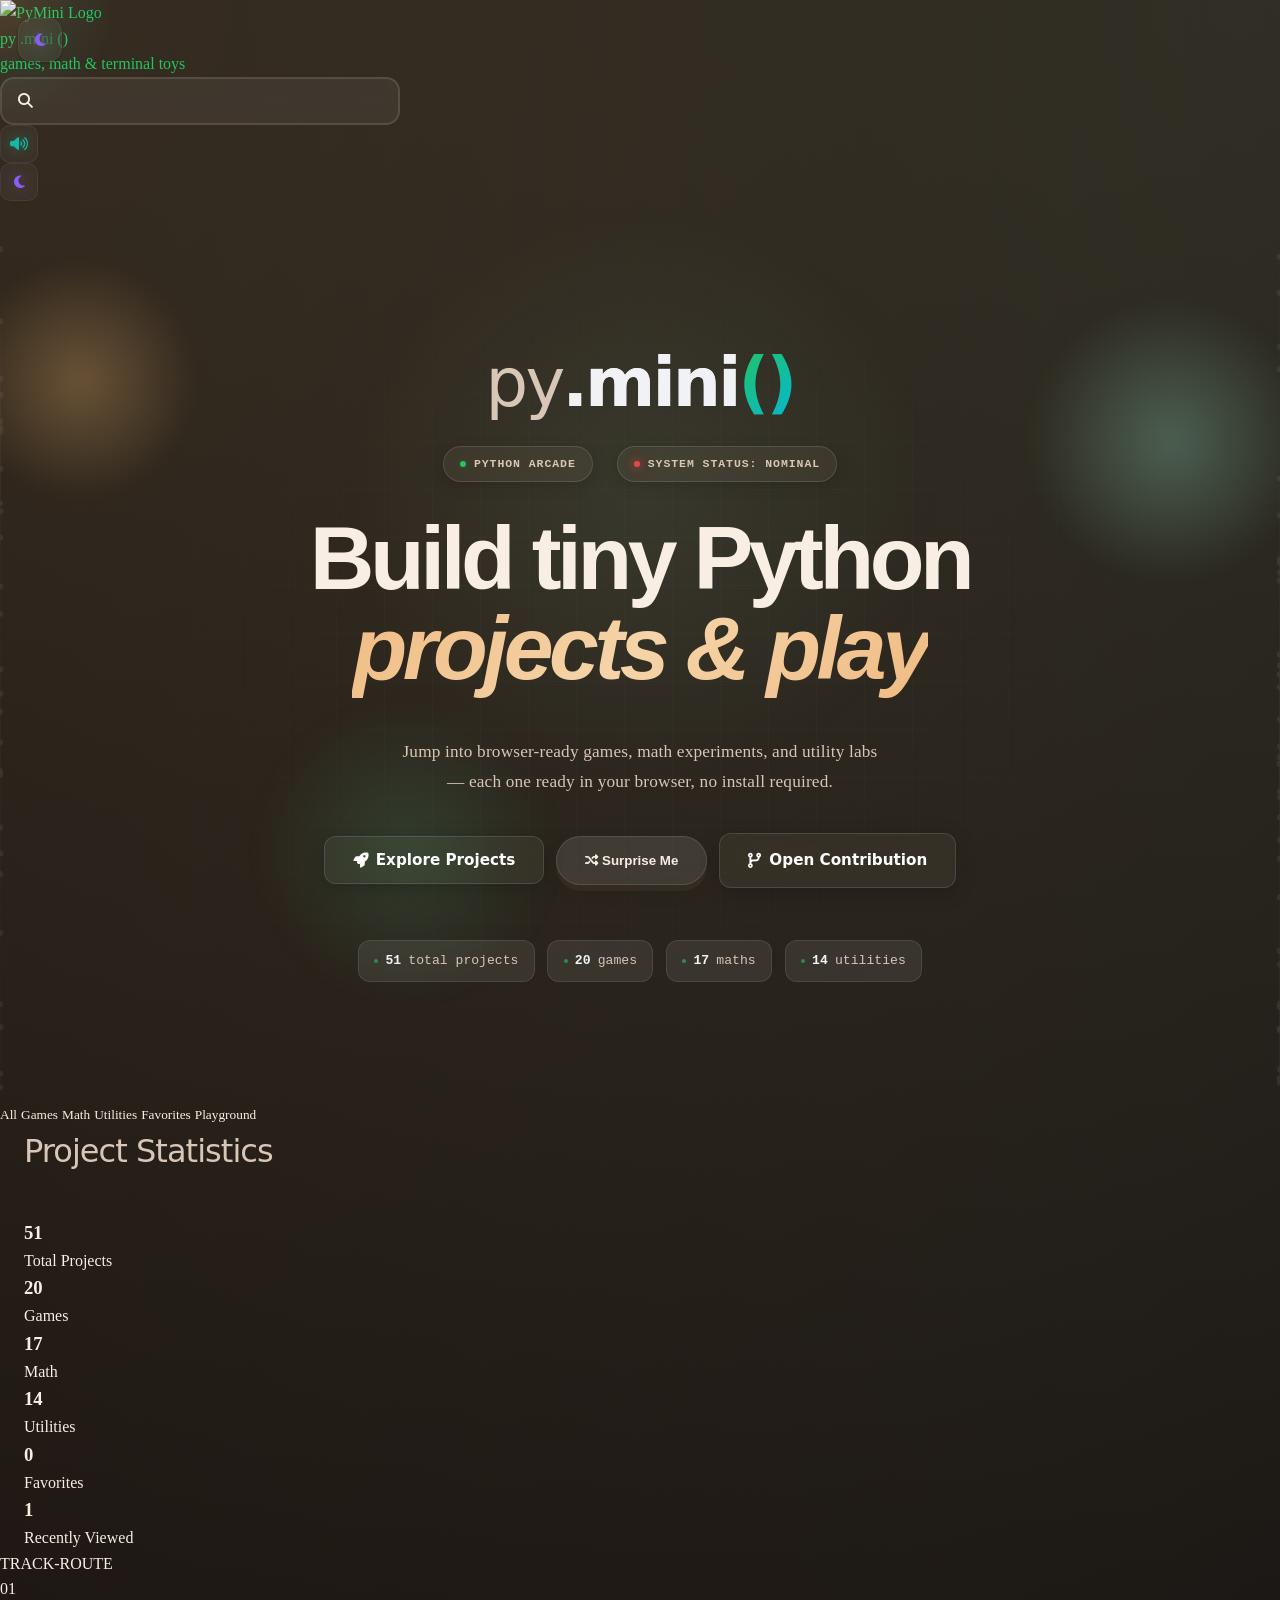
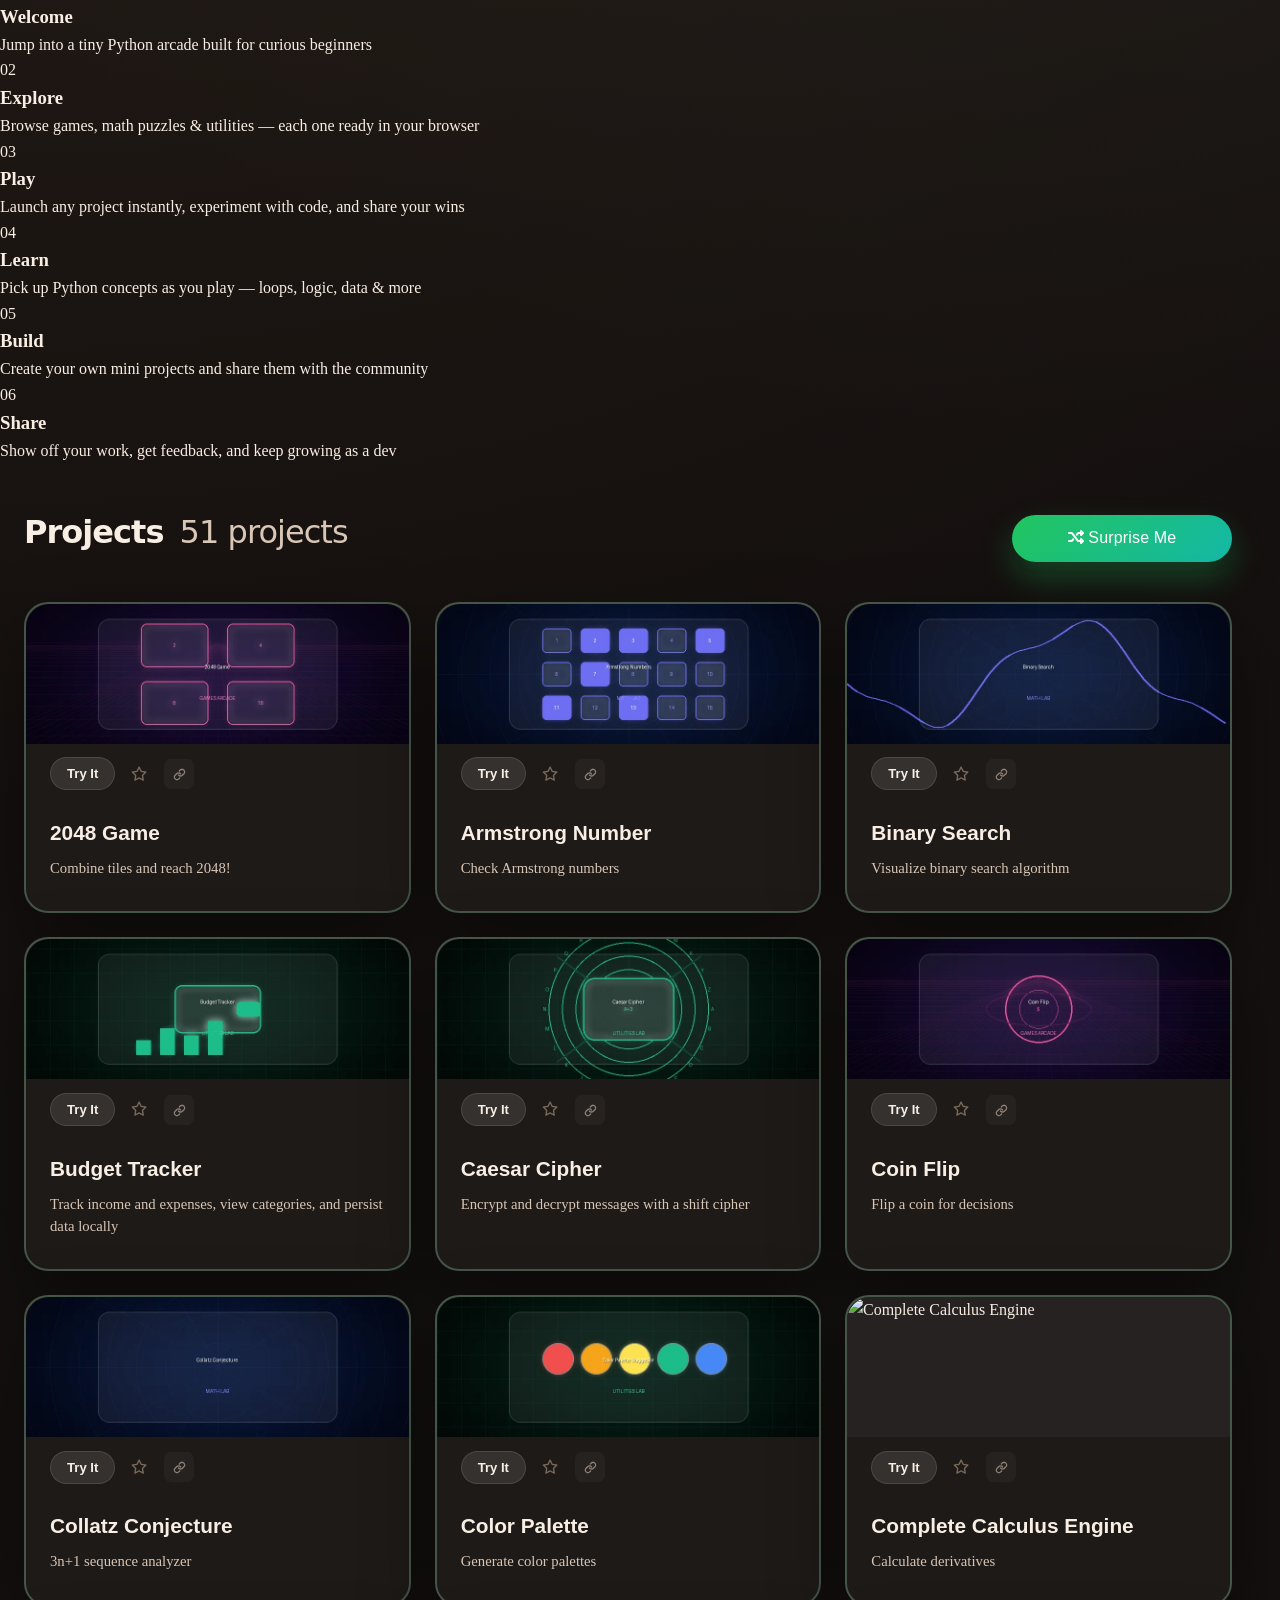
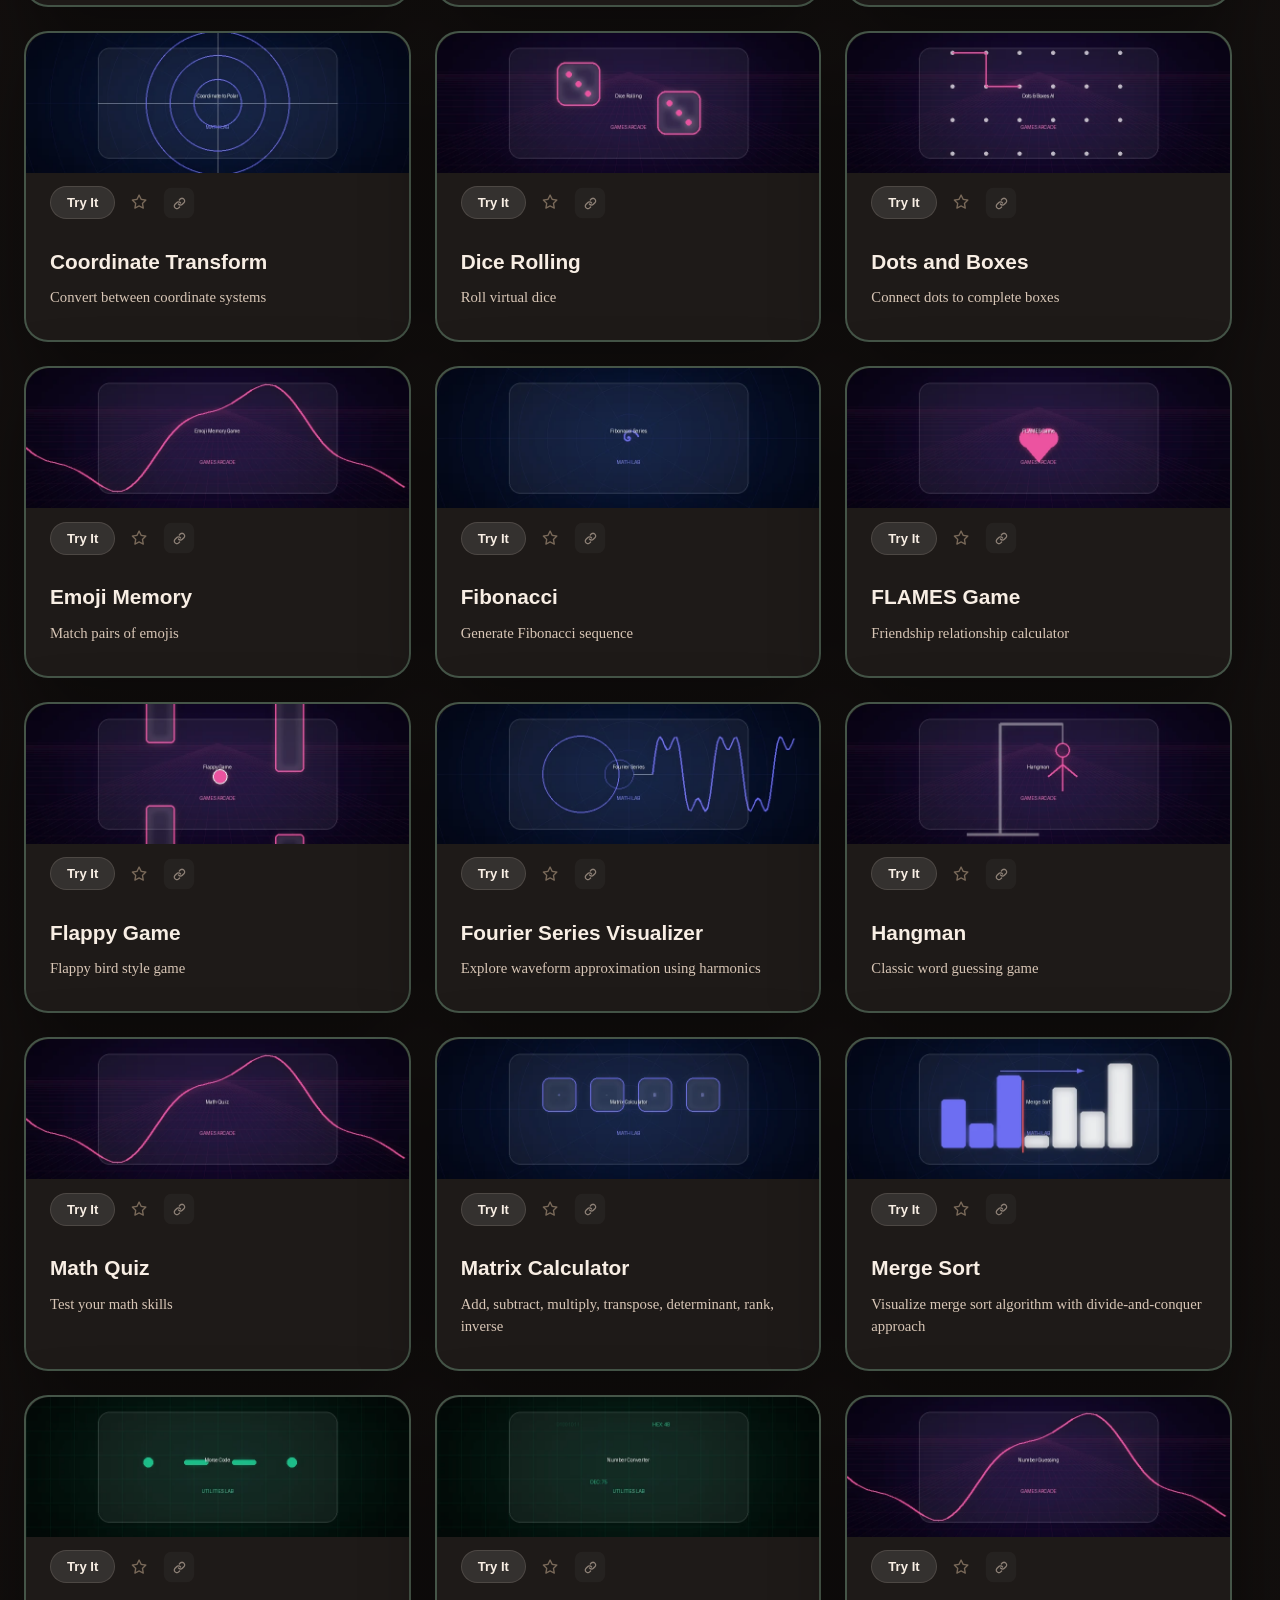
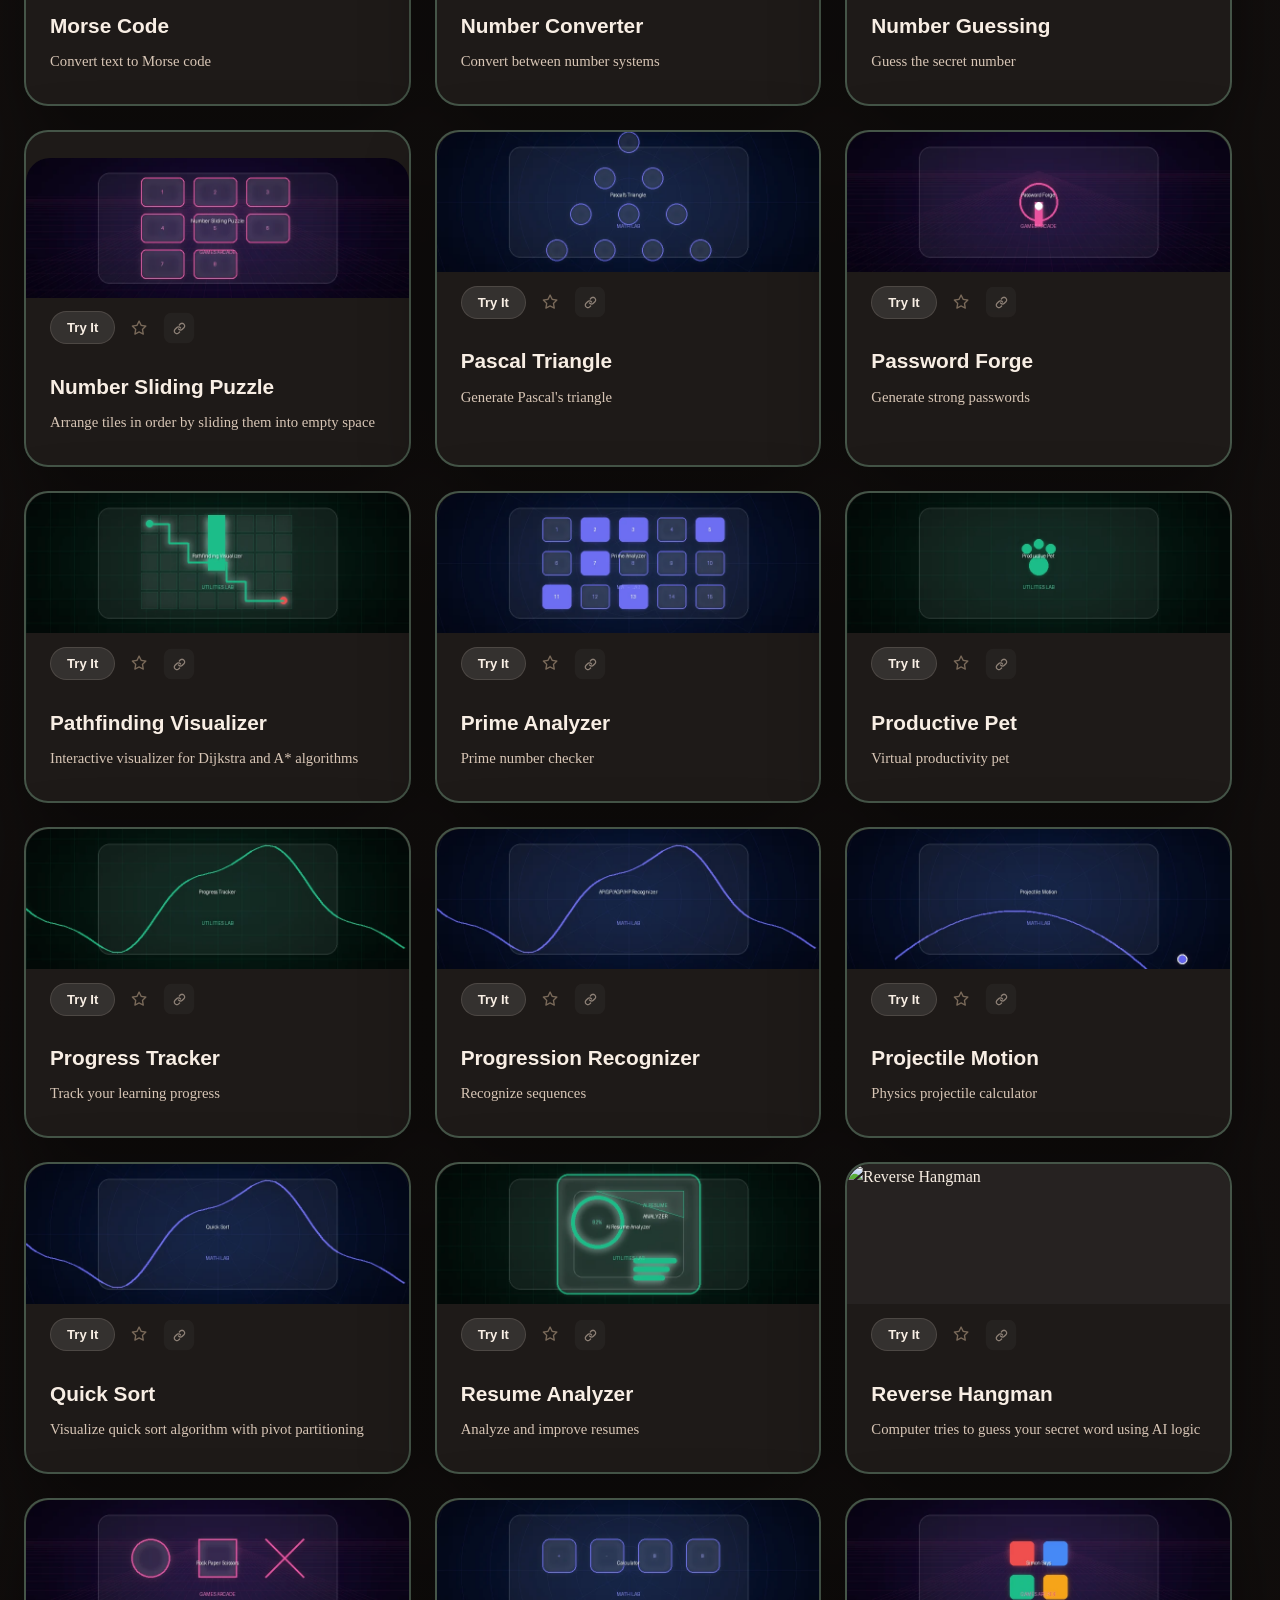
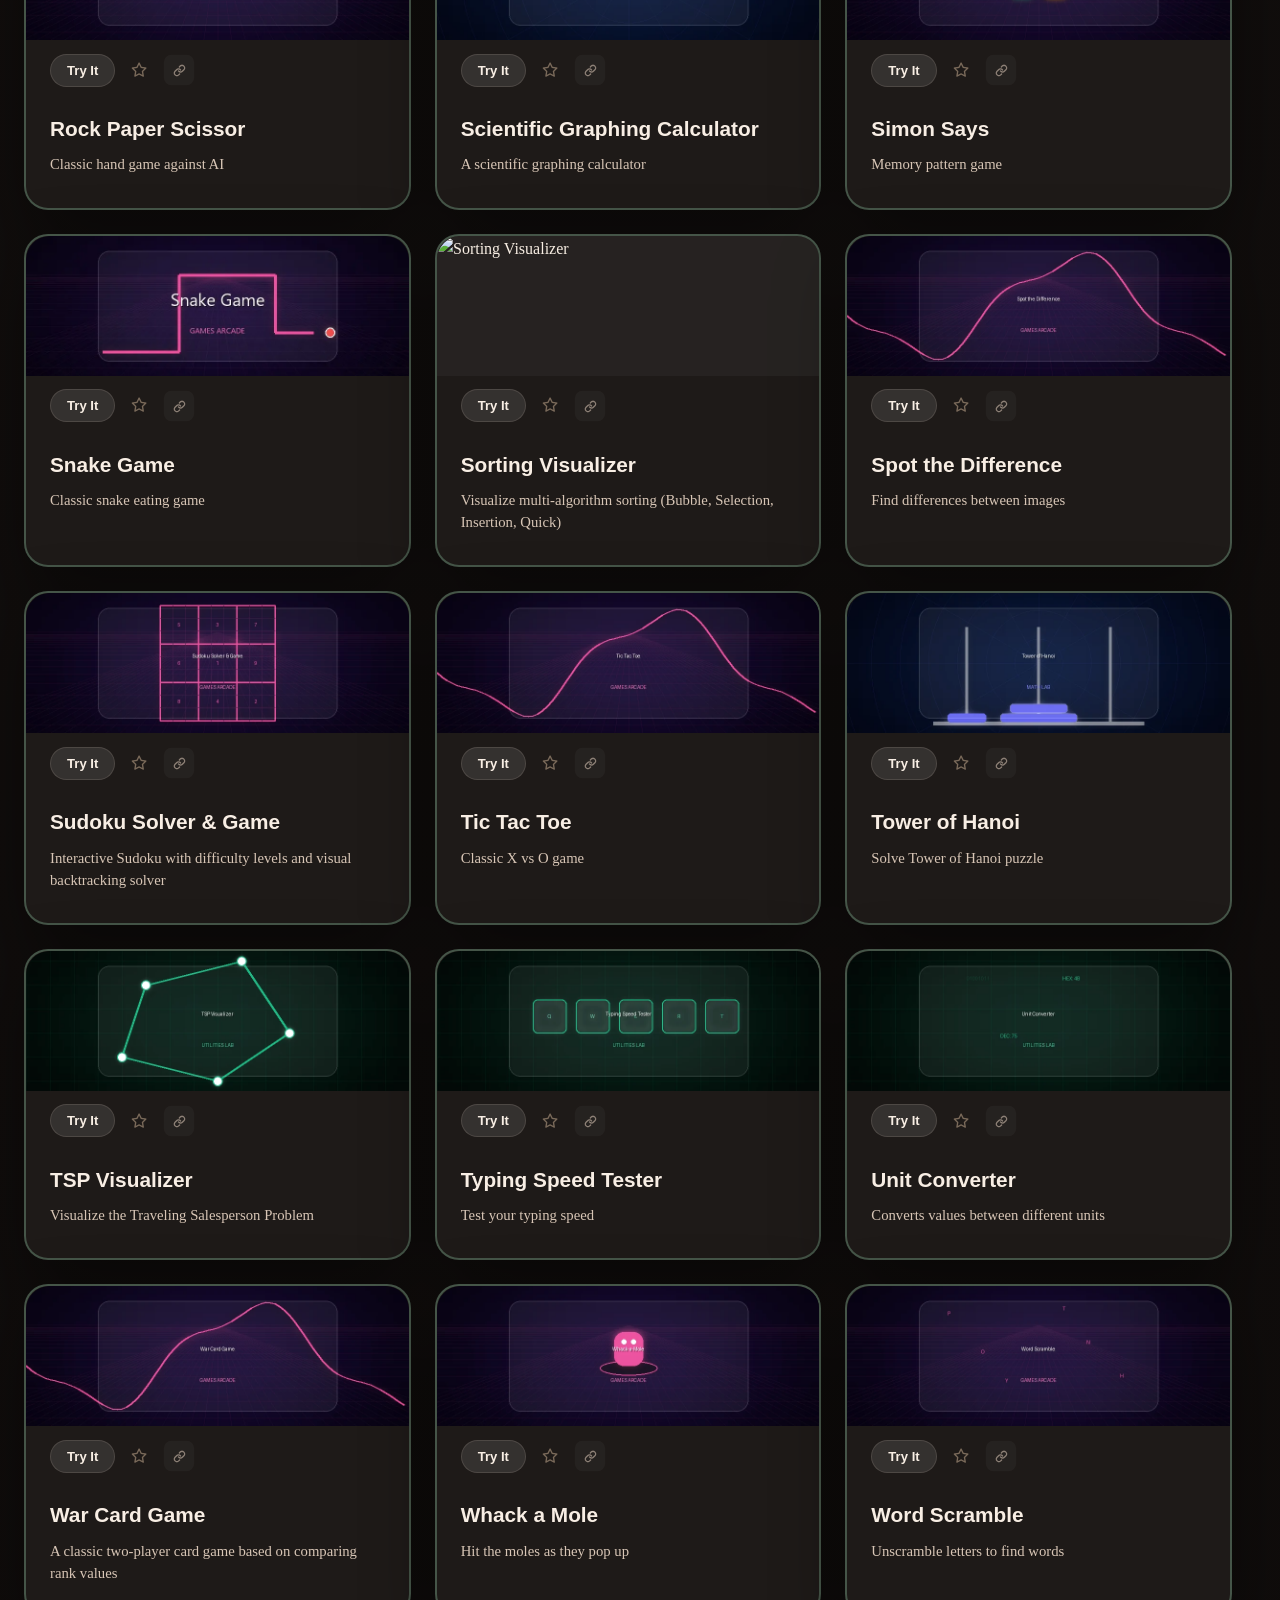
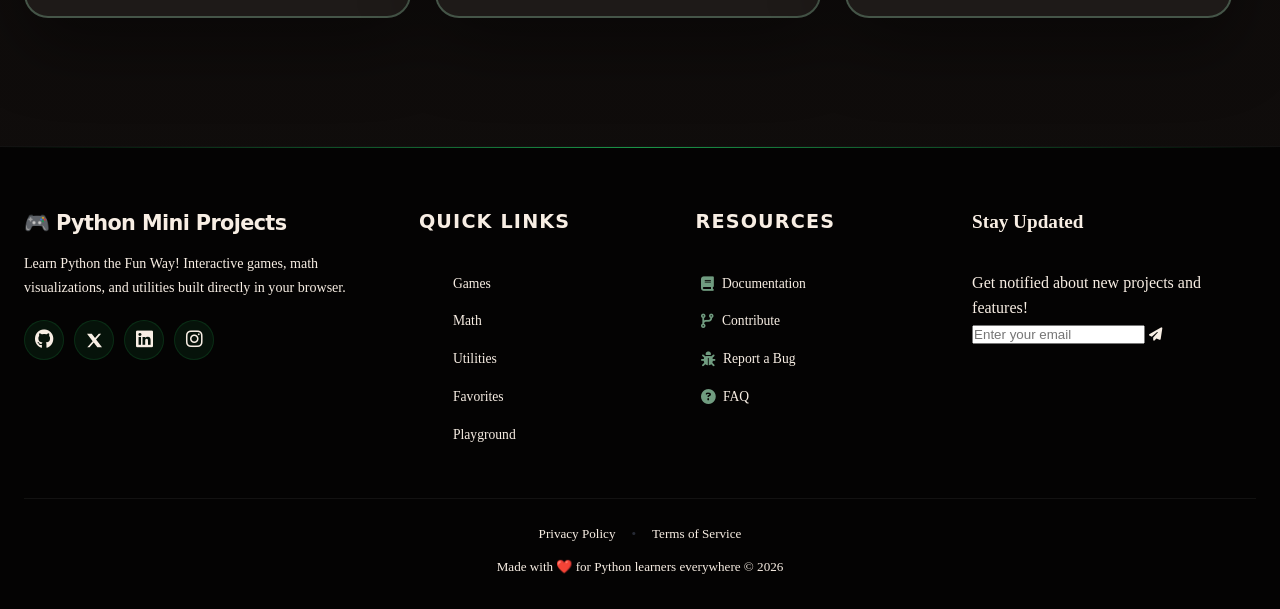
==== commit 0d22bc24: "Fix footer links for Privacy Policy and Terms of Service (Issue #1509)" ====
--- a/web-app/index.html
+++ b/web-app/index.html
@@ -53,20 +53,44 @@
   <!-- Cursor Glow -->
   <div aria-hidden="true" class="cursor-glow" id="cursorGlow"></div>
 
+  <!-- Navigation -->
+  <nav aria-label="Primary" class="navbar" id="mainNavbar">
+    <div class="nav-island">
+      <div class="navbar-brand">
+        <a class="logo-wrap" href="#">
+          <img alt="PyMini Logo" class="navbar-logo" src="assets/favicon.svg" / loading="lazy">
+          <div class="logo-text">
+            <span class="logo-py">py</span>
+            <span class="logo-mini">.mini</span>
+            <span class="logo-parens">()</span>
+          </div>
+          <span class="logo-tagline">games, math &amp; terminal toys</span>
+        </a>
+      </div>
+      <div class="search-box">
+        <i class="fas fa-search"></i>
+        <input aria-label="Search projects" id="navSearchInput" placeholder="Search projects or games..." type="text" />
+      </div>
+      <div class="nav-controls" id="navControls">
+        <button aria-label="Mute sounds" class="sound-toggle" type="button">
+          <i class="fas fa-volume-up"></i>
+        </button>
+        <button aria-label="Switch theme" class="theme-toggle" type="button">
+          <i class="fas fa-moon"></i>
+        </button>
+      </div>
+    </div>
+  </nav>
+
   <aside class="sidebar-dock" id="mainSidebar">
+    <button class="sidebar-mobile-close" id="sidebarMobileClose" aria-label="Close sidebar" type="button">
+      <i class="fas fa-times" aria-hidden="true"></i>
+    </button>
     <div class="sidebar-search">
       <div class="search-box" style="position: relative">
         <i class="fas fa-search" aria-hidden="true"></i>
         <input aria-label="Search projects" id="searchInput" placeholder="Search projects or tags..." type="text"
           role="combobox" aria-autocomplete="list" aria-controls="resultsList" aria-expanded="false" />
-          <button
-            id="clearSearchBtn"
-            class="clear-search-btn"
-            type="button"
-            aria-label="Clear search"
-            hidden>
-            <i class="fas fa-times"></i>
-          </button>
         <div class="search-dropdown" id="searchDropdown" aria-live="polite">
           <div class="dropdown-content" id="searchDropdownContent">
             <div class="search-loader" id="searchLoader" style="display: none">
@@ -103,19 +127,6 @@
         </div>
       </div>
     </div>
-
-    <div class="recent-searches-section" id="recentSearchesSection">
-  <div class="dropdown-section-title recent-searches-header" style="display: flex; justify-content: space-between; align-items: center; margin-bottom: 10px;">
-    <span class="recent-searches-heading" style="color: #e2e8f0; font-weight: 500;">
-      <i class="fas fa-history" aria-hidden="true" style="margin-right: 6px; color: #a78bfa;"></i>
-      Search History
-    </span>
-    <button id="clearRecentBtn" class="recent-clear-all-btn" aria-label="Clear recent searches" style="background: none; border: none; color: #ef4444; font-size: 0.85rem; cursor: pointer; display: flex; align-items: center; gap: 5px;">
-      <i class="fas fa-trash-alt"></i> Clear History
-    </button>
-  </div>
-  <div class="recent-searches-chips" id="recentSearchesList" role="list"></div>
-</div>
 
     <div class="sidebar-menu-wrapper">
       <div class="sidebar-menu-title">Categories</div>
@@ -238,15 +249,197 @@
         </div>
 
         <div class="hero-meta">
-          <div>
-            <span><strong id="heroProjectCount">0</strong> total projects</span>
-            <span><strong id="heroGameCount">0</strong> games</span>
-            <span><strong id="heroMathCount">0</strong> maths</span>
-            <span><strong id="heroUtilityCount">0</strong> utilities</span>
+          <span><strong id="heroProjectCount">0</strong> total projects</span>
+          <span><strong id="heroGameCount">0</strong> games</span>
+          <span><strong id="heroMathCount">0</strong> maths</span>
+          <span><strong id="heroUtilityCount">0</strong> utilities</span>
+        </div>
+      </div>
+    </section>
+
+    <!-- Sticky Filter Bar -->
+    <div class="sticky-filter-bar visible" id="stickyFilterBar" aria-label="Project category filters">
+      <div class="sticky-filter-inner">
+        <button aria-selected="true" class="sticky-tab active" data-sticky-category="all" role="tab" tabindex="0"
+          type="button">
+          All
+        </button>
+        <button aria-selected="false" class="sticky-tab" data-sticky-category="games" role="tab" tabindex="-1"
+          type="button">
+          Games
+        </button>
+        <button aria-selected="false" class="sticky-tab" data-sticky-category="math" role="tab" tabindex="-1"
+          type="button">
+          Math
+        </button>
+        <button aria-selected="false" class="sticky-tab" data-sticky-category="utilities" role="tab" tabindex="-1"
+          type="button">
+          Utilities
+        </button>
+        <button aria-selected="false" class="sticky-tab" data-sticky-category="favorites" role="tab" tabindex="-1"
+          type="button">
+          Favorites
+        </button>
+        <button aria-selected="false" class="sticky-tab" data-sticky-category="playground" role="tab" tabindex="-1"
+          type="button">
+          Playground
+        </button>
+      </div>
+    </div>
+
+    <section class="stats-dashboard-section">
+  <div class="container">
+
+<div class="section-header">
+  <h2 class="section-heading">
+    <span class="heading-text">Project Statistics</span>
+  </h2>
+</div>
+
+    <div class="stats-dashboard">
+
+      <div class="stats-card" data-filter="all">
+        <h3 id="statsTotal">0</h3>
+        <p>Total Projects</p>
+      </div>
+
+      <div class="stats-card" data-filter="games">
+        <h3 id="statsGames">0</h3>
+        <p>Games</p>
+      </div>
+
+      <div class="stats-card" data-filter="math">
+        <h3 id="statsMath">0</h3>
+        <p>Math</p>
+      </div>
+
+      <div class="stats-card" data-filter="utilities">
+        <h3 id="statsUtilities">0</h3>
+        <p>Utilities</p>
+      </div>
+
+      <div class="stats-card" data-filter="favorites">
+        <h3 id="statsFavorites">0</h3>
+        <p>Favorites</p>
+      </div>
+
+      <div class="stats-card">
+        <h3 id="statsViewed">0</h3>
+        <p>Recently Viewed</p>
+      </div>
+
+    </div>
+
+  </div>
+</section>
+
+    <!-- Timeline Section -->
+    <section class="hero-timeline-section" id="timelineSection">
+      <div class="timeline-background" aria-hidden="true"></div>
+      <div aria-hidden="true" class="timeline-orb timeline-orb-one"></div>
+      <div aria-hidden="true" class="timeline-orb timeline-orb-two"></div>
+      <div class="timeline-container">
+        <div class="timeline-route-badge">TRACK-ROUTE</div>
+        <div class="timeline-grid">
+          <div class="timeline-item" data-reveal>
+            <div class="timeline-content">
+              <span class="timeline-icon" data-lucide="house"></span>
+              <div class="timeline-text">
+                <span class="timeline-step">01</span>
+                <h3 class="timeline-title">Welcome</h3>
+                <p class="timeline-desc">
+                  Jump into a tiny Python arcade built for curious beginners
+                </p>
+              </div>
+            </div>
+            <div class="timeline-node">
+              <div class="timeline-dot"></div>
+            </div>
+            <div></div>
           </div>
-          <div>
-            <span data-filter="favorites"><strong id="heroFavoriteCount">0</strong>Favorites</span>
-            <span><strong id="heroViewedCount">0</strong>Recently Viewed</span>
+          <div class="timeline-item" data-reveal>
+            <div></div>
+            <div class="timeline-node">
+              <div class="timeline-dot"></div>
+            </div>
+            <div class="timeline-content">
+              <span class="timeline-icon" data-lucide="compass"></span>
+              <div class="timeline-text">
+                <span class="timeline-step">02</span>
+                <h3 class="timeline-title">Explore</h3>
+                <p class="timeline-desc">
+                  Browse games, math puzzles &amp; utilities — each one ready
+                  in your browser
+                </p>
+              </div>
+            </div>
+          </div>
+          <div class="timeline-item" data-reveal>
+            <div class="timeline-content">
+              <span class="timeline-icon" data-lucide="play"></span>
+              <div class="timeline-text">
+                <span class="timeline-step">03</span>
+                <h3 class="timeline-title">Play</h3>
+                <p class="timeline-desc">
+                  Launch any project instantly, experiment with code, and
+                  share your wins
+                </p>
+              </div>
+            </div>
+            <div class="timeline-node">
+              <div class="timeline-dot"></div>
+            </div>
+            <div></div>
+          </div>
+          <div class="timeline-item" data-reveal>
+            <div></div>
+            <div class="timeline-node">
+              <div class="timeline-dot"></div>
+            </div>
+            <div class="timeline-content">
+              <span class="timeline-icon" data-lucide="book-open"></span>
+              <div class="timeline-text">
+                <span class="timeline-step">04</span>
+                <h3 class="timeline-title">Learn</h3>
+                <p class="timeline-desc">
+                  Pick up Python concepts as you play — loops, logic, data
+                  &amp; more
+                </p>
+              </div>
+            </div>
+          </div>
+          <div class="timeline-item" data-reveal>
+            <div class="timeline-content">
+              <span class="timeline-icon" data-lucide="hammer"></span>
+              <div class="timeline-text">
+                <span class="timeline-step">05</span>
+                <h3 class="timeline-title">Build</h3>
+                <p class="timeline-desc">
+                  Create your own mini projects and share them with the
+                  community
+                </p>
+              </div>
+            </div>
+            <div class="timeline-node">
+              <div class="timeline-dot"></div>
+            </div>
+            <div></div>
+          </div>
+          <div class="timeline-item" data-reveal>
+            <div></div>
+            <div class="timeline-node">
+              <div class="timeline-dot"></div>
+            </div>
+            <div class="timeline-content">
+              <span class="timeline-icon" data-lucide="share-2"></span>
+              <div class="timeline-text">
+                <span class="timeline-step">06</span>
+                <h3 class="timeline-title">Share</h3>
+                <p class="timeline-desc">
+                  Show off your work, get feedback, and keep growing as a dev
+                </p>
+              </div>
+            </div>
           </div>
         </div>
       </div>
@@ -456,9 +649,9 @@
       </div>
       <div class="footer-bottom">
         <div class="footer-bottom-links">
-          <a href="#">Privacy Policy</a>
+          <a href="privacy-policy.html">Privacy Policy</a>
           <span class="separator">•</span>
-          <a href="#">Terms of Service</a>
+          <a href="terms-condition.html">Terms of Service</a>
         </div>
         <p>Made with ❤️ for Python learners everywhere &copy; 2026</p>
       </div>
@@ -475,7 +668,6 @@
   <script defer src="js/projects/rock-paper-scissor.js"></script>
   <script defer src="js/projects/dice-rolling.js"></script>
   <script defer src="js/projects/coin-flip.js"></script>
-  <script defer src="js/projects/chess.js"></script>
   <script defer src="js/projects/progress-tracker.js"></script>
   <script defer src="js/projects/number-guessing.js"></script>
   <script defer src="js/projects/binary-search.js"></script>
@@ -513,6 +705,7 @@
   <script defer src="js/projects/spot-the-difference.js"></script>
   <script defer src="js/projects/sudoku-game.js"></script>
   <script defer src="js/projects/color-palette.js"></script>
+  <script defer src="js/projects/resume-analyzer.js"></script>
   <script src="js/projects/caesar-cipher.js"></script>
   <script src="js/projects/matrix-calculator.js"></script>
   <script defer src="js/projects/reverse-hangman.js"></script>
@@ -670,13 +863,6 @@
           tags: "game,puzzle,backtracking,solver",
         },
         {
-          project: "chess",
-          title: "Chess Game",
-          category: "games",
-          desc: "Play a standard game of Chess locally or against a basic AI!",
-          tags: "chess, strategy, board game, 2 player, ai, minimax",
-        },
-        {
           project: "war-card-game",
           title: "War Card Game",
           category: "games",
@@ -868,6 +1054,13 @@
           category: "utilities",
           desc: "Generate color palettes",
           tags: "utility,design",
+        },
+        {
+          project: "resume-analyzer",
+          title: "Resume Analyzer",
+          category: "utilities",
+          desc: "Analyze and improve resumes",
+          tags: "utility,career",
         },
         {
           project: "calculator",
--- a/web-app/css/styles.css
+++ b/web-app/css/styles.css
@@ -2975,6 +2975,10 @@
   padding: 0;
 }
 
+body.sidebar-collapsed .recent-searches-chips{
+  display: none;
+}
+
 .recent-search-chip {
   display: inline-flex;
   align-items: center;
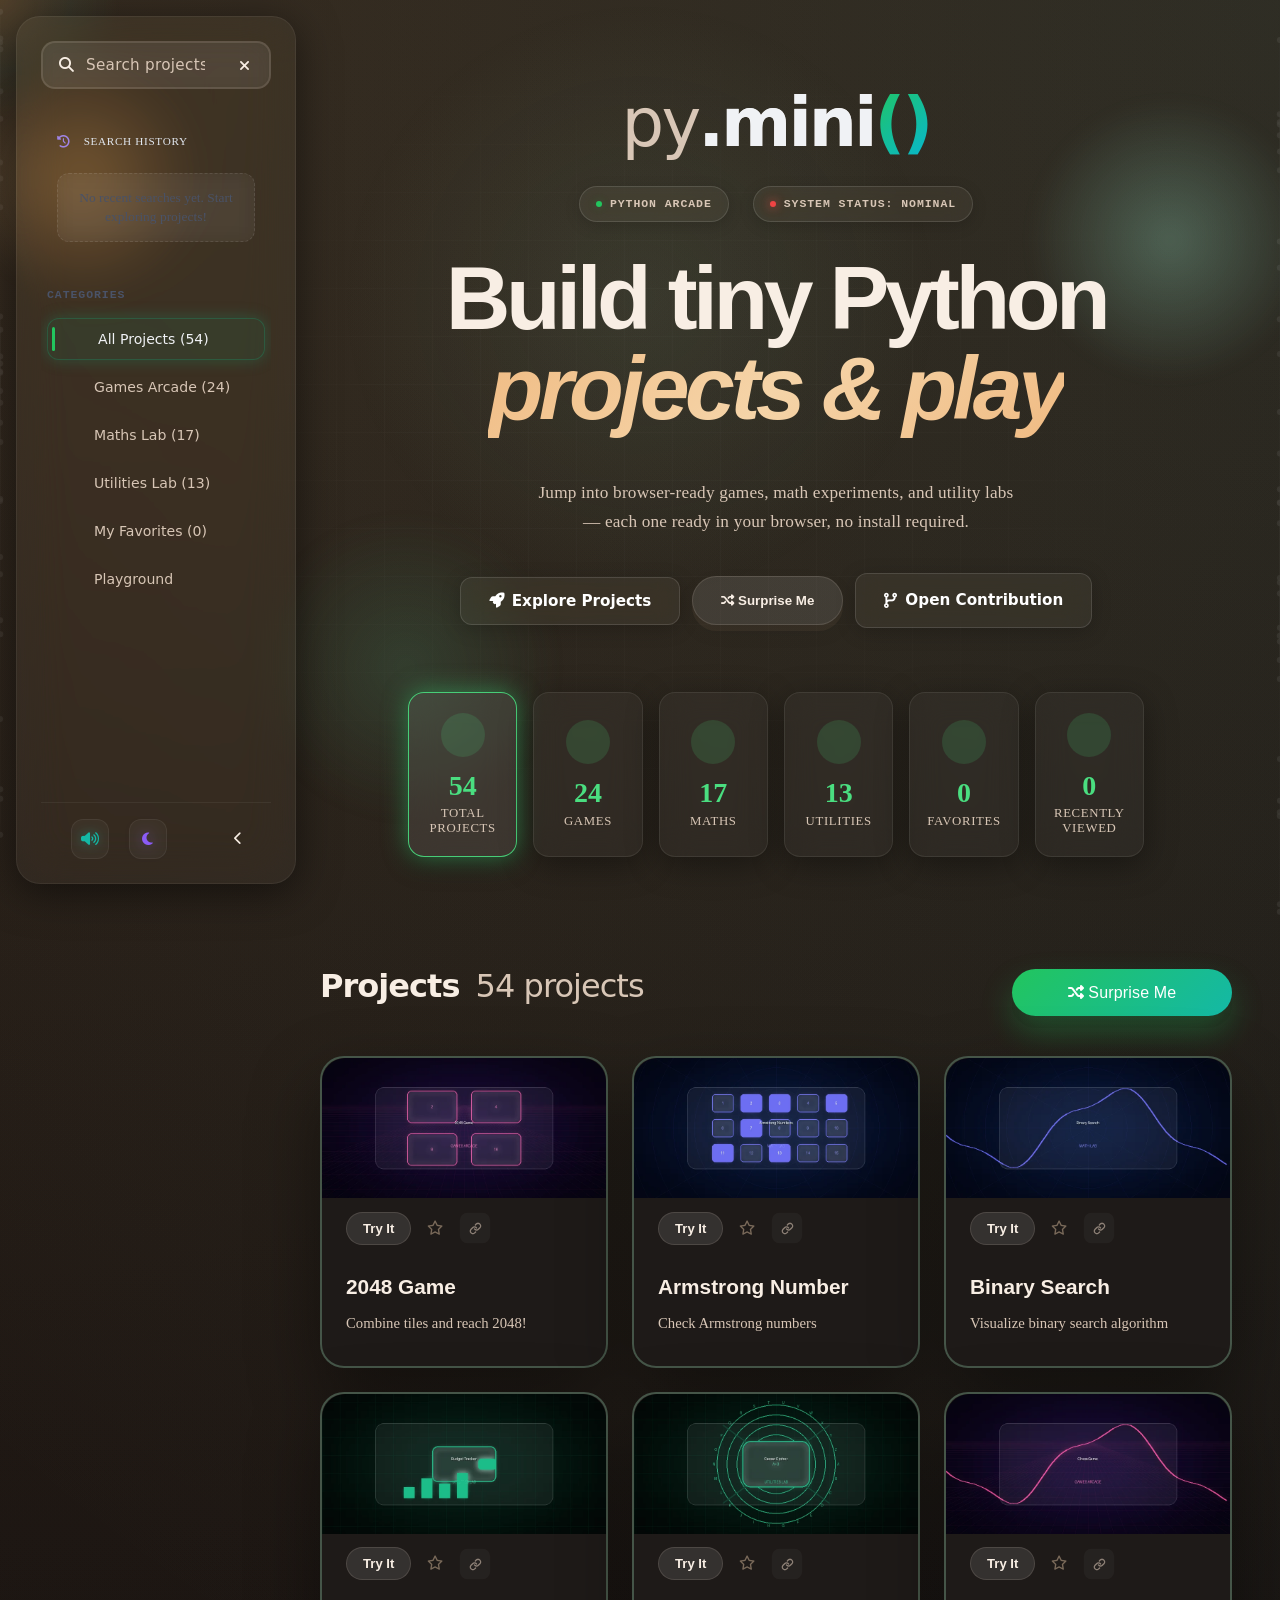
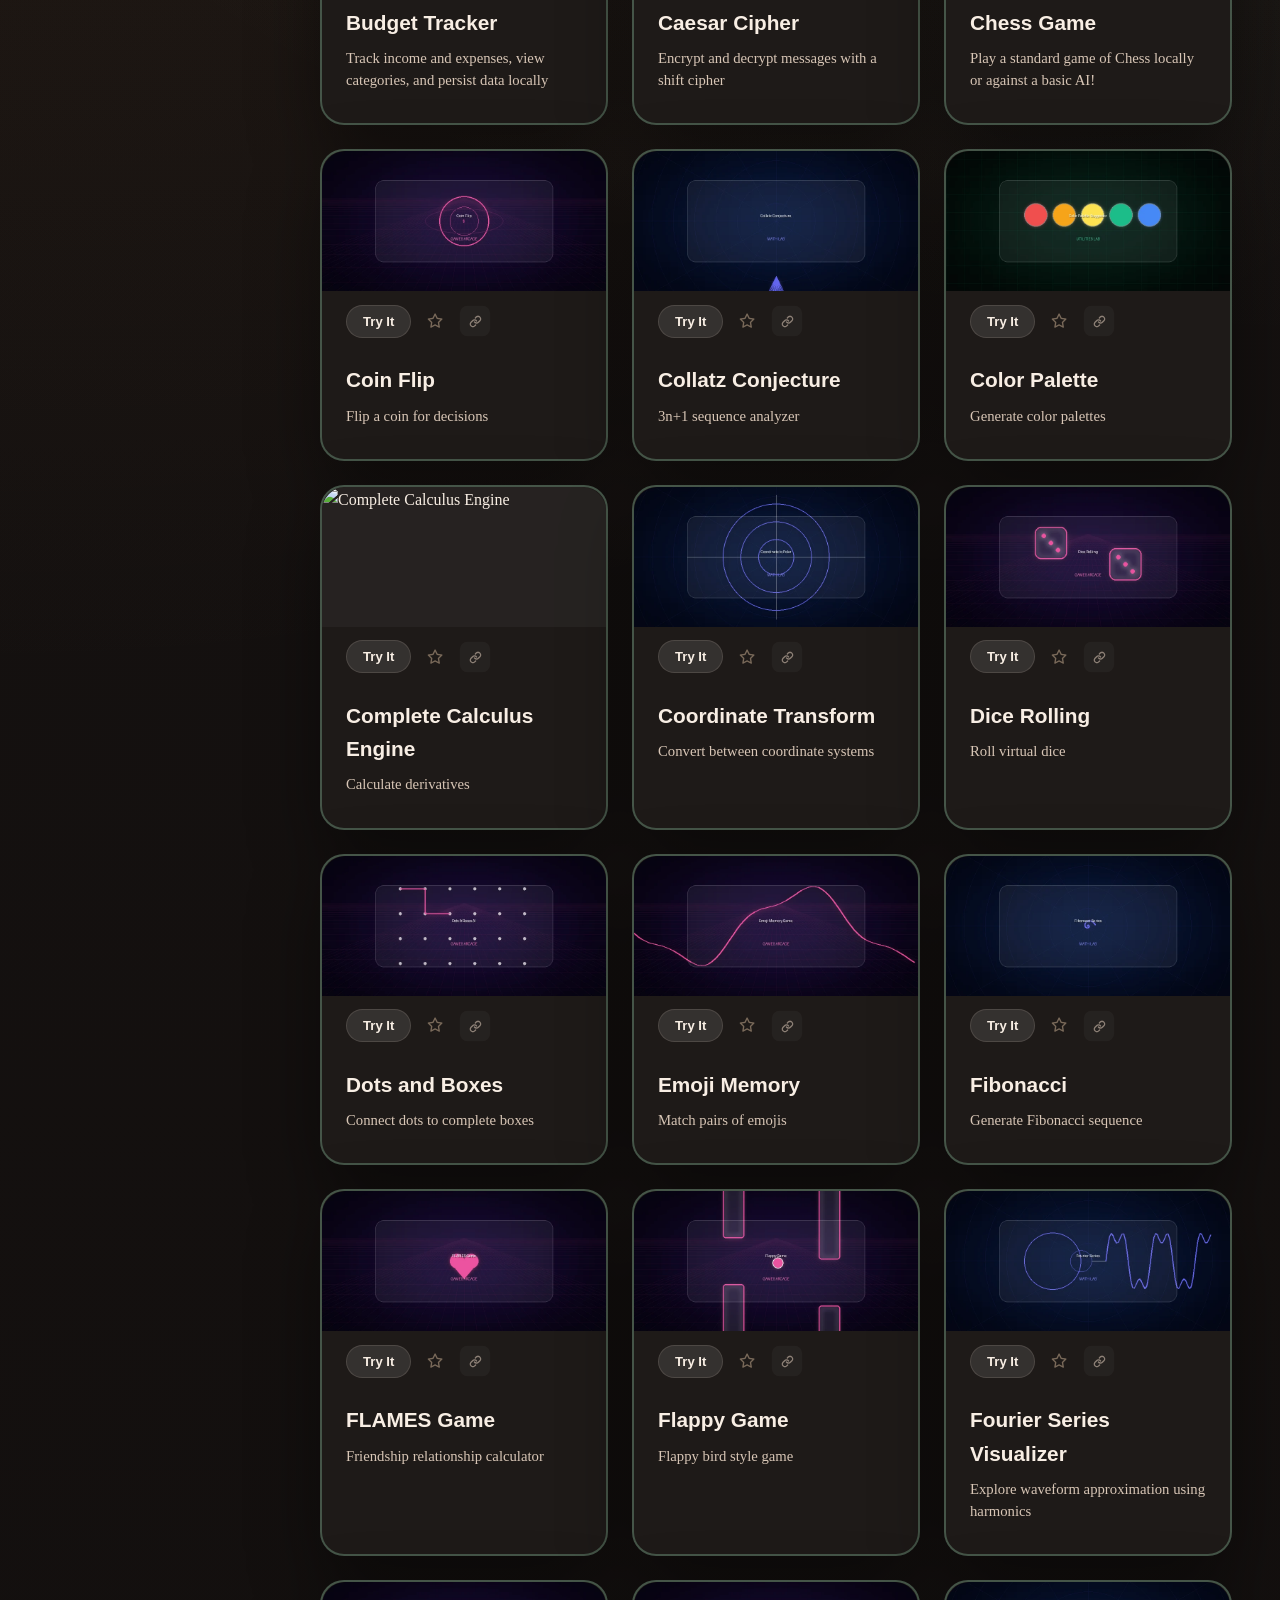
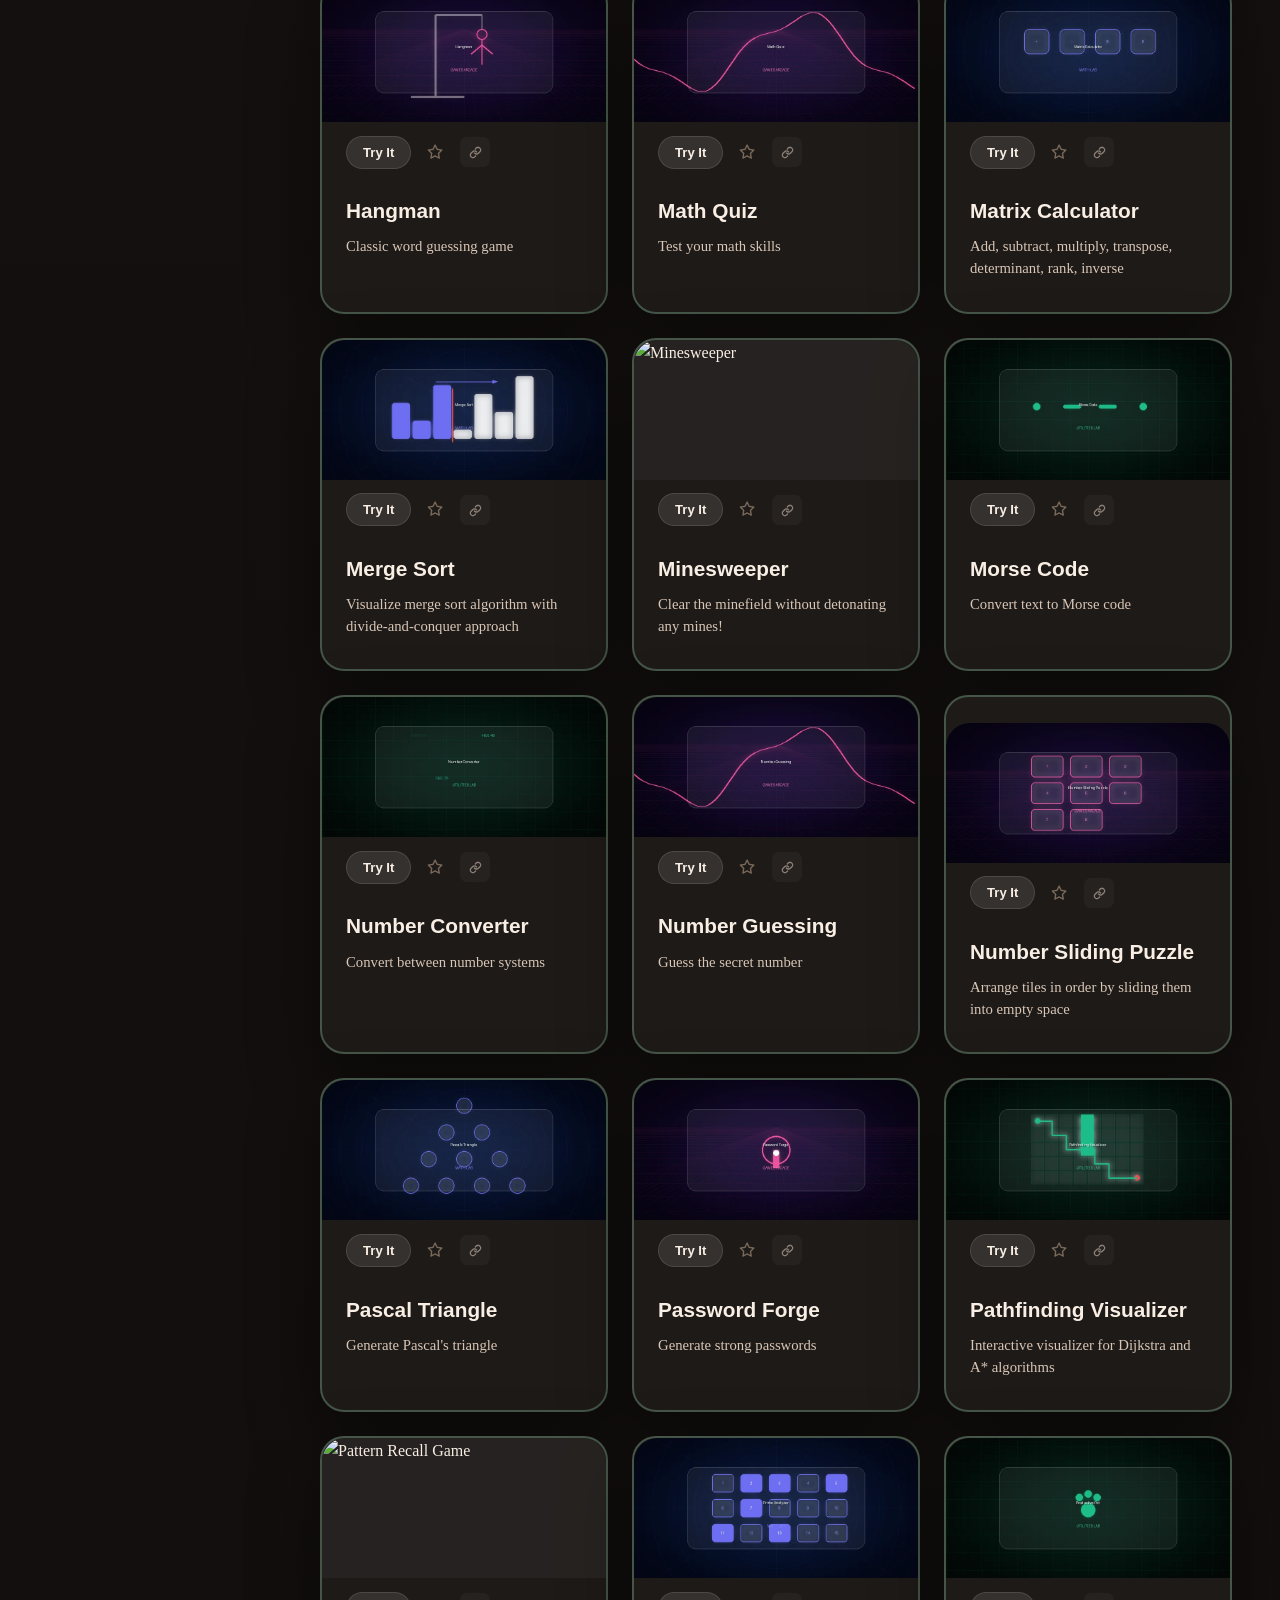
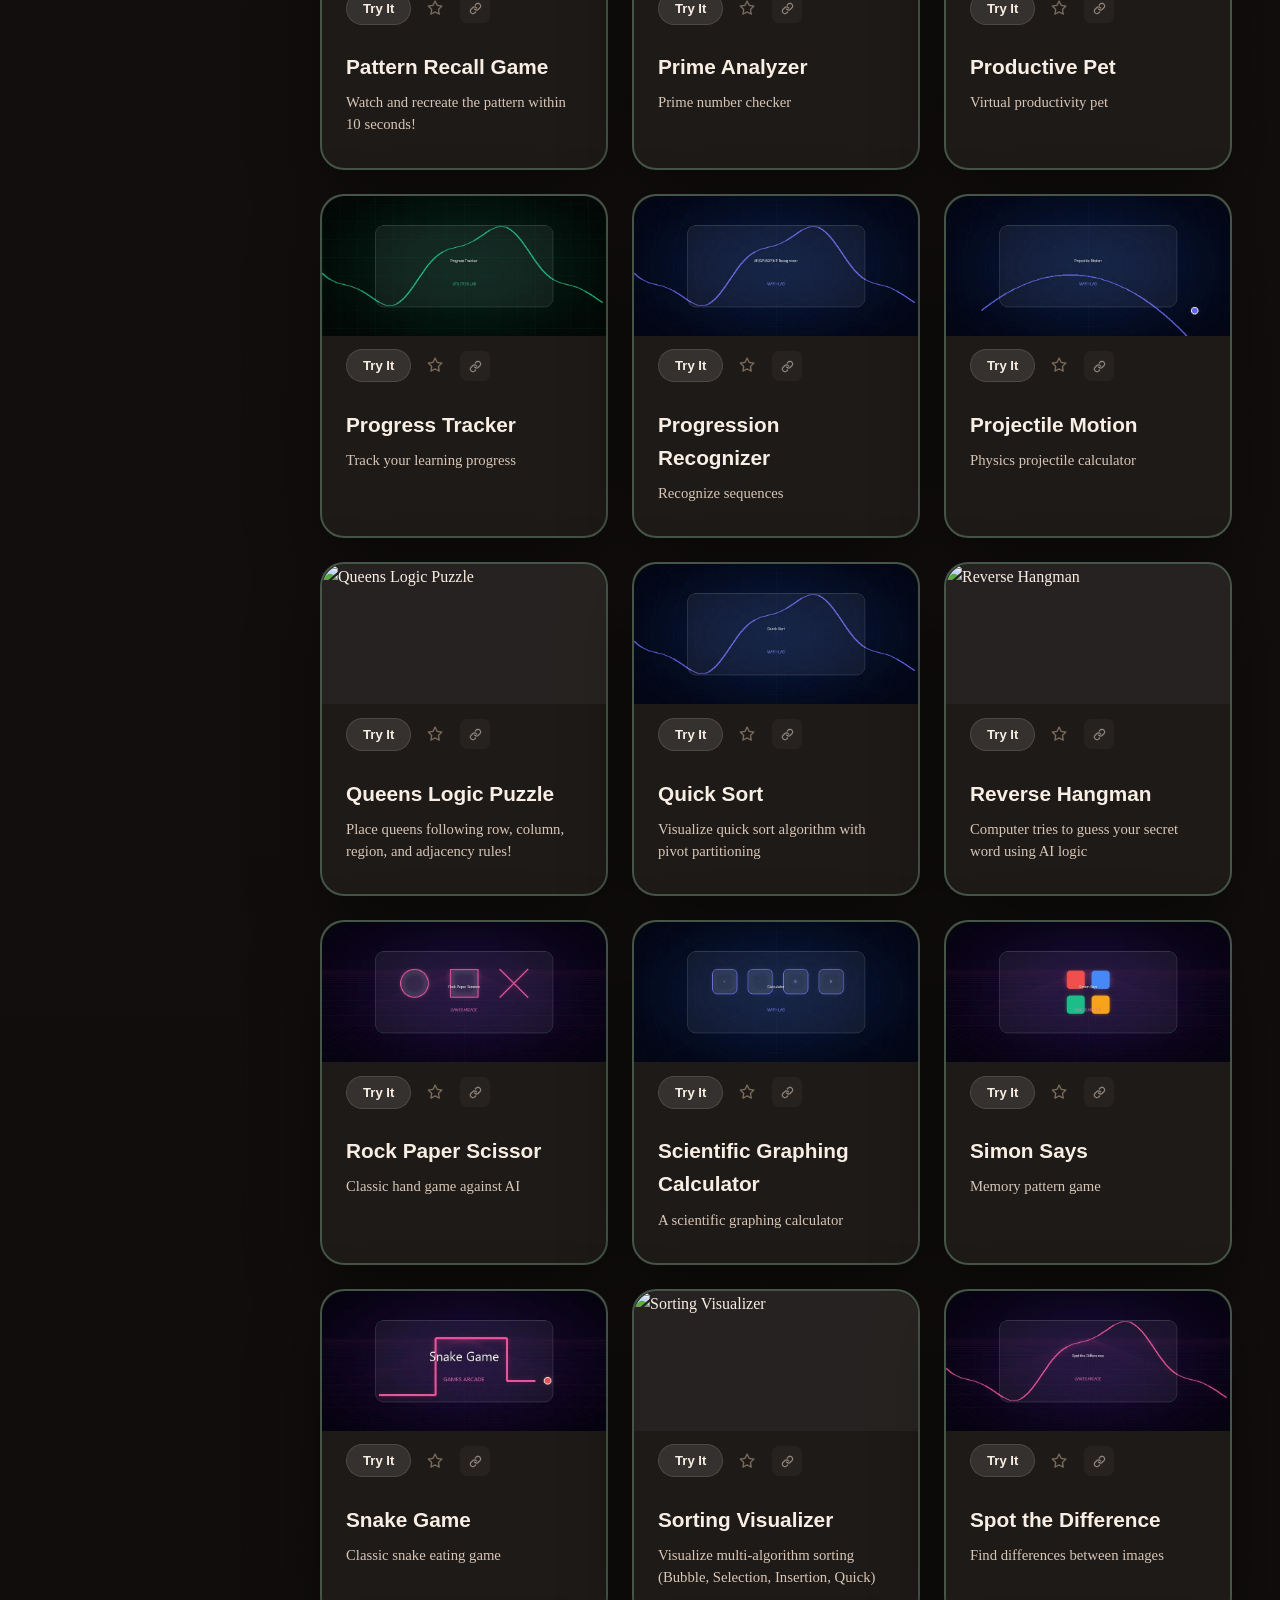
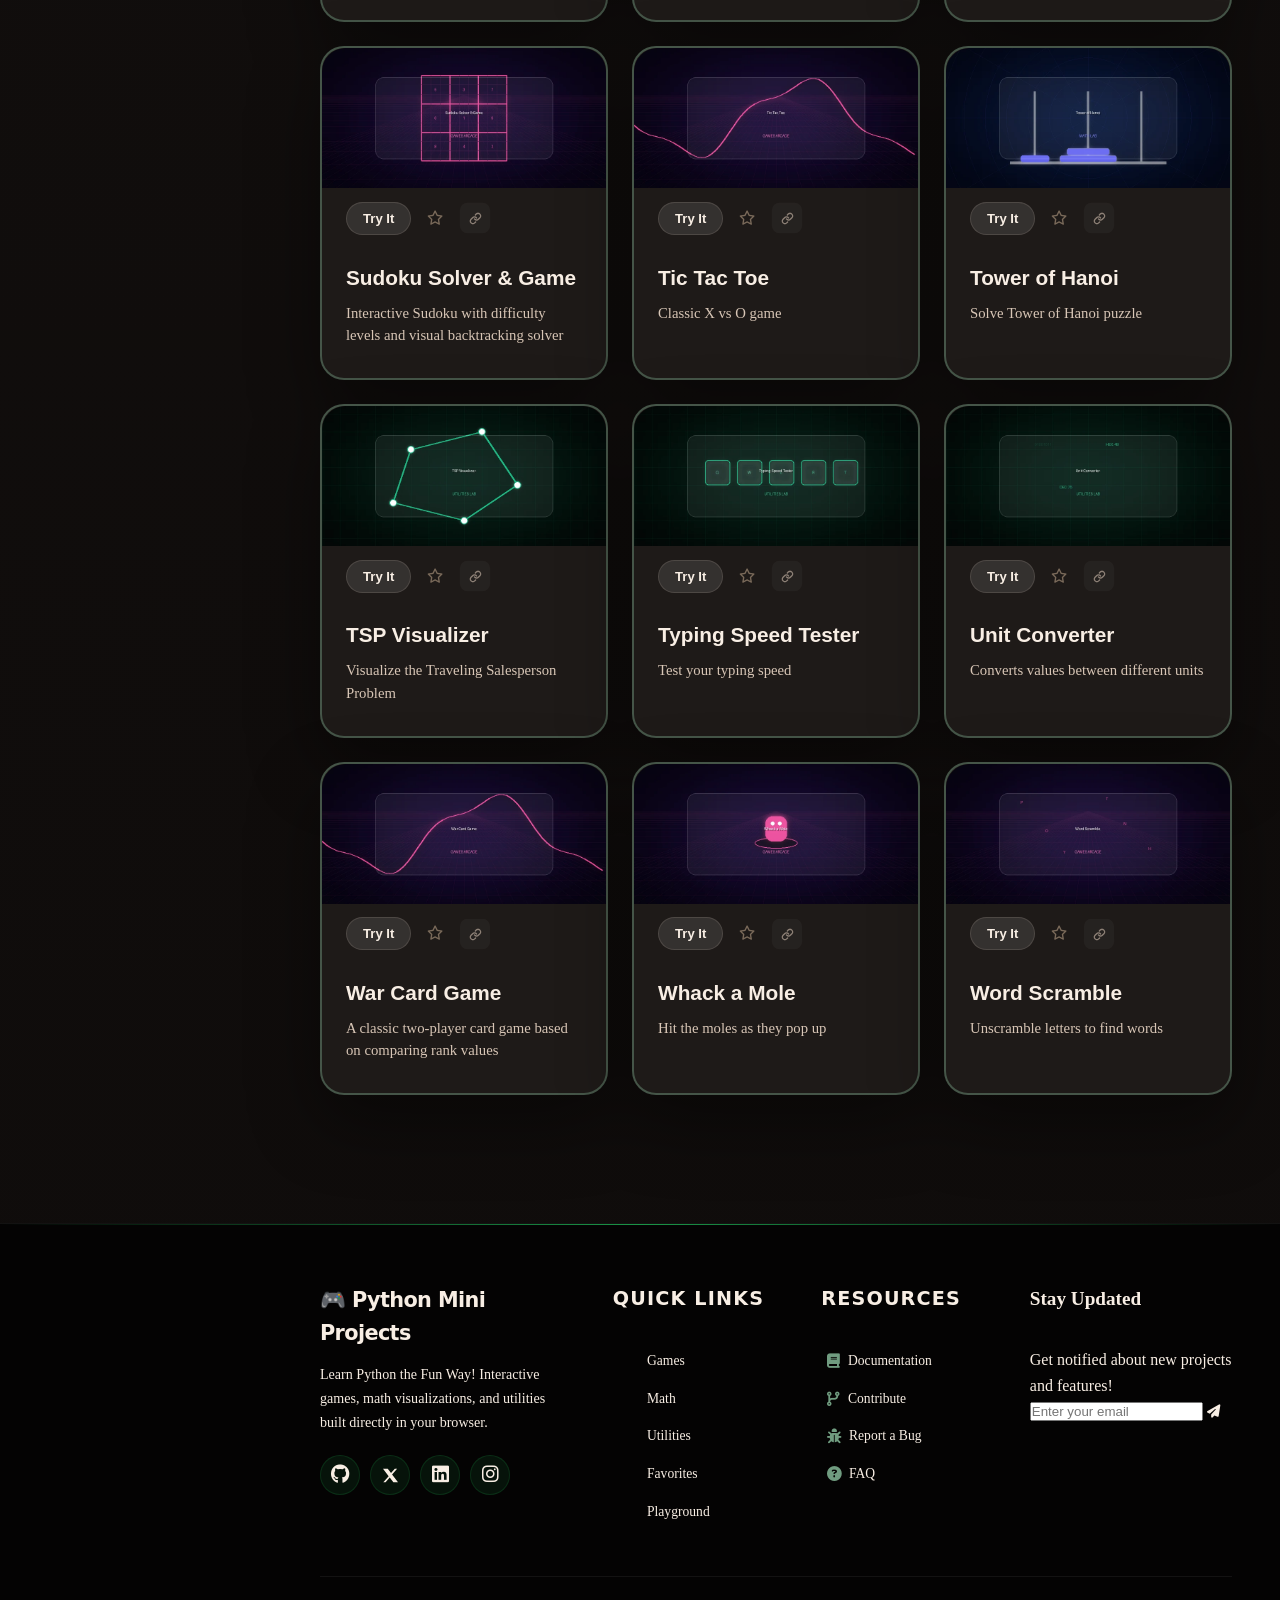
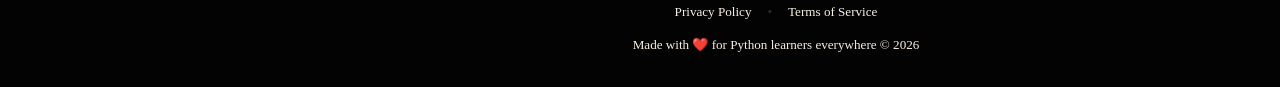
==== commit aae2175c: "Merge pull request #1714 from nishtha-agarwal-211/fix/dashboard-redesign-1505 fix(dashboard): redesi" ====
--- a/web-app/index.html
+++ b/web-app/index.html
@@ -53,56 +53,32 @@
   <!-- Cursor Glow -->
   <div aria-hidden="true" class="cursor-glow" id="cursorGlow"></div>
 
-  <!-- Navigation -->
-  <nav aria-label="Primary" class="navbar" id="mainNavbar">
-    <div class="nav-island">
-      <div class="navbar-brand">
-        <a class="logo-wrap" href="#">
-          <img alt="PyMini Logo" class="navbar-logo" src="assets/favicon.svg" / loading="lazy">
-          <div class="logo-text">
-            <span class="logo-py">py</span>
-            <span class="logo-mini">.mini</span>
-            <span class="logo-parens">()</span>
-          </div>
-          <span class="logo-tagline">games, math &amp; terminal toys</span>
-        </a>
-      </div>
-      <div class="search-box">
-        <i class="fas fa-search"></i>
-        <input aria-label="Search projects" id="navSearchInput" placeholder="Search projects or games..." type="text" />
-      </div>
-      <div class="nav-controls" id="navControls">
-        <button aria-label="Mute sounds" class="sound-toggle" type="button">
-          <i class="fas fa-volume-up"></i>
-        </button>
-        <button aria-label="Switch theme" class="theme-toggle" type="button">
-          <i class="fas fa-moon"></i>
-        </button>
-      </div>
-    </div>
-  </nav>
-
   <aside class="sidebar-dock" id="mainSidebar">
-    <button class="sidebar-mobile-close" id="sidebarMobileClose" aria-label="Close sidebar" type="button">
-      <i class="fas fa-times" aria-hidden="true"></i>
-    </button>
     <div class="sidebar-search">
       <div class="search-box" style="position: relative">
         <i class="fas fa-search" aria-hidden="true"></i>
         <input aria-label="Search projects" id="searchInput" placeholder="Search projects or tags..." type="text"
           role="combobox" aria-autocomplete="list" aria-controls="resultsList" aria-expanded="false" />
+          <button
+            id="clearSearchBtn"
+            class="clear-search-btn"
+            type="button"
+            aria-label="Clear search"
+            hidden>
+            <i class="fas fa-times"></i>
+          </button>
         <div class="search-dropdown" id="searchDropdown" aria-live="polite">
           <div class="dropdown-content" id="searchDropdownContent">
             <div class="search-loader" id="searchLoader" style="display: none">
               <div class="spinner"></div>
             </div>
-            <div class="recent-searches-section" id="recentSearchesSection">
+            <div class="recent-searches-section" id="dropdownRecentSearchesSection">
               <div class="dropdown-section-title">
                 <span>Recent</span>
-                <button id="clearRecentBtn" class="recent-clear-all-btn" aria-label="Clear recent searches">Clear
+                <button id="clearRecentDropdownBtn" class="recent-clear-all-btn" aria-label="Clear recent searches">Clear
                   All</button>
               </div>
-              <div class="dropdown-list" id="recentSearchesList"></div>
+              <div class="dropdown-list" id="dropdownRecentSearchesList"></div>
             </div>
             <div class="results-section" id="resultsSection" style="display: none">
               <div class="dropdown-section-title">Projects</div>
@@ -127,6 +103,19 @@
         </div>
       </div>
     </div>
+
+    <div class="recent-searches-section" id="sidebarRecentSearchesSection">
+  <div class="dropdown-section-title recent-searches-header" style="display: flex; justify-content: space-between; align-items: center; margin-bottom: 10px;">
+    <span class="recent-searches-heading" style="color: #e2e8f0; font-weight: 500;">
+      <i class="fas fa-history" aria-hidden="true" style="margin-right: 6px; color: #a78bfa;"></i>
+      Search History
+    </span>
+    <button id="clearRecentSidebarBtn" class="recent-clear-all-btn" aria-label="Clear recent searches" style="background: none; border: none; color: #ef4444; font-size: 0.85rem; cursor: pointer; display: flex; align-items: center; gap: 5px;">
+      <i class="fas fa-trash-alt"></i> Clear History
+    </button>
+  </div>
+  <div class="recent-searches-chips" id="sidebarRecentSearchesList" role="list"></div>
+</div>
 
     <div class="sidebar-menu-wrapper">
       <div class="sidebar-menu-title">Categories</div>
@@ -248,199 +237,61 @@
           </a>
         </div>
 
-        <div class="hero-meta">
-          <span><strong id="heroProjectCount">0</strong> total projects</span>
-          <span><strong id="heroGameCount">0</strong> games</span>
-          <span><strong id="heroMathCount">0</strong> maths</span>
-          <span><strong id="heroUtilityCount">0</strong> utilities</span>
-        </div>
-      </div>
-    </section>
-
-    <!-- Sticky Filter Bar -->
-    <div class="sticky-filter-bar visible" id="stickyFilterBar" aria-label="Project category filters">
-      <div class="sticky-filter-inner">
-        <button aria-selected="true" class="sticky-tab active" data-sticky-category="all" role="tab" tabindex="0"
-          type="button">
-          All
-        </button>
-        <button aria-selected="false" class="sticky-tab" data-sticky-category="games" role="tab" tabindex="-1"
-          type="button">
-          Games
-        </button>
-        <button aria-selected="false" class="sticky-tab" data-sticky-category="math" role="tab" tabindex="-1"
-          type="button">
-          Math
-        </button>
-        <button aria-selected="false" class="sticky-tab" data-sticky-category="utilities" role="tab" tabindex="-1"
-          type="button">
-          Utilities
-        </button>
-        <button aria-selected="false" class="sticky-tab" data-sticky-category="favorites" role="tab" tabindex="-1"
-          type="button">
-          Favorites
-        </button>
-        <button aria-selected="false" class="sticky-tab" data-sticky-category="playground" role="tab" tabindex="-1"
-          type="button">
-          Playground
-        </button>
-      </div>
-    </div>
-
-    <section class="stats-dashboard-section">
-  <div class="container">
-
-<div class="section-header">
-  <h2 class="section-heading">
-    <span class="heading-text">Project Statistics</span>
-  </h2>
-</div>
-
-    <div class="stats-dashboard">
-
-      <div class="stats-card" data-filter="all">
-        <h3 id="statsTotal">0</h3>
-        <p>Total Projects</p>
-      </div>
-
-      <div class="stats-card" data-filter="games">
-        <h3 id="statsGames">0</h3>
-        <p>Games</p>
-      </div>
-
-      <div class="stats-card" data-filter="math">
-        <h3 id="statsMath">0</h3>
-        <p>Math</p>
-      </div>
-
-      <div class="stats-card" data-filter="utilities">
-        <h3 id="statsUtilities">0</h3>
-        <p>Utilities</p>
-      </div>
-
-      <div class="stats-card" data-filter="favorites">
-        <h3 id="statsFavorites">0</h3>
-        <p>Favorites</p>
-      </div>
-
-      <div class="stats-card">
-        <h3 id="statsViewed">0</h3>
-        <p>Recently Viewed</p>
-      </div>
-
-    </div>
-
-  </div>
-</section>
-
-    <!-- Timeline Section -->
-    <section class="hero-timeline-section" id="timelineSection">
-      <div class="timeline-background" aria-hidden="true"></div>
-      <div aria-hidden="true" class="timeline-orb timeline-orb-one"></div>
-      <div aria-hidden="true" class="timeline-orb timeline-orb-two"></div>
-      <div class="timeline-container">
-        <div class="timeline-route-badge">TRACK-ROUTE</div>
-        <div class="timeline-grid">
-          <div class="timeline-item" data-reveal>
-            <div class="timeline-content">
-              <span class="timeline-icon" data-lucide="house"></span>
-              <div class="timeline-text">
-                <span class="timeline-step">01</span>
-                <h3 class="timeline-title">Welcome</h3>
-                <p class="timeline-desc">
-                  Jump into a tiny Python arcade built for curious beginners
-                </p>
-              </div>
-            </div>
-            <div class="timeline-node">
-              <div class="timeline-dot"></div>
-            </div>
-            <div></div>
-          </div>
-          <div class="timeline-item" data-reveal>
-            <div></div>
-            <div class="timeline-node">
-              <div class="timeline-dot"></div>
-            </div>
-            <div class="timeline-content">
-              <span class="timeline-icon" data-lucide="compass"></span>
-              <div class="timeline-text">
-                <span class="timeline-step">02</span>
-                <h3 class="timeline-title">Explore</h3>
-                <p class="timeline-desc">
-                  Browse games, math puzzles &amp; utilities — each one ready
-                  in your browser
-                </p>
-              </div>
-            </div>
-          </div>
-          <div class="timeline-item" data-reveal>
-            <div class="timeline-content">
-              <span class="timeline-icon" data-lucide="play"></span>
-              <div class="timeline-text">
-                <span class="timeline-step">03</span>
-                <h3 class="timeline-title">Play</h3>
-                <p class="timeline-desc">
-                  Launch any project instantly, experiment with code, and
-                  share your wins
-                </p>
-              </div>
-            </div>
-            <div class="timeline-node">
-              <div class="timeline-dot"></div>
-            </div>
-            <div></div>
-          </div>
-          <div class="timeline-item" data-reveal>
-            <div></div>
-            <div class="timeline-node">
-              <div class="timeline-dot"></div>
-            </div>
-            <div class="timeline-content">
-              <span class="timeline-icon" data-lucide="book-open"></span>
-              <div class="timeline-text">
-                <span class="timeline-step">04</span>
-                <h3 class="timeline-title">Learn</h3>
-                <p class="timeline-desc">
-                  Pick up Python concepts as you play — loops, logic, data
-                  &amp; more
-                </p>
-              </div>
-            </div>
-          </div>
-          <div class="timeline-item" data-reveal>
-            <div class="timeline-content">
-              <span class="timeline-icon" data-lucide="hammer"></span>
-              <div class="timeline-text">
-                <span class="timeline-step">05</span>
-                <h3 class="timeline-title">Build</h3>
-                <p class="timeline-desc">
-                  Create your own mini projects and share them with the
-                  community
-                </p>
-              </div>
-            </div>
-            <div class="timeline-node">
-              <div class="timeline-dot"></div>
-            </div>
-            <div></div>
-          </div>
-          <div class="timeline-item" data-reveal>
-            <div></div>
-            <div class="timeline-node">
-              <div class="timeline-dot"></div>
-            </div>
-            <div class="timeline-content">
-              <span class="timeline-icon" data-lucide="share-2"></span>
-              <div class="timeline-text">
-                <span class="timeline-step">06</span>
-                <h3 class="timeline-title">Share</h3>
-                <p class="timeline-desc">
-                  Show off your work, get feedback, and keep growing as a dev
-                </p>
-              </div>
-            </div>
-          </div>
+        <div class="stats-dashboard">
+          <button class="stats-card active" data-filter="all" type="button" aria-label="Show all projects">
+            <div class="stats-icon">
+              <svg data-lucide="layers"></svg>
+            </div>
+            <div class="stats-info">
+              <strong id="heroProjectCount">0</strong>
+              <span>Total Projects</span>
+            </div>
+          </button>
+          <button class="stats-card" data-filter="games" type="button" aria-label="Filter games">
+            <div class="stats-icon">
+              <svg data-lucide="gamepad-2"></svg>
+            </div>
+            <div class="stats-info">
+              <strong id="heroGameCount">0</strong>
+              <span>Games</span>
+            </div>
+          </button>
+          <button class="stats-card" data-filter="math" type="button" aria-label="Filter mathematics projects">
+            <div class="stats-icon">
+              <svg data-lucide="calculator"></svg>
+            </div>
+            <div class="stats-info">
+              <strong id="heroMathCount">0</strong>
+              <span>Maths</span>
+            </div>
+          </button>
+          <button class="stats-card" data-filter="utilities" type="button" aria-label="Filter utilities">
+            <div class="stats-icon">
+              <svg data-lucide="wrench"></svg>
+            </div>
+            <div class="stats-info">
+              <strong id="heroUtilityCount">0</strong>
+              <span>Utilities</span>
+            </div>
+          </button>
+          <button class="stats-card" data-filter="favorites" type="button" aria-label="Filter favorite projects">
+            <div class="stats-icon">
+              <svg data-lucide="star"></svg>
+            </div>
+            <div class="stats-info">
+              <strong id="heroFavoriteCount">0</strong>
+              <span>Favorites</span>
+            </div>
+          </button>
+          <button class="stats-card" data-filter="recent" type="button" aria-label="Scroll to recently viewed projects">
+            <div class="stats-icon">
+              <svg data-lucide="history"></svg>
+            </div>
+            <div class="stats-info">
+              <strong id="heroViewedCount">0</strong>
+              <span>Recently Viewed</span>
+            </div>
+          </button>
         </div>
       </div>
     </section>
@@ -649,9 +500,9 @@
       </div>
       <div class="footer-bottom">
         <div class="footer-bottom-links">
-          <a href="privacy-policy.html">Privacy Policy</a>
+          <a href="#">Privacy Policy</a>
           <span class="separator">•</span>
-          <a href="terms-condition.html">Terms of Service</a>
+          <a href="#">Terms of Service</a>
         </div>
         <p>Made with ❤️ for Python learners everywhere &copy; 2026</p>
       </div>
@@ -668,6 +519,7 @@
   <script defer src="js/projects/rock-paper-scissor.js"></script>
   <script defer src="js/projects/dice-rolling.js"></script>
   <script defer src="js/projects/coin-flip.js"></script>
+  <script defer src="js/projects/chess.js"></script>
   <script defer src="js/projects/progress-tracker.js"></script>
   <script defer src="js/projects/number-guessing.js"></script>
   <script defer src="js/projects/binary-search.js"></script>
@@ -704,8 +556,9 @@
   <script defer src="js/projects/snake.js"></script>
   <script defer src="js/projects/spot-the-difference.js"></script>
   <script defer src="js/projects/sudoku-game.js"></script>
+  <script defer src="js/projects/queens-logic-puzzle.js"></script>
+  <script defer src="js/projects/pattern-recall-game.js"></script>
   <script defer src="js/projects/color-palette.js"></script>
-  <script defer src="js/projects/resume-analyzer.js"></script>
   <script src="js/projects/caesar-cipher.js"></script>
   <script src="js/projects/matrix-calculator.js"></script>
   <script defer src="js/projects/reverse-hangman.js"></script>
@@ -721,6 +574,7 @@
   <script defer src="js/projects/war-card-game.js"></script>
   <script defer src="js/projects/number-sliding-puzzle.js"></script>
   <script defer src="js/projects/budget-tracker.js"></script>
+  <script defer src="js/projects/minesweeper.js"></script>
   <script>
     window.addEventListener('DOMContentLoaded', () => {
       if (typeof lucide !== 'undefined') lucide.createIcons();
@@ -849,6 +703,13 @@
           tags: "game,puzzle",
         },
         {
+          project: "minesweeper",
+          title: "Minesweeper",
+          category: "games",
+          desc: "Clear the minefield without detonating any mines!",
+          tags: "game,puzzle,logic,minesweeper",
+        },
+        {
           project: "flames",
           title: "FLAMES Game",
           category: "games",
@@ -861,6 +722,27 @@
           category: "games",
           desc: "Interactive Sudoku with difficulty levels and visual backtracking solver",
           tags: "game,puzzle,backtracking,solver",
+        },
+        {
+          project: "queens-logic-puzzle",
+          title: "Queens Logic Puzzle",
+          category: "games",
+          desc: "Place queens following row, column, region, and adjacency rules!",
+          tags: "game,puzzle,logic,queens,strategy",
+        },
+        {
+          project: "pattern-recall-game",
+          title: "Pattern Recall Game",
+          category: "games",
+          desc: "Watch and recreate the pattern within 10 seconds!",
+          tags: "game,memory,pattern,recall,puzzle",
+        },
+        {
+          project: "chess",
+          title: "Chess Game",
+          category: "games",
+          desc: "Play a standard game of Chess locally or against a basic AI!",
+          tags: "chess, strategy, board game, 2 player, ai, minimax",
         },
         {
           project: "war-card-game",
@@ -1054,13 +936,6 @@
           category: "utilities",
           desc: "Generate color palettes",
           tags: "utility,design",
-        },
-        {
-          project: "resume-analyzer",
-          title: "Resume Analyzer",
-          category: "utilities",
-          desc: "Analyze and improve resumes",
-          tags: "utility,career",
         },
         {
           project: "calculator",
@@ -1154,50 +1029,34 @@
       // Update counts
       const total = projectsData.length;
       function animateCounter(id,value){
-
-let start=0;
-
-const element=document.getElementById(id);
-
-const timer=setInterval(()=>{
-
-start++;
-
-element.textContent=start;
-
-if(start>=value){
-
-clearInterval(timer);
-
-}
-
-},25);
-
-}
+        const element=document.getElementById(id);
+        if(!element){
+          return;
+        }
+        let start=0;
+        const timer=setInterval(()=>{
+        start++;
+        element.textContent=start;
+        if(start>=value){
+          clearInterval(timer);
+        }
+      },25);
+        }
+
       const games = projectsData.filter((p) => p.category === "games").length;
       const math = projectsData.filter((p) => p.category === "math").length;
       const utils = projectsData.filter(
         (p) => p.category === "utilities"
       ).length;
 
-      const heroCount = document.getElementById("heroProjectCount");
-      const heroGames = document.getElementById("heroGameCount");
-      const heroMath = document.getElementById("heroMathCount");
-      const heroUtils = document.getElementById("heroUtilityCount");
       const projectBadge = document.getElementById("projectCountBadge");
-
-      if (heroCount) heroCount.textContent = total;
-      if (heroGames) heroGames.textContent = games;
-      if (heroMath) heroMath.textContent = math;
-      if (heroUtils) heroUtils.textContent = utils;
       if (projectBadge) projectBadge.textContent = total + " projects";
       animateCounter("statsTotal",total);
 animateCounter("statsGames",games);
 animateCounter("statsMath",math);
 animateCounter("statsUtilities",utils);
-document.getElementById("statsFavorites").textContent = favorites.length;
-const viewed= JSON.parse(localStorage.getItem("recentlyViewed")||"[]");
-animateCounter("statsViewed",viewed.length);
+const viewed= JSON.parse(localStorage.getItem("recentProjects")||"[]");
+animateCounter("heroViewedCount",viewed.length);
 
       console.log(
         `✅ Loaded ${total} projects: ${games} games, ${math} math, ${utils} utilities`
--- a/web-app/css/styles.css
+++ b/web-app/css/styles.css
@@ -1299,48 +1299,149 @@
 }
 
 
-/* ── Hero Meta ─────────────────────────────────────────────── */
-.hero-meta {
-  display: flex;
-  gap: 0.8rem;
-  flex-wrap: wrap;
+/* ── Stats Dashboard ───────────────────────────────────────── */
+.stats-dashboard {
+  display: grid;
+  grid-template-columns: repeat(6, 1fr);
+  gap: 1rem;
+  width: 100%;
+  max-width: 1200px;
+  margin: 2rem auto 0;
+  padding: 0 1rem;
+  box-sizing: border-box;
+}
+
+.stats-card {
+  display: flex;
+  flex-direction: column;
+  align-items: center;
   justify-content: center;
-  font-family: var(--font-mono);
-  font-size: 0.78rem;
+  background: rgba(255, 255, 255, 0.45);
+  backdrop-filter: blur(16px);
+  -webkit-backdrop-filter: blur(16px);
+  border: 1px solid rgba(255, 255, 255, 0.5);
+  border-radius: 16px;
+  padding: 1.25rem 1rem;
+  cursor: pointer;
+  transition: all 0.3s cubic-bezier(0.25, 0.8, 0.25, 1);
+  box-shadow: 0 8px 32px 0 rgba(31, 38, 135, 0.05);
+  outline: none;
+  font-family: inherit;
+  color: inherit;
+  box-sizing: border-box;
+}
+
+[data-theme="dark"] .stats-card {
+  background: rgba(255, 255, 255, 0.03);
+  border: 1px solid rgba(255, 255, 255, 0.08);
+  box-shadow: 0 8px 32px 0 rgba(0, 0, 0, 0.37);
+}
+
+/* Hover and focus styles */
+.stats-card:hover,
+.stats-card:focus-visible {
+  transform: translateY(-5px) scale(1.03);
+  background: rgba(255, 255, 255, 0.6);
+  border-color: rgba(34, 197, 94, 0.5); /* Glowing green border on hover */
+  box-shadow: 0 0 15px rgba(34, 197, 94, 0.3), 0 12px 40px rgba(31, 38, 135, 0.08);
+}
+
+[data-theme="dark"] .stats-card:hover,
+[data-theme="dark"] .stats-card:focus-visible {
+  background: rgba(255, 255, 255, 0.07);
+  border-color: rgba(74, 222, 128, 0.6); /* Green glowing border in dark mode */
+  box-shadow: 0 0 20px rgba(74, 222, 128, 0.3), 0 12px 40px rgba(0, 0, 0, 0.5);
+}
+
+/* Active/selected state filter highlight */
+.stats-card.active {
+  background: rgba(255, 255, 255, 0.7);
+  border-color: rgba(34, 197, 94, 0.8);
+  box-shadow: 0 0 20px rgba(34, 197, 94, 0.4), 0 8px 24px rgba(31, 38, 135, 0.06);
+}
+
+[data-theme="dark"] .stats-card.active {
+  background: rgba(255, 255, 255, 0.09);
+  border-color: rgba(74, 222, 128, 0.9);
+  box-shadow: 0 0 25px rgba(74, 222, 128, 0.5), 0 8px 24px rgba(0, 0, 0, 0.4);
+}
+
+/* Accents and text elements */
+.stats-icon {
+  margin-bottom: 0.75rem;
+  display: flex;
+  align-items: center;
+  justify-content: center;
+  width: 44px;
+  height: 44px;
+  border-radius: 50%;
+  background: rgba(34, 197, 94, 0.1);
+  color: #22c55e;
+  transition: transform 0.3s ease;
+}
+
+[data-theme="dark"] .stats-icon {
+  background: rgba(74, 222, 128, 0.15);
+  color: #4ade80;
+}
+
+.stats-icon svg {
+  width: 20px;
+  height: 20px;
+  stroke-width: 2.25;
+}
+
+.stats-card:hover .stats-icon {
+  transform: rotate(8deg) scale(1.1);
+}
+
+.stats-info {
+  display: flex;
+  flex-direction: column;
+  align-items: center;
+}
+
+/* customized green accents for metrics counters */
+.stats-info strong {
+  font-size: 1.75rem;
+  font-weight: 700;
+  line-height: 1.2;
+  color: #166534; /* customized dark-green accent */
+  transition: all 0.3s ease;
+}
+
+[data-theme="dark"] .stats-info strong {
+  color: #4ade80; /* customized light-green/neon accent for dark mode */
+}
+
+.stats-info span {
+  font-size: 0.8rem;
+  font-weight: 500;
   color: var(--text-secondary);
-  margin: 1.25rem 0 0;
-}
-
-.hero-meta span {
-  padding: 0.6rem 0.95rem;
-  border-radius: 12px;
-  background: rgba(255, 255, 255, 0.78);
-  border: 1px solid rgba(128, 104, 85, 0.08);
-  font-size: 0.82rem;
-  box-shadow: 0 2px 6px rgba(146, 111, 74, 0.04);
-  display: inline-flex;
-  align-items: center;
-  gap: 0.45rem;
-}
-
-.hero-meta strong {
-  color: var(--text);
-  font-weight: 600;
-}
-
-.hero-meta span::before {
-  content: "";
-  width: 4px;
-  height: 4px;
-  border-radius: 50%;
-  background: var(--accent);
-  opacity: 0.6;
-}
-
-[data-theme="dark"] .hero-meta span {
-  background: rgba(255, 255, 255, 0.08);
-  border-color: rgba(255, 239, 223, 0.1);
-  box-shadow: none;
+  text-transform: uppercase;
+  letter-spacing: 0.05em;
+  margin-top: 0.25rem;
+  text-align: center;
+}
+
+@media (max-width: 1024px) {
+  .stats-dashboard {
+    grid-template-columns: repeat(3, 1fr);
+    gap: 1rem;
+  }
+}
+
+@media (max-width: 640px) {
+  .stats-dashboard {
+    grid-template-columns: repeat(2, 1fr);
+    gap: 0.75rem;
+  }
+}
+
+@media (max-width: 400px) {
+  .stats-dashboard {
+    grid-template-columns: 1fr;
+  }
 }
 
 
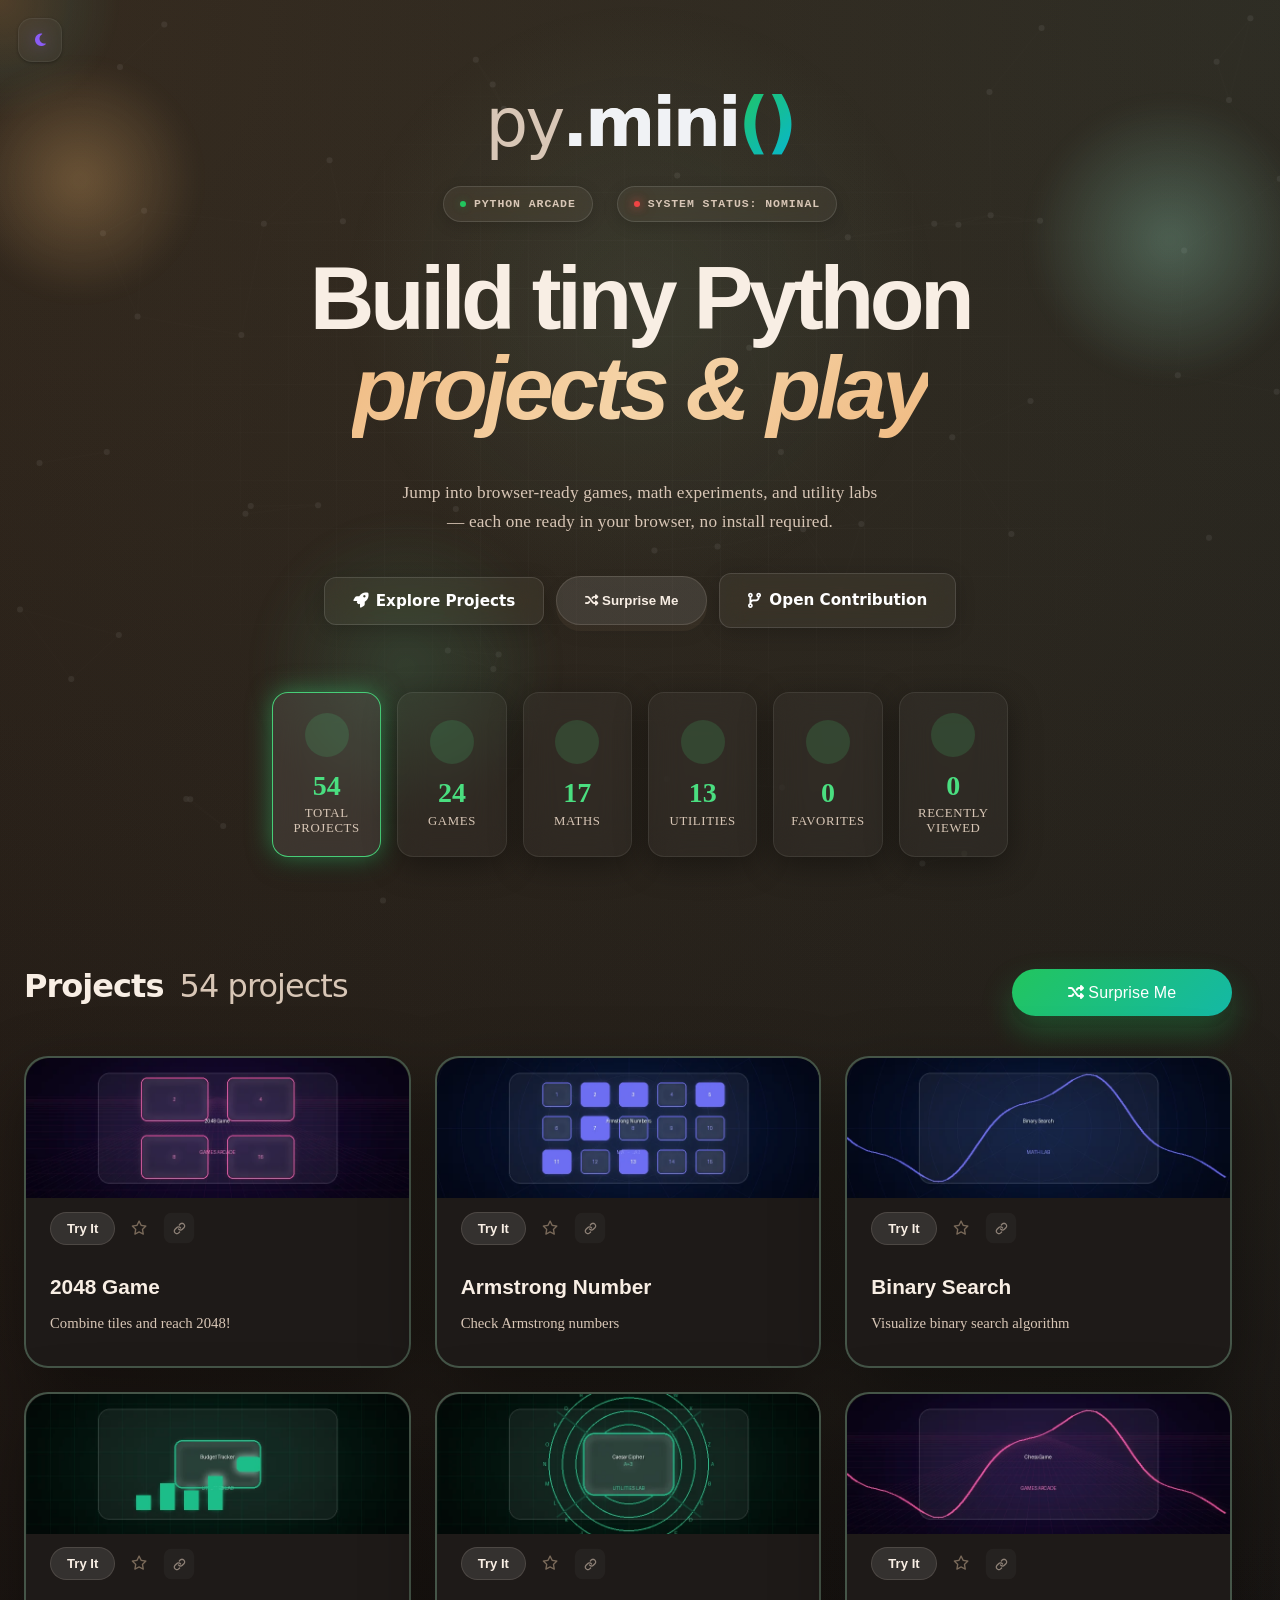
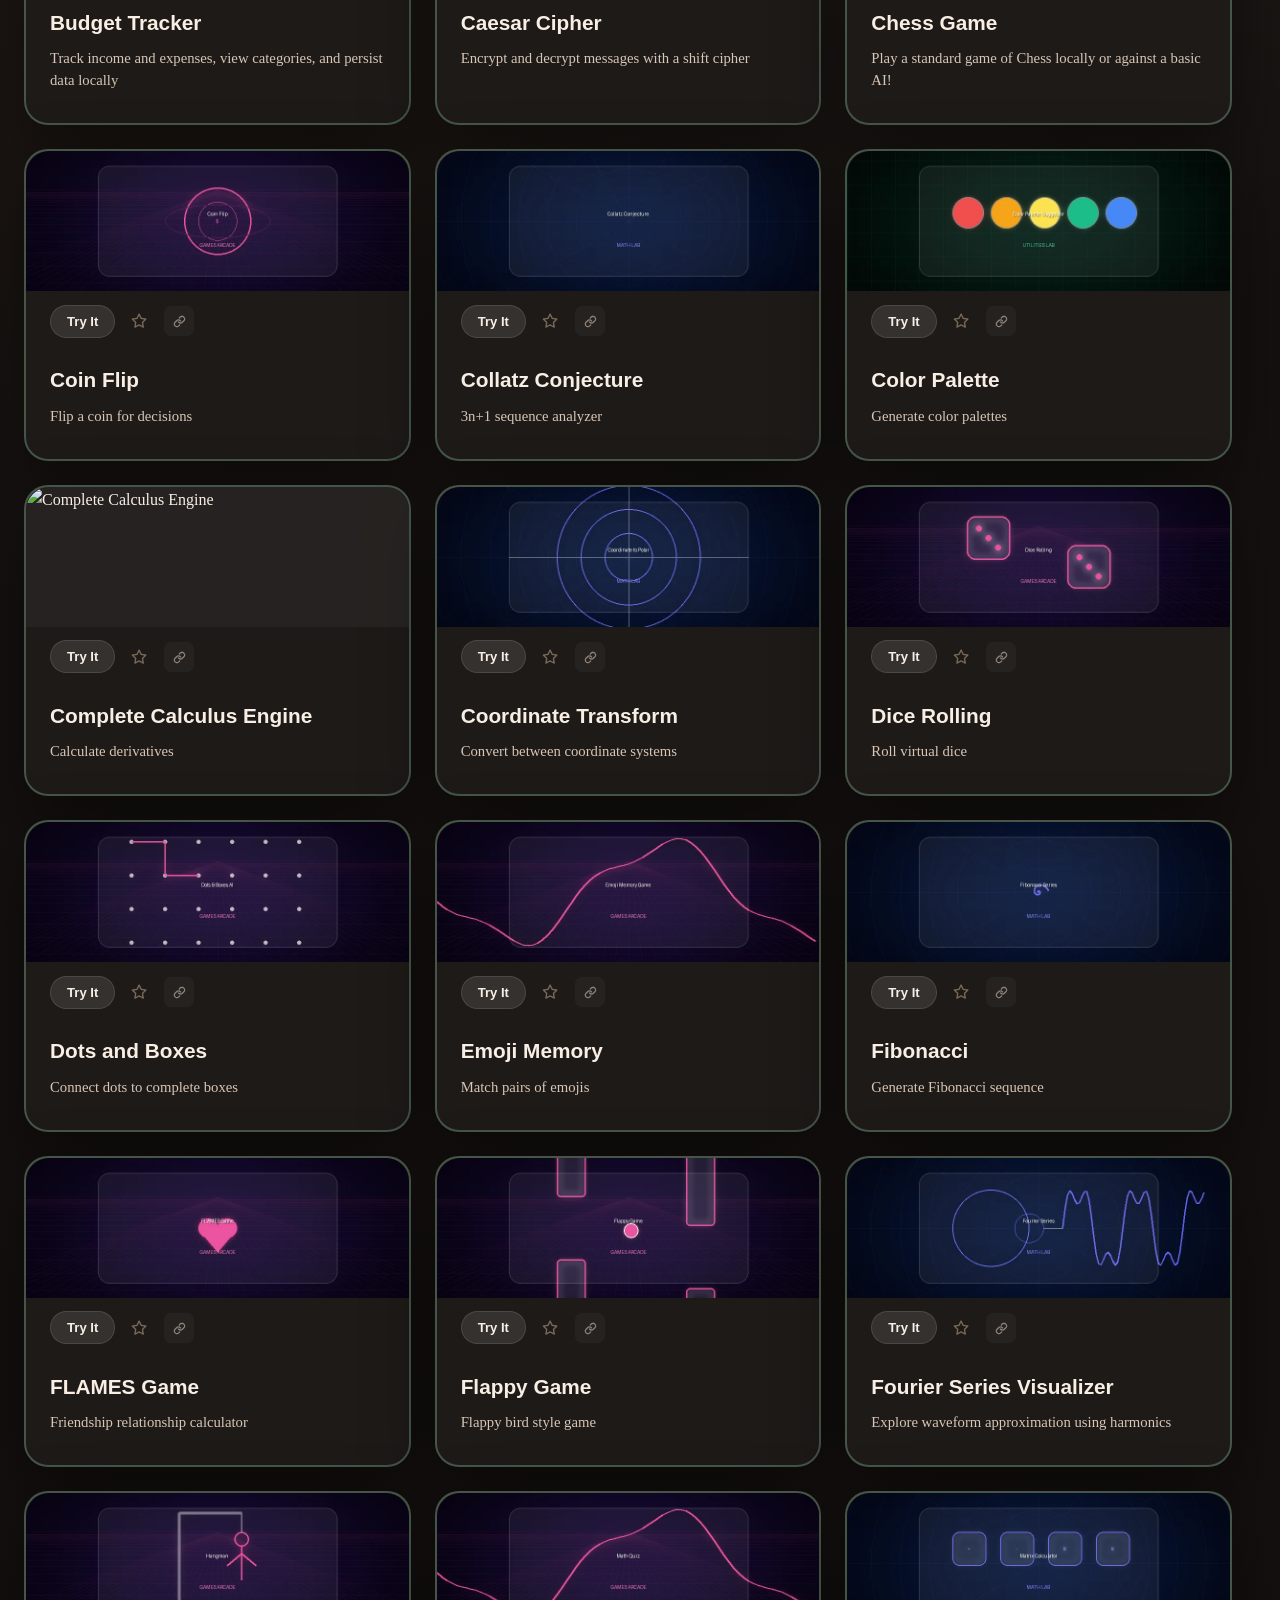
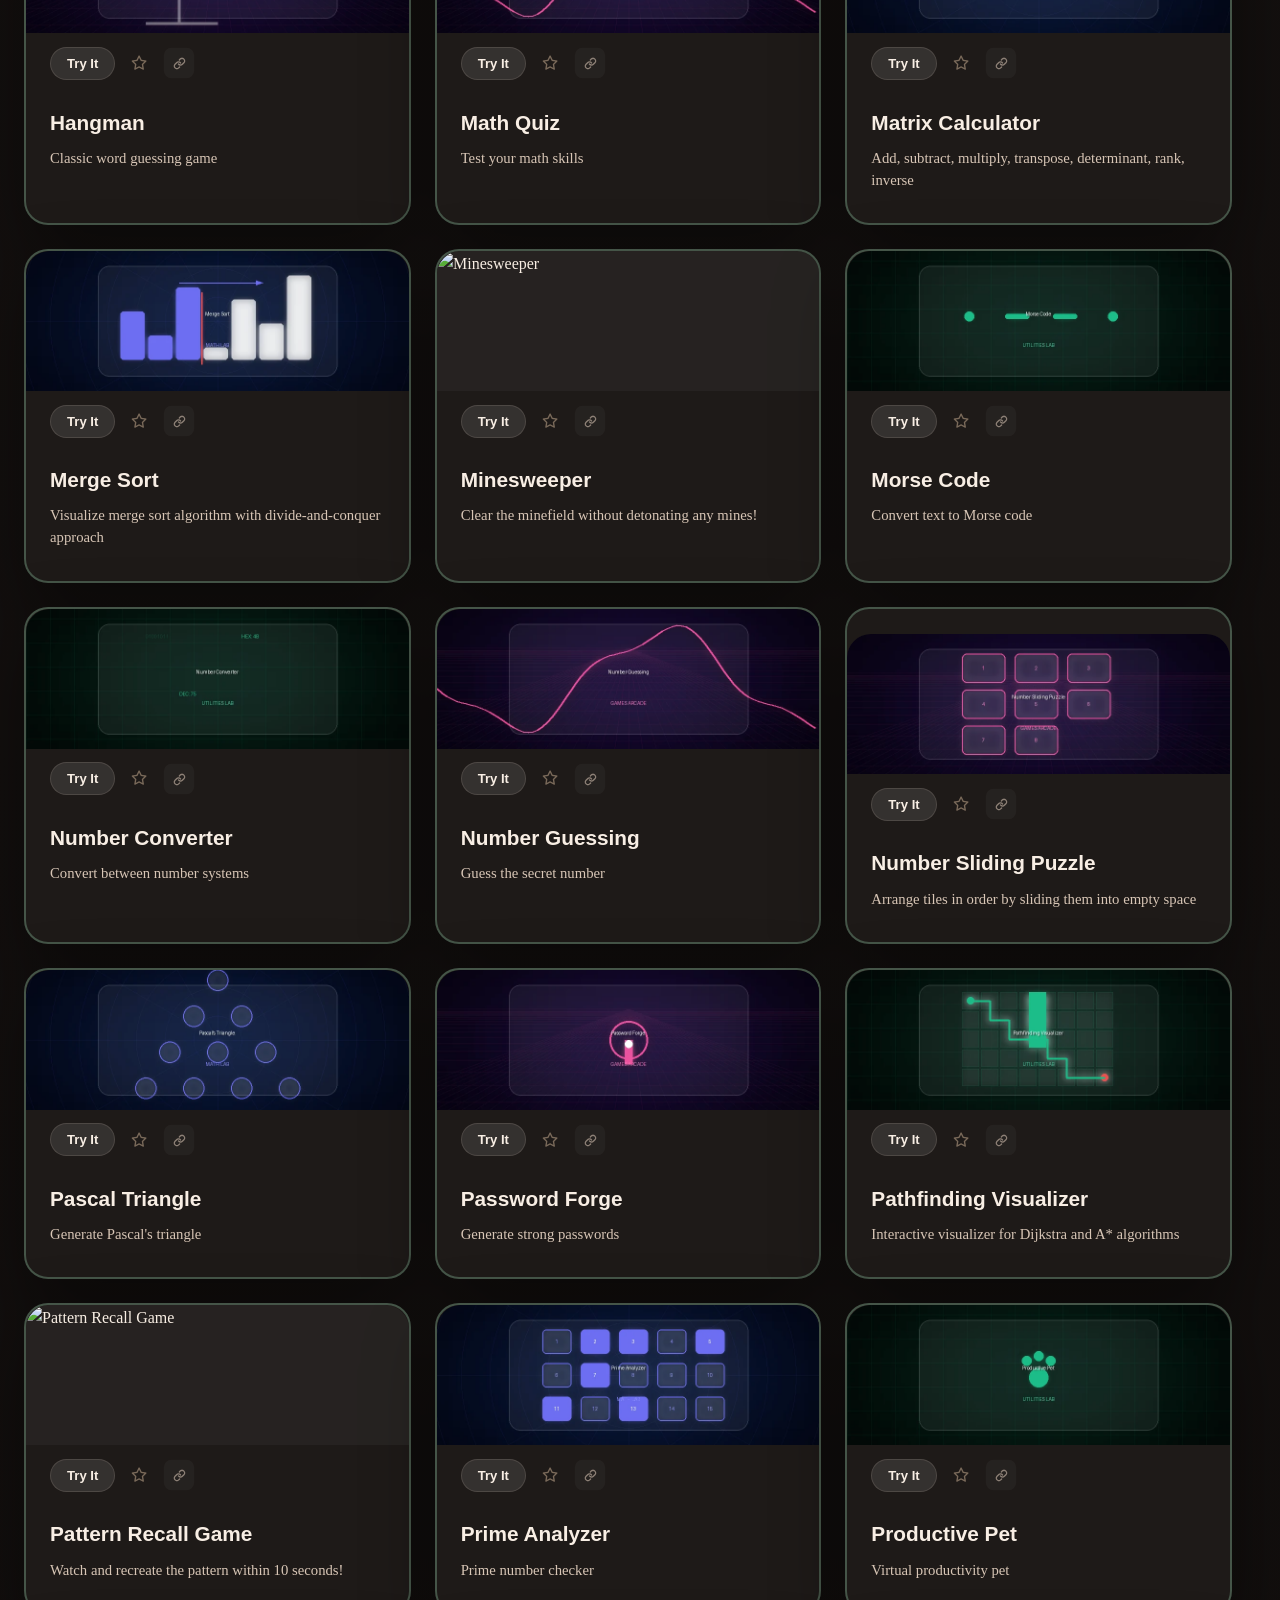
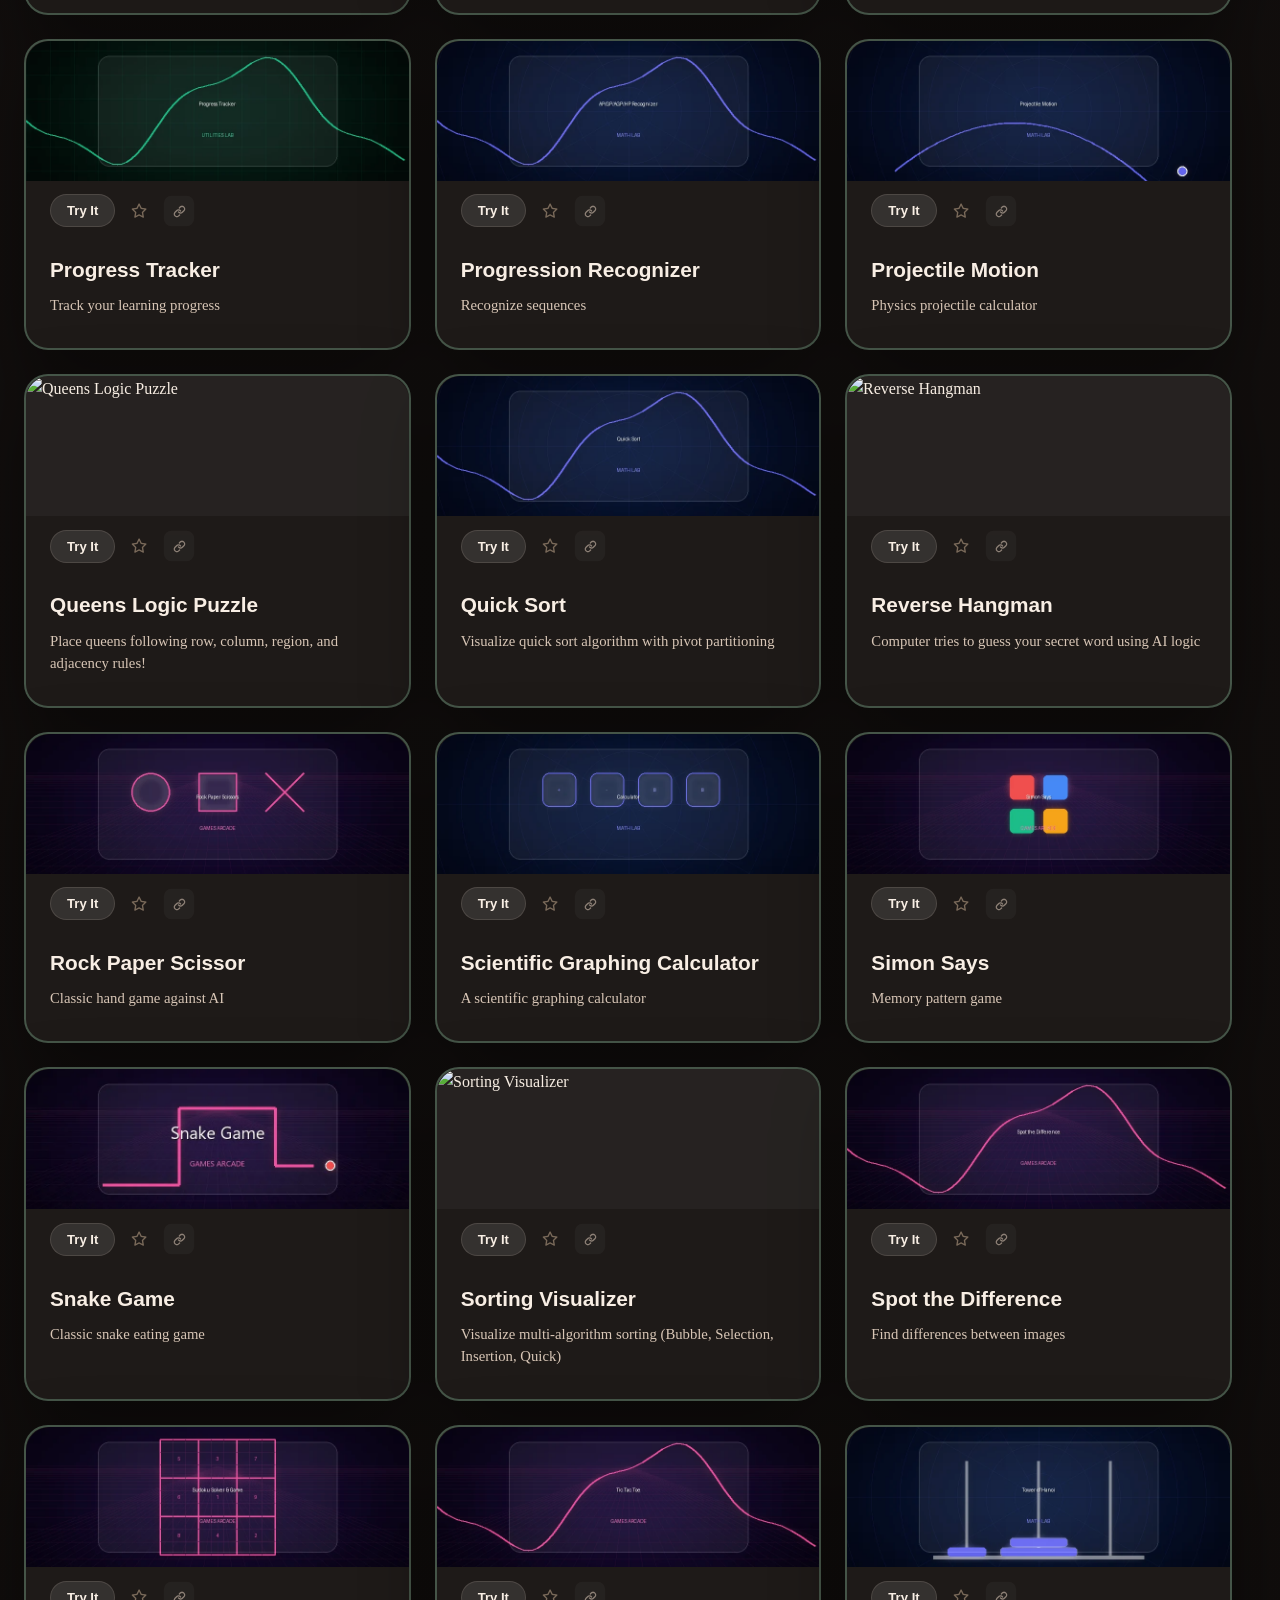
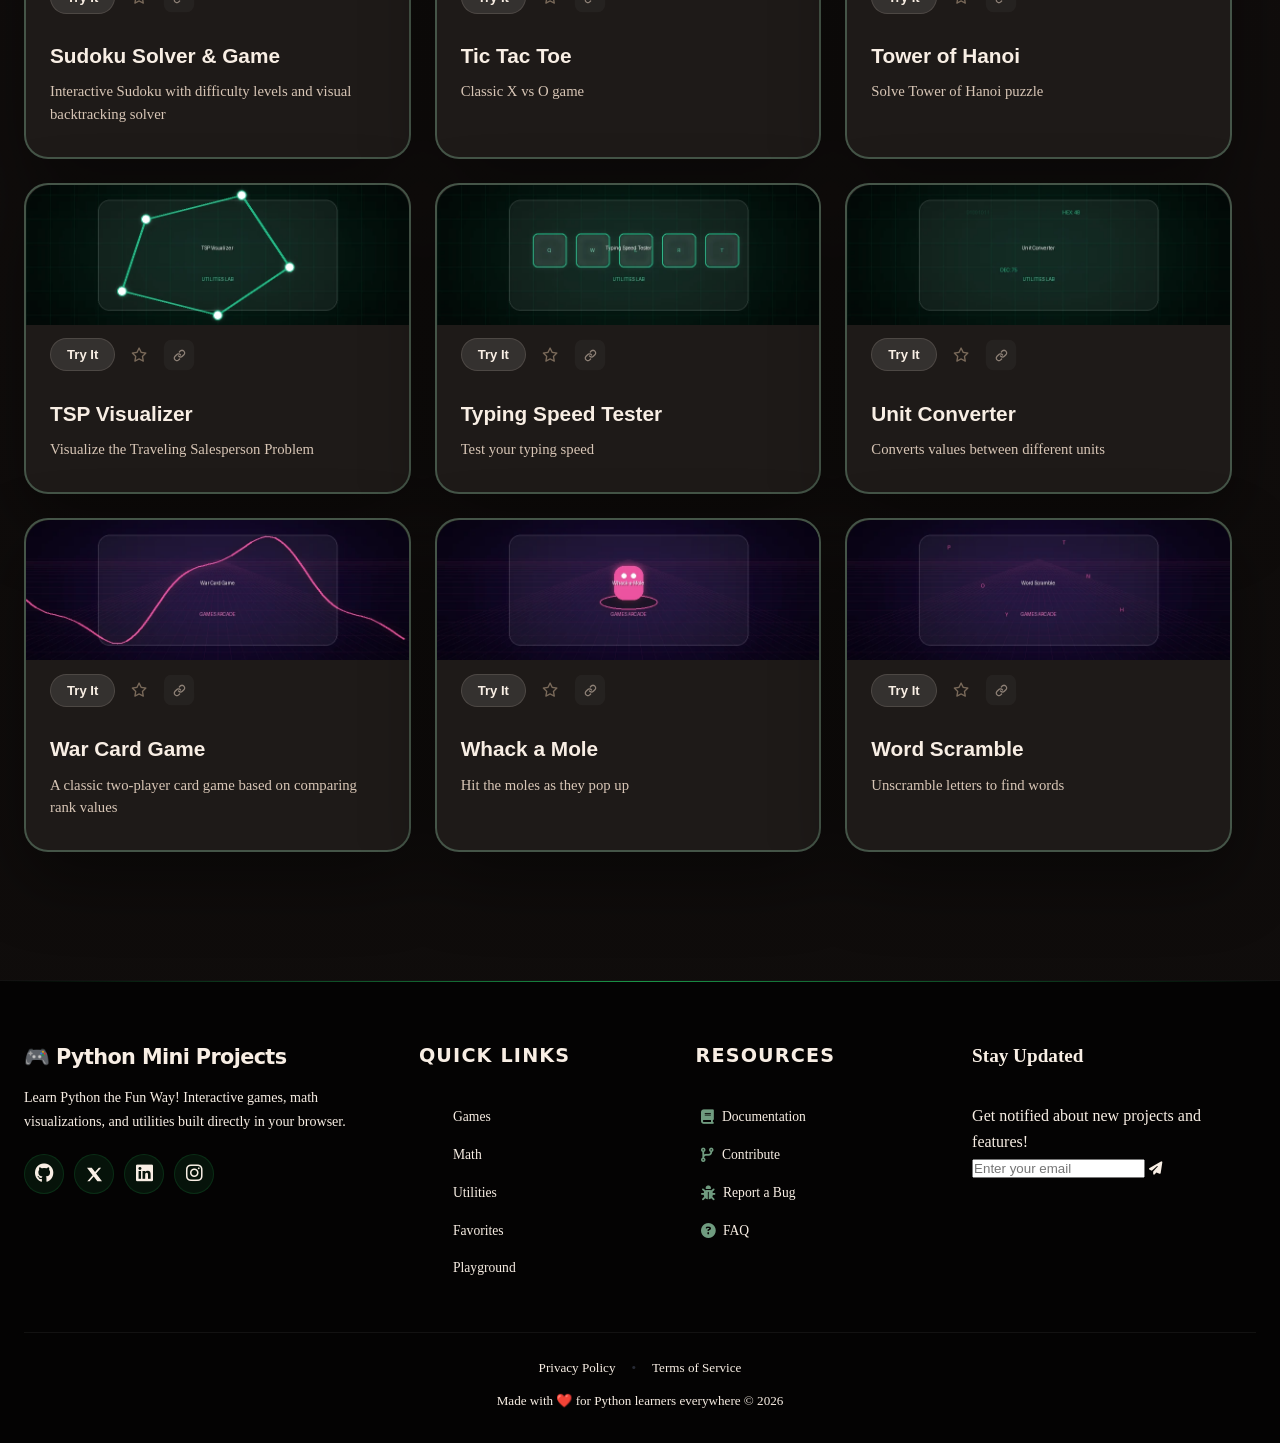
==== commit 68dc21b7: "Merge pull request #1722 from Sargam-Ghagre/fix/footer-links-navigation Fix footer links navigation" ====
--- a/web-app/index.html
+++ b/web-app/index.html
@@ -475,7 +475,7 @@
         <div class="footer-links">
           <h3>Resources</h3>
           <ul>
-            <li><a href="https://github.com/steam-bell-92/python-mini-project/blob/main/README.md"><i
+            <li><a href="https://github.com/steam-bell-92/python-mini-project#readme"><i
                   class="fas fa-book" aria-hidden="true"></i> Documentation</a></li>
             <li><a
                 href="https://github.com/steam-bell-92/python-mini-project/blob/a54ac8251fd79a6b7f4e43b54720c7f45225ac7e/CONTRIBUTING.md"><i
@@ -483,7 +483,7 @@
                 Contribute</a></li>
             <li><a href="https://github.com/steam-bell-92/python-mini-project/issues/new"><i class="fas fa-bug"
                   aria-hidden="true"></i> Report a Bug</a></li>
-            <li><a href="https://github.com/steam-bell-92/python-mini-project/blob/main/README.md"><i
+            <li><a href="https://github.com/steam-bell-92/python-mini-project#readme"><i
                   class="fas fa-question-circle" aria-hidden="true"></i> FAQ</a></li>
           </ul>
         </div>
@@ -500,9 +500,9 @@
       </div>
       <div class="footer-bottom">
         <div class="footer-bottom-links">
-          <a href="#">Privacy Policy</a>
+          <a href="privacy-policy.html">Privacy Policy</a>
           <span class="separator">•</span>
-          <a href="#">Terms of Service</a>
+          <a href="terms-condition.html">Terms of Service</a>
         </div>
         <p>Made with ❤️ for Python learners everywhere &copy; 2026</p>
       </div>
@@ -1055,9 +1055,37 @@
 animateCounter("statsGames",games);
 animateCounter("statsMath",math);
 animateCounter("statsUtilities",utils);
-const viewed= JSON.parse(localStorage.getItem("recentProjects")||"[]");
-animateCounter("heroViewedCount",viewed.length);
-
+// === FIX: Recently Viewed Counter ===
+const viewed = JSON.parse(localStorage.getItem("recentlyViewed")||"[]");
+const heroCounter = document.getElementById("heroViewedCount");
+if (heroCounter) {
+  heroCounter.textContent = viewed.length;
+}
+
+// Function to update counter when projects are viewed
+function updateRecentlyViewedCounter() {
+  const viewed = JSON.parse(localStorage.getItem("recentlyViewed") || "[]");
+  const heroCounter = document.getElementById("heroViewedCount");
+  if (heroCounter) {
+    heroCounter.textContent = viewed.length;
+  }
+  // Also update the grid if the function exists
+  if (window.renderRecentlyViewedGrid) {
+    window.renderRecentlyViewedGrid();
+  }
+  return viewed.length;
+}
+window.updateRecentlyViewedCounter = updateRecentlyViewedCounter;
+
+// Watch for changes to localStorage
+const originalSetItem = localStorage.setItem;
+localStorage.setItem = function(key, value) {
+  originalSetItem.apply(this, arguments);
+  if (key === "recentlyViewed") {
+    setTimeout(updateRecentlyViewedCounter, 50);
+  }
+};
+// === END FIX ===
       console.log(
         `✅ Loaded ${total} projects: ${games} games, ${math} math, ${utils} utilities`
       );
@@ -1066,14 +1094,20 @@
       setTimeout(() => {
         // Play buttons
         document.querySelectorAll(".btn-play").forEach((btn) => {
-          btn.addEventListener("click", (e) => {
-            e.stopPropagation();
-            const projectName = btn.getAttribute("data-project");
-            if (projectName && window.openProjectSafe) {
-              window.openProjectSafe(projectName, btn);
-            }
-          });
-        });
+  btn.addEventListener("click", (e) => {
+    e.stopPropagation();
+    const projectName = btn.getAttribute("data-project");
+    if (projectName && window.openProjectSafe) {
+      window.openProjectSafe(projectName, btn);
+      // Update counter after opening project
+      setTimeout(() => {
+        if (window.updateRecentlyViewedCounter) {
+          window.updateRecentlyViewedCounter();
+        }
+      }, 200);
+    }
+  });
+});
 
         // Favorite buttons
         document.querySelectorAll(".btn-favorite").forEach((btn) => {
@@ -1203,7 +1237,34 @@
       };
       console.log('✅ toPascalCase function added');
     }
-
+    // Complete recently viewed update
+function refreshRecentlyViewed() {
+  const viewed = JSON.parse(localStorage.getItem("recentlyViewed") || "[]");
+  const grid = document.getElementById("recentlyViewedGrid");
+  
+  // Update counter
+  const heroCounter = document.getElementById("heroViewedCount");
+  if (heroCounter) {
+    heroCounter.textContent = viewed.length;
+  }
+  
+  // Update grid (if you want to refresh it too)
+  if (grid && window.renderRecentlyViewedGrid) {
+    window.renderRecentlyViewedGrid();
+  }
+}
+// Function to update recently viewed counter
+function updateRecentlyViewedCounter() {
+  const viewed = JSON.parse(localStorage.getItem("recentlyViewed") || "[]");
+  const heroCounter = document.getElementById("heroViewedCount");
+  if (heroCounter) {
+    heroCounter.textContent = viewed.length;
+  }
+  return viewed.length;
+}
+
+// Make it globally accessible
+window.updateRecentlyViewedCounter = updateRecentlyViewedCounter;
     // FIX 2: Fix modal focus error
     setTimeout(function () {
       const modal = document.getElementById('projectModal');
